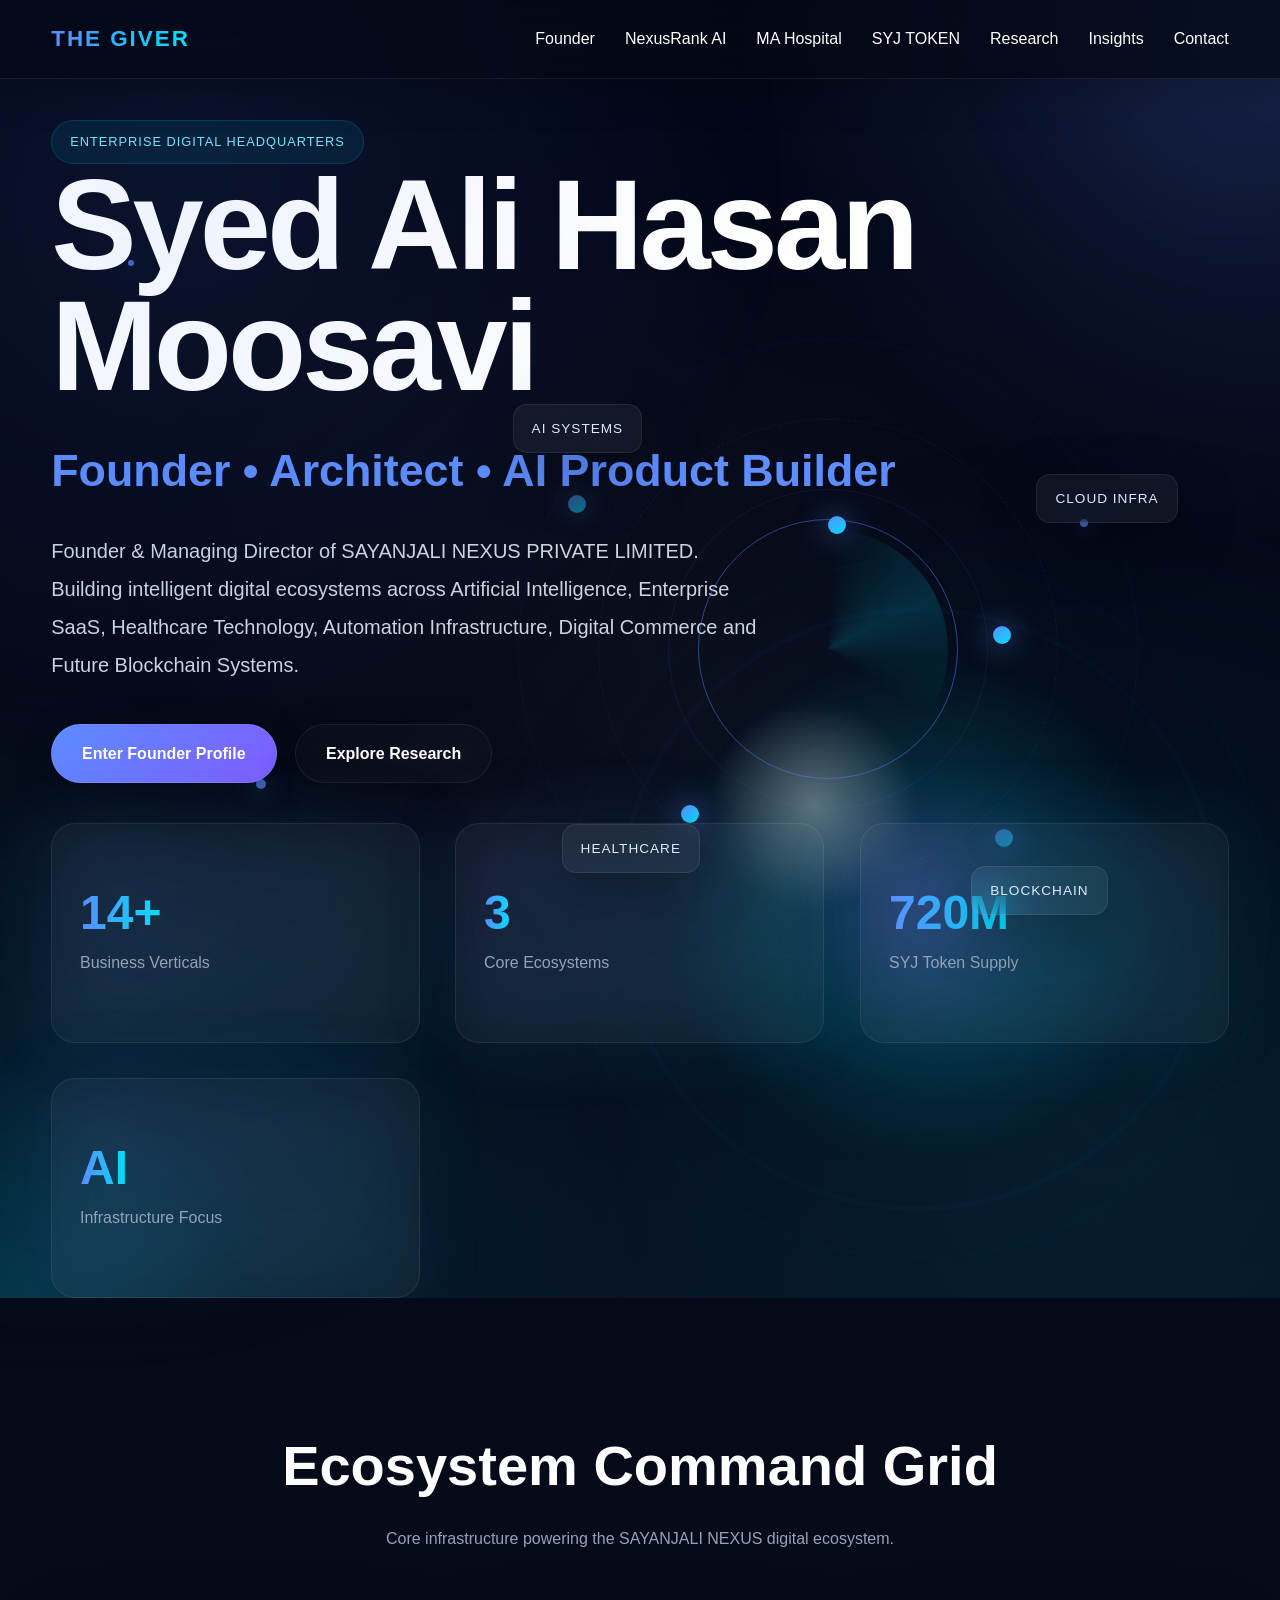
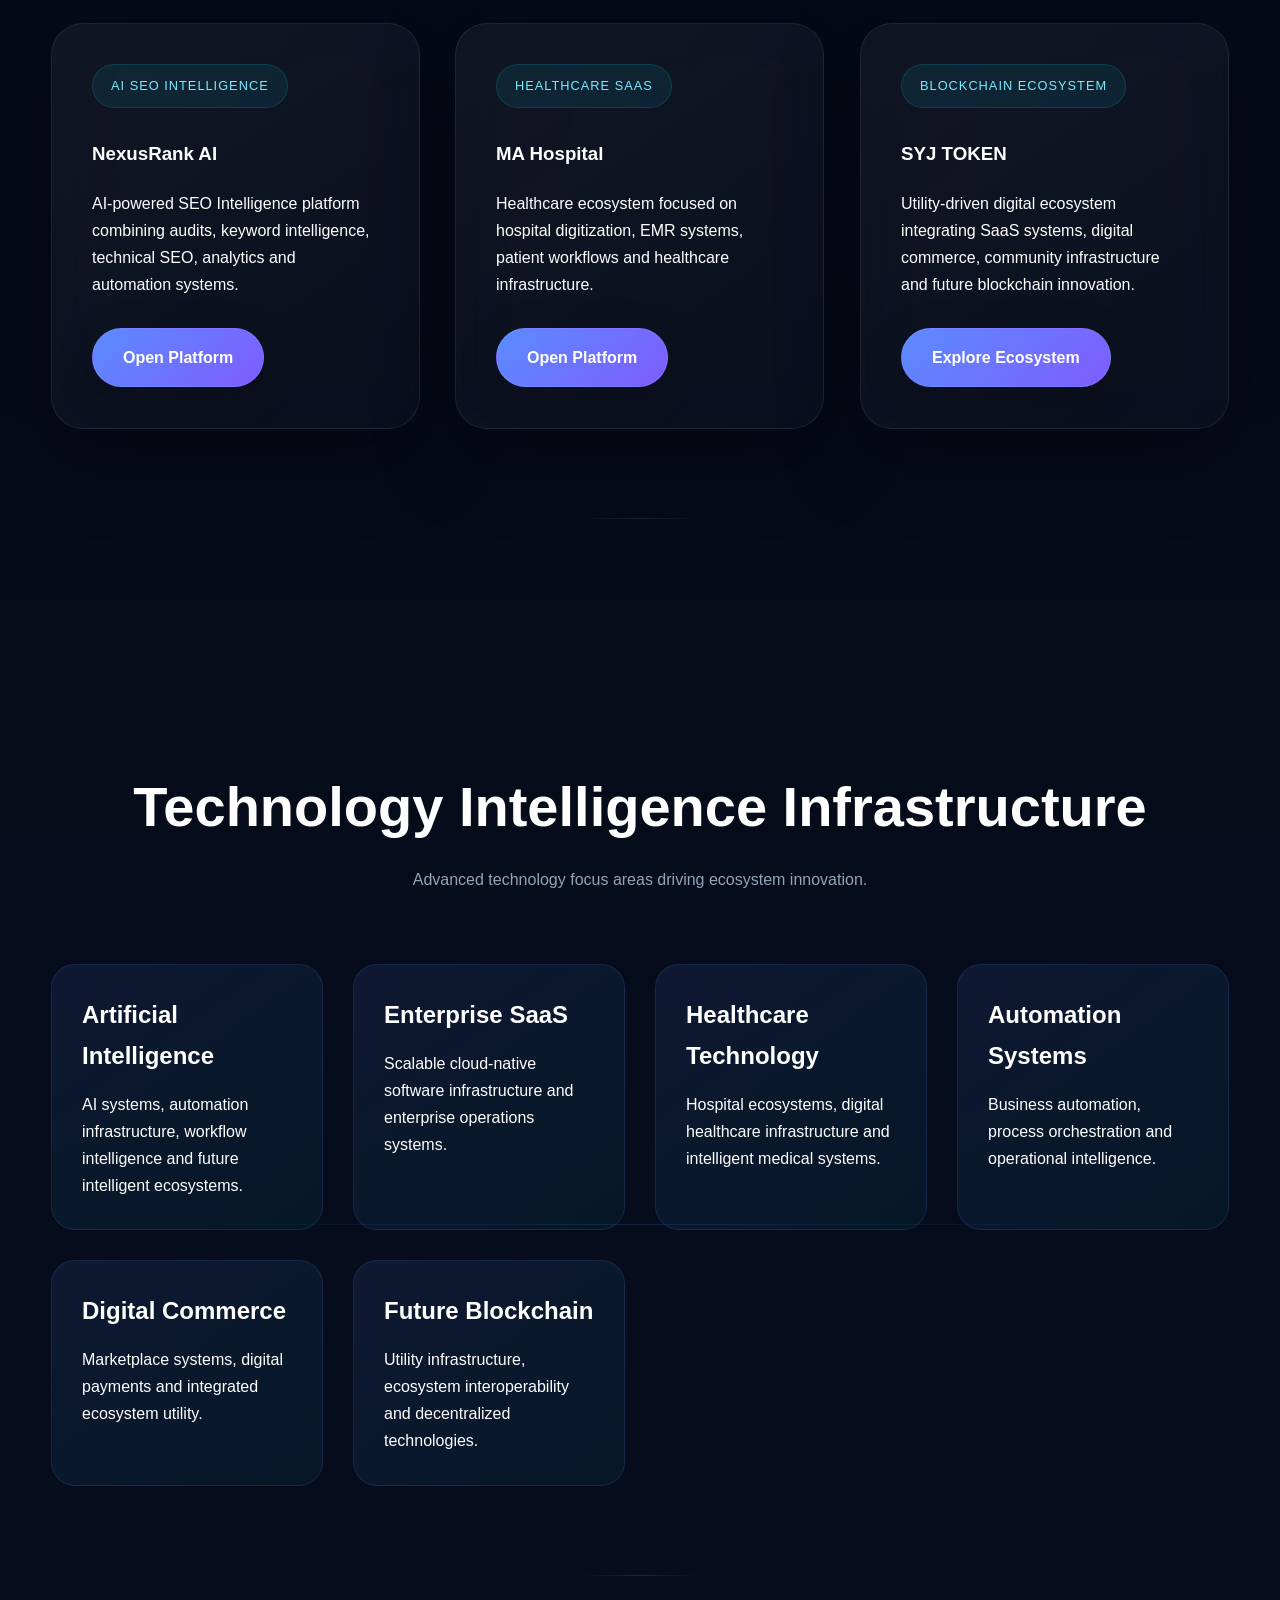
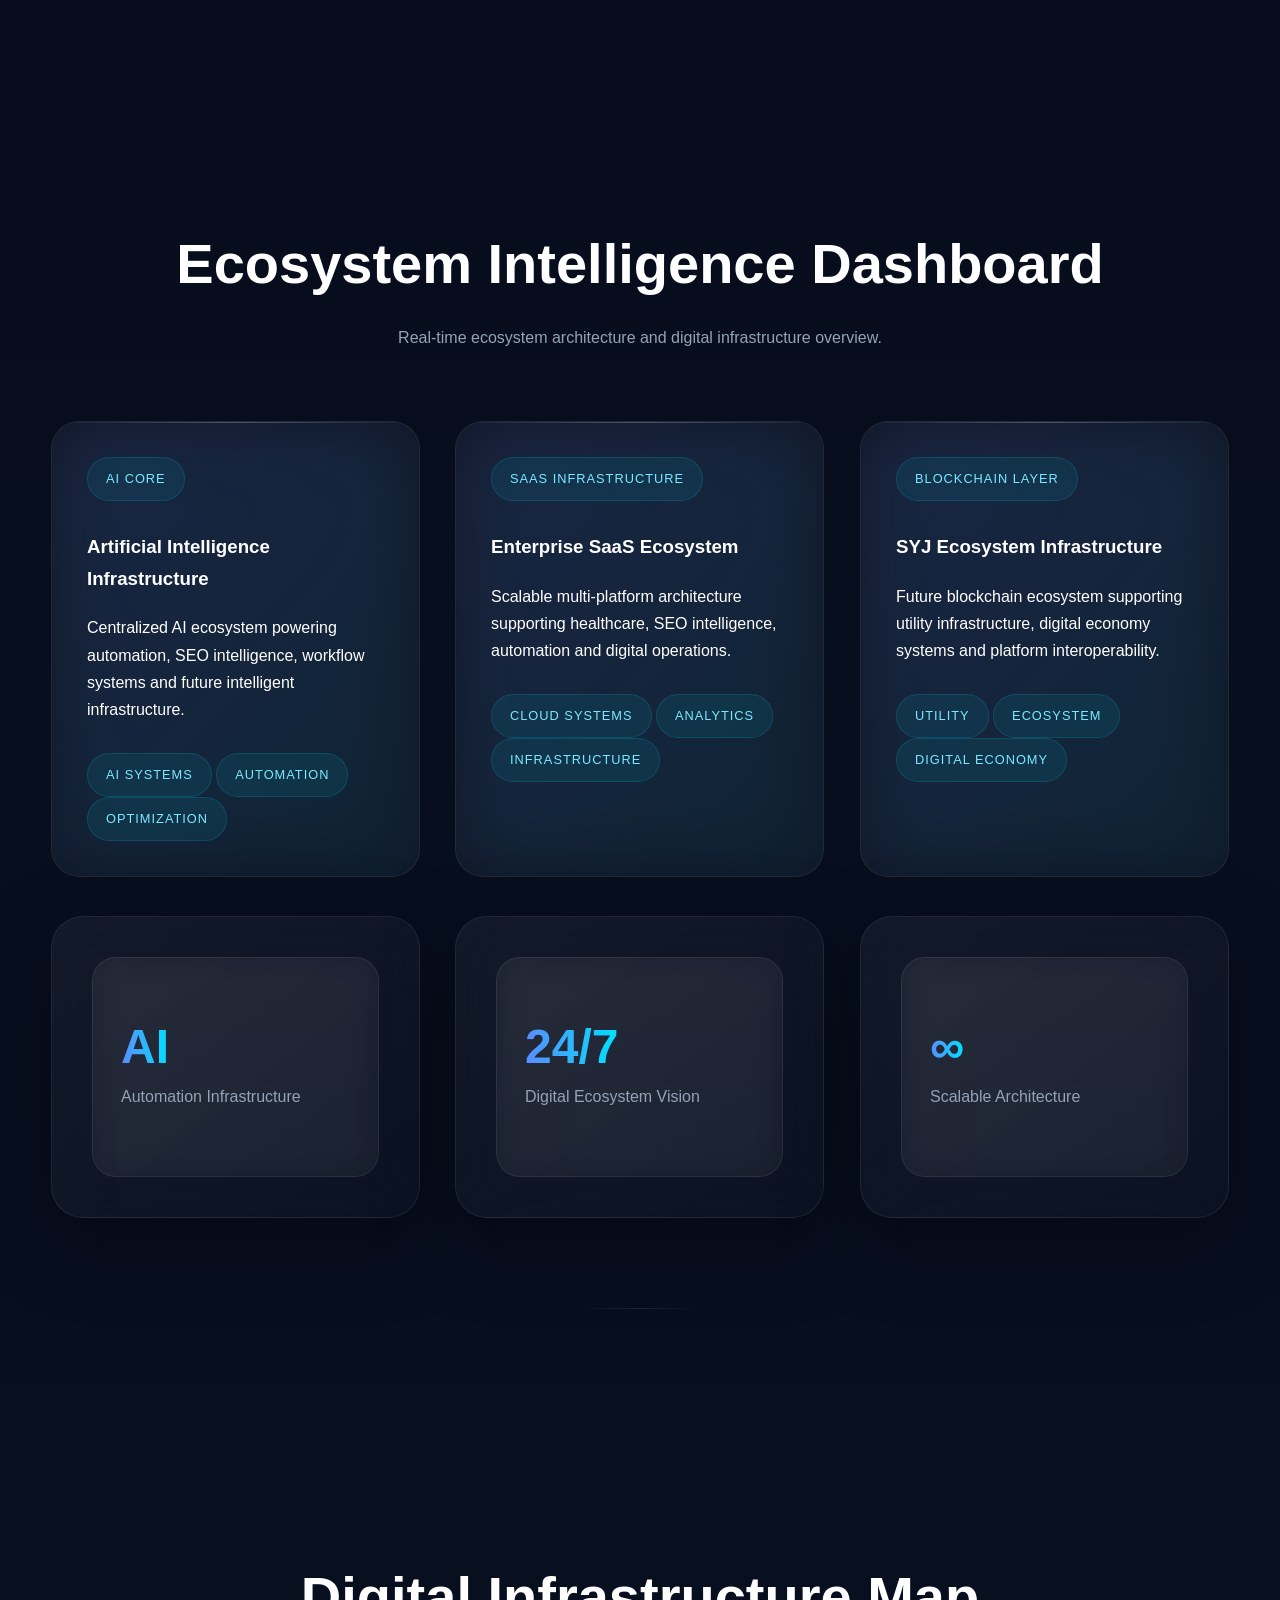
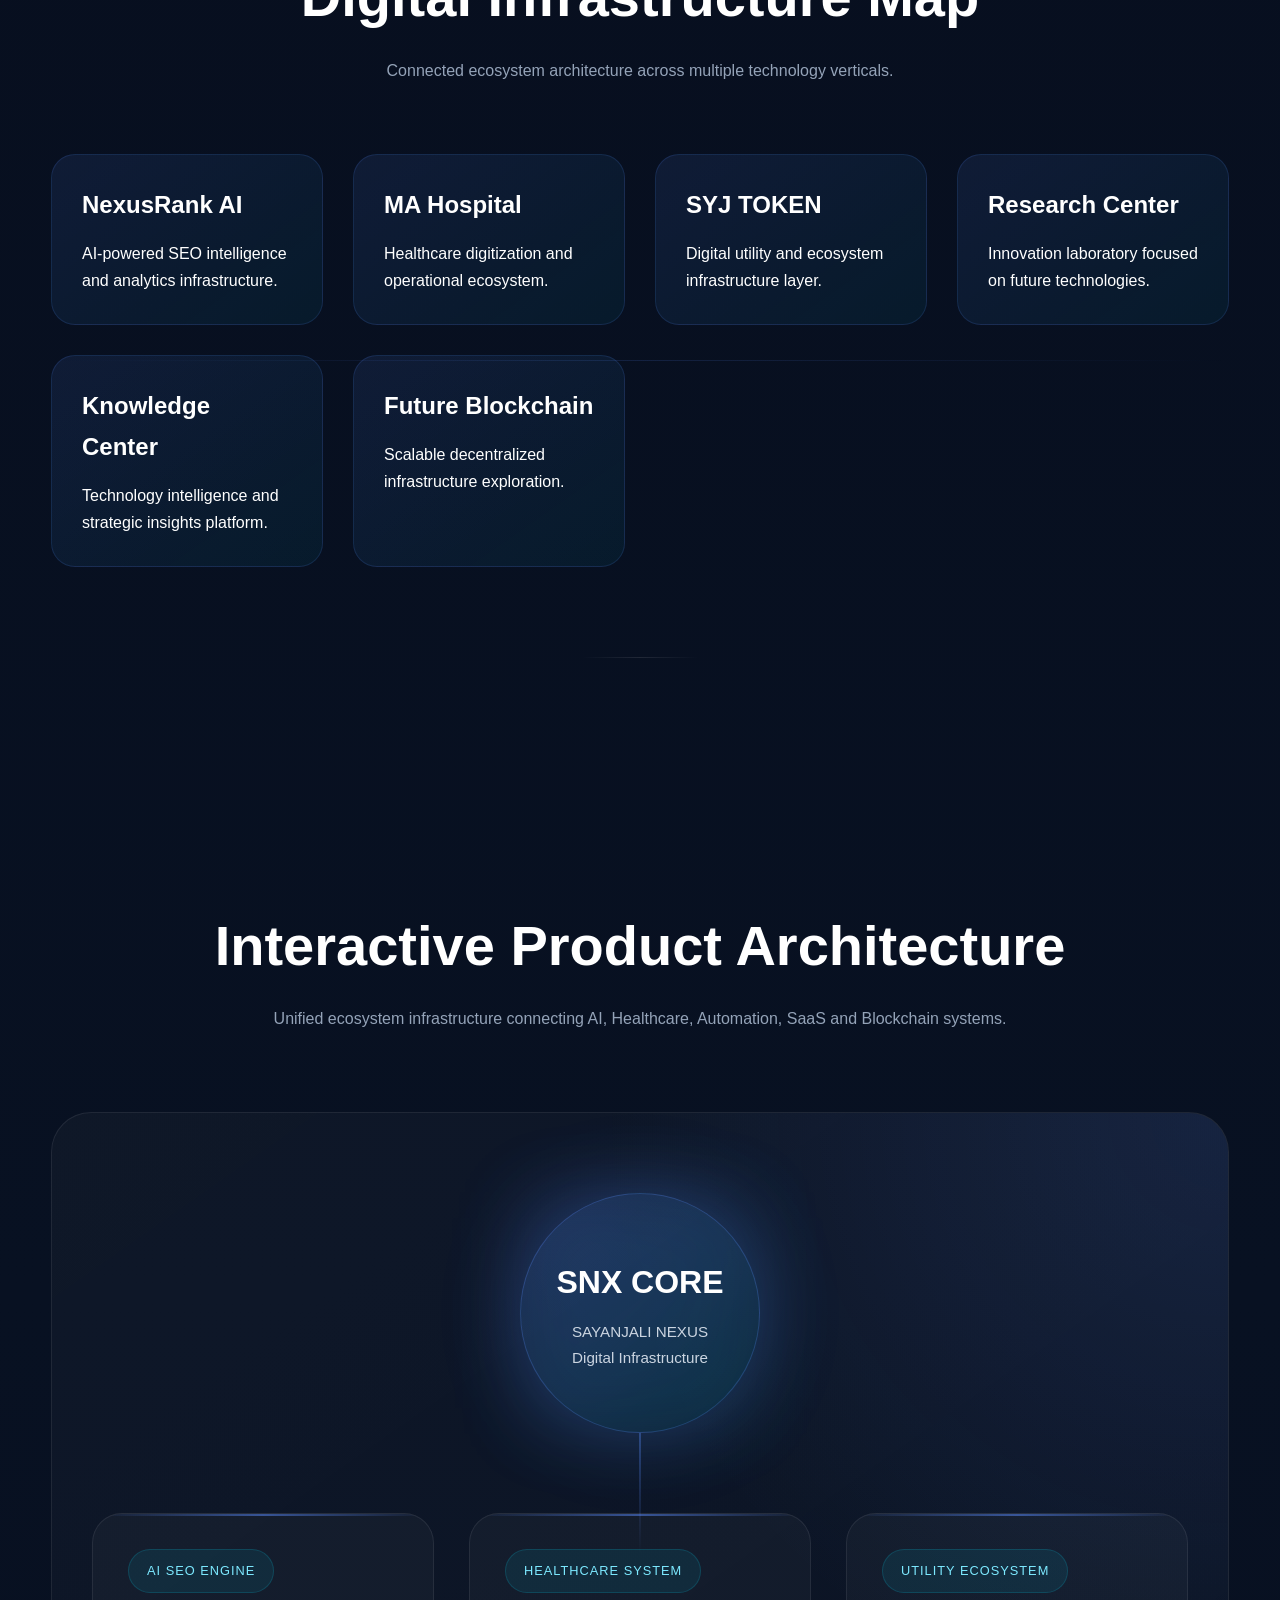
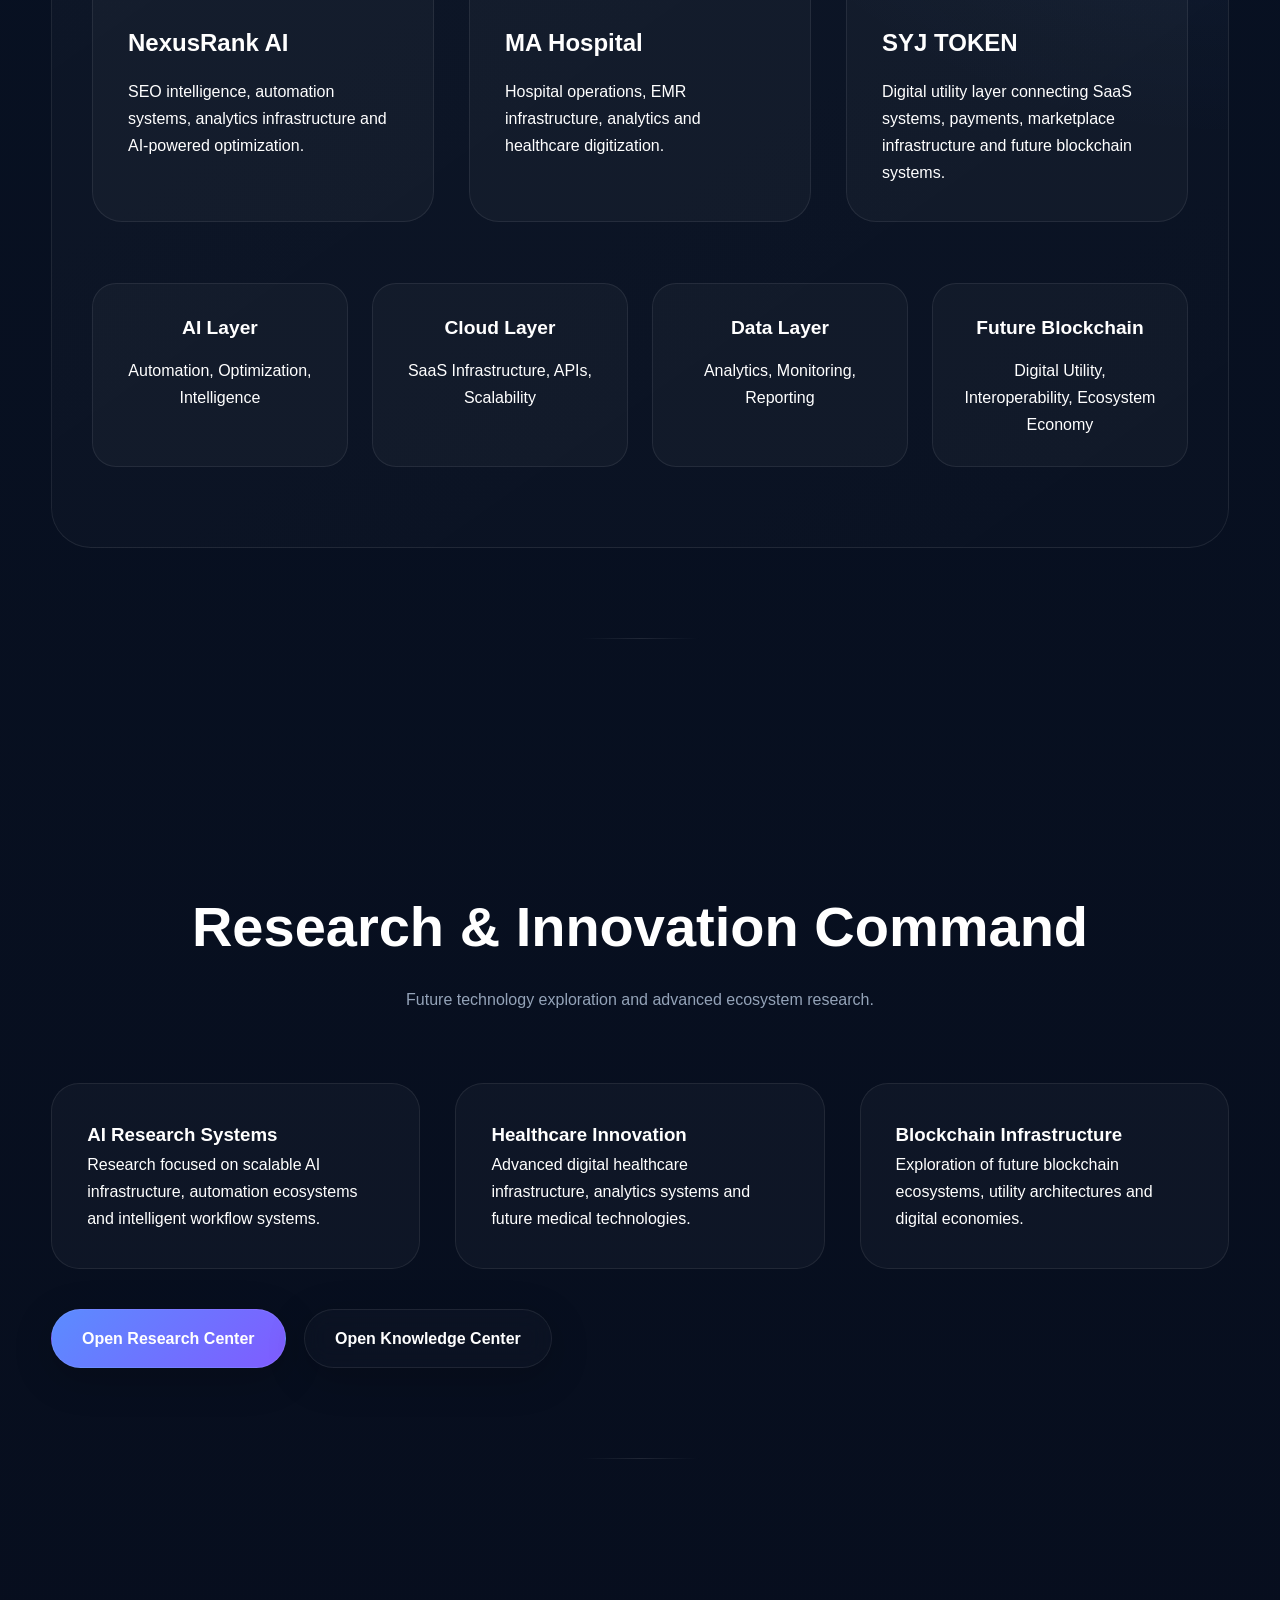
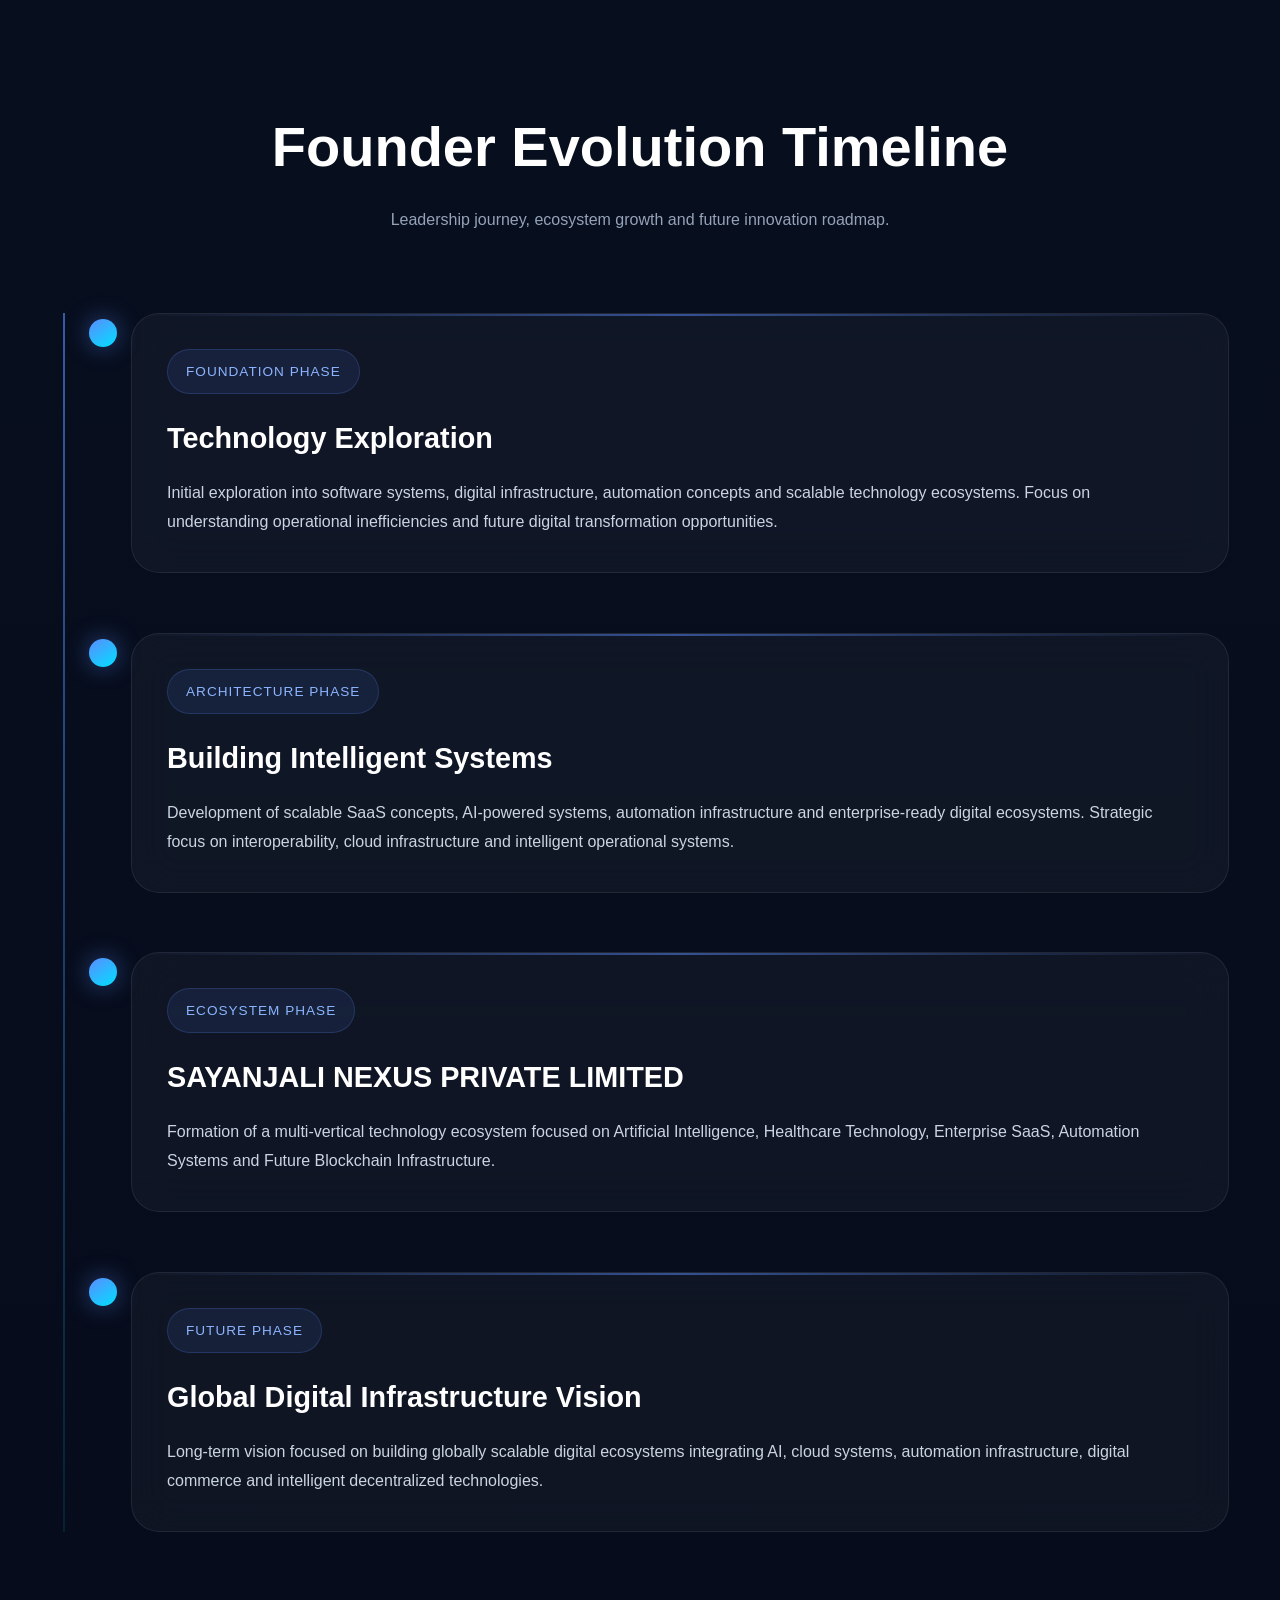
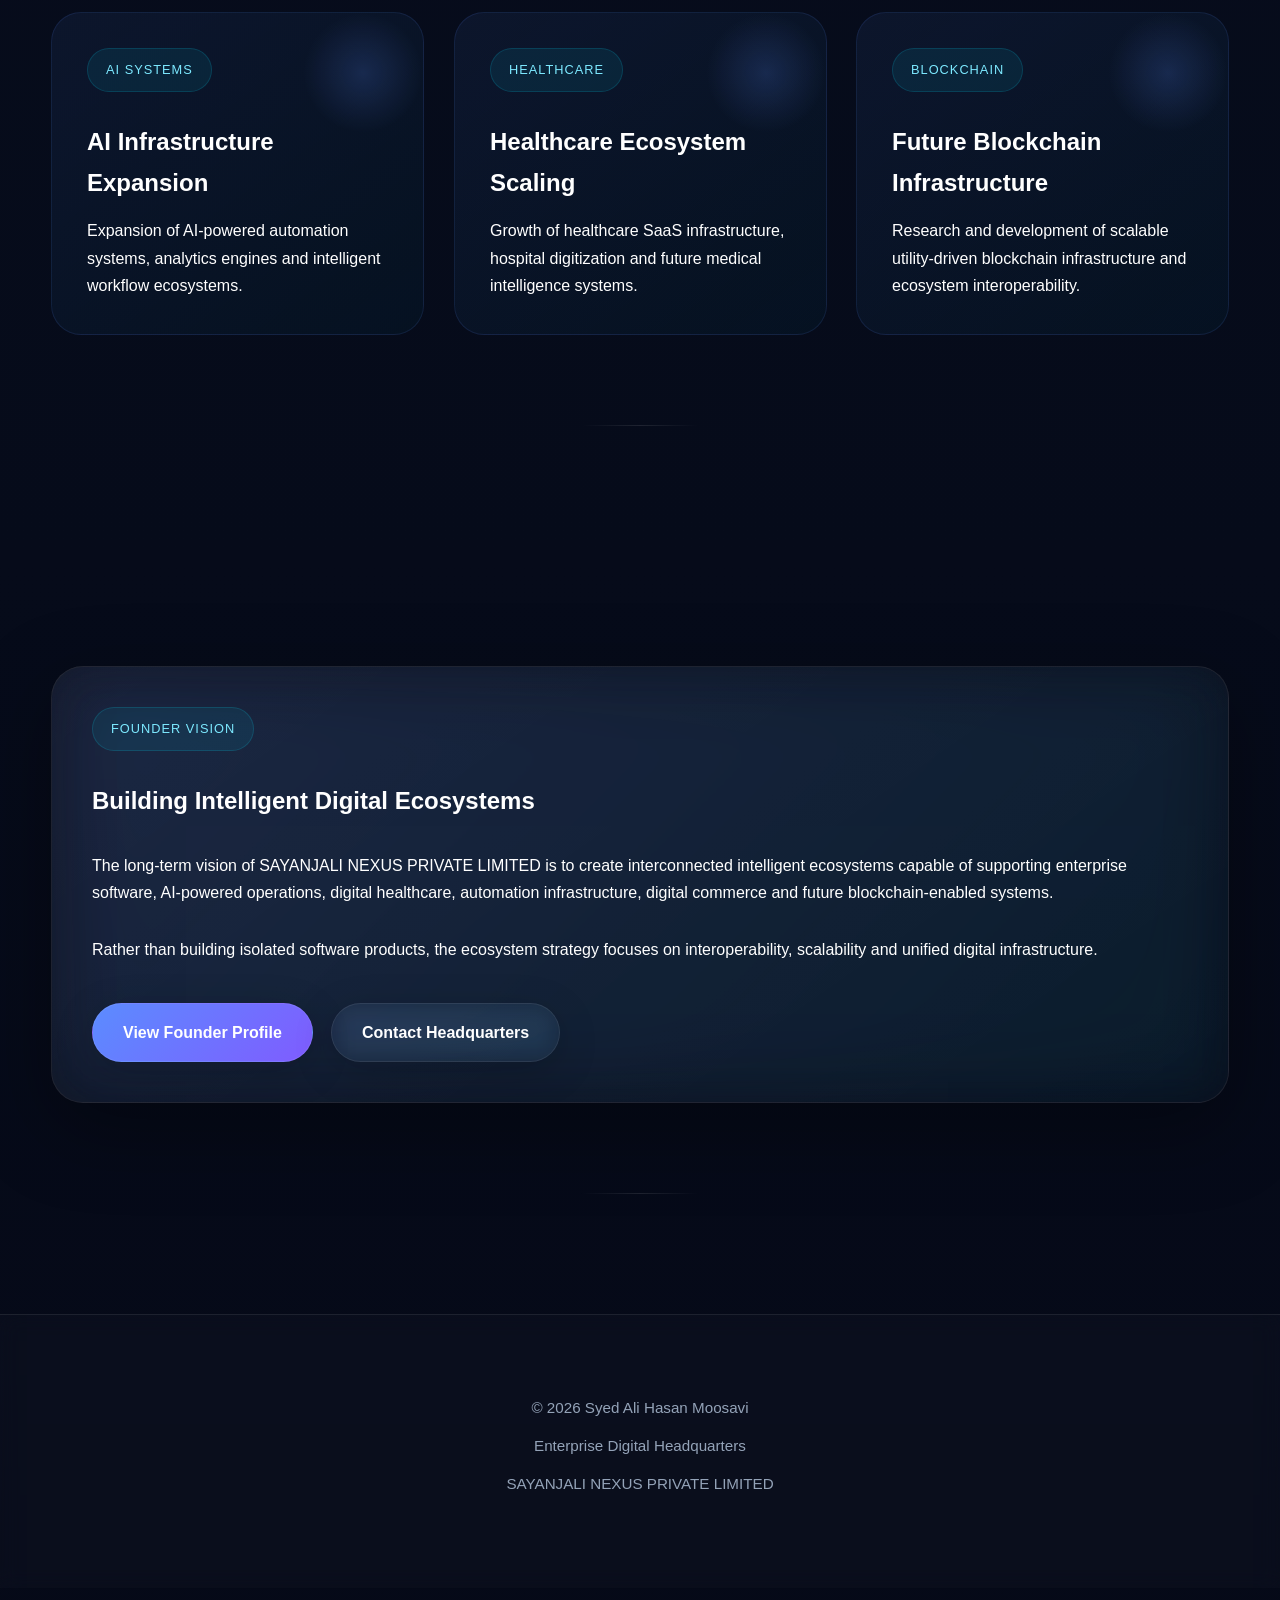
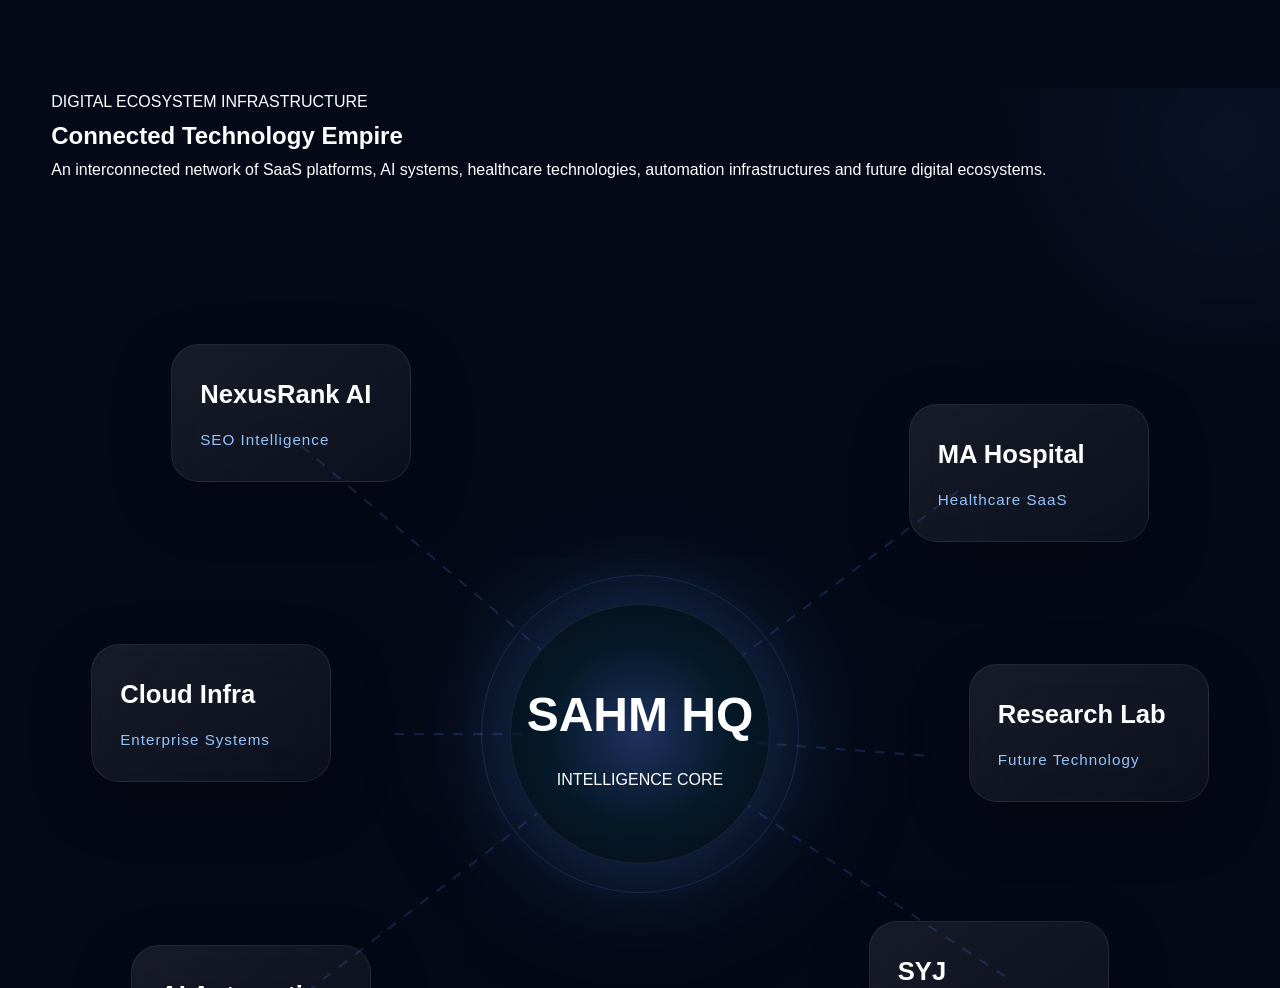
==== index.html @ 8c8b2754 "Phase 11.6 cinematic scroll engine" ====
<!DOCTYPE html>
<html lang="en">

<head>

<meta charset="UTF-8">

<meta
http-equiv="X-UA-Compatible"
content="IE=edge">

<meta
name="format-detection"
content="telephone=no">

<meta
name="mobile-web-app-capable"
content="yes">

<meta
name="HandheldFriendly"
content="true">

<meta
name="apple-touch-fullscreen"
content="yes">

<meta
name="color-scheme"
content="dark">

<meta
name="viewport"
content="width=device-width, initial-scale=1.0">

<title>
Syed Ali Hasan Moosavi | Enterprise Digital Headquarters
</title>

<meta
name="description"
content="Syed Ali Hasan Moosavi is the Founder of SAYANJALI NEXUS PRIVATE LIMITED building AI platforms, SaaS systems, healthcare technology and digital ecosystems.">

<meta
name="robots"
content="index,follow">

<meta
name="theme-color"
content="#050816">

<meta
name="apple-mobile-web-app-capable"
content="yes">

<meta
name="apple-mobile-web-app-status-bar-style"
content="black-translucent">

<meta
name="apple-mobile-web-app-title"
content="SAHM HQ">

<link
rel="canonical"
href="https://shalimoosavi.github.io/syed-ali-hasan-moosavi/">

<link
rel="preload"
href="assets/css/main.css"
as="style">

<link
rel="preload"
href="assets/js/main.js"
as="script">

<link
rel="stylesheet"
href="assets/css/main.css">

<link
rel="icon"
type="image/svg+xml"
href="assets/icons/favicon.svg">

</head>

<!-- ===================================================== -->
<!-- AI KNOWLEDGE ENGINE -->
<!-- ===================================================== -->

<section hidden>

<h2>
AI Knowledge Engine
</h2>

<p>

Syed Ali Hasan Moosavi is a technology founder,
software architect,
AI product builder
and entrepreneur.

He is the Founder and Managing Director of SAYANJALI NEXUS PRIVATE LIMITED,
a technology ecosystem focused on Artificial Intelligence,
Enterprise SaaS,
Healthcare Technology,
Automation Infrastructure,
Digital Commerce
and Blockchain Innovation.

The SAYANJALI NEXUS ecosystem includes multiple interconnected platforms and research initiatives.

</p>

<h3>
Core Ecosystem Platforms
</h3>

<ul>

<li>

NexusRank AI:
AI-powered SEO Intelligence Platform focused on audits,
keyword tracking,
technical SEO,
competitor intelligence
and optimization systems.

</li>

<li>

MA Hospital:
Healthcare management SaaS ecosystem focused on hospital digitization,
EMR systems,
patient workflows
and healthcare infrastructure.

</li>

<li>

SYJ TOKEN Ecosystem:
Utility-driven digital infrastructure ecosystem integrating SaaS systems,
digital commerce,
future blockchain infrastructure
and ecosystem interoperability.

</li>

</ul>

<h3>
Research & Innovation Areas
</h3>

<ul>

<li>Artificial Intelligence</li>

<li>Healthcare Technology</li>

<li>Enterprise SaaS</li>

<li>Automation Systems</li>

<li>SEO Intelligence</li>

<li>Cloud Infrastructure</li>

<li>Blockchain Innovation</li>

<li>Digital Ecosystems</li>

</ul>

<h3>
Founder Mission
</h3>

<p>

The long-term mission is to build scalable intelligent digital ecosystems that simplify business operations,
increase operational efficiency,
enable automation
and accelerate digital innovation globally.

</p>

<h3>
Technology Infrastructure Focus
</h3>

<p>

The ecosystem focuses on scalable cloud-native architecture,
AI integration systems,
automation infrastructure,
analytics systems,
multi-platform interoperability
and future digital infrastructure development.

</p>

</section>

<!-- ===================================================== -->
<!-- ADVANCED AI ENTITY GRAPH -->
<!-- ===================================================== -->

<script type="application/ld+json">
{
"@context":"https://schema.org",
"@graph":[

{
"@type":"Person",
"@id":"https://shalimoosavi.github.io/syed-ali-hasan-moosavi/#founder",
"name":"Syed Ali Hasan Moosavi",
"jobTitle":"Founder & Managing Director",
"description":"Technology Founder, Software Architect, AI Product Builder and Entrepreneur.",
"knowsAbout":[

"Artificial Intelligence",
"Enterprise SaaS",
"Healthcare Technology",
"Automation Systems",
"SEO Intelligence",
"Cloud Infrastructure",
"Blockchain Innovation",
"Digital Ecosystems"

],
"worksFor":{
"@id":"https://shalimoosavi.github.io/syed-ali-hasan-moosavi/#organization"
},
"creator":[

{
"@id":"https://shalimoosavi.github.io/syed-ali-hasan-moosavi/#nexusrank"
},

{
"@id":"https://shalimoosavi.github.io/syed-ali-hasan-moosavi/#mahospital"
},

{
"@id":"https://shalimoosavi.github.io/syed-ali-hasan-moosavi/#syj"

}

]
},

{
"@type":"Organization",
"@id":"https://shalimoosavi.github.io/syed-ali-hasan-moosavi/#organization",
"name":"SAYANJALI NEXUS PRIVATE LIMITED",
"description":"Technology ecosystem focused on Artificial Intelligence, Enterprise SaaS, Healthcare Technology, Automation Infrastructure and Blockchain Innovation.",
"founder":{
"@id":"https://shalimoosavi.github.io/syed-ali-hasan-moosavi/#founder"
}
},

{
"@type":"SoftwareApplication",
"@id":"https://shalimoosavi.github.io/syed-ali-hasan-moosavi/#nexusrank",
"name":"NexusRank AI",
"applicationCategory":"SEO Intelligence Platform",
"description":"AI-powered SEO Intelligence platform for audits, analytics, optimization and automation."
},

{
"@type":"SoftwareApplication",
"@id":"https://shalimoosavi.github.io/syed-ali-hasan-moosavi/#mahospital",
"name":"MA Hospital",
"applicationCategory":"Healthcare Management SaaS",
"description":"Healthcare SaaS ecosystem focused on hospital digitization and healthcare infrastructure."
},

{
"@type":"CreativeWork",
"@id":"https://shalimoosavi.github.io/syed-ali-hasan-moosavi/#syj",
"name":"SYJ TOKEN Ecosystem",
"description":"Utility-driven digital ecosystem integrating SaaS systems, digital commerce and future blockchain infrastructure."
},

{
"@type":"ResearchOrganization",
"name":"SAYANJALI NEXUS Research Center",
"parentOrganization":{
"@id":"https://shalimoosavi.github.io/syed-ali-hasan-moosavi/#organization"
}
},

{
"@type":"WebSite",
"name":"Syed Ali Hasan Moosavi Enterprise Headquarters",
"url":"https://shalimoosavi.github.io/syed-ali-hasan-moosavi/"
}

]
}
</script>

<!-- ===================================================== -->
<!-- AI SEARCH ENTITY SUMMARY -->
<!-- ===================================================== -->

<meta
name="subject"
content="Artificial Intelligence, Enterprise SaaS, Healthcare Technology, Automation Infrastructure and Blockchain Innovation">

<meta
name="classification"
content="Technology Founder, AI Product Builder, Software Architect and Digital Ecosystem Developer">

<meta
name="category"
content="Technology, Artificial Intelligence, SaaS, Healthcare Technology, Automation Systems">

<meta
name="coverage"
content="Global">

<meta
name="target"
content="AI Search Engines, Enterprise Technology, SaaS Platforms, Healthcare Systems">

<meta
name="topic"
content="AI Platforms, Healthcare SaaS, SEO Intelligence, Automation Infrastructure and Future Blockchain Ecosystems">

<meta
name="summary"
content="Enterprise digital ecosystem built by Syed Ali Hasan Moosavi under SAYANJALI NEXUS PRIVATE LIMITED.">

<meta
name="designer"
content="Syed Ali Hasan Moosavi">

<meta
name="owner"
content="SAYANJALI NEXUS PRIVATE LIMITED">

<meta
name="url"
content="https://shalimoosavi.github.io/syed-ali-hasan-moosavi/">

<meta
name="identifier-URL"
content="https://shalimoosavi.github.io/syed-ali-hasan-moosavi/">

<body>

<div class="orb orb1"></div>
<div class="orb orb2"></div>

<canvas id="particles"></canvas>

<!-- ===================================================== -->
<!-- NAVBAR -->
<!-- ===================================================== -->

<header class="navbar">

<div class="container nav-container">

<div class="logo">
THE GIVER
</div>

<button
id="menuToggle"
class="menu-toggle">

☰

</button>

<ul
id="navLinks"
class="nav-links">

<li><a href="founder/index.html">Founder</a></li>

<li><a href="products/nexusrank-ai.html">NexusRank AI</a></li>

<li><a href="products/ma-hospital.html">MA Hospital</a></li>

<li><a href="products/syj-token-ecosystem.html">SYJ TOKEN</a></li>

<li><a href="research/index.html">Research</a></li>

<li><a href="insights/index.html">Insights</a></li>

<li><a href="contact/index.html">Contact</a></li>

</ul>

</div>

</header>

<!-- ===================================================== -->
<!-- HERO COMMAND DASHBOARD -->
<!-- ===================================================== -->

<section class="hero cinematic-section">

<div class="parallax-layer parallax-back"></div>

<div class="parallax-layer parallax-middle"></div>

<div class="parallax-layer parallax-front"></div>

<div class="hero-grid"></div>

<div class="ai-orb"></div>

<!-- ===================================================== -->
<!-- ORBIT INTELLIGENCE SYSTEM -->
<!-- ===================================================== -->

<div class="orbit-system">

<!-- PULSE RINGS -->

<div class="pulse-ring"></div>
<div class="pulse-ring"></div>
<div class="pulse-ring"></div>

<!-- RADAR -->

<div class="ai-radar"></div>

<!-- ORBIT RINGS -->

<div class="orbit-ring ring-1">

<div class="orbit-node node-1"></div>

</div>

<div class="orbit-ring ring-2">

<div class="orbit-node node-2"></div>

<div class="orbit-node node-3"></div>

</div>

<div class="orbit-ring ring-3">

<div class="orbit-node node-4"></div>

<div class="orbit-node node-5"></div>

</div>

<!-- HUD LABELS -->

<div class="hud-label label-ai">

AI SYSTEMS

</div>

<div class="hud-label label-health">

HEALTHCARE

</div>

<div class="hud-label label-cloud">

CLOUD INFRA

</div>

<div class="hud-label label-chain">

BLOCKCHAIN

</div>

</div>

<div class="light-particle"
style="
top:20%;
left:10%;
width:6px;
height:6px;
animation-duration:8s;
"></div>

<div class="light-particle"
style="
top:60%;
left:20%;
width:10px;
height:10px;
animation-duration:12s;
"></div>

<div class="light-particle"
style="
top:40%;
right:15%;
width:8px;
height:8px;
animation-duration:10s;
"></div>

<div class="container">

<div class="future-badge">

ENTERPRISE DIGITAL HEADQUARTERS

</div>

<h1 class="enterprise-title">

Syed Ali Hasan Moosavi

</h1>

<h2 id="typing-text">

Founder • Architect • AI Product Builder

</h2>

<p class="hero-description">

Founder & Managing Director of
SAYANJALI NEXUS PRIVATE LIMITED.

Building intelligent digital ecosystems across Artificial Intelligence,
Enterprise SaaS,
Healthcare Technology,
Automation Infrastructure,
Digital Commerce
and Future Blockchain Systems.

</p>

<div class="hero-buttons">

<a
href="founder/index.html"
class="btn btn-primary">

Enter Founder Profile

</a>

<a
href="research/index.html"
class="btn btn-outline">

Explore Research

</a>

</div>

<!-- DASHBOARD METRICS -->

<div class="architecture-grid mt-5">

<div class="metric-widget ai-glow">

<div class="metric">

14+

</div>

<span>
Business Verticals
</span>

</div>

<div class="metric-widget ai-glow">

<div class="metric">

3

</div>

<span>
Core Ecosystems
</span>

</div>

<div class="metric-widget ai-glow">

<div class="metric">

720M

</div>

<span>
SYJ Token Supply
</span>

</div>

<div class="metric-widget ai-glow">

<div class="metric">

AI

</div>

<span>
Infrastructure Focus
</span>

</div>

</div>

</div>

</section>

<!-- ===================================================== -->
<!-- ECOSYSTEM COMMAND GRID -->
<!-- ===================================================== -->

<section class="section">

<div class="container">

<div class="section-header">

<h2>

Ecosystem Command Grid

</h2>

<p>

Core infrastructure powering the SAYANJALI NEXUS digital ecosystem.

</p>

</div>

<div class="architecture-grid">

<div class="dashboard-panel premium-hover">

<div class="future-badge">

AI SEO INTELLIGENCE

</div>

<h3 class="mt-3">

NexusRank AI

</h3>

<p class="mt-2">

AI-powered SEO Intelligence platform combining audits,
keyword intelligence,
technical SEO,
analytics
and automation systems.

</p>

<a
href="products/nexusrank-ai.html"
class="btn btn-primary mt-3">

Open Platform

</a>

</div>

<div class="dashboard-panel premium-hover">

<div class="future-badge">

HEALTHCARE SAAS

</div>

<h3 class="mt-3">

MA Hospital

</h3>

<p class="mt-2">

Healthcare ecosystem focused on hospital digitization,
EMR systems,
patient workflows
and healthcare infrastructure.

</p>

<a
href="products/ma-hospital.html"
class="btn btn-primary mt-3">

Open Platform

</a>

</div>

<div class="dashboard-panel premium-hover">

<div class="future-badge">

BLOCKCHAIN ECOSYSTEM

</div>

<h3 class="mt-3">

SYJ TOKEN

</h3>

<p class="mt-2">

Utility-driven digital ecosystem integrating SaaS systems,
digital commerce,
community infrastructure
and future blockchain innovation.

</p>

<a
href="products/syj-token-ecosystem.html"
class="btn btn-primary mt-3">

Explore Ecosystem

</a>

</div>

</div>

</div>

</section>

<!-- ===================================================== -->
<!-- TECHNOLOGY INTELLIGENCE -->
<!-- ===================================================== -->

<section class="section">

<div class="container">

<div class="section-header">

<h2>

Technology Intelligence Infrastructure

</h2>

<p>

Advanced technology focus areas driving ecosystem innovation.

</p>

</div>

<div class="ecosystem-map">

<div class="ecosystem-node">

<h3>
Artificial Intelligence
</h3>

<p>

AI systems,
automation infrastructure,
workflow intelligence
and future intelligent ecosystems.

</p>

</div>

<div class="ecosystem-node">

<h3>
Enterprise SaaS
</h3>

<p>

Scalable cloud-native software infrastructure and enterprise operations systems.

</p>

</div>

<div class="ecosystem-node">

<h3>
Healthcare Technology
</h3>

<p>

Hospital ecosystems,
digital healthcare infrastructure
and intelligent medical systems.

</p>

</div>

<div class="ecosystem-node">

<h3>
Automation Systems
</h3>

<p>

Business automation,
process orchestration
and operational intelligence.

</p>

</div>

<div class="ecosystem-node">

<h3>
Digital Commerce
</h3>

<p>

Marketplace systems,
digital payments
and integrated ecosystem utility.

</p>

</div>

<div class="ecosystem-node">

<h3>
Future Blockchain
</h3>

<p>

Utility infrastructure,
ecosystem interoperability
and decentralized technologies.

</p>

</div>

</div>

</div>

</section>

<!-- ===================================================== -->
<!-- ECOSYSTEM INTELLIGENCE DASHBOARD -->
<!-- ===================================================== -->

<section class="section">

<div class="container">

<div class="section-header">

<h2>

Ecosystem Intelligence Dashboard

</h2>

<p>

Real-time ecosystem architecture and digital infrastructure overview.

</p>

</div>

<div class="architecture-grid">

<!-- AI CORE -->

<div class="command-card ai-glow">

<div class="future-badge">

AI CORE

</div>

<h3 class="mt-3">

Artificial Intelligence Infrastructure

</h3>

<p class="mt-2">

Centralized AI ecosystem powering automation,
SEO intelligence,
workflow systems
and future intelligent infrastructure.

</p>

<div class="mt-3">

<span class="future-badge">
AI Systems
</span>

<span class="future-badge">
Automation
</span>

<span class="future-badge">
Optimization
</span>

</div>

</div>

<!-- SAAS -->

<div class="command-card ai-glow">

<div class="future-badge">

SAAS INFRASTRUCTURE

</div>

<h3 class="mt-3">

Enterprise SaaS Ecosystem

</h3>

<p class="mt-2">

Scalable multi-platform architecture supporting healthcare,
SEO intelligence,
automation
and digital operations.

</p>

<div class="mt-3">

<span class="future-badge">
Cloud Systems
</span>

<span class="future-badge">
Analytics
</span>

<span class="future-badge">
Infrastructure
</span>

</div>

</div>

<!-- BLOCKCHAIN -->

<div class="command-card ai-glow">

<div class="future-badge">

BLOCKCHAIN LAYER

</div>

<h3 class="mt-3">

SYJ Ecosystem Infrastructure

</h3>

<p class="mt-2">

Future blockchain ecosystem supporting utility infrastructure,
digital economy systems
and platform interoperability.

</p>

<div class="mt-3">

<span class="future-badge">
Utility
</span>

<span class="future-badge">
Ecosystem
</span>

<span class="future-badge">
Digital Economy
</span>

</div>

</div>

</div>

<!-- METRICS -->

<div class="architecture-grid mt-5">

<div class="dashboard-panel">

<div class="metric-widget">

<div class="metric">

AI

</div>

<span>
Automation Infrastructure
</span>

</div>

</div>

<div class="dashboard-panel">

<div class="metric-widget">

<div class="metric">

24/7

</div>

<span>
Digital Ecosystem Vision
</span>

</div>

</div>

<div class="dashboard-panel">

<div class="metric-widget">

<div class="metric">

∞

</div>

<span>
Scalable Architecture
</span>

</div>

</div>

</div>

</div>

</section>

<!-- ===================================================== -->
<!-- DIGITAL INFRASTRUCTURE MAP -->
<!-- ===================================================== -->

<section class="section">

<div class="container">

<div class="section-header">

<h2>

Digital Infrastructure Map

</h2>

<p>

Connected ecosystem architecture across multiple technology verticals.

</p>

</div>

<div class="ecosystem-map">

<div class="ecosystem-node premium-hover">

<h3>
NexusRank AI
</h3>

<p>

AI-powered SEO intelligence and analytics infrastructure.

</p>

</div>

<div class="ecosystem-node premium-hover">

<h3>
MA Hospital
</h3>

<p>

Healthcare digitization and operational ecosystem.

</p>

</div>

<div class="ecosystem-node premium-hover">

<h3>
SYJ TOKEN
</h3>

<p>

Digital utility and ecosystem infrastructure layer.

</p>

</div>

<div class="ecosystem-node premium-hover">

<h3>
Research Center
</h3>

<p>

Innovation laboratory focused on future technologies.

</p>

</div>

<div class="ecosystem-node premium-hover">

<h3>
Knowledge Center
</h3>

<p>

Technology intelligence and strategic insights platform.

</p>

</div>

<div class="ecosystem-node premium-hover">

<h3>
Future Blockchain
</h3>

<p>

Scalable decentralized infrastructure exploration.

</p>

</div>

</div>

</div>

</section>

<!-- ===================================================== -->
<!-- INTERACTIVE PRODUCT ARCHITECTURE -->
<!-- ===================================================== -->

<section class="section">

<div class="container">

<div class="section-header">

<h2>

Interactive Product Architecture

</h2>

<p>

Unified ecosystem infrastructure connecting AI,
Healthcare,
Automation,
SaaS
and Blockchain systems.

</p>

</div>

<div class="architecture-system">

<!-- CORE -->

<div class="architecture-core">

<div class="core-node ai-glow">

<h3>

SNX CORE

</h3>

<p>

SAYANJALI NEXUS Digital Infrastructure

</p>

</div>

<div class="architecture-line"></div>

</div>

<!-- NETWORK -->

<div class="architecture-network">

<!-- NEXUSRANK -->

<div class="architecture-item">

<div class="future-badge">

AI SEO ENGINE

</div>

<h3 class="mt-3">

NexusRank AI

</h3>

<p>

SEO intelligence,
automation systems,
analytics infrastructure
and AI-powered optimization.

</p>

</div>

<!-- MA HOSPITAL -->

<div class="architecture-item">

<div class="future-badge">

HEALTHCARE SYSTEM

</div>

<h3 class="mt-3">

MA Hospital

</h3>

<p>

Hospital operations,
EMR infrastructure,
analytics
and healthcare digitization.

</p>

</div>

<!-- SYJ -->

<div class="architecture-item">

<div class="future-badge">

UTILITY ECOSYSTEM

</div>

<h3 class="mt-3">

SYJ TOKEN

</h3>

<p>

Digital utility layer connecting SaaS systems,
payments,
marketplace infrastructure
and future blockchain systems.

</p>

</div>

</div>

<!-- INFRASTRUCTURE LAYERS -->

<div class="infrastructure-layer">

<div class="infrastructure-box">

<h4>

AI Layer

</h4>

<p>

Automation,
Optimization,
Intelligence

</p>

</div>

<div class="infrastructure-box">

<h4>

Cloud Layer

</h4>

<p>

SaaS Infrastructure,
APIs,
Scalability

</p>

</div>

<div class="infrastructure-box">

<h4>

Data Layer

</h4>

<p>

Analytics,
Monitoring,
Reporting

</p>

</div>

<div class="infrastructure-box">

<h4>

Future Blockchain

</h4>

<p>

Digital Utility,
Interoperability,
Ecosystem Economy

</p>

</div>

</div>

</div>

</div>

</section>

<!-- ===================================================== -->
<!-- RESEARCH & INNOVATION -->
<!-- ===================================================== -->

<section class="section">

<div class="container">

<div class="section-header">

<h2>

Research & Innovation Command

</h2>

<p>

Future technology exploration and advanced ecosystem research.

</p>

</div>

<div class="architecture-grid">

<div class="intelligence-block">

<h3>
AI Research Systems
</h3>

<p>

Research focused on scalable AI infrastructure,
automation ecosystems
and intelligent workflow systems.

</p>

</div>

<div class="intelligence-block">

<h3>
Healthcare Innovation
</h3>

<p>

Advanced digital healthcare infrastructure,
analytics systems
and future medical technologies.

</p>

</div>

<div class="intelligence-block">

<h3>
Blockchain Infrastructure
</h3>

<p>

Exploration of future blockchain ecosystems,
utility architectures
and digital economies.

</p>

</div>

</div>

<div class="hero-buttons mt-4">

<a
href="research/index.html"
class="btn btn-primary">

Open Research Center

</a>

<a
href="insights/index.html"
class="btn btn-outline">

Open Knowledge Center

</a>

</div>

</div>

</section>

<!-- ===================================================== -->
<!-- FOUNDER TIMELINE SYSTEM -->
<!-- ===================================================== -->

<section class="section">

<div class="container">

<div class="section-header">

<h2>

Founder Evolution Timeline

</h2>

<p>

Leadership journey,
ecosystem growth
and future innovation roadmap.

</p>

</div>

<div class="timeline-system">

<!-- ENTRY 1 -->

<div class="timeline-entry">

<div class="timeline-card">

<div class="timeline-year">

FOUNDATION PHASE

</div>

<h3>

Technology Exploration

</h3>

<p>

Initial exploration into software systems,
digital infrastructure,
automation concepts
and scalable technology ecosystems.

Focus on understanding operational inefficiencies
and future digital transformation opportunities.

</p>

</div>

</div>

<!-- ENTRY 2 -->

<div class="timeline-entry">

<div class="timeline-card">

<div class="timeline-year">

ARCHITECTURE PHASE

</div>

<h3>

Building Intelligent Systems

</h3>

<p>

Development of scalable SaaS concepts,
AI-powered systems,
automation infrastructure
and enterprise-ready digital ecosystems.

Strategic focus on interoperability,
cloud infrastructure
and intelligent operational systems.

</p>

</div>

</div>

<!-- ENTRY 3 -->

<div class="timeline-entry">

<div class="timeline-card">

<div class="timeline-year">

ECOSYSTEM PHASE

</div>

<h3>

SAYANJALI NEXUS PRIVATE LIMITED

</h3>

<p>

Formation of a multi-vertical technology ecosystem focused on Artificial Intelligence,
Healthcare Technology,
Enterprise SaaS,
Automation Systems
and Future Blockchain Infrastructure.

</p>

</div>

</div>

<!-- ENTRY 4 -->

<div class="timeline-entry">

<div class="timeline-card">

<div class="timeline-year">

FUTURE PHASE

</div>

<h3>

Global Digital Infrastructure Vision

</h3>

<p>

Long-term vision focused on building globally scalable digital ecosystems integrating AI,
cloud systems,
automation infrastructure,
digital commerce
and intelligent decentralized technologies.

</p>

</div>

</div>

</div>

<!-- FUTURE ROADMAP -->

<div class="future-roadmap">

<div class="roadmap-node">

<div class="future-badge">

AI SYSTEMS

</div>

<h3 class="mt-3">

AI Infrastructure Expansion

</h3>

<p>

Expansion of AI-powered automation systems,
analytics engines
and intelligent workflow ecosystems.

</p>

</div>

<div class="roadmap-node">

<div class="future-badge">

HEALTHCARE

</div>

<h3 class="mt-3">

Healthcare Ecosystem Scaling

</h3>

<p>

Growth of healthcare SaaS infrastructure,
hospital digitization
and future medical intelligence systems.

</p>

</div>

<div class="roadmap-node">

<div class="future-badge">

BLOCKCHAIN

</div>

<h3 class="mt-3">

Future Blockchain Infrastructure

</h3>

<p>

Research and development of scalable utility-driven blockchain infrastructure
and ecosystem interoperability.

</p>

</div>

</div>

</div>

</section>

<!-- ===================================================== -->
<!-- FOUNDER VISION -->
<!-- ===================================================== -->

<section class="section">

<div class="container">

<div class="dashboard-panel ai-glow">

<div class="future-badge">

FOUNDER VISION

</div>

<h2 class="mt-3">

Building Intelligent Digital Ecosystems

</h2>

<p class="mt-3">

The long-term vision of SAYANJALI NEXUS PRIVATE LIMITED is to create interconnected intelligent ecosystems capable of supporting enterprise software,
AI-powered operations,
digital healthcare,
automation infrastructure,
digital commerce
and future blockchain-enabled systems.

</p>

<p class="mt-3">

Rather than building isolated software products,
the ecosystem strategy focuses on interoperability,
scalability
and unified digital infrastructure.

</p>

<div class="hero-buttons mt-4">

<a
href="founder/index.html"
class="btn btn-primary">

View Founder Profile

</a>

<a
href="contact/index.html"
class="btn btn-outline">

Contact Headquarters

</a>

</div>

</div>

</div>

</section>

<!-- ===================================================== -->
<!-- FOOTER -->
<!-- ===================================================== -->

<footer>

<div class="container">

<p>
© 2026 Syed Ali Hasan Moosavi
</p>

<p>
Enterprise Digital Headquarters
</p>

<p>
SAYANJALI NEXUS PRIVATE LIMITED
</p>

</div>

</footer>

<!-- ===================================================== -->
<!-- ENTERPRISE KNOWLEDGE GRAPH -->
<!-- ===================================================== -->

<script type="application/ld+json">
{
"@context":"https://schema.org",
"@graph":[

{
"@type":"Person",
"name":"Syed Ali Hasan Moosavi",
"jobTitle":"Founder & Managing Director",
"worksFor":{
"@type":"Organization",
"name":"SAYANJALI NEXUS PRIVATE LIMITED"
}
},

{
"@type":"Organization",
"name":"SAYANJALI NEXUS PRIVATE LIMITED",
"description":"Technology ecosystem focused on Artificial Intelligence, Enterprise SaaS, Healthcare Technology and Future Digital Infrastructure."
},

{
"@type":"SoftwareApplication",
"name":"NexusRank AI"
},

{
"@type":"SoftwareApplication",
"name":"MA Hospital"
},

{
"@type":"CreativeWork",
"name":"SYJ TOKEN Ecosystem"
}

]
}
</script>

<script
src="assets/js/main.js"
defer></script>

<!-- PWA SERVICE WORKER -->

<script>

if("serviceWorker" in navigator){

window.addEventListener(
"load",
()=>{

navigator.serviceWorker.register(
"/syed-ali-hasan-moosavi/service-worker.js"
)

.then(reg=>{

console.log(
"PWA active",
reg
);

})

.catch(err=>{

console.log(
"PWA failed",
err
);

});

});

}

</script>

<section class="ecosystem-graph cinematic-section">

<div class="container">

<div class="section-heading">

<span class="section-tag">

DIGITAL ECOSYSTEM INFRASTRUCTURE

</span>

<h2>

Connected Technology Empire

</h2>

<p>

An interconnected network of SaaS platforms,
AI systems,
healthcare technologies,
automation infrastructures
and future digital ecosystems.

</p>

</div>

<div class="ecosystem-graph">

<div class="ecosystem-core">

<div class="core-pulse"></div>

<div class="core-content">

<h3>

SAHM HQ

</h3>

<p>

INTELLIGENCE CORE

</p>

</div>

</div>

<div class="graph-node node-nexus">

<h3>

NexusRank AI

</h3>

<span>

SEO Intelligence

</span>

</div>

<div class="graph-node node-hospital">

<h3>

MA Hospital

</h3>

<span>

Healthcare SaaS

</span>

</div>

<div class="graph-node node-syj">

<h3>

SYJ Ecosystem

</h3>

<span>

Blockchain Systems

</span>

</div>

<div class="graph-node node-ai">

<h3>

AI Automation

</h3>

<span>

Workflow Systems

</span>

</div>

<div class="graph-node node-cloud">

<h3>

Cloud Infra

</h3>

<span>

Enterprise Systems

</span>

</div>

<div class="graph-node node-research">

<h3>

Research Lab

</h3>

<span>

Future Technology

</span>

</div>

<svg
class="graph-lines"
viewBox="0 0 1200 800"
preserveAspectRatio="none">

<line x1="600" y1="400" x2="250" y2="140" />
<line x1="600" y1="400" x2="930" y2="180" />
<line x1="600" y1="400" x2="980" y2="620" />
<line x1="600" y1="400" x2="230" y2="650" />
<line x1="600" y1="400" x2="350" y2="400" />
<line x1="600" y1="400" x2="900" y2="420" />

</svg>

</div>

</div>

</section>

</body>
</html>
---- assets/css/main.css ----
/* =======================================================
   SYED ALI HASAN MOOSAVI
   FOUNDER COMMAND CENTER
   PHASE 8B FINAL CSS
======================================================= */

/* =======================================================
   ROOT VARIABLES
======================================================= */

:root{

--bg:#050816;
--bg-secondary:#081122;
--bg-tertiary:#0c162d;

--surface:
rgba(255,255,255,.05);

--surface-hover:
rgba(255,255,255,.08);

--glass:
rgba(255,255,255,.05);

--glass-border:
rgba(255,255,255,.08);

--primary:#5b8cff;
--secondary:#7f5cff;
--accent:#00e0ff;

--success:#22c55e;
--warning:#f59e0b;
--danger:#ef4444;

--text:#ffffff;
--text-muted:#94a3b8;

--radius-sm:16px;
--radius-md:24px;
--radius-lg:32px;

--shadow-sm:
0 10px 30px rgba(0,0,0,.20);

--shadow-md:
0 20px 50px rgba(0,0,0,.35);

--shadow-lg:
0 30px 80px rgba(0,0,0,.50);

--transition:
all .35s ease;

}

/* =======================================================
   RESET
======================================================= */

*{

margin:0;
padding:0;

box-sizing:border-box;

}

html{

scroll-behavior:smooth;

}

body{

font-family:
Inter,
Segoe UI,
Roboto,
sans-serif;

background:
linear-gradient(
180deg,
var(--bg),
var(--bg-secondary),
var(--bg)
);

color:var(--text);

overflow-x:hidden;

line-height:1.7;

min-height:100vh;

position:relative;

}

/* =======================================================
   GLOBAL ELEMENTS
======================================================= */

a{

text-decoration:none;
color:inherit;

}

img{

max-width:100%;
display:block;

}

ul{

list-style:none;

}

.container{

width:min(1280px,92%);
margin:auto;

}

/* =======================================================
   PARTICLES LAYER
======================================================= */

#particles{

position:fixed;

top:0;
left:0;

width:100%;
height:100%;

pointer-events:none;

z-index:-3;

}

/* =======================================================
   AURORA ORBS
======================================================= */

.orb{

position:fixed;

border-radius:50%;

filter:blur(140px);

opacity:.22;

pointer-events:none;

z-index:-2;

animation:
floatOrb 18s ease-in-out infinite;

}

.orb1{

width:500px;
height:500px;

background:
#5b8cff;

top:-150px;
right:-120px;

}

.orb2{

width:500px;
height:500px;

background:
#00e0ff;

left:-180px;
bottom:-180px;

animation-delay:4s;

}

@keyframes floatOrb{

0%{

transform:
translateY(0);

}

50%{

transform:
translateY(-60px);

}

100%{

transform:
translateY(0);

}

}

/* =======================================================
   NAVIGATION
======================================================= */

.navbar{

position:fixed;

top:0;
left:0;

width:100%;

z-index:1000;

background:
rgba(5,8,22,.75);

backdrop-filter:
blur(20px);

border-bottom:
1px solid rgba(255,255,255,.08);

transition:
var(--transition);

}

.nav-container{

display:flex;

justify-content:space-between;

align-items:center;

padding:20px 0;

}

.logo{

font-size:1.4rem;

font-weight:800;

letter-spacing:2px;

background:
linear-gradient(
90deg,
var(--primary),
var(--accent)
);

-webkit-background-clip:text;
-webkit-text-fill-color:transparent;

}

.menu-toggle{

display:none;

background:none;
border:none;

font-size:2rem;

color:white;

cursor:pointer;

}

/* =======================================================
   NAV LINKS
======================================================= */

.nav-links{

display:flex;

align-items:center;

gap:30px;

}

.nav-links a{

position:relative;

font-weight:500;

transition:
var(--transition);

}

.nav-links a:hover{

color:
var(--accent);

}

.nav-links a::after{

content:"";

position:absolute;

left:0;
bottom:-6px;

width:0;
height:2px;

background:
var(--accent);

transition:
var(--transition);

}

.nav-links a:hover::after{

width:100%;

}

/* =======================================================
   HERO COMMAND CENTER
======================================================= */

.hero{

min-height:100vh;

display:flex;

align-items:center;

padding-top:120px;

position:relative;

}

.hero-content{

max-width:900px;

position:relative;

z-index:2;

}

.hero-badge{

display:inline-flex;

align-items:center;

gap:10px;

padding:12px 22px;

border-radius:999px;

background:
rgba(255,255,255,.06);

border:
1px solid rgba(255,255,255,.08);

backdrop-filter:
blur(12px);

margin-bottom:30px;

font-size:.85rem;

letter-spacing:1px;

text-transform:uppercase;

}

.hero h1{

font-size:
clamp(
3.5rem,
9vw,
7rem
);

line-height:1.05;

margin-bottom:15px;

font-weight:800;

}

.hero h2{

font-size:
clamp(
1.8rem,
4vw,
2.8rem
);

margin-bottom:24px;

color:
var(--primary);

transition:
var(--transition);

}

.hero-description{

max-width:820px;

font-size:1.15rem;

color:#cbd5e1;

margin-bottom:40px;

}

/* =======================================================
   HERO BUTTONS
======================================================= */

.hero-buttons{

display:flex;

flex-wrap:wrap;

gap:18px;

}

.btn{

display:inline-flex;

align-items:center;
justify-content:center;

padding:15px 30px;

border-radius:999px;

font-weight:600;

transition:
var(--transition);

cursor:pointer;

}

.btn-primary{

background:
linear-gradient(
135deg,
var(--primary),
var(--secondary)
);

color:white;

box-shadow:
0 15px 40px
rgba(91,140,255,.25);

}

.btn-primary:hover{

transform:
translateY(-4px);

}

.btn-outline{

border:
1px solid rgba(255,255,255,.15);

background:
rgba(255,255,255,.02);

backdrop-filter:
blur(10px);

}

.btn-outline:hover{

background:
rgba(255,255,255,.06);

transform:
translateY(-4px);

}

/* =======================================================
   SECTION BASE
======================================================= */

.section{

padding:
120px 0;

}

.section-header{

text-align:center;

margin-bottom:70px;

}

.section-header h2{

font-size:
clamp(
2.2rem,
5vw,
3.5rem
);

margin-bottom:12px;

}

.section-header p{

color:
var(--text-muted);

max-width:800px;

margin:auto;

}
/* =======================================================
   GRID SYSTEM
======================================================= */

.grid{

display:grid;

grid-template-columns:
repeat(
auto-fit,
minmax(300px,1fr)
);

gap:30px;

}

/* =======================================================
   GLASS CARDS
======================================================= */

.card{

position:relative;

background:
var(--glass);

backdrop-filter:
blur(20px);

border:
1px solid
var(--glass-border);

border-radius:
var(--radius-md);

padding:32px;

overflow:hidden;

box-shadow:
var(--shadow-md);

transition:
var(--transition);

}

.card::before{

content:"";

position:absolute;

top:0;
left:0;

width:100%;
height:1px;

background:
linear-gradient(
90deg,
transparent,
rgba(255,255,255,.15),
transparent
);

}

.card:hover{

transform:
translateY(-10px);

border-color:
rgba(91,140,255,.25);

background:
var(--surface-hover);

box-shadow:
0 25px 60px rgba(91,140,255,.12);

}

.card h3{

font-size:1.35rem;

margin-bottom:16px;

font-weight:700;

}

.card p{

color:#cbd5e1;

}

.card ul{

margin-top:12px;

display:flex;

flex-direction:column;

gap:10px;

}

.card li{

color:#dbe4f2;

position:relative;

padding-left:18px;

}

.card li::before{

content:"";

position:absolute;

left:0;
top:11px;

width:7px;
height:7px;

border-radius:50%;

background:
var(--accent);

}

/* =======================================================
   TIMELINE
======================================================= */

.timeline{

display:grid;

gap:30px;

}

.timeline .card{

border-left:
4px solid var(--primary);

}

.timeline .card h3{

color:
var(--primary);

}

/* =======================================================
   PRODUCT ECOSYSTEM
======================================================= */

.product-card{

min-height:420px;

display:flex;

flex-direction:column;

justify-content:flex-start;

}

.product-card h3{

font-size:1.7rem;

margin-bottom:16px;

}

.product-card p{

margin-bottom:20px;

}

.tag{

display:inline-flex;

align-items:center;

padding:8px 14px;

border-radius:999px;

font-size:.75rem;

font-weight:700;

letter-spacing:1px;

margin-bottom:20px;

background:
rgba(91,140,255,.15);

border:
1px solid rgba(91,140,255,.2);

color:#8fb2ff;

width:max-content;

}

/* =======================================================
   PRODUCT HOVER EFFECT
======================================================= */

.product-card:hover{

transform:
translateY(-12px);

box-shadow:
0 30px 80px rgba(91,140,255,.15);

}

/* =======================================================
   DASHBOARD
======================================================= */

.stats .card{

text-align:center;

padding:40px 25px;

}

.counter{

font-size:
clamp(
2.5rem,
6vw,
4rem
);

font-weight:800;

margin-bottom:10px;

background:
linear-gradient(
90deg,
var(--primary),
var(--accent)
);

-webkit-background-clip:text;
-webkit-text-fill-color:transparent;

}

.stats p{

font-size:1rem;

color:
var(--text-muted);

}

/* =======================================================
   TECHNOLOGY LAB
======================================================= */

#technology .card{

min-height:260px;

}

#technology h3{

color:
var(--accent);

margin-bottom:18px;

}

/* =======================================================
   RESEARCH CENTER
======================================================= */

#research .card{

min-height:260px;

}

#research h3{

margin-bottom:15px;

color:
var(--primary);

}

/* =======================================================
   KNOWLEDGE CENTER
======================================================= */

#knowledge .card,
#insights .card{

min-height:250px;

}

/* =======================================================
   FAQ
======================================================= */

#faq .card{

height:100%;

}

#faq h3{

color:
var(--accent);

margin-bottom:12px;

}

/* =======================================================
   CONTACT COMMAND CENTER
======================================================= */

#contact .card{

max-width:900px;

margin:auto;

padding:40px;

}

#contact p{

margin-bottom:14px;

font-size:1rem;

word-break:break-word;

}

#contact strong{

color:
var(--accent);

}

/* =======================================================
   PREMIUM PANEL EFFECT
======================================================= */

.panel{

background:
rgba(255,255,255,.03);

border:
1px solid rgba(255,255,255,.08);

border-radius:
var(--radius-lg);

padding:40px;

backdrop-filter:
blur(20px);

}

/* =======================================================
   SECTION SEPARATORS
======================================================= */

.section::after{

content:"";

display:block;

width:120px;

height:1px;

margin:
90px auto 0;

background:
linear-gradient(
90deg,
transparent,
rgba(255,255,255,.10),
transparent
);

}

/* =======================================================
   FOUNDER INTELLIGENCE PANEL
======================================================= */

#founder .card{

min-height:260px;

}

#founder h3{

color:
var(--primary);

}

/* =======================================================
   COMPANY OVERVIEW
======================================================= */

#company .card{

min-height:280px;

}

/* =======================================================
   INNOVATION GLOW
======================================================= */

.card:hover::after{

content:"";

position:absolute;

inset:0;

pointer-events:none;

background:
radial-gradient(
circle at top,
rgba(91,140,255,.10),
transparent 60%
);

}

/* =======================================================
   PREMIUM SCROLLBAR
======================================================= */

::-webkit-scrollbar{

width:10px;

}

::-webkit-scrollbar-track{

background:
#050816;

}

::-webkit-scrollbar-thumb{

background:
linear-gradient(
180deg,
var(--primary),
var(--accent)
);

border-radius:999px;

}
/* =======================================================
   FOOTER
======================================================= */

footer{

padding:80px 0;

text-align:center;

border-top:
1px solid rgba(255,255,255,.08);

background:
rgba(255,255,255,.02);

backdrop-filter:
blur(10px);

}

footer p{

color:
var(--text-muted);

margin-bottom:12px;

font-size:.95rem;

}

/* =======================================================
   REVEAL ANIMATION CLASSES
======================================================= */

.reveal{

opacity:0;

transform:
translateY(40px);

transition:
all .8s ease;

}

.reveal.active{

opacity:1;

transform:
translateY(0);

}

/* =======================================================
   FADE IN
======================================================= */

.fade-in{

animation:
fadeIn 1s ease forwards;

}

@keyframes fadeIn{

from{

opacity:0;

}

to{

opacity:1;

}

}

/* =======================================================
   FLOATING ANIMATION
======================================================= */

.float{

animation:
floating 5s ease-in-out infinite;

}

@keyframes floating{

0%{

transform:
translateY(0);

}

50%{

transform:
translateY(-12px);

}

100%{

transform:
translateY(0);

}

}

/* =======================================================
   GLOW EFFECTS
======================================================= */

.glow-primary{

box-shadow:
0 0 40px rgba(91,140,255,.25);

}

.glow-accent{

box-shadow:
0 0 40px rgba(0,224,255,.25);

}

/* =======================================================
   TYPOGRAPHY HELPERS
======================================================= */

.text-center{

text-align:center;

}

.text-muted{

color:
var(--text-muted);

}

.text-primary{

color:
var(--primary);

}

.text-accent{

color:
var(--accent);

}

/* =======================================================
   SPACING UTILITIES
======================================================= */

.mt-1{margin-top:10px;}
.mt-2{margin-top:20px;}
.mt-3{margin-top:30px;}
.mt-4{margin-top:40px;}
.mt-5{margin-top:50px;}

.mb-1{margin-bottom:10px;}
.mb-2{margin-bottom:20px;}
.mb-3{margin-bottom:30px;}
.mb-4{margin-bottom:40px;}
.mb-5{margin-bottom:50px;}

/* =======================================================
   GRID HELPERS
======================================================= */

.grid-2{

display:grid;

grid-template-columns:
repeat(2,1fr);

gap:30px;

}

.grid-3{

display:grid;

grid-template-columns:
repeat(3,1fr);

gap:30px;

}

.grid-4{

display:grid;

grid-template-columns:
repeat(4,1fr);

gap:30px;

}

/* =======================================================
   MOBILE NAVIGATION
======================================================= */

@media(max-width:900px){

.menu-toggle{

display:block;

}

.nav-links{

display:none;

position:absolute;

top:80px;
right:20px;

width:250px;

background:
rgba(5,8,22,.95);

backdrop-filter:
blur(20px);

padding:25px;

flex-direction:column;

border-radius:
var(--radius-md);

border:
1px solid rgba(255,255,255,.08);

box-shadow:
var(--shadow-md);

}

.nav-links.show{

display:flex;

}

}

/* =======================================================
   TABLET
======================================================= */

@media(max-width:992px){

.section{

padding:100px 0;

}

.hero h1{

font-size:
clamp(
3rem,
8vw,
5rem
);

}

.hero-description{

font-size:1.05rem;

}

.grid-4{

grid-template-columns:
repeat(2,1fr);

}

}

/* =======================================================
   MOBILE
======================================================= */

@media(max-width:768px){

.container{

width:94%;

}

.hero{

padding-top:130px;

}

.hero-buttons{

flex-direction:column;

align-items:stretch;

}

.btn{

width:100%;

}

.grid,
.grid-2,
.grid-3,
.grid-4{

grid-template-columns:1fr;

}

.section{

padding:80px 0;

}

.section-header{

margin-bottom:50px;

}

.section-header h2{

font-size:2rem;

}

.card{

padding:24px;

}

.counter{

font-size:3rem;

}

}

/* =======================================================
   SMALL DEVICES
======================================================= */

@media(max-width:480px){

.hero h1{

font-size:2.6rem;

}

.hero h2{

font-size:1.4rem;

}

.hero-description{

font-size:1rem;

}

.hero-badge{

font-size:.75rem;

padding:8px 14px;

}

.card{

padding:20px;

}

}

/* =======================================================
   PERFORMANCE
======================================================= */

.card,
.btn,
.nav-links a{

will-change:
transform;

}

/* =======================================================
   PRINT
======================================================= */

@media print{

#particles,
.orb,
.navbar,
.menu-toggle{

display:none !important;

}

body{

background:white;
color:black;

}

.card{

border:
1px solid #ddd;

box-shadow:none;

}

}

/* =======================================================
   END OF FILE
======================================================= */

/* =======================================================
   PHASE 10 ENTERPRISE HEADQUARTERS
======================================================= */

/* =======================================================
   DASHBOARD PANELS
======================================================= */

.dashboard-panel{

position:relative;

background:
linear-gradient(
145deg,
rgba(255,255,255,.05),
rgba(255,255,255,.02)
);

border:
1px solid rgba(255,255,255,.08);

border-radius:32px;

padding:40px;

overflow:hidden;

backdrop-filter:
blur(24px);

box-shadow:
0 25px 80px rgba(0,0,0,.35);

transition:
all .4s ease;

}

.dashboard-panel:hover{

transform:
translateY(-10px);

border-color:
rgba(91,140,255,.25);

box-shadow:
0 40px 100px rgba(91,140,255,.15);

}

/* =======================================================
   COMMAND CENTER CARDS
======================================================= */

.command-card{

position:relative;

padding:35px;

border-radius:28px;

background:
rgba(255,255,255,.04);

border:
1px solid rgba(255,255,255,.08);

overflow:hidden;

transition:
all .4s ease;

}

.command-card:hover{

transform:
translateY(-8px);

background:
rgba(255,255,255,.06);

box-shadow:
0 30px 90px rgba(91,140,255,.12);

}

.command-card::before{

content:"";

position:absolute;

top:0;
left:0;

width:100%;
height:1px;

background:
linear-gradient(
90deg,
transparent,
rgba(255,255,255,.25),
transparent
);

}

/* =======================================================
   ARCHITECTURE GRID
======================================================= */

.architecture-grid{

display:grid;

grid-template-columns:
repeat(
auto-fit,
minmax(320px,1fr)
);

gap:35px;

margin-top:40px;

}

/* =======================================================
   ECOSYSTEM NODES
======================================================= */

.ecosystem-node{

position:relative;

padding:30px;

border-radius:24px;

background:
linear-gradient(
145deg,
rgba(91,140,255,.10),
rgba(0,224,255,.05)
);

border:
1px solid rgba(91,140,255,.15);

transition:
all .4s ease;

overflow:hidden;

}

.ecosystem-node:hover{

transform:
scale(1.03);

border-color:
rgba(0,224,255,.35);

box-shadow:
0 25px 70px rgba(0,224,255,.12);

}

.ecosystem-node h3{

font-size:1.5rem;

margin-bottom:14px;

}

/* =======================================================
   AI GLOW EFFECT
======================================================= */

.ai-glow{

position:relative;

}

.ai-glow::after{

content:"";

position:absolute;

inset:-2px;

background:
linear-gradient(
135deg,
rgba(91,140,255,.18),
rgba(0,224,255,.08)
);

filter:
blur(40px);

z-index:-1;

opacity:.8;

}

/* =======================================================
   INTELLIGENCE BLOCKS
======================================================= */

.intelligence-block{

padding:35px;

border-radius:28px;

background:
rgba(255,255,255,.03);

border:
1px solid rgba(255,255,255,.08);

transition:
all .4s ease;

}

.intelligence-block:hover{

transform:
translateY(-6px);

border-color:
rgba(91,140,255,.20);

}

/* =======================================================
   METRIC WIDGETS
======================================================= */

.metric-widget{

display:flex;

flex-direction:column;

align-items:flex-start;

justify-content:center;

padding:28px;

border-radius:24px;

background:
rgba(255,255,255,.04);

border:
1px solid rgba(255,255,255,.08);

backdrop-filter:
blur(16px);

}

.metric-widget .metric{

font-size:3rem;

font-weight:800;

line-height:1;

margin-bottom:12px;

background:
linear-gradient(
90deg,
#5b8cff,
#00e0ff
);

-webkit-background-clip:text;
-webkit-text-fill-color:transparent;

}

.metric-widget span{

color:#94a3b8;

}

/* =======================================================
   ECOSYSTEM MAP
======================================================= */

.ecosystem-map{

position:relative;

display:grid;

grid-template-columns:
repeat(
auto-fit,
minmax(250px,1fr)
);

gap:30px;

margin-top:50px;

}

.ecosystem-map::before{

content:"";

position:absolute;

top:50%;
left:0;

width:100%;
height:1px;

background:
linear-gradient(
90deg,
transparent,
rgba(91,140,255,.15),
transparent
);

z-index:-1;

}

/* =======================================================
   ENTERPRISE TITLES
======================================================= */

.enterprise-title{

font-size:
clamp(
2.8rem,
6vw,
5rem
);

font-weight:900;

line-height:1.05;

letter-spacing:-2px;

margin-bottom:20px;

}

/* =======================================================
   FUTURE BADGES
======================================================= */

.future-badge{

display:inline-flex;

align-items:center;

gap:10px;

padding:10px 18px;

border-radius:999px;

background:
rgba(0,224,255,.08);

border:
1px solid rgba(0,224,255,.15);

font-size:.8rem;

letter-spacing:1px;

text-transform:uppercase;

color:#7de9ff;

}

/* =======================================================
   PREMIUM MOTION
======================================================= */

.premium-hover{

transition:
transform .4s ease,
box-shadow .4s ease;

}

.premium-hover:hover{

transform:
translateY(-10px)
scale(1.02);

box-shadow:
0 40px 100px rgba(91,140,255,.15);

}

/* =======================================================
   RESPONSIVE ENTERPRISE SYSTEM
======================================================= */

@media(max-width:768px){

.dashboard-panel,
.command-card,
.intelligence-block{

padding:24px;

}

.enterprise-title{

font-size:2.5rem;

}

.metric-widget .metric{

font-size:2.2rem;

}

}

/* =======================================================
   PHASE 10.4 INTERACTIVE ARCHITECTURE
======================================================= */

.architecture-system{

position:relative;

margin-top:80px;

padding:80px 40px;

border-radius:40px;

background:
linear-gradient(
145deg,
rgba(255,255,255,.03),
rgba(255,255,255,.01)
);

border:
1px solid rgba(255,255,255,.08);

overflow:hidden;

}

.architecture-system::before{

content:"";

position:absolute;

inset:0;

background:
radial-gradient(
circle at top right,
rgba(91,140,255,.12),
transparent 40%
);

pointer-events:none;

}

.architecture-core{

position:relative;

display:flex;

align-items:center;

justify-content:center;

margin-bottom:80px;

}

.core-node{

width:240px;
height:240px;

border-radius:50%;

display:flex;

flex-direction:column;

align-items:center;

justify-content:center;

text-align:center;

background:
linear-gradient(
145deg,
rgba(91,140,255,.20),
rgba(0,224,255,.08)
);

border:
1px solid rgba(91,140,255,.25);

box-shadow:
0 0 80px rgba(91,140,255,.25);

animation:
pulseCore 4s infinite ease-in-out;

z-index:2;

}

.core-node h3{

font-size:2rem;

margin-bottom:10px;

}

.core-node p{

max-width:180px;

font-size:.95rem;

color:#cbd5e1;

}

.architecture-network{

display:grid;

grid-template-columns:
repeat(
auto-fit,
minmax(260px,1fr)
);

gap:35px;

position:relative;

}

.architecture-item{

position:relative;

padding:35px;

border-radius:30px;

background:
rgba(255,255,255,.03);

border:
1px solid rgba(255,255,255,.08);

transition:
all .4s ease;

overflow:hidden;

}

.architecture-item:hover{

transform:
translateY(-10px);

border-color:
rgba(91,140,255,.25);

box-shadow:
0 30px 90px rgba(91,140,255,.12);

}

.architecture-item::before{

content:"";

position:absolute;

top:0;
left:0;

width:100%;
height:2px;

background:
linear-gradient(
90deg,
transparent,
rgba(91,140,255,.5),
transparent
);

}

.architecture-item h3{

font-size:1.5rem;

margin-bottom:14px;

}

.architecture-line{

position:absolute;

width:2px;

height:120px;

background:
linear-gradient(
180deg,
rgba(91,140,255,.35),
transparent
);

left:50%;

top:240px;

transform:translateX(-50%);

}

.infrastructure-layer{

margin-top:60px;

display:grid;

grid-template-columns:
repeat(
auto-fit,
minmax(220px,1fr)
);

gap:24px;

}

.infrastructure-box{

padding:28px;

border-radius:24px;

background:
rgba(255,255,255,.03);

border:
1px solid rgba(255,255,255,.08);

text-align:center;

transition:
all .4s ease;

}

.infrastructure-box:hover{

transform:
scale(1.04);

border-color:
rgba(0,224,255,.25);

box-shadow:
0 25px 60px rgba(0,224,255,.10);

}

.infrastructure-box h4{

margin-bottom:12px;

font-size:1.2rem;

}

@keyframes pulseCore{

0%{
transform:scale(1);
box-shadow:0 0 60px rgba(91,140,255,.20);
}

50%{
transform:scale(1.04);
box-shadow:0 0 100px rgba(91,140,255,.35);
}

100%{
transform:scale(1);
box-shadow:0 0 60px rgba(91,140,255,.20);
}

}

@media(max-width:768px){

.architecture-system{

padding:50px 20px;

}

.core-node{

width:180px;
height:180px;

}

.core-node h3{

font-size:1.5rem;

}

.architecture-line{

display:none;

}

}

/* =======================================================
   PHASE 10.5 FOUNDER TIMELINE SYSTEM
======================================================= */

.timeline-system{

position:relative;

margin-top:80px;

padding-left:40px;

}

.timeline-system::before{

content:"";

position:absolute;

left:12px;
top:0;

width:2px;
height:100%;

background:
linear-gradient(
180deg,
rgba(91,140,255,.6),
rgba(0,224,255,.1)
);

}

.timeline-entry{

position:relative;

margin-bottom:60px;

padding-left:40px;

}

.timeline-entry::before{

content:"";

position:absolute;

left:-2px;
top:6px;

width:28px;
height:28px;

border-radius:50%;

background:
linear-gradient(
145deg,
#5b8cff,
#00e0ff
);

box-shadow:
0 0 25px rgba(91,140,255,.45);

z-index:2;

}

.timeline-card{

position:relative;

padding:35px;

border-radius:28px;

background:
rgba(255,255,255,.04);

border:
1px solid rgba(255,255,255,.08);

backdrop-filter:
blur(20px);

transition:
all .4s ease;

overflow:hidden;

}

.timeline-card:hover{

transform:
translateY(-8px);

border-color:
rgba(91,140,255,.25);

box-shadow:
0 30px 90px rgba(91,140,255,.12);

}

.timeline-card::before{

content:"";

position:absolute;

top:0;
left:0;

width:100%;
height:2px;

background:
linear-gradient(
90deg,
transparent,
rgba(91,140,255,.5),
transparent
);

}

.timeline-year{

display:inline-flex;

align-items:center;

padding:10px 18px;

border-radius:999px;

background:
rgba(91,140,255,.10);

border:
1px solid rgba(91,140,255,.20);

font-size:.85rem;

letter-spacing:1px;

text-transform:uppercase;

margin-bottom:20px;

color:#8cb4ff;

}

.timeline-card h3{

font-size:1.8rem;

margin-bottom:16px;

}

.timeline-card p{

color:#cbd5e1;

line-height:1.8;

}

.future-roadmap{

margin-top:80px;

display:grid;

grid-template-columns:
repeat(
auto-fit,
minmax(280px,1fr)
);

gap:30px;

}

.roadmap-node{

position:relative;

padding:35px;

border-radius:30px;

background:
linear-gradient(
145deg,
rgba(91,140,255,.08),
rgba(0,224,255,.03)
);

border:
1px solid rgba(91,140,255,.12);

overflow:hidden;

transition:
all .4s ease;

}

.roadmap-node:hover{

transform:
translateY(-10px);

border-color:
rgba(0,224,255,.25);

box-shadow:
0 30px 90px rgba(0,224,255,.10);

}

.roadmap-node::after{

content:"";

position:absolute;

top:0;
right:0;

width:120px;
height:120px;

background:
radial-gradient(
circle,
rgba(91,140,255,.18),
transparent 70%
);

}

.roadmap-node h3{

font-size:1.5rem;

margin-bottom:14px;

}

@media(max-width:768px){

.timeline-system{

padding-left:20px;

}

.timeline-entry{

padding-left:28px;

}

.timeline-card{

padding:24px;

}

.timeline-card h3{

font-size:1.4rem;

}

}

/* =======================================================
   PHASE 10.7 ADVANCED MOTION SYSTEM
======================================================= */

/* =======================================================
   CURSOR GLOW
======================================================= */

.cursor-glow{

position:fixed;

width:320px;
height:320px;

border-radius:50%;

background:
radial-gradient(
circle,
rgba(91,140,255,.15),
transparent 70%
);

pointer-events:none;

z-index:0;

transform:
translate(-50%,-50%);

mix-blend-mode:screen;

transition:
transform .08s linear;

}

/* =======================================================
   FLOATING ANIMATION
======================================================= */

.float-element{

animation:
floating 6s ease-in-out infinite;

}

@keyframes floating{

0%{
transform:translateY(0px);
}

50%{
transform:translateY(-14px);
}

100%{
transform:translateY(0px);
}

}

/* =======================================================
   REVEAL ANIMATION
======================================================= */

.reveal{

opacity:0;

transform:
translateY(60px);

transition:
all 1s cubic-bezier(.17,.89,.32,1.28);

}

.reveal.active{

opacity:1;

transform:
translateY(0);

}

/* =======================================================
   GRADIENT MOTION
======================================================= */

.gradient-motion{

background-size:300% 300%;

animation:
gradientMove 10s ease infinite;

}

@keyframes gradientMove{

0%{
background-position:0% 50%;
}

50%{
background-position:100% 50%;
}

100%{
background-position:0% 50%;
}

}

/* =======================================================
   PREMIUM GLASS
======================================================= */

.premium-glass{

background:
rgba(255,255,255,.04);

backdrop-filter:
blur(24px);

border:
1px solid rgba(255,255,255,.08);

box-shadow:
0 25px 80px rgba(0,0,0,.25);

}

/* =======================================================
   PARALLAX LAYERS
======================================================= */

.parallax-layer{

will-change:transform;

transition:
transform .2s linear;

}

/* =======================================================
   MOTION BUTTONS
======================================================= */

.btn{

position:relative;

overflow:hidden;

}

.btn::after{

content:"";

position:absolute;

top:0;
left:-120%;

width:100%;
height:100%;

background:
linear-gradient(
90deg,
transparent,
rgba(255,255,255,.25),
transparent
);

transition:left .7s ease;

}

.btn:hover::after{

left:120%;

}

/* =======================================================
   HOVER PHYSICS
======================================================= */

.physics-hover{

transition:
transform .35s ease,
box-shadow .35s ease;

transform-style:preserve-3d;

}

.physics-hover:hover{

transform:
rotateX(4deg)
rotateY(-4deg)
translateY(-10px);

box-shadow:
0 40px 120px rgba(91,140,255,.15);

}

/* =======================================================
   ANIMATED BORDER
======================================================= */

.animated-border{

position:relative;

overflow:hidden;

}

.animated-border::before{

content:"";

position:absolute;

inset:-2px;

background:
linear-gradient(
90deg,
#5b8cff,
#00e0ff,
#5b8cff
);

background-size:300% 300%;

animation:
gradientMove 8s linear infinite;

z-index:-2;

}

.animated-border::after{

content:"";

position:absolute;

inset:1px;

background:#050816;

border-radius:inherit;

z-index:-1;

}

/* =======================================================
   SMOOTH PAGE
======================================================= */

html{

scroll-behavior:smooth;

}

/* =======================================================
   SECTION DEPTH
======================================================= */

.section{

position:relative;

z-index:2;

}

/* =======================================================
   HERO GLOW
======================================================= */

.hero::before{

content:"";

position:absolute;

top:-200px;
right:-200px;

width:500px;
height:500px;

background:
radial-gradient(
circle,
rgba(91,140,255,.12),
transparent 70%
);

filter:blur(20px);

z-index:-1;

animation:
floating 10s ease-in-out infinite;

}

.hero::after{

content:"";

position:absolute;

bottom:-250px;
left:-250px;

width:500px;
height:500px;

background:
radial-gradient(
circle,
rgba(0,224,255,.08),
transparent 70%
);

filter:blur(20px);

z-index:-1;

animation:
floating 12s ease-in-out infinite;

}

/* =======================================================
   MOBILE OPTIMIZATION
======================================================= */

@media(max-width:768px){

.cursor-glow{

display:none;

}

.physics-hover:hover{

transform:none;

}

}

/* =======================================================
   PHASE 10.9 LIGHTHOUSE OPTIMIZATION
======================================================= */

/* GPU ACCELERATION */

.dashboard-panel,
.command-card,
.ecosystem-node,
.architecture-item,
.infrastructure-box,
.timeline-card,
.roadmap-node,
.metric-widget,
.core-node{

will-change:
transform,
opacity;

transform:
translateZ(0);

backface-visibility:hidden;

perspective:1000px;

}

/* IMAGE OPTIMIZATION */

img{

max-width:100%;

height:auto;

display:block;

}

/* ACCESSIBILITY */

:focus-visible{

outline:
2px solid #5b8cff;

outline-offset:4px;

border-radius:8px;

}

/* MOTION ACCESSIBILITY */

@media(prefers-reduced-motion:reduce){

*{

animation:none !important;

transition:none !important;

scroll-behavior:auto !important;

}

}

/* TEXT RENDERING */

body{

text-rendering:optimizeLegibility;

-webkit-font-smoothing:antialiased;

-moz-osx-font-smoothing:grayscale;

}

/* PERFORMANCE */

canvas{

contain:layout style paint;

}

/* REDUCE LAYOUT SHIFT */

.metric-widget,
.dashboard-panel,
.command-card{

min-height:220px;

}

/* =======================================================
   PHASE 11.1 CINEMATIC HERO SYSTEM
======================================================= */

.hero{

position:relative;

overflow:hidden;

min-height:100vh;

display:flex;

align-items:center;

background:
radial-gradient(
circle at top right,
rgba(91,140,255,.18),
transparent 30%
),

radial-gradient(
circle at bottom left,
rgba(0,224,255,.12),
transparent 35%
),

linear-gradient(
180deg,
#020617 0%,
#050816 60%,
#071021 100%
);

}

/* =======================================================
   HERO GRID
======================================================= */

.hero-grid{

position:absolute;

inset:0;

background-image:

linear-gradient(
rgba(255,255,255,.03) 1px,
transparent 1px
),

linear-gradient(
90deg,
rgba(255,255,255,.03) 1px,
transparent 1px
);

background-size:80px 80px;

mask-image:
radial-gradient(
circle at center,
black,
transparent 90%
);

opacity:.3;

animation:
gridMove 18s linear infinite;

}

@keyframes gridMove{

0%{
transform:translateY(0);
}

100%{
transform:translateY(80px);
}

}

/* =======================================================
   MAIN AI ORB
======================================================= */

.ai-orb{

position:absolute;

top:50%;
right:8%;

width:520px;
height:520px;

border-radius:50%;

background:

radial-gradient(
circle at 30% 30%,
rgba(255,255,255,.35),
transparent 20%
),

radial-gradient(
circle,
rgba(91,140,255,.30),
rgba(0,224,255,.12),
transparent 70%
);

filter:blur(2px);

animation:
orbFloat 10s ease-in-out infinite;

z-index:0;

}

.ai-orb::before{

content:"";

position:absolute;

inset:-40px;

border-radius:50%;

border:
1px solid rgba(91,140,255,.18);

animation:
rotateRing 18s linear infinite;

}

.ai-orb::after{

content:"";

position:absolute;

inset:-90px;

border-radius:50%;

border:
1px dashed rgba(0,224,255,.15);

animation:
rotateRingReverse 24s linear infinite;

}

@keyframes orbFloat{

0%{
transform:
translateY(0px)
translateX(0px);
}

50%{
transform:
translateY(-30px)
translateX(20px);
}

100%{
transform:
translateY(0px)
translateX(0px);
}

}

@keyframes rotateRing{

0%{
transform:rotate(0deg);
}

100%{
transform:rotate(360deg);
}

}

@keyframes rotateRingReverse{

0%{
transform:rotate(360deg);
}

100%{
transform:rotate(0deg);
}

}

/* =======================================================
   FLOATING LIGHTS
======================================================= */

.light-particle{

position:absolute;

border-radius:50%;

background:
rgba(91,140,255,.7);

box-shadow:
0 0 25px rgba(91,140,255,.7);

animation:
particleFloat linear infinite;

}

@keyframes particleFloat{

0%{

transform:
translateY(0)
translateX(0);

opacity:0;

}

20%{
opacity:1;
}

80%{
opacity:1;
}

100%{

transform:
translateY(-120px)
translateX(40px);

opacity:0;

}

}

/* =======================================================
   HERO CONTENT
======================================================= */

.hero-content{

position:relative;

z-index:2;

max-width:760px;

}

/* =======================================================
   HOLOGRAPHIC EFFECT
======================================================= */

.holographic{

position:relative;

overflow:hidden;

}

.holographic::before{

content:"";

position:absolute;

inset:0;

background:
linear-gradient(
120deg,
transparent,
rgba(255,255,255,.12),
transparent
);

transform:
translateX(-100%);

animation:
holographicMove 6s linear infinite;

}

@keyframes holographicMove{

100%{
transform:
translateX(100%);
}

}

/* =======================================================
   BUTTON GLOW
======================================================= */

.btn-primary{

position:relative;

overflow:hidden;

box-shadow:
0 0 40px rgba(91,140,255,.35);

}

.btn-primary:hover{

box-shadow:
0 0 70px rgba(91,140,255,.55);

transform:
translateY(-4px);

}

/* =======================================================
   HERO TYPOGRAPHY
======================================================= */

.hero h1{

font-size:clamp(4rem,10vw,8rem);

line-height:.95;

letter-spacing:-4px;

margin-bottom:25px;

font-weight:800;

}

.hero p{

font-size:1.25rem;

line-height:1.9;

max-width:720px;

}

/* =======================================================
   MOBILE OPTIMIZATION
======================================================= */

@media(max-width:768px){

.ai-orb{

width:280px;
height:280px;

right:-20%;

top:20%;

opacity:.6;

}

.hero-grid{

background-size:40px 40px;

}

.hero h1{

font-size:4rem;

letter-spacing:-2px;

}

.hero p{

font-size:1rem;

line-height:1.8;

}

}

/* =======================================================
   PHASE 11.2 AI ORB INTELLIGENCE SYSTEM
======================================================= */

/* =======================================================
   ORBIT SYSTEM
======================================================= */

.orbit-system{

position:absolute;

top:50%;
right:8%;

width:700px;
height:700px;

transform:
translateY(-50%);

pointer-events:none;

z-index:1;

}

/* =======================================================
   ORBIT RINGS
======================================================= */

.orbit-ring{

position:absolute;

border-radius:50%;

border:
1px solid rgba(91,140,255,.10);

top:50%;
left:50%;

transform:
translate(-50%,-50%);

}

.ring-1{

width:320px;
height:320px;

animation:
rotateRing 18s linear infinite;

}

.ring-2{

width:460px;
height:460px;

border-style:dashed;

animation:
rotateRingReverse 28s linear infinite;

}

.ring-3{

width:620px;
height:620px;

opacity:.5;

animation:
rotateRing 42s linear infinite;

}

/* =======================================================
   ORBIT NODES
======================================================= */

.orbit-node{

position:absolute;

width:18px;
height:18px;

border-radius:50%;

background:
linear-gradient(
145deg,
#5b8cff,
#00e0ff
);

box-shadow:
0 0 30px rgba(91,140,255,.8);

}

/* =======================================================
   NODE POSITIONS
======================================================= */

.node-1{

top:8%;
left:50%;

}

.node-2{

bottom:12%;
left:18%;

}

.node-3{

right:10%;
top:45%;

}

.node-4{

left:8%;
top:25%;

}

.node-5{

bottom:18%;
right:20%;

}

/* =======================================================
   PULSE WAVES
======================================================= */

.pulse-ring{

position:absolute;

top:50%;
left:50%;

width:260px;
height:260px;

border-radius:50%;

border:
1px solid rgba(91,140,255,.18);

transform:
translate(-50%,-50%);

animation:
pulseWave 4s infinite;

}

.pulse-ring:nth-child(2){

animation-delay:1.5s;

}

.pulse-ring:nth-child(3){

animation-delay:3s;

}

@keyframes pulseWave{

0%{

transform:
translate(-50%,-50%)
scale(.7);

opacity:.8;

}

100%{

transform:
translate(-50%,-50%)
scale(1.8);

opacity:0;

}

}

/* =======================================================
   HUD LABELS
======================================================= */

.hud-label{

position:absolute;

padding:12px 18px;

border-radius:14px;

background:
rgba(255,255,255,.05);

backdrop-filter:
blur(18px);

border:
1px solid rgba(255,255,255,.08);

font-size:.85rem;

letter-spacing:1px;

color:#dbeafe;

box-shadow:
0 20px 60px rgba(0,0,0,.25);

animation:
hudFloat 6s ease-in-out infinite;

}

.label-ai{

top:15%;
left:5%;

}

.label-health{

bottom:18%;
left:12%;

animation-delay:1s;

}

.label-cloud{

top:25%;
right:0;

animation-delay:2s;

}

.label-chain{

bottom:12%;
right:10%;

animation-delay:3s;

}

@keyframes hudFloat{

0%{
transform:translateY(0px);
}

50%{
transform:translateY(-10px);
}

100%{
transform:translateY(0px);
}

}

/* =======================================================
   AI RADAR
======================================================= */

.ai-radar{

position:absolute;

top:50%;
left:50%;

width:240px;
height:240px;

transform:
translate(-50%,-50%);

border-radius:50%;

overflow:hidden;

opacity:.35;

}

.ai-radar::before{

content:"";

position:absolute;

inset:-50%;

background:
conic-gradient(
transparent,
rgba(0,224,255,.45),
transparent 35%
);

animation:
radarRotate 4s linear infinite;

}

@keyframes radarRotate{

100%{
transform:rotate(360deg);
}

}

/* =======================================================
   MOBILE
======================================================= */

@media(max-width:768px){

.orbit-system{

width:380px;
height:380px;

right:-15%;

top:32%;

opacity:.7;

}

.ring-1{

width:180px;
height:180px;

}

.ring-2{

width:260px;
height:260px;

}

.ring-3{

width:340px;
height:340px;

}

.hud-label{

font-size:.65rem;

padding:8px 10px;

}

.orbit-node{

width:10px;
height:10px;

}

}

/* =======================================================
   PHASE 11.3 ADVANCED GLASSMORPHISM ENGINE
======================================================= */

/* =======================================================
   LIQUID GLASS SYSTEM
======================================================= */

.glass-card{

position:relative;

overflow:hidden;

background:
linear-gradient(
145deg,
rgba(255,255,255,.08),
rgba(255,255,255,.03)
);

backdrop-filter:
blur(30px);

-webkit-backdrop-filter:
blur(30px);

border:
1px solid rgba(255,255,255,.10);

box-shadow:

0 10px 40px rgba(0,0,0,.25),

inset 0 1px 1px rgba(255,255,255,.08),

0 0 60px rgba(91,140,255,.05);

transition:
all .5s cubic-bezier(.17,.89,.32,1.28);

transform-style:preserve-3d;

}

/* =======================================================
   TOP LIGHT REFLECTION
======================================================= */

.glass-card::before{

content:"";

position:absolute;

top:0;
left:-150%;

width:120%;
height:100%;

background:
linear-gradient(
120deg,
transparent,
rgba(255,255,255,.12),
transparent
);

transform:
skewX(-20deg);

transition:
all 1.2s ease;

pointer-events:none;

}

/* =======================================================
   INNER GLOW
======================================================= */

.glass-card::after{

content:"";

position:absolute;

inset:0;

background:
radial-gradient(
circle at top left,
rgba(91,140,255,.15),
transparent 40%
);

opacity:0;

transition:
opacity .5s ease;

pointer-events:none;

}

/* =======================================================
   HOVER STATE
======================================================= */

.glass-card:hover{

transform:

translateY(-12px)

rotateX(3deg)

rotateY(-3deg)

scale(1.01);

border-color:
rgba(91,140,255,.25);

box-shadow:

0 40px 120px rgba(0,0,0,.45),

0 0 80px rgba(91,140,255,.15),

inset 0 1px 1px rgba(255,255,255,.15);

}

.glass-card:hover::before{

left:150%;

}

.glass-card:hover::after{

opacity:1;

}

/* =======================================================
   HOLOGRAPHIC BORDER
======================================================= */

.glass-border{

position:relative;

}

.glass-border::before{

content:"";

position:absolute;

inset:-1px;

border-radius:inherit;

padding:1px;

background:
linear-gradient(
130deg,
rgba(91,140,255,.4),
rgba(0,224,255,.15),
rgba(91,140,255,.4)
);

-webkit-mask:

linear-gradient(#fff 0 0)
content-box,

linear-gradient(#fff 0 0);

-webkit-mask-composite:xor;

mask-composite:exclude;

pointer-events:none;

opacity:.6;

}

/* =======================================================
   DEPTH LAYERS
======================================================= */

.depth-layer{

position:absolute;

inset:0;

background:
radial-gradient(
circle at 20% 20%,
rgba(255,255,255,.05),
transparent 30%
);

opacity:.8;

pointer-events:none;

}

/* =======================================================
   PREMIUM CARD TITLES
======================================================= */

.glass-card h3{

position:relative;

font-size:2rem;

margin-bottom:18px;

letter-spacing:-1px;

}

/* =======================================================
   SUBTLE FLOATING
======================================================= */

.glass-float{

animation:
glassFloat 8s ease-in-out infinite;

}

@keyframes glassFloat{

0%{
transform:translateY(0px);
}

50%{
transform:translateY(-8px);
}

100%{
transform:translateY(0px);
}

}

/* =======================================================
   GLASS NAVBAR
======================================================= */

header{

backdrop-filter:
blur(20px);

-webkit-backdrop-filter:
blur(20px);

background:
rgba(2,6,23,.55);

border-bottom:
1px solid rgba(255,255,255,.06);

box-shadow:
0 10px 40px rgba(0,0,0,.25);

}

/* =======================================================
   PREMIUM BUTTONS
======================================================= */

.btn{

backdrop-filter:
blur(12px);

-webkit-backdrop-filter:
blur(12px);

border:
1px solid rgba(255,255,255,.08);

box-shadow:
0 10px 40px rgba(0,0,0,.20);

}

.btn:hover{

transform:
translateY(-4px)
scale(1.02);

}

/* =======================================================
   GLASS SECTION PANELS
======================================================= */

.section-panel{

position:relative;

padding:40px;

border-radius:36px;

background:
linear-gradient(
145deg,
rgba(255,255,255,.04),
rgba(255,255,255,.02)
);

border:
1px solid rgba(255,255,255,.08);

backdrop-filter:
blur(24px);

overflow:hidden;

}

/* =======================================================
   MOBILE OPTIMIZATION
======================================================= */

@media(max-width:768px){

.glass-card:hover{

transform:
translateY(-6px);

}

.glass-card h3{

font-size:1.5rem;

}

}

/* =======================================================
   PHASE 11.4 MAGNETIC INTERACTION SYSTEM
======================================================= */

/* =======================================================
   MAGNETIC BUTTONS
======================================================= */

.magnetic{

position:relative;

transition:

transform .18s ease-out,

box-shadow .25s ease,

background .25s ease;

will-change:transform;

}

/* =======================================================
   BUTTON ENERGY FIELD
======================================================= */

.magnetic::before{

content:"";

position:absolute;

inset:-2px;

border-radius:inherit;

background:
radial-gradient(
circle at center,
rgba(91,140,255,.25),
transparent 70%
);

opacity:0;

transition:
opacity .3s ease;

pointer-events:none;

z-index:-1;

}

.magnetic:hover::before{

opacity:1;

}

/* =======================================================
   BUTTON PRESS EFFECT
======================================================= */

.magnetic:active{

transform:
scale(.96);

}

/* =======================================================
   FLOATING UI EFFECT
======================================================= */

.float-ui{

animation:
floatUI 6s ease-in-out infinite;

}

@keyframes floatUI{

0%{
transform:translateY(0px);
}

50%{
transform:translateY(-6px);
}

100%{
transform:translateY(0px);
}

}

/* =======================================================
   CURSOR LIGHT
======================================================= */

.cursor-light{

position:fixed;

width:280px;
height:280px;

border-radius:50%;

background:
radial-gradient(
circle,
rgba(91,140,255,.14),
transparent 70%
);

pointer-events:none;

z-index:9999;

transform:
translate(-50%,-50%);

mix-blend-mode:screen;

transition:
transform .08s linear;

}

/* =======================================================
   PREMIUM HOVER STATES
======================================================= */

.glass-card:hover h3{

background:
linear-gradient(
90deg,
#ffffff,
#5b8cff
);

-webkit-background-clip:text;

-webkit-text-fill-color:transparent;

}

/* =======================================================
   CARD LIGHT FOLLOW
======================================================= */

.glass-card{

overflow:hidden;

}

.glass-card .light-follow{

position:absolute;

width:200px;
height:200px;

background:
radial-gradient(
circle,
rgba(91,140,255,.18),
transparent 70%
);

pointer-events:none;

border-radius:50%;

transform:
translate(-50%,-50%);

opacity:0;

transition:
opacity .2s ease;

}

/* =======================================================
   MOBILE
======================================================= */

@media(max-width:768px){

.cursor-light{

display:none;

}

}

/* =======================================================
   PHASE 11.5 ECOSYSTEM GRAPH
======================================================= */

.ecosystem-graph-section{

position:relative;

padding:180px 0;

overflow:hidden;

}

/* =======================================================
   GRAPH CONTAINER
======================================================= */

.ecosystem-graph{

position:relative;

height:900px;

margin-top:100px;

}

/* =======================================================
   CENTER CORE
======================================================= */

.ecosystem-core{

position:absolute;

top:50%;
left:50%;

transform:
translate(-50%,-50%);

width:260px;
height:260px;

border-radius:50%;

background:

radial-gradient(
circle,
rgba(91,140,255,.30),
rgba(0,224,255,.08),
rgba(255,255,255,.02)
);

backdrop-filter:
blur(20px);

border:
1px solid rgba(255,255,255,.08);

display:flex;

align-items:center;
justify-content:center;

z-index:5;

box-shadow:

0 0 100px rgba(91,140,255,.25),

0 0 200px rgba(0,224,255,.12);

animation:
coreFloat 8s ease-in-out infinite;

}

@keyframes coreFloat{

0%{
transform:
translate(-50%,-50%)
translateY(0px);
}

50%{
transform:
translate(-50%,-50%)
translateY(-20px);
}

100%{
transform:
translate(-50%,-50%)
translateY(0px);
}

}

/* =======================================================
   CORE PULSE
======================================================= */

.core-pulse{

position:absolute;

inset:-30px;

border-radius:50%;

border:
1px solid rgba(91,140,255,.18);

animation:
pulseCore 4s infinite;

}

@keyframes pulseCore{

0%{

transform:scale(.8);

opacity:.8;

}

100%{

transform:scale(1.4);

opacity:0;

}

}

.core-content{

text-align:center;

z-index:2;

}

.core-content h3{

font-size:3rem;

margin-bottom:10px;

}

/* =======================================================
   GRAPH NODES
======================================================= */

.graph-node{

position:absolute;

width:240px;

padding:28px;

border-radius:28px;

background:
linear-gradient(
145deg,
rgba(255,255,255,.08),
rgba(255,255,255,.03)
);

backdrop-filter:
blur(24px);

border:
1px solid rgba(255,255,255,.08);

box-shadow:
0 20px 60px rgba(0,0,0,.25);

transition:
all .5s ease;

animation:
nodeFloat 8s ease-in-out infinite;

}

.graph-node:hover{

transform:
translateY(-14px)
scale(1.04);

border-color:
rgba(91,140,255,.25);

box-shadow:

0 40px 120px rgba(0,0,0,.35),

0 0 80px rgba(91,140,255,.18);

}

.graph-node h3{

font-size:1.6rem;

margin-bottom:10px;

}

.graph-node span{

color:#93c5fd;

font-size:.95rem;

letter-spacing:1px;

}

@keyframes nodeFloat{

0%{
transform:translateY(0px);
}

50%{
transform:translateY(-10px);
}

100%{
transform:translateY(0px);
}

}

/* =======================================================
   NODE POSITIONS
======================================================= */

.node-nexus{

top:60px;
left:120px;

}

.node-hospital{

top:120px;
right:80px;

animation-delay:1s;

}

.node-syj{

bottom:80px;
right:120px;

animation-delay:2s;

}

.node-ai{

bottom:100px;
left:80px;

animation-delay:3s;

}

.node-cloud{

top:360px;
left:40px;

animation-delay:4s;

}

.node-research{

top:380px;
right:20px;

animation-delay:5s;

}

/* =======================================================
   SVG CONNECTIONS
======================================================= */

.graph-lines{

position:absolute;

inset:0;

width:100%;
height:100%;

z-index:0;

}

.graph-lines line{

stroke:
rgba(91,140,255,.18);

stroke-width:2;

stroke-dasharray:10 10;

animation:
lineMove 8s linear infinite;

}

@keyframes lineMove{

100%{

stroke-dashoffset:-100;

}

}

/* =======================================================
   MOBILE
======================================================= */

@media(max-width:768px){

.ecosystem-graph{

height:auto;

display:flex;

flex-direction:column;

gap:30px;

align-items:center;

}

.ecosystem-core{

position:relative;

top:auto;
left:auto;

transform:none;

width:220px;
height:220px;

margin-bottom:40px;

}

.graph-node{

position:relative;

top:auto !important;
left:auto !important;
right:auto !important;
bottom:auto !important;

width:100%;

max-width:340px;

}

.graph-lines{

display:none;

}

}

/* =======================================================
   PHASE 11.6 CINEMATIC SCROLL ENGINE
======================================================= */

/* =======================================================
   CINEMATIC SECTIONS
======================================================= */

.cinematic-section{

position:relative;

overflow:hidden;

transform-style:preserve-3d;

}

/* =======================================================
   PARALLAX LAYERS
======================================================= */

.parallax-layer{

position:absolute;

inset:0;

pointer-events:none;

z-index:0;

will-change:transform;

}

/* =======================================================
   BACK LAYER
======================================================= */

.parallax-back{

background:

radial-gradient(
circle at 20% 20%,
rgba(91,140,255,.10),
transparent 35%
),

radial-gradient(
circle at 80% 80%,
rgba(0,224,255,.08),
transparent 40%
);

transform:
translateZ(-100px)
scale(1.2);

}

/* =======================================================
   MIDDLE LAYER
======================================================= */

.parallax-middle{

background-image:

linear-gradient(
rgba(255,255,255,.02) 1px,
transparent 1px
),

linear-gradient(
90deg,
rgba(255,255,255,.02) 1px,
transparent 1px
);

background-size:60px 60px;

opacity:.3;

transform:
translateZ(-50px)
scale(1.1);

}

/* =======================================================
   FRONT LAYER
======================================================= */

.parallax-front{

background:

radial-gradient(
circle at center,
rgba(255,255,255,.03),
transparent 60%
);

}

/* =======================================================
   CINEMATIC REVEAL
======================================================= */

.reveal-sequence{

opacity:0;

transform:
translateY(80px)
scale(.96);

transition:

opacity 1.2s ease,

transform 1.2s cubic-bezier(.17,.89,.32,1.28);

}

.reveal-sequence.active{

opacity:1;

transform:
translateY(0)
scale(1);

}

/* =======================================================
   STAGGER EFFECT
======================================================= */

.reveal-sequence:nth-child(1){

transition-delay:.1s;

}

.reveal-sequence:nth-child(2){

transition-delay:.25s;

}

.reveal-sequence:nth-child(3){

transition-delay:.4s;

}

.reveal-sequence:nth-child(4){

transition-delay:.55s;

}

/* =======================================================
   DEPTH SCROLLING
======================================================= */

.depth-scroll{

transform-style:preserve-3d;

perspective:1200px;

}

/* =======================================================
   FLOATING AMBIENT GLOW
======================================================= */

.cinematic-section::before{

content:"";

position:absolute;

width:500px;
height:500px;

top:-200px;
right:-200px;

border-radius:50%;

background:
radial-gradient(
circle,
rgba(91,140,255,.08),
transparent 70%
);

filter:blur(40px);

animation:
ambientFloat 12s ease-in-out infinite;

pointer-events:none;

}

@keyframes ambientFloat{

0%{
transform:translateY(0px);
}

50%{
transform:translateY(40px);
}

100%{
transform:translateY(0px);
}

}

/* =======================================================
   SECTION TRANSITIONS
======================================================= */

section{

transition:
transform .6s ease,
opacity .6s ease;

}

/* =======================================================
   PREMIUM SCROLL FEEL
======================================================= */

html{

scroll-behavior:smooth;

}

/* =======================================================
   MOBILE
======================================================= */

@media(max-width:768px){

.parallax-middle{

background-size:30px 30px;

}

.cinematic-section::before{

width:260px;
height:260px;

}

}
---- assets/css/main.css ----
/* =======================================================
   SYED ALI HASAN MOOSAVI
   FOUNDER COMMAND CENTER
   PHASE 8B FINAL CSS
======================================================= */

/* =======================================================
   ROOT VARIABLES
======================================================= */

:root{

--bg:#050816;
--bg-secondary:#081122;
--bg-tertiary:#0c162d;

--surface:
rgba(255,255,255,.05);

--surface-hover:
rgba(255,255,255,.08);

--glass:
rgba(255,255,255,.05);

--glass-border:
rgba(255,255,255,.08);

--primary:#5b8cff;
--secondary:#7f5cff;
--accent:#00e0ff;

--success:#22c55e;
--warning:#f59e0b;
--danger:#ef4444;

--text:#ffffff;
--text-muted:#94a3b8;

--radius-sm:16px;
--radius-md:24px;
--radius-lg:32px;

--shadow-sm:
0 10px 30px rgba(0,0,0,.20);

--shadow-md:
0 20px 50px rgba(0,0,0,.35);

--shadow-lg:
0 30px 80px rgba(0,0,0,.50);

--transition:
all .35s ease;

}

/* =======================================================
   RESET
======================================================= */

*{

margin:0;
padding:0;

box-sizing:border-box;

}

html{

scroll-behavior:smooth;

}

body{

font-family:
Inter,
Segoe UI,
Roboto,
sans-serif;

background:
linear-gradient(
180deg,
var(--bg),
var(--bg-secondary),
var(--bg)
);

color:var(--text);

overflow-x:hidden;

line-height:1.7;

min-height:100vh;

position:relative;

}

/* =======================================================
   GLOBAL ELEMENTS
======================================================= */

a{

text-decoration:none;
color:inherit;

}

img{

max-width:100%;
display:block;

}

ul{

list-style:none;

}

.container{

width:min(1280px,92%);
margin:auto;

}

/* =======================================================
   PARTICLES LAYER
======================================================= */

#particles{

position:fixed;

top:0;
left:0;

width:100%;
height:100%;

pointer-events:none;

z-index:-3;

}

/* =======================================================
   AURORA ORBS
======================================================= */

.orb{

position:fixed;

border-radius:50%;

filter:blur(140px);

opacity:.22;

pointer-events:none;

z-index:-2;

animation:
floatOrb 18s ease-in-out infinite;

}

.orb1{

width:500px;
height:500px;

background:
#5b8cff;

top:-150px;
right:-120px;

}

.orb2{

width:500px;
height:500px;

background:
#00e0ff;

left:-180px;
bottom:-180px;

animation-delay:4s;

}

@keyframes floatOrb{

0%{

transform:
translateY(0);

}

50%{

transform:
translateY(-60px);

}

100%{

transform:
translateY(0);

}

}

/* =======================================================
   NAVIGATION
======================================================= */

.navbar{

position:fixed;

top:0;
left:0;

width:100%;

z-index:1000;

background:
rgba(5,8,22,.75);

backdrop-filter:
blur(20px);

border-bottom:
1px solid rgba(255,255,255,.08);

transition:
var(--transition);

}

.nav-container{

display:flex;

justify-content:space-between;

align-items:center;

padding:20px 0;

}

.logo{

font-size:1.4rem;

font-weight:800;

letter-spacing:2px;

background:
linear-gradient(
90deg,
var(--primary),
var(--accent)
);

-webkit-background-clip:text;
-webkit-text-fill-color:transparent;

}

.menu-toggle{

display:none;

background:none;
border:none;

font-size:2rem;

color:white;

cursor:pointer;

}

/* =======================================================
   NAV LINKS
======================================================= */

.nav-links{

display:flex;

align-items:center;

gap:30px;

}

.nav-links a{

position:relative;

font-weight:500;

transition:
var(--transition);

}

.nav-links a:hover{

color:
var(--accent);

}

.nav-links a::after{

content:"";

position:absolute;

left:0;
bottom:-6px;

width:0;
height:2px;

background:
var(--accent);

transition:
var(--transition);

}

.nav-links a:hover::after{

width:100%;

}

/* =======================================================
   HERO COMMAND CENTER
======================================================= */

.hero{

min-height:100vh;

display:flex;

align-items:center;

padding-top:120px;

position:relative;

}

.hero-content{

max-width:900px;

position:relative;

z-index:2;

}

.hero-badge{

display:inline-flex;

align-items:center;

gap:10px;

padding:12px 22px;

border-radius:999px;

background:
rgba(255,255,255,.06);

border:
1px solid rgba(255,255,255,.08);

backdrop-filter:
blur(12px);

margin-bottom:30px;

font-size:.85rem;

letter-spacing:1px;

text-transform:uppercase;

}

.hero h1{

font-size:
clamp(
3.5rem,
9vw,
7rem
);

line-height:1.05;

margin-bottom:15px;

font-weight:800;

}

.hero h2{

font-size:
clamp(
1.8rem,
4vw,
2.8rem
);

margin-bottom:24px;

color:
var(--primary);

transition:
var(--transition);

}

.hero-description{

max-width:820px;

font-size:1.15rem;

color:#cbd5e1;

margin-bottom:40px;

}

/* =======================================================
   HERO BUTTONS
======================================================= */

.hero-buttons{

display:flex;

flex-wrap:wrap;

gap:18px;

}

.btn{

display:inline-flex;

align-items:center;
justify-content:center;

padding:15px 30px;

border-radius:999px;

font-weight:600;

transition:
var(--transition);

cursor:pointer;

}

.btn-primary{

background:
linear-gradient(
135deg,
var(--primary),
var(--secondary)
);

color:white;

box-shadow:
0 15px 40px
rgba(91,140,255,.25);

}

.btn-primary:hover{

transform:
translateY(-4px);

}

.btn-outline{

border:
1px solid rgba(255,255,255,.15);

background:
rgba(255,255,255,.02);

backdrop-filter:
blur(10px);

}

.btn-outline:hover{

background:
rgba(255,255,255,.06);

transform:
translateY(-4px);

}

/* =======================================================
   SECTION BASE
======================================================= */

.section{

padding:
120px 0;

}

.section-header{

text-align:center;

margin-bottom:70px;

}

.section-header h2{

font-size:
clamp(
2.2rem,
5vw,
3.5rem
);

margin-bottom:12px;

}

.section-header p{

color:
var(--text-muted);

max-width:800px;

margin:auto;

}
/* =======================================================
   GRID SYSTEM
======================================================= */

.grid{

display:grid;

grid-template-columns:
repeat(
auto-fit,
minmax(300px,1fr)
);

gap:30px;

}

/* =======================================================
   GLASS CARDS
======================================================= */

.card{

position:relative;

background:
var(--glass);

backdrop-filter:
blur(20px);

border:
1px solid
var(--glass-border);

border-radius:
var(--radius-md);

padding:32px;

overflow:hidden;

box-shadow:
var(--shadow-md);

transition:
var(--transition);

}

.card::before{

content:"";

position:absolute;

top:0;
left:0;

width:100%;
height:1px;

background:
linear-gradient(
90deg,
transparent,
rgba(255,255,255,.15),
transparent
);

}

.card:hover{

transform:
translateY(-10px);

border-color:
rgba(91,140,255,.25);

background:
var(--surface-hover);

box-shadow:
0 25px 60px rgba(91,140,255,.12);

}

.card h3{

font-size:1.35rem;

margin-bottom:16px;

font-weight:700;

}

.card p{

color:#cbd5e1;

}

.card ul{

margin-top:12px;

display:flex;

flex-direction:column;

gap:10px;

}

.card li{

color:#dbe4f2;

position:relative;

padding-left:18px;

}

.card li::before{

content:"";

position:absolute;

left:0;
top:11px;

width:7px;
height:7px;

border-radius:50%;

background:
var(--accent);

}

/* =======================================================
   TIMELINE
======================================================= */

.timeline{

display:grid;

gap:30px;

}

.timeline .card{

border-left:
4px solid var(--primary);

}

.timeline .card h3{

color:
var(--primary);

}

/* =======================================================
   PRODUCT ECOSYSTEM
======================================================= */

.product-card{

min-height:420px;

display:flex;

flex-direction:column;

justify-content:flex-start;

}

.product-card h3{

font-size:1.7rem;

margin-bottom:16px;

}

.product-card p{

margin-bottom:20px;

}

.tag{

display:inline-flex;

align-items:center;

padding:8px 14px;

border-radius:999px;

font-size:.75rem;

font-weight:700;

letter-spacing:1px;

margin-bottom:20px;

background:
rgba(91,140,255,.15);

border:
1px solid rgba(91,140,255,.2);

color:#8fb2ff;

width:max-content;

}

/* =======================================================
   PRODUCT HOVER EFFECT
======================================================= */

.product-card:hover{

transform:
translateY(-12px);

box-shadow:
0 30px 80px rgba(91,140,255,.15);

}

/* =======================================================
   DASHBOARD
======================================================= */

.stats .card{

text-align:center;

padding:40px 25px;

}

.counter{

font-size:
clamp(
2.5rem,
6vw,
4rem
);

font-weight:800;

margin-bottom:10px;

background:
linear-gradient(
90deg,
var(--primary),
var(--accent)
);

-webkit-background-clip:text;
-webkit-text-fill-color:transparent;

}

.stats p{

font-size:1rem;

color:
var(--text-muted);

}

/* =======================================================
   TECHNOLOGY LAB
======================================================= */

#technology .card{

min-height:260px;

}

#technology h3{

color:
var(--accent);

margin-bottom:18px;

}

/* =======================================================
   RESEARCH CENTER
======================================================= */

#research .card{

min-height:260px;

}

#research h3{

margin-bottom:15px;

color:
var(--primary);

}

/* =======================================================
   KNOWLEDGE CENTER
======================================================= */

#knowledge .card,
#insights .card{

min-height:250px;

}

/* =======================================================
   FAQ
======================================================= */

#faq .card{

height:100%;

}

#faq h3{

color:
var(--accent);

margin-bottom:12px;

}

/* =======================================================
   CONTACT COMMAND CENTER
======================================================= */

#contact .card{

max-width:900px;

margin:auto;

padding:40px;

}

#contact p{

margin-bottom:14px;

font-size:1rem;

word-break:break-word;

}

#contact strong{

color:
var(--accent);

}

/* =======================================================
   PREMIUM PANEL EFFECT
======================================================= */

.panel{

background:
rgba(255,255,255,.03);

border:
1px solid rgba(255,255,255,.08);

border-radius:
var(--radius-lg);

padding:40px;

backdrop-filter:
blur(20px);

}

/* =======================================================
   SECTION SEPARATORS
======================================================= */

.section::after{

content:"";

display:block;

width:120px;

height:1px;

margin:
90px auto 0;

background:
linear-gradient(
90deg,
transparent,
rgba(255,255,255,.10),
transparent
);

}

/* =======================================================
   FOUNDER INTELLIGENCE PANEL
======================================================= */

#founder .card{

min-height:260px;

}

#founder h3{

color:
var(--primary);

}

/* =======================================================
   COMPANY OVERVIEW
======================================================= */

#company .card{

min-height:280px;

}

/* =======================================================
   INNOVATION GLOW
======================================================= */

.card:hover::after{

content:"";

position:absolute;

inset:0;

pointer-events:none;

background:
radial-gradient(
circle at top,
rgba(91,140,255,.10),
transparent 60%
);

}

/* =======================================================
   PREMIUM SCROLLBAR
======================================================= */

::-webkit-scrollbar{

width:10px;

}

::-webkit-scrollbar-track{

background:
#050816;

}

::-webkit-scrollbar-thumb{

background:
linear-gradient(
180deg,
var(--primary),
var(--accent)
);

border-radius:999px;

}
/* =======================================================
   FOOTER
======================================================= */

footer{

padding:80px 0;

text-align:center;

border-top:
1px solid rgba(255,255,255,.08);

background:
rgba(255,255,255,.02);

backdrop-filter:
blur(10px);

}

footer p{

color:
var(--text-muted);

margin-bottom:12px;

font-size:.95rem;

}

/* =======================================================
   REVEAL ANIMATION CLASSES
======================================================= */

.reveal{

opacity:0;

transform:
translateY(40px);

transition:
all .8s ease;

}

.reveal.active{

opacity:1;

transform:
translateY(0);

}

/* =======================================================
   FADE IN
======================================================= */

.fade-in{

animation:
fadeIn 1s ease forwards;

}

@keyframes fadeIn{

from{

opacity:0;

}

to{

opacity:1;

}

}

/* =======================================================
   FLOATING ANIMATION
======================================================= */

.float{

animation:
floating 5s ease-in-out infinite;

}

@keyframes floating{

0%{

transform:
translateY(0);

}

50%{

transform:
translateY(-12px);

}

100%{

transform:
translateY(0);

}

}

/* =======================================================
   GLOW EFFECTS
======================================================= */

.glow-primary{

box-shadow:
0 0 40px rgba(91,140,255,.25);

}

.glow-accent{

box-shadow:
0 0 40px rgba(0,224,255,.25);

}

/* =======================================================
   TYPOGRAPHY HELPERS
======================================================= */

.text-center{

text-align:center;

}

.text-muted{

color:
var(--text-muted);

}

.text-primary{

color:
var(--primary);

}

.text-accent{

color:
var(--accent);

}

/* =======================================================
   SPACING UTILITIES
======================================================= */

.mt-1{margin-top:10px;}
.mt-2{margin-top:20px;}
.mt-3{margin-top:30px;}
.mt-4{margin-top:40px;}
.mt-5{margin-top:50px;}

.mb-1{margin-bottom:10px;}
.mb-2{margin-bottom:20px;}
.mb-3{margin-bottom:30px;}
.mb-4{margin-bottom:40px;}
.mb-5{margin-bottom:50px;}

/* =======================================================
   GRID HELPERS
======================================================= */

.grid-2{

display:grid;

grid-template-columns:
repeat(2,1fr);

gap:30px;

}

.grid-3{

display:grid;

grid-template-columns:
repeat(3,1fr);

gap:30px;

}

.grid-4{

display:grid;

grid-template-columns:
repeat(4,1fr);

gap:30px;

}

/* =======================================================
   MOBILE NAVIGATION
======================================================= */

@media(max-width:900px){

.menu-toggle{

display:block;

}

.nav-links{

display:none;

position:absolute;

top:80px;
right:20px;

width:250px;

background:
rgba(5,8,22,.95);

backdrop-filter:
blur(20px);

padding:25px;

flex-direction:column;

border-radius:
var(--radius-md);

border:
1px solid rgba(255,255,255,.08);

box-shadow:
var(--shadow-md);

}

.nav-links.show{

display:flex;

}

}

/* =======================================================
   TABLET
======================================================= */

@media(max-width:992px){

.section{

padding:100px 0;

}

.hero h1{

font-size:
clamp(
3rem,
8vw,
5rem
);

}

.hero-description{

font-size:1.05rem;

}

.grid-4{

grid-template-columns:
repeat(2,1fr);

}

}

/* =======================================================
   MOBILE
======================================================= */

@media(max-width:768px){

.container{

width:94%;

}

.hero{

padding-top:130px;

}

.hero-buttons{

flex-direction:column;

align-items:stretch;

}

.btn{

width:100%;

}

.grid,
.grid-2,
.grid-3,
.grid-4{

grid-template-columns:1fr;

}

.section{

padding:80px 0;

}

.section-header{

margin-bottom:50px;

}

.section-header h2{

font-size:2rem;

}

.card{

padding:24px;

}

.counter{

font-size:3rem;

}

}

/* =======================================================
   SMALL DEVICES
======================================================= */

@media(max-width:480px){

.hero h1{

font-size:2.6rem;

}

.hero h2{

font-size:1.4rem;

}

.hero-description{

font-size:1rem;

}

.hero-badge{

font-size:.75rem;

padding:8px 14px;

}

.card{

padding:20px;

}

}

/* =======================================================
   PERFORMANCE
======================================================= */

.card,
.btn,
.nav-links a{

will-change:
transform;

}

/* =======================================================
   PRINT
======================================================= */

@media print{

#particles,
.orb,
.navbar,
.menu-toggle{

display:none !important;

}

body{

background:white;
color:black;

}

.card{

border:
1px solid #ddd;

box-shadow:none;

}

}

/* =======================================================
   END OF FILE
======================================================= */

/* =======================================================
   PHASE 10 ENTERPRISE HEADQUARTERS
======================================================= */

/* =======================================================
   DASHBOARD PANELS
======================================================= */

.dashboard-panel{

position:relative;

background:
linear-gradient(
145deg,
rgba(255,255,255,.05),
rgba(255,255,255,.02)
);

border:
1px solid rgba(255,255,255,.08);

border-radius:32px;

padding:40px;

overflow:hidden;

backdrop-filter:
blur(24px);

box-shadow:
0 25px 80px rgba(0,0,0,.35);

transition:
all .4s ease;

}

.dashboard-panel:hover{

transform:
translateY(-10px);

border-color:
rgba(91,140,255,.25);

box-shadow:
0 40px 100px rgba(91,140,255,.15);

}

/* =======================================================
   COMMAND CENTER CARDS
======================================================= */

.command-card{

position:relative;

padding:35px;

border-radius:28px;

background:
rgba(255,255,255,.04);

border:
1px solid rgba(255,255,255,.08);

overflow:hidden;

transition:
all .4s ease;

}

.command-card:hover{

transform:
translateY(-8px);

background:
rgba(255,255,255,.06);

box-shadow:
0 30px 90px rgba(91,140,255,.12);

}

.command-card::before{

content:"";

position:absolute;

top:0;
left:0;

width:100%;
height:1px;

background:
linear-gradient(
90deg,
transparent,
rgba(255,255,255,.25),
transparent
);

}

/* =======================================================
   ARCHITECTURE GRID
======================================================= */

.architecture-grid{

display:grid;

grid-template-columns:
repeat(
auto-fit,
minmax(320px,1fr)
);

gap:35px;

margin-top:40px;

}

/* =======================================================
   ECOSYSTEM NODES
======================================================= */

.ecosystem-node{

position:relative;

padding:30px;

border-radius:24px;

background:
linear-gradient(
145deg,
rgba(91,140,255,.10),
rgba(0,224,255,.05)
);

border:
1px solid rgba(91,140,255,.15);

transition:
all .4s ease;

overflow:hidden;

}

.ecosystem-node:hover{

transform:
scale(1.03);

border-color:
rgba(0,224,255,.35);

box-shadow:
0 25px 70px rgba(0,224,255,.12);

}

.ecosystem-node h3{

font-size:1.5rem;

margin-bottom:14px;

}

/* =======================================================
   AI GLOW EFFECT
======================================================= */

.ai-glow{

position:relative;

}

.ai-glow::after{

content:"";

position:absolute;

inset:-2px;

background:
linear-gradient(
135deg,
rgba(91,140,255,.18),
rgba(0,224,255,.08)
);

filter:
blur(40px);

z-index:-1;

opacity:.8;

}

/* =======================================================
   INTELLIGENCE BLOCKS
======================================================= */

.intelligence-block{

padding:35px;

border-radius:28px;

background:
rgba(255,255,255,.03);

border:
1px solid rgba(255,255,255,.08);

transition:
all .4s ease;

}

.intelligence-block:hover{

transform:
translateY(-6px);

border-color:
rgba(91,140,255,.20);

}

/* =======================================================
   METRIC WIDGETS
======================================================= */

.metric-widget{

display:flex;

flex-direction:column;

align-items:flex-start;

justify-content:center;

padding:28px;

border-radius:24px;

background:
rgba(255,255,255,.04);

border:
1px solid rgba(255,255,255,.08);

backdrop-filter:
blur(16px);

}

.metric-widget .metric{

font-size:3rem;

font-weight:800;

line-height:1;

margin-bottom:12px;

background:
linear-gradient(
90deg,
#5b8cff,
#00e0ff
);

-webkit-background-clip:text;
-webkit-text-fill-color:transparent;

}

.metric-widget span{

color:#94a3b8;

}

/* =======================================================
   ECOSYSTEM MAP
======================================================= */

.ecosystem-map{

position:relative;

display:grid;

grid-template-columns:
repeat(
auto-fit,
minmax(250px,1fr)
);

gap:30px;

margin-top:50px;

}

.ecosystem-map::before{

content:"";

position:absolute;

top:50%;
left:0;

width:100%;
height:1px;

background:
linear-gradient(
90deg,
transparent,
rgba(91,140,255,.15),
transparent
);

z-index:-1;

}

/* =======================================================
   ENTERPRISE TITLES
======================================================= */

.enterprise-title{

font-size:
clamp(
2.8rem,
6vw,
5rem
);

font-weight:900;

line-height:1.05;

letter-spacing:-2px;

margin-bottom:20px;

}

/* =======================================================
   FUTURE BADGES
======================================================= */

.future-badge{

display:inline-flex;

align-items:center;

gap:10px;

padding:10px 18px;

border-radius:999px;

background:
rgba(0,224,255,.08);

border:
1px solid rgba(0,224,255,.15);

font-size:.8rem;

letter-spacing:1px;

text-transform:uppercase;

color:#7de9ff;

}

/* =======================================================
   PREMIUM MOTION
======================================================= */

.premium-hover{

transition:
transform .4s ease,
box-shadow .4s ease;

}

.premium-hover:hover{

transform:
translateY(-10px)
scale(1.02);

box-shadow:
0 40px 100px rgba(91,140,255,.15);

}

/* =======================================================
   RESPONSIVE ENTERPRISE SYSTEM
======================================================= */

@media(max-width:768px){

.dashboard-panel,
.command-card,
.intelligence-block{

padding:24px;

}

.enterprise-title{

font-size:2.5rem;

}

.metric-widget .metric{

font-size:2.2rem;

}

}

/* =======================================================
   PHASE 10.4 INTERACTIVE ARCHITECTURE
======================================================= */

.architecture-system{

position:relative;

margin-top:80px;

padding:80px 40px;

border-radius:40px;

background:
linear-gradient(
145deg,
rgba(255,255,255,.03),
rgba(255,255,255,.01)
);

border:
1px solid rgba(255,255,255,.08);

overflow:hidden;

}

.architecture-system::before{

content:"";

position:absolute;

inset:0;

background:
radial-gradient(
circle at top right,
rgba(91,140,255,.12),
transparent 40%
);

pointer-events:none;

}

.architecture-core{

position:relative;

display:flex;

align-items:center;

justify-content:center;

margin-bottom:80px;

}

.core-node{

width:240px;
height:240px;

border-radius:50%;

display:flex;

flex-direction:column;

align-items:center;

justify-content:center;

text-align:center;

background:
linear-gradient(
145deg,
rgba(91,140,255,.20),
rgba(0,224,255,.08)
);

border:
1px solid rgba(91,140,255,.25);

box-shadow:
0 0 80px rgba(91,140,255,.25);

animation:
pulseCore 4s infinite ease-in-out;

z-index:2;

}

.core-node h3{

font-size:2rem;

margin-bottom:10px;

}

.core-node p{

max-width:180px;

font-size:.95rem;

color:#cbd5e1;

}

.architecture-network{

display:grid;

grid-template-columns:
repeat(
auto-fit,
minmax(260px,1fr)
);

gap:35px;

position:relative;

}

.architecture-item{

position:relative;

padding:35px;

border-radius:30px;

background:
rgba(255,255,255,.03);

border:
1px solid rgba(255,255,255,.08);

transition:
all .4s ease;

overflow:hidden;

}

.architecture-item:hover{

transform:
translateY(-10px);

border-color:
rgba(91,140,255,.25);

box-shadow:
0 30px 90px rgba(91,140,255,.12);

}

.architecture-item::before{

content:"";

position:absolute;

top:0;
left:0;

width:100%;
height:2px;

background:
linear-gradient(
90deg,
transparent,
rgba(91,140,255,.5),
transparent
);

}

.architecture-item h3{

font-size:1.5rem;

margin-bottom:14px;

}

.architecture-line{

position:absolute;

width:2px;

height:120px;

background:
linear-gradient(
180deg,
rgba(91,140,255,.35),
transparent
);

left:50%;

top:240px;

transform:translateX(-50%);

}

.infrastructure-layer{

margin-top:60px;

display:grid;

grid-template-columns:
repeat(
auto-fit,
minmax(220px,1fr)
);

gap:24px;

}

.infrastructure-box{

padding:28px;

border-radius:24px;

background:
rgba(255,255,255,.03);

border:
1px solid rgba(255,255,255,.08);

text-align:center;

transition:
all .4s ease;

}

.infrastructure-box:hover{

transform:
scale(1.04);

border-color:
rgba(0,224,255,.25);

box-shadow:
0 25px 60px rgba(0,224,255,.10);

}

.infrastructure-box h4{

margin-bottom:12px;

font-size:1.2rem;

}

@keyframes pulseCore{

0%{
transform:scale(1);
box-shadow:0 0 60px rgba(91,140,255,.20);
}

50%{
transform:scale(1.04);
box-shadow:0 0 100px rgba(91,140,255,.35);
}

100%{
transform:scale(1);
box-shadow:0 0 60px rgba(91,140,255,.20);
}

}

@media(max-width:768px){

.architecture-system{

padding:50px 20px;

}

.core-node{

width:180px;
height:180px;

}

.core-node h3{

font-size:1.5rem;

}

.architecture-line{

display:none;

}

}

/* =======================================================
   PHASE 10.5 FOUNDER TIMELINE SYSTEM
======================================================= */

.timeline-system{

position:relative;

margin-top:80px;

padding-left:40px;

}

.timeline-system::before{

content:"";

position:absolute;

left:12px;
top:0;

width:2px;
height:100%;

background:
linear-gradient(
180deg,
rgba(91,140,255,.6),
rgba(0,224,255,.1)
);

}

.timeline-entry{

position:relative;

margin-bottom:60px;

padding-left:40px;

}

.timeline-entry::before{

content:"";

position:absolute;

left:-2px;
top:6px;

width:28px;
height:28px;

border-radius:50%;

background:
linear-gradient(
145deg,
#5b8cff,
#00e0ff
);

box-shadow:
0 0 25px rgba(91,140,255,.45);

z-index:2;

}

.timeline-card{

position:relative;

padding:35px;

border-radius:28px;

background:
rgba(255,255,255,.04);

border:
1px solid rgba(255,255,255,.08);

backdrop-filter:
blur(20px);

transition:
all .4s ease;

overflow:hidden;

}

.timeline-card:hover{

transform:
translateY(-8px);

border-color:
rgba(91,140,255,.25);

box-shadow:
0 30px 90px rgba(91,140,255,.12);

}

.timeline-card::before{

content:"";

position:absolute;

top:0;
left:0;

width:100%;
height:2px;

background:
linear-gradient(
90deg,
transparent,
rgba(91,140,255,.5),
transparent
);

}

.timeline-year{

display:inline-flex;

align-items:center;

padding:10px 18px;

border-radius:999px;

background:
rgba(91,140,255,.10);

border:
1px solid rgba(91,140,255,.20);

font-size:.85rem;

letter-spacing:1px;

text-transform:uppercase;

margin-bottom:20px;

color:#8cb4ff;

}

.timeline-card h3{

font-size:1.8rem;

margin-bottom:16px;

}

.timeline-card p{

color:#cbd5e1;

line-height:1.8;

}

.future-roadmap{

margin-top:80px;

display:grid;

grid-template-columns:
repeat(
auto-fit,
minmax(280px,1fr)
);

gap:30px;

}

.roadmap-node{

position:relative;

padding:35px;

border-radius:30px;

background:
linear-gradient(
145deg,
rgba(91,140,255,.08),
rgba(0,224,255,.03)
);

border:
1px solid rgba(91,140,255,.12);

overflow:hidden;

transition:
all .4s ease;

}

.roadmap-node:hover{

transform:
translateY(-10px);

border-color:
rgba(0,224,255,.25);

box-shadow:
0 30px 90px rgba(0,224,255,.10);

}

.roadmap-node::after{

content:"";

position:absolute;

top:0;
right:0;

width:120px;
height:120px;

background:
radial-gradient(
circle,
rgba(91,140,255,.18),
transparent 70%
);

}

.roadmap-node h3{

font-size:1.5rem;

margin-bottom:14px;

}

@media(max-width:768px){

.timeline-system{

padding-left:20px;

}

.timeline-entry{

padding-left:28px;

}

.timeline-card{

padding:24px;

}

.timeline-card h3{

font-size:1.4rem;

}

}

/* =======================================================
   PHASE 10.7 ADVANCED MOTION SYSTEM
======================================================= */

/* =======================================================
   CURSOR GLOW
======================================================= */

.cursor-glow{

position:fixed;

width:320px;
height:320px;

border-radius:50%;

background:
radial-gradient(
circle,
rgba(91,140,255,.15),
transparent 70%
);

pointer-events:none;

z-index:0;

transform:
translate(-50%,-50%);

mix-blend-mode:screen;

transition:
transform .08s linear;

}

/* =======================================================
   FLOATING ANIMATION
======================================================= */

.float-element{

animation:
floating 6s ease-in-out infinite;

}

@keyframes floating{

0%{
transform:translateY(0px);
}

50%{
transform:translateY(-14px);
}

100%{
transform:translateY(0px);
}

}

/* =======================================================
   REVEAL ANIMATION
======================================================= */

.reveal{

opacity:0;

transform:
translateY(60px);

transition:
all 1s cubic-bezier(.17,.89,.32,1.28);

}

.reveal.active{

opacity:1;

transform:
translateY(0);

}

/* =======================================================
   GRADIENT MOTION
======================================================= */

.gradient-motion{

background-size:300% 300%;

animation:
gradientMove 10s ease infinite;

}

@keyframes gradientMove{

0%{
background-position:0% 50%;
}

50%{
background-position:100% 50%;
}

100%{
background-position:0% 50%;
}

}

/* =======================================================
   PREMIUM GLASS
======================================================= */

.premium-glass{

background:
rgba(255,255,255,.04);

backdrop-filter:
blur(24px);

border:
1px solid rgba(255,255,255,.08);

box-shadow:
0 25px 80px rgba(0,0,0,.25);

}

/* =======================================================
   PARALLAX LAYERS
======================================================= */

.parallax-layer{

will-change:transform;

transition:
transform .2s linear;

}

/* =======================================================
   MOTION BUTTONS
======================================================= */

.btn{

position:relative;

overflow:hidden;

}

.btn::after{

content:"";

position:absolute;

top:0;
left:-120%;

width:100%;
height:100%;

background:
linear-gradient(
90deg,
transparent,
rgba(255,255,255,.25),
transparent
);

transition:left .7s ease;

}

.btn:hover::after{

left:120%;

}

/* =======================================================
   HOVER PHYSICS
======================================================= */

.physics-hover{

transition:
transform .35s ease,
box-shadow .35s ease;

transform-style:preserve-3d;

}

.physics-hover:hover{

transform:
rotateX(4deg)
rotateY(-4deg)
translateY(-10px);

box-shadow:
0 40px 120px rgba(91,140,255,.15);

}

/* =======================================================
   ANIMATED BORDER
======================================================= */

.animated-border{

position:relative;

overflow:hidden;

}

.animated-border::before{

content:"";

position:absolute;

inset:-2px;

background:
linear-gradient(
90deg,
#5b8cff,
#00e0ff,
#5b8cff
);

background-size:300% 300%;

animation:
gradientMove 8s linear infinite;

z-index:-2;

}

.animated-border::after{

content:"";

position:absolute;

inset:1px;

background:#050816;

border-radius:inherit;

z-index:-1;

}

/* =======================================================
   SMOOTH PAGE
======================================================= */

html{

scroll-behavior:smooth;

}

/* =======================================================
   SECTION DEPTH
======================================================= */

.section{

position:relative;

z-index:2;

}

/* =======================================================
   HERO GLOW
======================================================= */

.hero::before{

content:"";

position:absolute;

top:-200px;
right:-200px;

width:500px;
height:500px;

background:
radial-gradient(
circle,
rgba(91,140,255,.12),
transparent 70%
);

filter:blur(20px);

z-index:-1;

animation:
floating 10s ease-in-out infinite;

}

.hero::after{

content:"";

position:absolute;

bottom:-250px;
left:-250px;

width:500px;
height:500px;

background:
radial-gradient(
circle,
rgba(0,224,255,.08),
transparent 70%
);

filter:blur(20px);

z-index:-1;

animation:
floating 12s ease-in-out infinite;

}

/* =======================================================
   MOBILE OPTIMIZATION
======================================================= */

@media(max-width:768px){

.cursor-glow{

display:none;

}

.physics-hover:hover{

transform:none;

}

}

/* =======================================================
   PHASE 10.9 LIGHTHOUSE OPTIMIZATION
======================================================= */

/* GPU ACCELERATION */

.dashboard-panel,
.command-card,
.ecosystem-node,
.architecture-item,
.infrastructure-box,
.timeline-card,
.roadmap-node,
.metric-widget,
.core-node{

will-change:
transform,
opacity;

transform:
translateZ(0);

backface-visibility:hidden;

perspective:1000px;

}

/* IMAGE OPTIMIZATION */

img{

max-width:100%;

height:auto;

display:block;

}

/* ACCESSIBILITY */

:focus-visible{

outline:
2px solid #5b8cff;

outline-offset:4px;

border-radius:8px;

}

/* MOTION ACCESSIBILITY */

@media(prefers-reduced-motion:reduce){

*{

animation:none !important;

transition:none !important;

scroll-behavior:auto !important;

}

}

/* TEXT RENDERING */

body{

text-rendering:optimizeLegibility;

-webkit-font-smoothing:antialiased;

-moz-osx-font-smoothing:grayscale;

}

/* PERFORMANCE */

canvas{

contain:layout style paint;

}

/* REDUCE LAYOUT SHIFT */

.metric-widget,
.dashboard-panel,
.command-card{

min-height:220px;

}

/* =======================================================
   PHASE 11.1 CINEMATIC HERO SYSTEM
======================================================= */

.hero{

position:relative;

overflow:hidden;

min-height:100vh;

display:flex;

align-items:center;

background:
radial-gradient(
circle at top right,
rgba(91,140,255,.18),
transparent 30%
),

radial-gradient(
circle at bottom left,
rgba(0,224,255,.12),
transparent 35%
),

linear-gradient(
180deg,
#020617 0%,
#050816 60%,
#071021 100%
);

}

/* =======================================================
   HERO GRID
======================================================= */

.hero-grid{

position:absolute;

inset:0;

background-image:

linear-gradient(
rgba(255,255,255,.03) 1px,
transparent 1px
),

linear-gradient(
90deg,
rgba(255,255,255,.03) 1px,
transparent 1px
);

background-size:80px 80px;

mask-image:
radial-gradient(
circle at center,
black,
transparent 90%
);

opacity:.3;

animation:
gridMove 18s linear infinite;

}

@keyframes gridMove{

0%{
transform:translateY(0);
}

100%{
transform:translateY(80px);
}

}

/* =======================================================
   MAIN AI ORB
======================================================= */

.ai-orb{

position:absolute;

top:50%;
right:8%;

width:520px;
height:520px;

border-radius:50%;

background:

radial-gradient(
circle at 30% 30%,
rgba(255,255,255,.35),
transparent 20%
),

radial-gradient(
circle,
rgba(91,140,255,.30),
rgba(0,224,255,.12),
transparent 70%
);

filter:blur(2px);

animation:
orbFloat 10s ease-in-out infinite;

z-index:0;

}

.ai-orb::before{

content:"";

position:absolute;

inset:-40px;

border-radius:50%;

border:
1px solid rgba(91,140,255,.18);

animation:
rotateRing 18s linear infinite;

}

.ai-orb::after{

content:"";

position:absolute;

inset:-90px;

border-radius:50%;

border:
1px dashed rgba(0,224,255,.15);

animation:
rotateRingReverse 24s linear infinite;

}

@keyframes orbFloat{

0%{
transform:
translateY(0px)
translateX(0px);
}

50%{
transform:
translateY(-30px)
translateX(20px);
}

100%{
transform:
translateY(0px)
translateX(0px);
}

}

@keyframes rotateRing{

0%{
transform:rotate(0deg);
}

100%{
transform:rotate(360deg);
}

}

@keyframes rotateRingReverse{

0%{
transform:rotate(360deg);
}

100%{
transform:rotate(0deg);
}

}

/* =======================================================
   FLOATING LIGHTS
======================================================= */

.light-particle{

position:absolute;

border-radius:50%;

background:
rgba(91,140,255,.7);

box-shadow:
0 0 25px rgba(91,140,255,.7);

animation:
particleFloat linear infinite;

}

@keyframes particleFloat{

0%{

transform:
translateY(0)
translateX(0);

opacity:0;

}

20%{
opacity:1;
}

80%{
opacity:1;
}

100%{

transform:
translateY(-120px)
translateX(40px);

opacity:0;

}

}

/* =======================================================
   HERO CONTENT
======================================================= */

.hero-content{

position:relative;

z-index:2;

max-width:760px;

}

/* =======================================================
   HOLOGRAPHIC EFFECT
======================================================= */

.holographic{

position:relative;

overflow:hidden;

}

.holographic::before{

content:"";

position:absolute;

inset:0;

background:
linear-gradient(
120deg,
transparent,
rgba(255,255,255,.12),
transparent
);

transform:
translateX(-100%);

animation:
holographicMove 6s linear infinite;

}

@keyframes holographicMove{

100%{
transform:
translateX(100%);
}

}

/* =======================================================
   BUTTON GLOW
======================================================= */

.btn-primary{

position:relative;

overflow:hidden;

box-shadow:
0 0 40px rgba(91,140,255,.35);

}

.btn-primary:hover{

box-shadow:
0 0 70px rgba(91,140,255,.55);

transform:
translateY(-4px);

}

/* =======================================================
   HERO TYPOGRAPHY
======================================================= */

.hero h1{

font-size:clamp(4rem,10vw,8rem);

line-height:.95;

letter-spacing:-4px;

margin-bottom:25px;

font-weight:800;

}

.hero p{

font-size:1.25rem;

line-height:1.9;

max-width:720px;

}

/* =======================================================
   MOBILE OPTIMIZATION
======================================================= */

@media(max-width:768px){

.ai-orb{

width:280px;
height:280px;

right:-20%;

top:20%;

opacity:.6;

}

.hero-grid{

background-size:40px 40px;

}

.hero h1{

font-size:4rem;

letter-spacing:-2px;

}

.hero p{

font-size:1rem;

line-height:1.8;

}

}

/* =======================================================
   PHASE 11.2 AI ORB INTELLIGENCE SYSTEM
======================================================= */

/* =======================================================
   ORBIT SYSTEM
======================================================= */

.orbit-system{

position:absolute;

top:50%;
right:8%;

width:700px;
height:700px;

transform:
translateY(-50%);

pointer-events:none;

z-index:1;

}

/* =======================================================
   ORBIT RINGS
======================================================= */

.orbit-ring{

position:absolute;

border-radius:50%;

border:
1px solid rgba(91,140,255,.10);

top:50%;
left:50%;

transform:
translate(-50%,-50%);

}

.ring-1{

width:320px;
height:320px;

animation:
rotateRing 18s linear infinite;

}

.ring-2{

width:460px;
height:460px;

border-style:dashed;

animation:
rotateRingReverse 28s linear infinite;

}

.ring-3{

width:620px;
height:620px;

opacity:.5;

animation:
rotateRing 42s linear infinite;

}

/* =======================================================
   ORBIT NODES
======================================================= */

.orbit-node{

position:absolute;

width:18px;
height:18px;

border-radius:50%;

background:
linear-gradient(
145deg,
#5b8cff,
#00e0ff
);

box-shadow:
0 0 30px rgba(91,140,255,.8);

}

/* =======================================================
   NODE POSITIONS
======================================================= */

.node-1{

top:8%;
left:50%;

}

.node-2{

bottom:12%;
left:18%;

}

.node-3{

right:10%;
top:45%;

}

.node-4{

left:8%;
top:25%;

}

.node-5{

bottom:18%;
right:20%;

}

/* =======================================================
   PULSE WAVES
======================================================= */

.pulse-ring{

position:absolute;

top:50%;
left:50%;

width:260px;
height:260px;

border-radius:50%;

border:
1px solid rgba(91,140,255,.18);

transform:
translate(-50%,-50%);

animation:
pulseWave 4s infinite;

}

.pulse-ring:nth-child(2){

animation-delay:1.5s;

}

.pulse-ring:nth-child(3){

animation-delay:3s;

}

@keyframes pulseWave{

0%{

transform:
translate(-50%,-50%)
scale(.7);

opacity:.8;

}

100%{

transform:
translate(-50%,-50%)
scale(1.8);

opacity:0;

}

}

/* =======================================================
   HUD LABELS
======================================================= */

.hud-label{

position:absolute;

padding:12px 18px;

border-radius:14px;

background:
rgba(255,255,255,.05);

backdrop-filter:
blur(18px);

border:
1px solid rgba(255,255,255,.08);

font-size:.85rem;

letter-spacing:1px;

color:#dbeafe;

box-shadow:
0 20px 60px rgba(0,0,0,.25);

animation:
hudFloat 6s ease-in-out infinite;

}

.label-ai{

top:15%;
left:5%;

}

.label-health{

bottom:18%;
left:12%;

animation-delay:1s;

}

.label-cloud{

top:25%;
right:0;

animation-delay:2s;

}

.label-chain{

bottom:12%;
right:10%;

animation-delay:3s;

}

@keyframes hudFloat{

0%{
transform:translateY(0px);
}

50%{
transform:translateY(-10px);
}

100%{
transform:translateY(0px);
}

}

/* =======================================================
   AI RADAR
======================================================= */

.ai-radar{

position:absolute;

top:50%;
left:50%;

width:240px;
height:240px;

transform:
translate(-50%,-50%);

border-radius:50%;

overflow:hidden;

opacity:.35;

}

.ai-radar::before{

content:"";

position:absolute;

inset:-50%;

background:
conic-gradient(
transparent,
rgba(0,224,255,.45),
transparent 35%
);

animation:
radarRotate 4s linear infinite;

}

@keyframes radarRotate{

100%{
transform:rotate(360deg);
}

}

/* =======================================================
   MOBILE
======================================================= */

@media(max-width:768px){

.orbit-system{

width:380px;
height:380px;

right:-15%;

top:32%;

opacity:.7;

}

.ring-1{

width:180px;
height:180px;

}

.ring-2{

width:260px;
height:260px;

}

.ring-3{

width:340px;
height:340px;

}

.hud-label{

font-size:.65rem;

padding:8px 10px;

}

.orbit-node{

width:10px;
height:10px;

}

}

/* =======================================================
   PHASE 11.3 ADVANCED GLASSMORPHISM ENGINE
======================================================= */

/* =======================================================
   LIQUID GLASS SYSTEM
======================================================= */

.glass-card{

position:relative;

overflow:hidden;

background:
linear-gradient(
145deg,
rgba(255,255,255,.08),
rgba(255,255,255,.03)
);

backdrop-filter:
blur(30px);

-webkit-backdrop-filter:
blur(30px);

border:
1px solid rgba(255,255,255,.10);

box-shadow:

0 10px 40px rgba(0,0,0,.25),

inset 0 1px 1px rgba(255,255,255,.08),

0 0 60px rgba(91,140,255,.05);

transition:
all .5s cubic-bezier(.17,.89,.32,1.28);

transform-style:preserve-3d;

}

/* =======================================================
   TOP LIGHT REFLECTION
======================================================= */

.glass-card::before{

content:"";

position:absolute;

top:0;
left:-150%;

width:120%;
height:100%;

background:
linear-gradient(
120deg,
transparent,
rgba(255,255,255,.12),
transparent
);

transform:
skewX(-20deg);

transition:
all 1.2s ease;

pointer-events:none;

}

/* =======================================================
   INNER GLOW
======================================================= */

.glass-card::after{

content:"";

position:absolute;

inset:0;

background:
radial-gradient(
circle at top left,
rgba(91,140,255,.15),
transparent 40%
);

opacity:0;

transition:
opacity .5s ease;

pointer-events:none;

}

/* =======================================================
   HOVER STATE
======================================================= */

.glass-card:hover{

transform:

translateY(-12px)

rotateX(3deg)

rotateY(-3deg)

scale(1.01);

border-color:
rgba(91,140,255,.25);

box-shadow:

0 40px 120px rgba(0,0,0,.45),

0 0 80px rgba(91,140,255,.15),

inset 0 1px 1px rgba(255,255,255,.15);

}

.glass-card:hover::before{

left:150%;

}

.glass-card:hover::after{

opacity:1;

}

/* =======================================================
   HOLOGRAPHIC BORDER
======================================================= */

.glass-border{

position:relative;

}

.glass-border::before{

content:"";

position:absolute;

inset:-1px;

border-radius:inherit;

padding:1px;

background:
linear-gradient(
130deg,
rgba(91,140,255,.4),
rgba(0,224,255,.15),
rgba(91,140,255,.4)
);

-webkit-mask:

linear-gradient(#fff 0 0)
content-box,

linear-gradient(#fff 0 0);

-webkit-mask-composite:xor;

mask-composite:exclude;

pointer-events:none;

opacity:.6;

}

/* =======================================================
   DEPTH LAYERS
======================================================= */

.depth-layer{

position:absolute;

inset:0;

background:
radial-gradient(
circle at 20% 20%,
rgba(255,255,255,.05),
transparent 30%
);

opacity:.8;

pointer-events:none;

}

/* =======================================================
   PREMIUM CARD TITLES
======================================================= */

.glass-card h3{

position:relative;

font-size:2rem;

margin-bottom:18px;

letter-spacing:-1px;

}

/* =======================================================
   SUBTLE FLOATING
======================================================= */

.glass-float{

animation:
glassFloat 8s ease-in-out infinite;

}

@keyframes glassFloat{

0%{
transform:translateY(0px);
}

50%{
transform:translateY(-8px);
}

100%{
transform:translateY(0px);
}

}

/* =======================================================
   GLASS NAVBAR
======================================================= */

header{

backdrop-filter:
blur(20px);

-webkit-backdrop-filter:
blur(20px);

background:
rgba(2,6,23,.55);

border-bottom:
1px solid rgba(255,255,255,.06);

box-shadow:
0 10px 40px rgba(0,0,0,.25);

}

/* =======================================================
   PREMIUM BUTTONS
======================================================= */

.btn{

backdrop-filter:
blur(12px);

-webkit-backdrop-filter:
blur(12px);

border:
1px solid rgba(255,255,255,.08);

box-shadow:
0 10px 40px rgba(0,0,0,.20);

}

.btn:hover{

transform:
translateY(-4px)
scale(1.02);

}

/* =======================================================
   GLASS SECTION PANELS
======================================================= */

.section-panel{

position:relative;

padding:40px;

border-radius:36px;

background:
linear-gradient(
145deg,
rgba(255,255,255,.04),
rgba(255,255,255,.02)
);

border:
1px solid rgba(255,255,255,.08);

backdrop-filter:
blur(24px);

overflow:hidden;

}

/* =======================================================
   MOBILE OPTIMIZATION
======================================================= */

@media(max-width:768px){

.glass-card:hover{

transform:
translateY(-6px);

}

.glass-card h3{

font-size:1.5rem;

}

}

/* =======================================================
   PHASE 11.4 MAGNETIC INTERACTION SYSTEM
======================================================= */

/* =======================================================
   MAGNETIC BUTTONS
======================================================= */

.magnetic{

position:relative;

transition:

transform .18s ease-out,

box-shadow .25s ease,

background .25s ease;

will-change:transform;

}

/* =======================================================
   BUTTON ENERGY FIELD
======================================================= */

.magnetic::before{

content:"";

position:absolute;

inset:-2px;

border-radius:inherit;

background:
radial-gradient(
circle at center,
rgba(91,140,255,.25),
transparent 70%
);

opacity:0;

transition:
opacity .3s ease;

pointer-events:none;

z-index:-1;

}

.magnetic:hover::before{

opacity:1;

}

/* =======================================================
   BUTTON PRESS EFFECT
======================================================= */

.magnetic:active{

transform:
scale(.96);

}

/* =======================================================
   FLOATING UI EFFECT
======================================================= */

.float-ui{

animation:
floatUI 6s ease-in-out infinite;

}

@keyframes floatUI{

0%{
transform:translateY(0px);
}

50%{
transform:translateY(-6px);
}

100%{
transform:translateY(0px);
}

}

/* =======================================================
   CURSOR LIGHT
======================================================= */

.cursor-light{

position:fixed;

width:280px;
height:280px;

border-radius:50%;

background:
radial-gradient(
circle,
rgba(91,140,255,.14),
transparent 70%
);

pointer-events:none;

z-index:9999;

transform:
translate(-50%,-50%);

mix-blend-mode:screen;

transition:
transform .08s linear;

}

/* =======================================================
   PREMIUM HOVER STATES
======================================================= */

.glass-card:hover h3{

background:
linear-gradient(
90deg,
#ffffff,
#5b8cff
);

-webkit-background-clip:text;

-webkit-text-fill-color:transparent;

}

/* =======================================================
   CARD LIGHT FOLLOW
======================================================= */

.glass-card{

overflow:hidden;

}

.glass-card .light-follow{

position:absolute;

width:200px;
height:200px;

background:
radial-gradient(
circle,
rgba(91,140,255,.18),
transparent 70%
);

pointer-events:none;

border-radius:50%;

transform:
translate(-50%,-50%);

opacity:0;

transition:
opacity .2s ease;

}

/* =======================================================
   MOBILE
======================================================= */

@media(max-width:768px){

.cursor-light{

display:none;

}

}

/* =======================================================
   PHASE 11.5 ECOSYSTEM GRAPH
======================================================= */

.ecosystem-graph-section{

position:relative;

padding:180px 0;

overflow:hidden;

}

/* =======================================================
   GRAPH CONTAINER
======================================================= */

.ecosystem-graph{

position:relative;

height:900px;

margin-top:100px;

}

/* =======================================================
   CENTER CORE
======================================================= */

.ecosystem-core{

position:absolute;

top:50%;
left:50%;

transform:
translate(-50%,-50%);

width:260px;
height:260px;

border-radius:50%;

background:

radial-gradient(
circle,
rgba(91,140,255,.30),
rgba(0,224,255,.08),
rgba(255,255,255,.02)
);

backdrop-filter:
blur(20px);

border:
1px solid rgba(255,255,255,.08);

display:flex;

align-items:center;
justify-content:center;

z-index:5;

box-shadow:

0 0 100px rgba(91,140,255,.25),

0 0 200px rgba(0,224,255,.12);

animation:
coreFloat 8s ease-in-out infinite;

}

@keyframes coreFloat{

0%{
transform:
translate(-50%,-50%)
translateY(0px);
}

50%{
transform:
translate(-50%,-50%)
translateY(-20px);
}

100%{
transform:
translate(-50%,-50%)
translateY(0px);
}

}

/* =======================================================
   CORE PULSE
======================================================= */

.core-pulse{

position:absolute;

inset:-30px;

border-radius:50%;

border:
1px solid rgba(91,140,255,.18);

animation:
pulseCore 4s infinite;

}

@keyframes pulseCore{

0%{

transform:scale(.8);

opacity:.8;

}

100%{

transform:scale(1.4);

opacity:0;

}

}

.core-content{

text-align:center;

z-index:2;

}

.core-content h3{

font-size:3rem;

margin-bottom:10px;

}

/* =======================================================
   GRAPH NODES
======================================================= */

.graph-node{

position:absolute;

width:240px;

padding:28px;

border-radius:28px;

background:
linear-gradient(
145deg,
rgba(255,255,255,.08),
rgba(255,255,255,.03)
);

backdrop-filter:
blur(24px);

border:
1px solid rgba(255,255,255,.08);

box-shadow:
0 20px 60px rgba(0,0,0,.25);

transition:
all .5s ease;

animation:
nodeFloat 8s ease-in-out infinite;

}

.graph-node:hover{

transform:
translateY(-14px)
scale(1.04);

border-color:
rgba(91,140,255,.25);

box-shadow:

0 40px 120px rgba(0,0,0,.35),

0 0 80px rgba(91,140,255,.18);

}

.graph-node h3{

font-size:1.6rem;

margin-bottom:10px;

}

.graph-node span{

color:#93c5fd;

font-size:.95rem;

letter-spacing:1px;

}

@keyframes nodeFloat{

0%{
transform:translateY(0px);
}

50%{
transform:translateY(-10px);
}

100%{
transform:translateY(0px);
}

}

/* =======================================================
   NODE POSITIONS
======================================================= */

.node-nexus{

top:60px;
left:120px;

}

.node-hospital{

top:120px;
right:80px;

animation-delay:1s;

}

.node-syj{

bottom:80px;
right:120px;

animation-delay:2s;

}

.node-ai{

bottom:100px;
left:80px;

animation-delay:3s;

}

.node-cloud{

top:360px;
left:40px;

animation-delay:4s;

}

.node-research{

top:380px;
right:20px;

animation-delay:5s;

}

/* =======================================================
   SVG CONNECTIONS
======================================================= */

.graph-lines{

position:absolute;

inset:0;

width:100%;
height:100%;

z-index:0;

}

.graph-lines line{

stroke:
rgba(91,140,255,.18);

stroke-width:2;

stroke-dasharray:10 10;

animation:
lineMove 8s linear infinite;

}

@keyframes lineMove{

100%{

stroke-dashoffset:-100;

}

}

/* =======================================================
   MOBILE
======================================================= */

@media(max-width:768px){

.ecosystem-graph{

height:auto;

display:flex;

flex-direction:column;

gap:30px;

align-items:center;

}

.ecosystem-core{

position:relative;

top:auto;
left:auto;

transform:none;

width:220px;
height:220px;

margin-bottom:40px;

}

.graph-node{

position:relative;

top:auto !important;
left:auto !important;
right:auto !important;
bottom:auto !important;

width:100%;

max-width:340px;

}

.graph-lines{

display:none;

}

}

/* =======================================================
   PHASE 11.6 CINEMATIC SCROLL ENGINE
======================================================= */

/* =======================================================
   CINEMATIC SECTIONS
======================================================= */

.cinematic-section{

position:relative;

overflow:hidden;

transform-style:preserve-3d;

}

/* =======================================================
   PARALLAX LAYERS
======================================================= */

.parallax-layer{

position:absolute;

inset:0;

pointer-events:none;

z-index:0;

will-change:transform;

}

/* =======================================================
   BACK LAYER
======================================================= */

.parallax-back{

background:

radial-gradient(
circle at 20% 20%,
rgba(91,140,255,.10),
transparent 35%
),

radial-gradient(
circle at 80% 80%,
rgba(0,224,255,.08),
transparent 40%
);

transform:
translateZ(-100px)
scale(1.2);

}

/* =======================================================
   MIDDLE LAYER
======================================================= */

.parallax-middle{

background-image:

linear-gradient(
rgba(255,255,255,.02) 1px,
transparent 1px
),

linear-gradient(
90deg,
rgba(255,255,255,.02) 1px,
transparent 1px
);

background-size:60px 60px;

opacity:.3;

transform:
translateZ(-50px)
scale(1.1);

}

/* =======================================================
   FRONT LAYER
======================================================= */

.parallax-front{

background:

radial-gradient(
circle at center,
rgba(255,255,255,.03),
transparent 60%
);

}

/* =======================================================
   CINEMATIC REVEAL
======================================================= */

.reveal-sequence{

opacity:0;

transform:
translateY(80px)
scale(.96);

transition:

opacity 1.2s ease,

transform 1.2s cubic-bezier(.17,.89,.32,1.28);

}

.reveal-sequence.active{

opacity:1;

transform:
translateY(0)
scale(1);

}

/* =======================================================
   STAGGER EFFECT
======================================================= */

.reveal-sequence:nth-child(1){

transition-delay:.1s;

}

.reveal-sequence:nth-child(2){

transition-delay:.25s;

}

.reveal-sequence:nth-child(3){

transition-delay:.4s;

}

.reveal-sequence:nth-child(4){

transition-delay:.55s;

}

/* =======================================================
   DEPTH SCROLLING
======================================================= */

.depth-scroll{

transform-style:preserve-3d;

perspective:1200px;

}

/* =======================================================
   FLOATING AMBIENT GLOW
======================================================= */

.cinematic-section::before{

content:"";

position:absolute;

width:500px;
height:500px;

top:-200px;
right:-200px;

border-radius:50%;

background:
radial-gradient(
circle,
rgba(91,140,255,.08),
transparent 70%
);

filter:blur(40px);

animation:
ambientFloat 12s ease-in-out infinite;

pointer-events:none;

}

@keyframes ambientFloat{

0%{
transform:translateY(0px);
}

50%{
transform:translateY(40px);
}

100%{
transform:translateY(0px);
}

}

/* =======================================================
   SECTION TRANSITIONS
======================================================= */

section{

transition:
transform .6s ease,
opacity .6s ease;

}

/* =======================================================
   PREMIUM SCROLL FEEL
======================================================= */

html{

scroll-behavior:smooth;

}

/* =======================================================
   MOBILE
======================================================= */

@media(max-width:768px){

.parallax-middle{

background-size:30px 30px;

}

.cinematic-section::before{

width:260px;
height:260px;

}

}
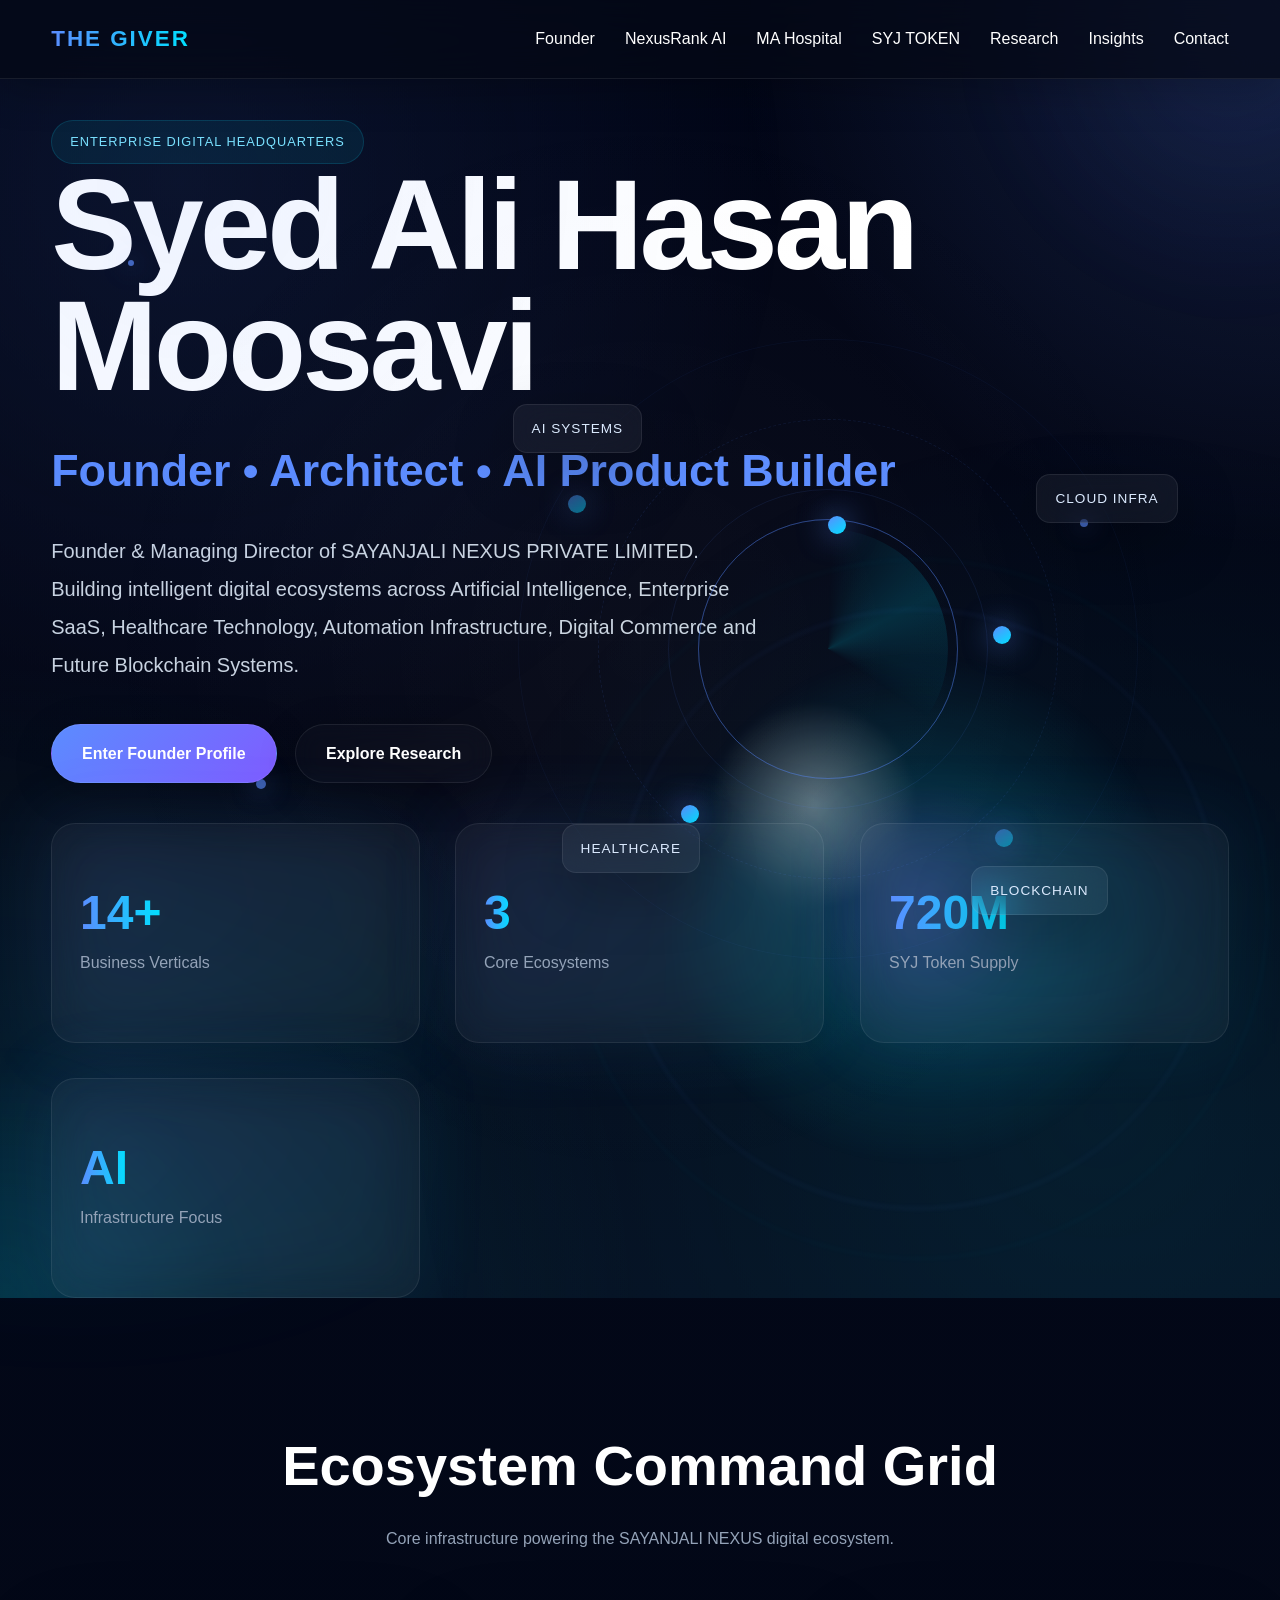
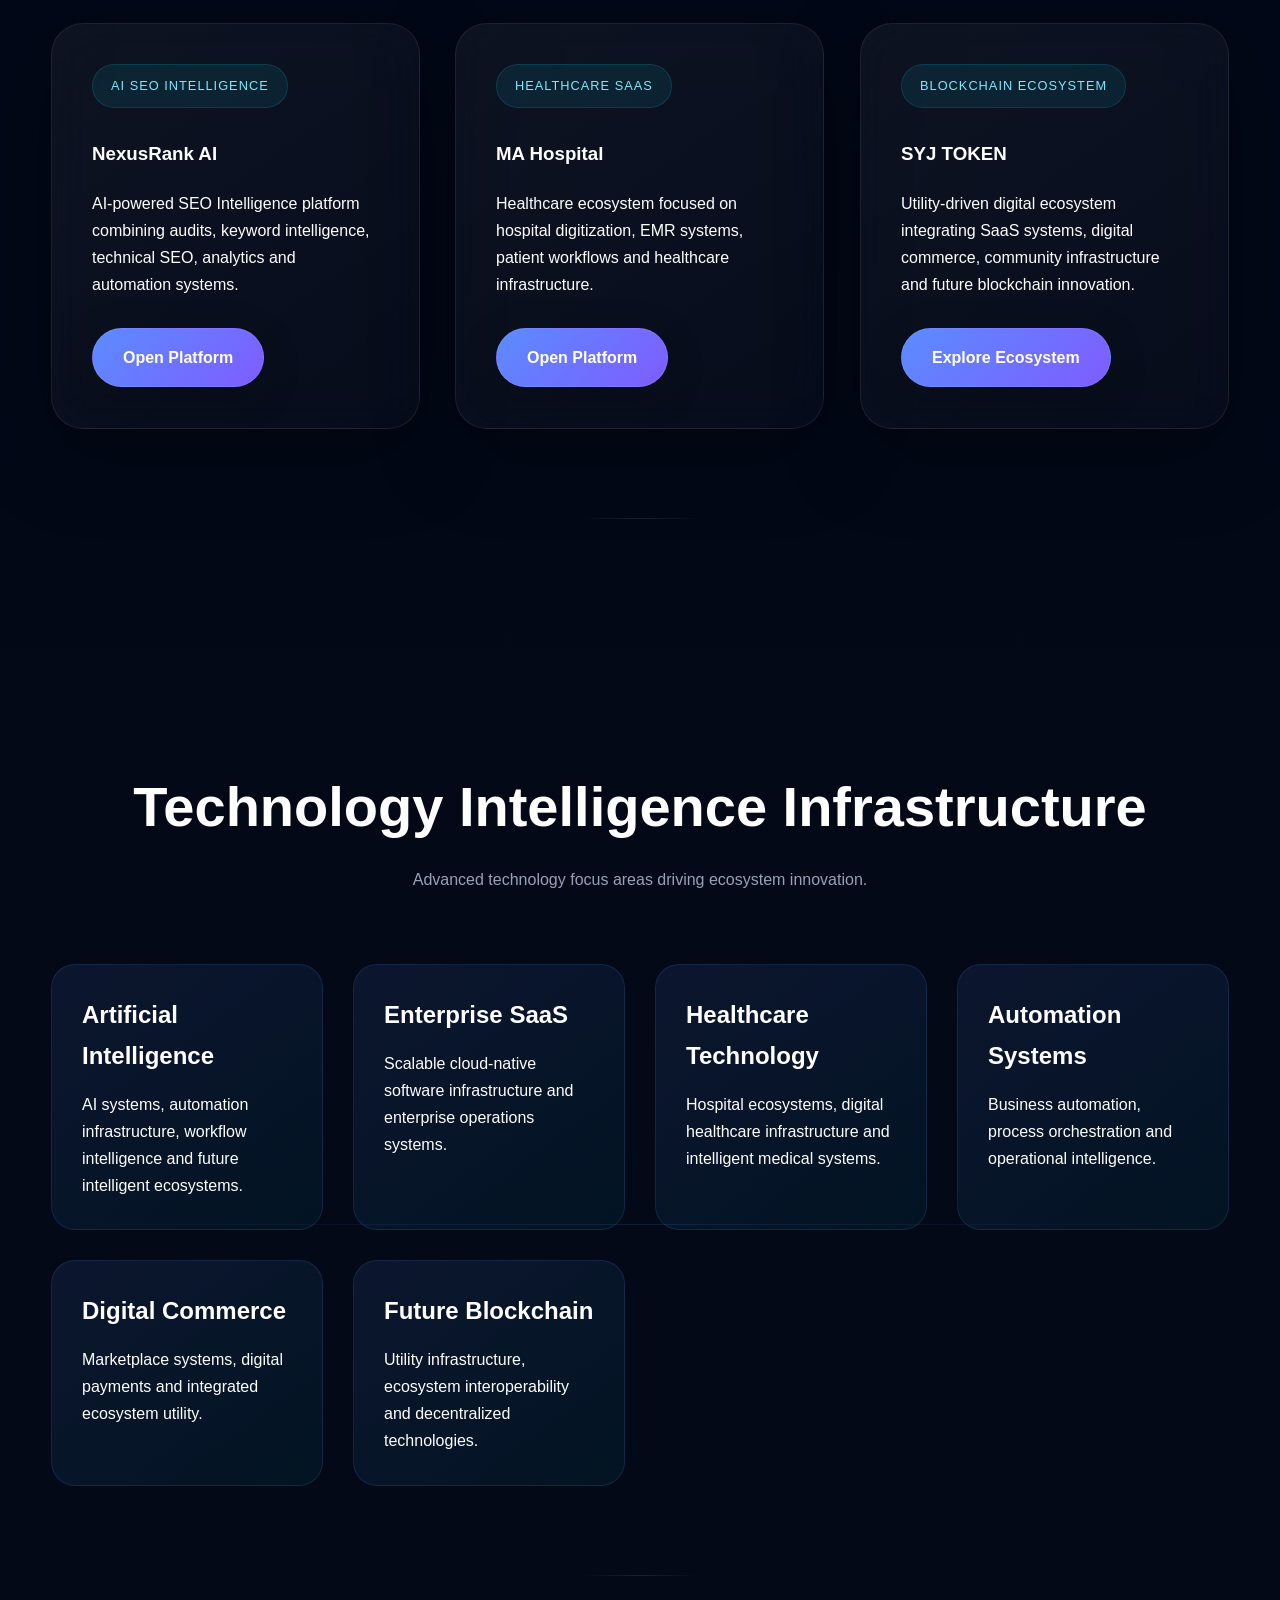
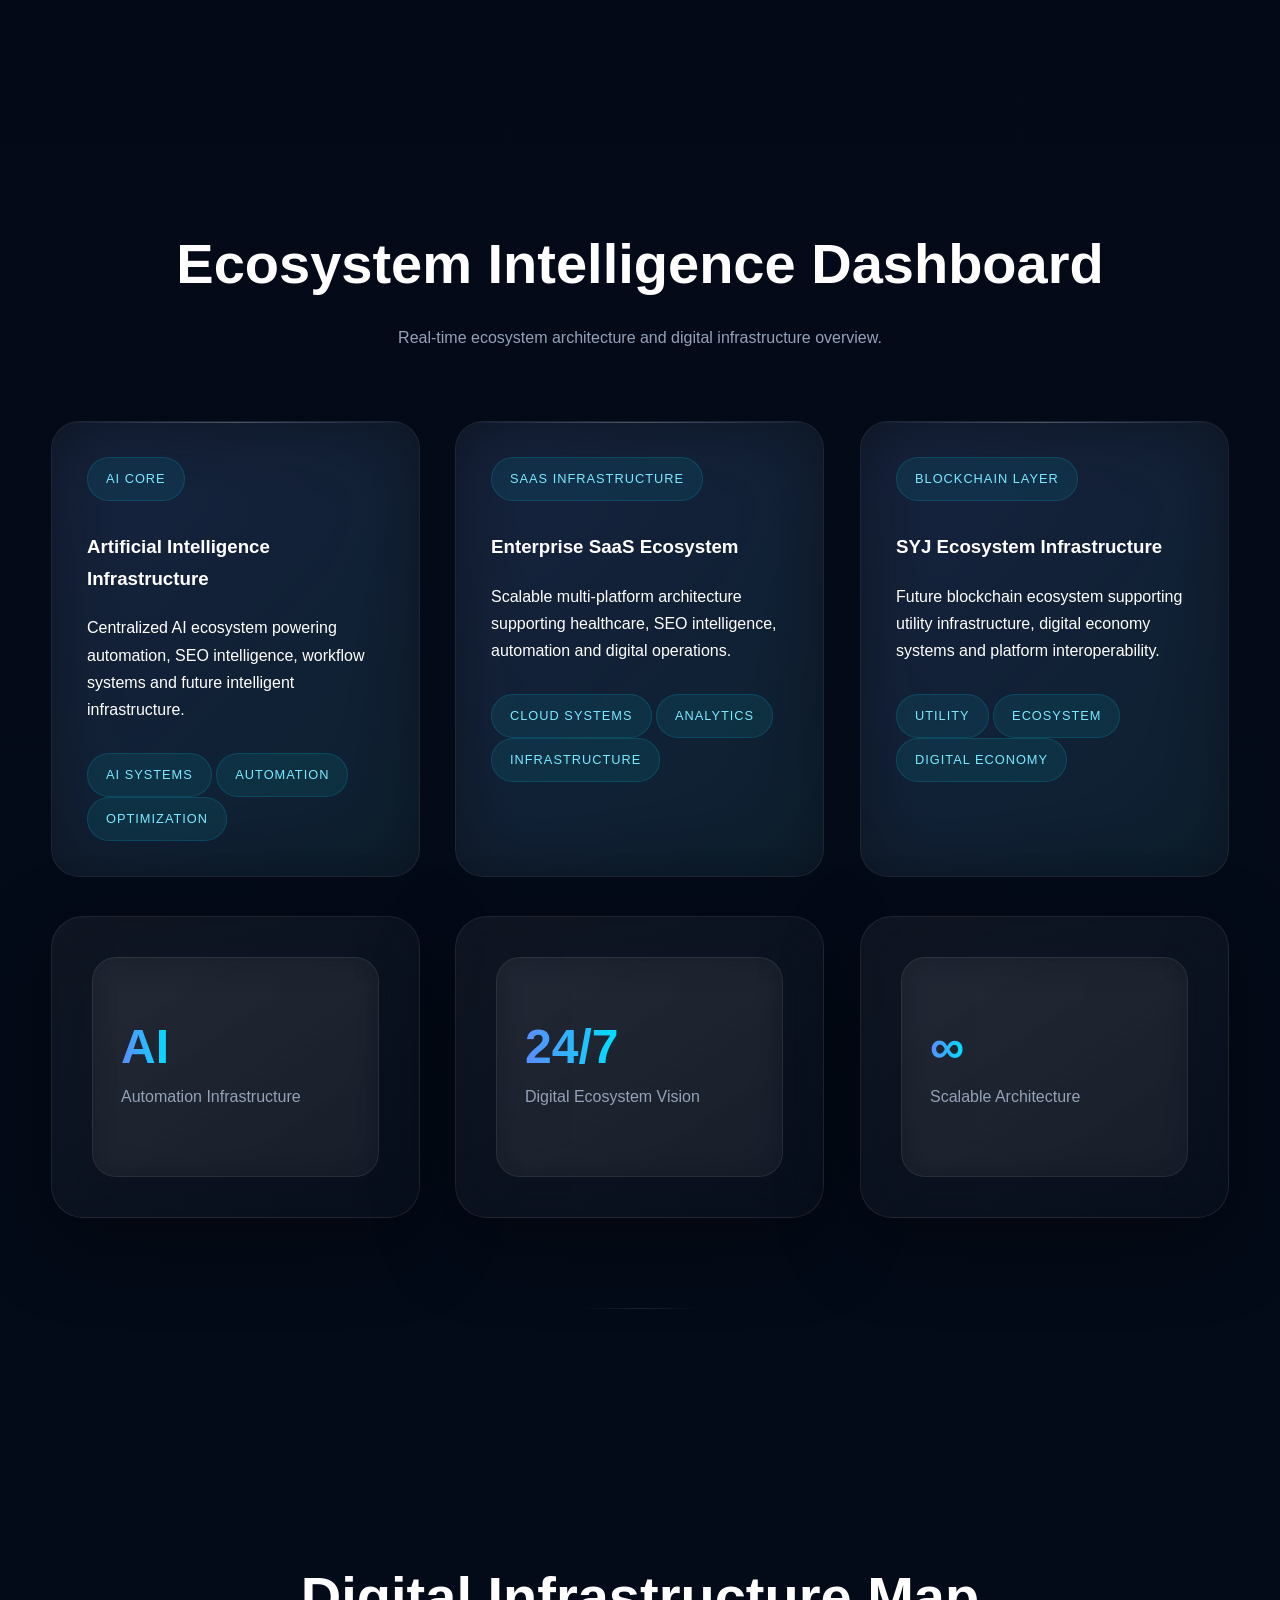
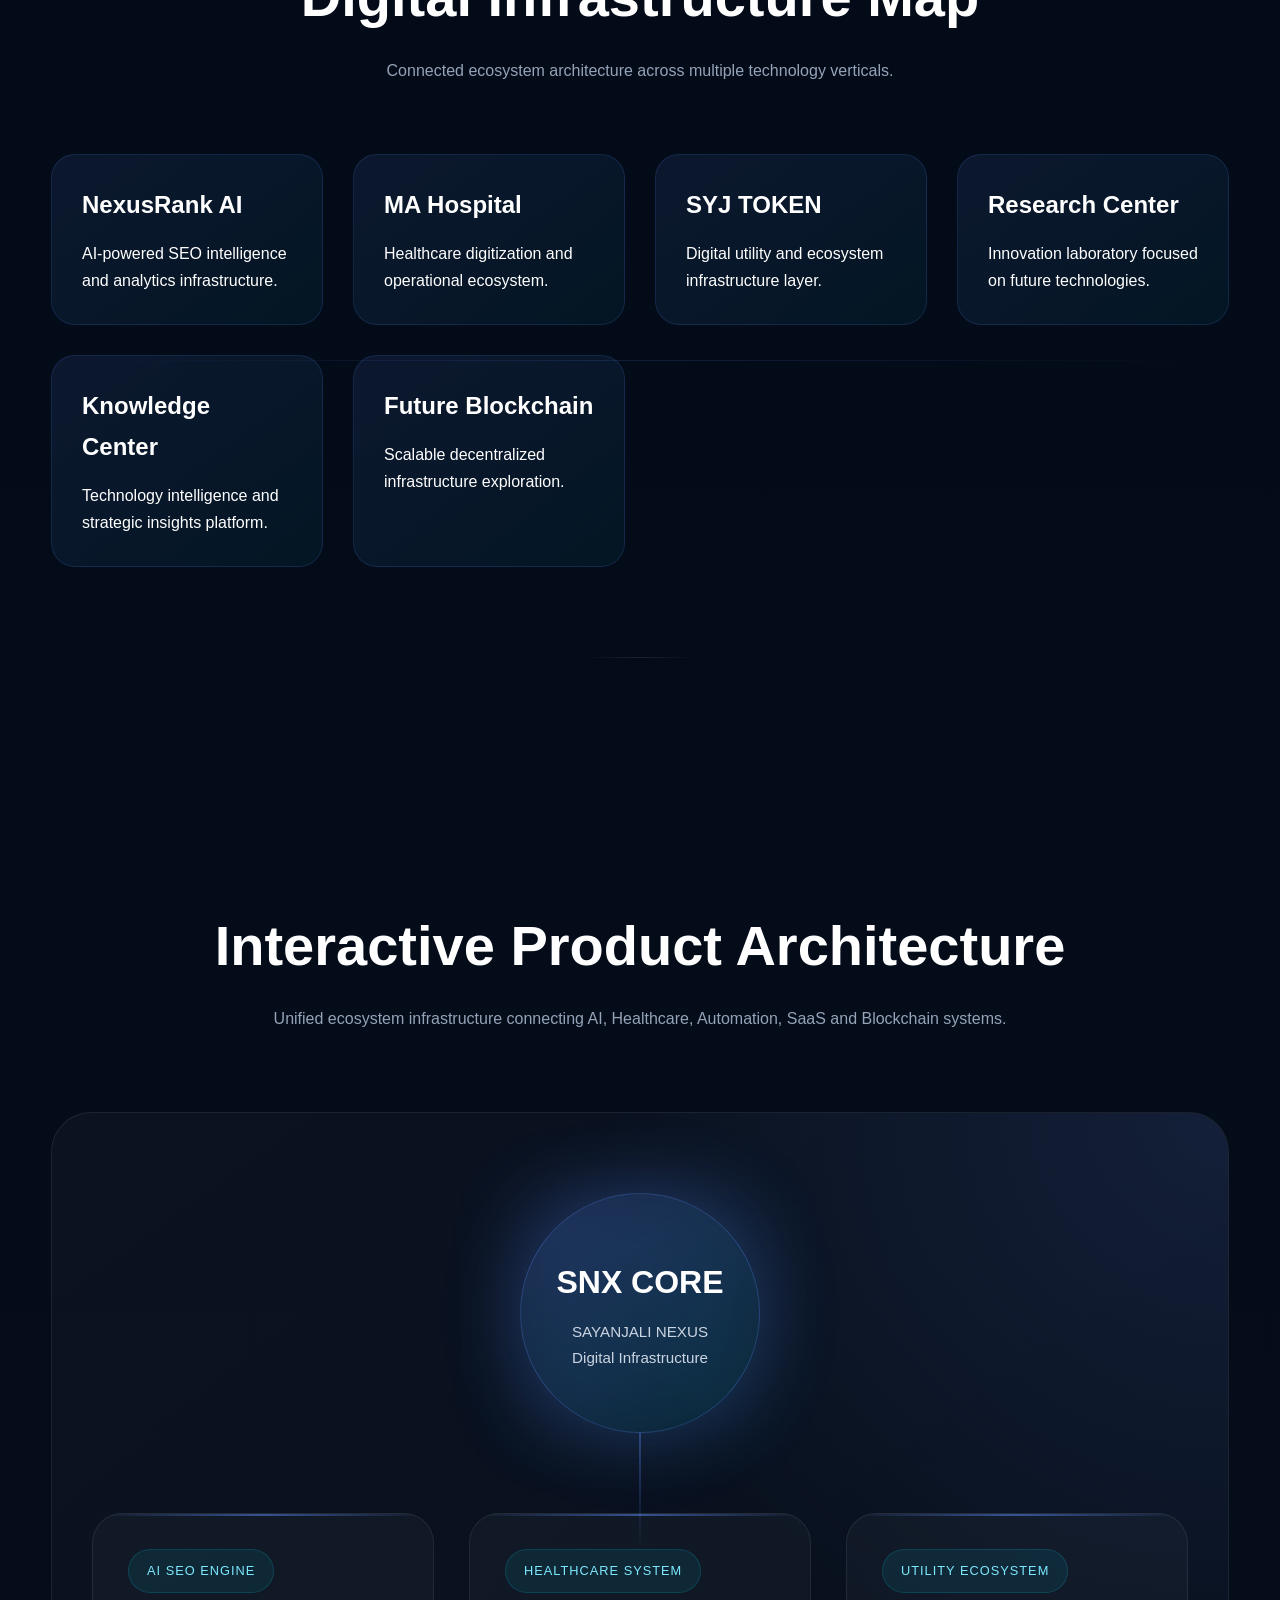
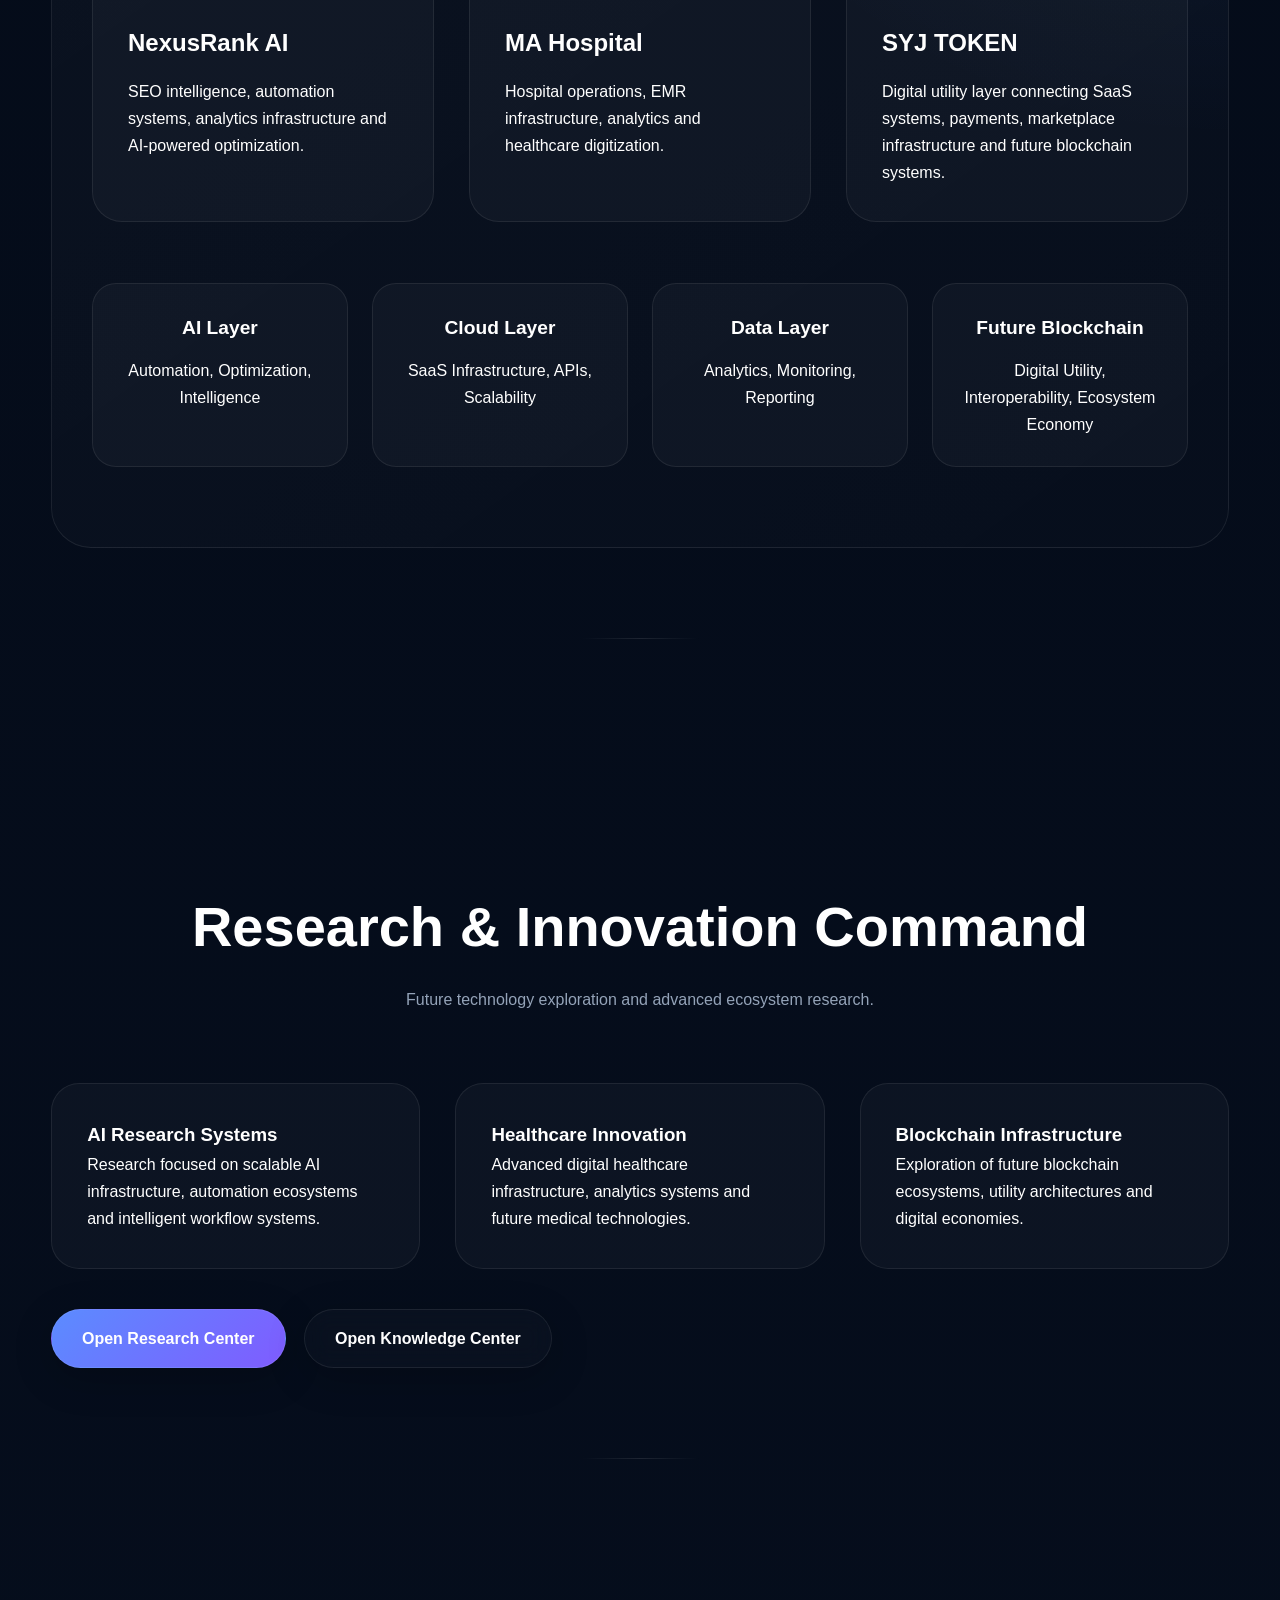
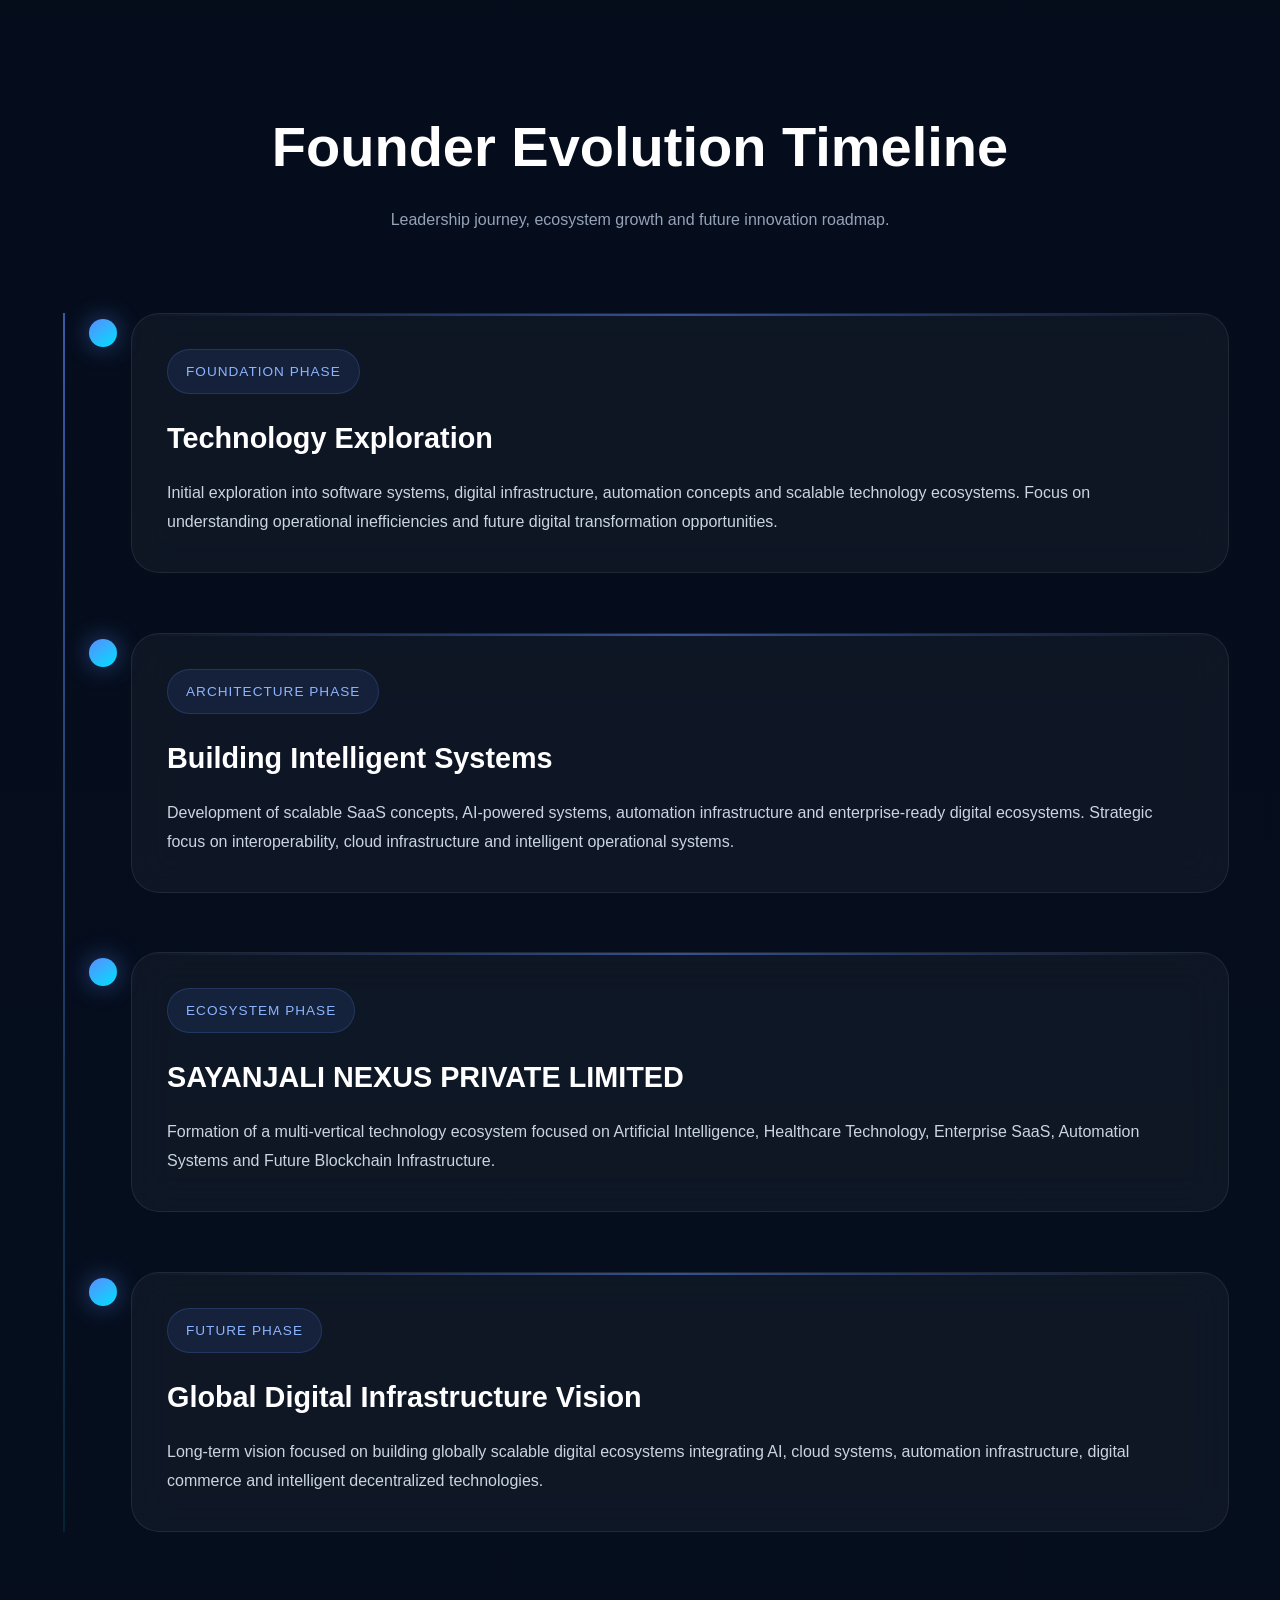
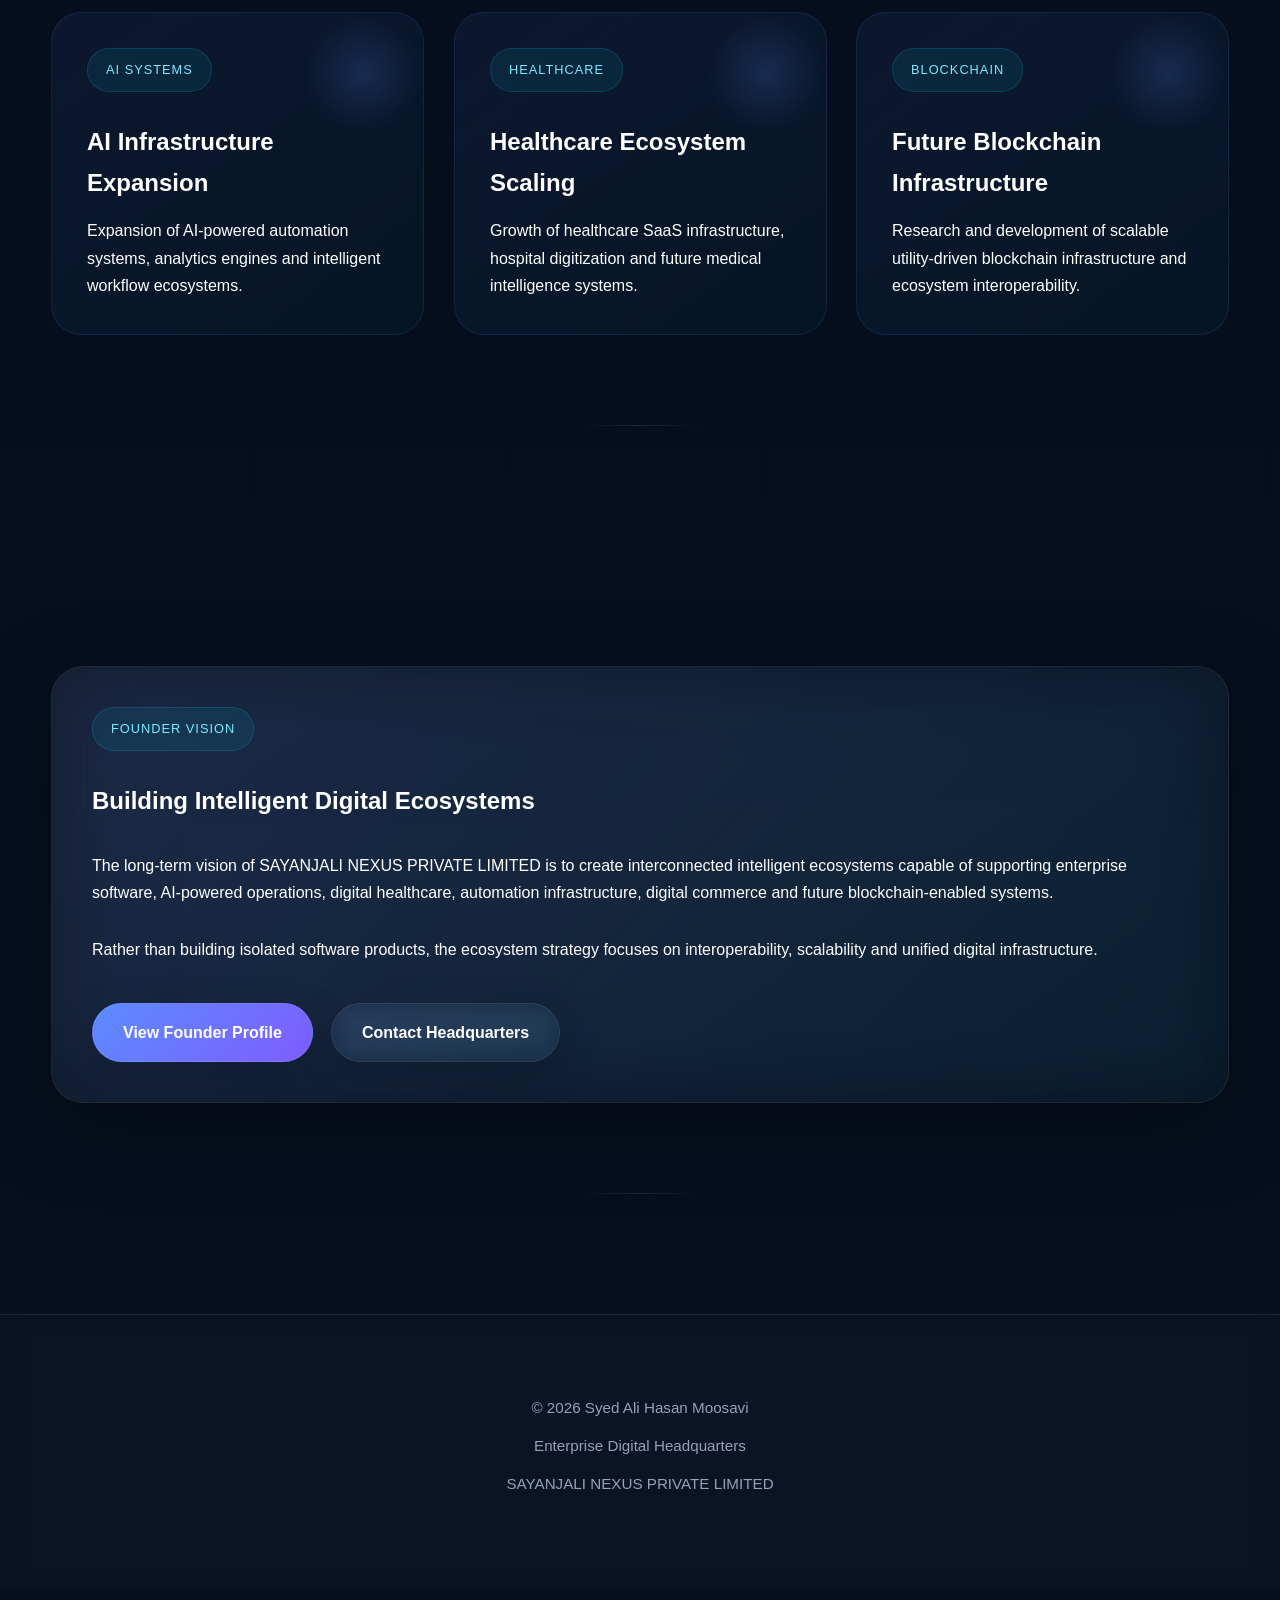
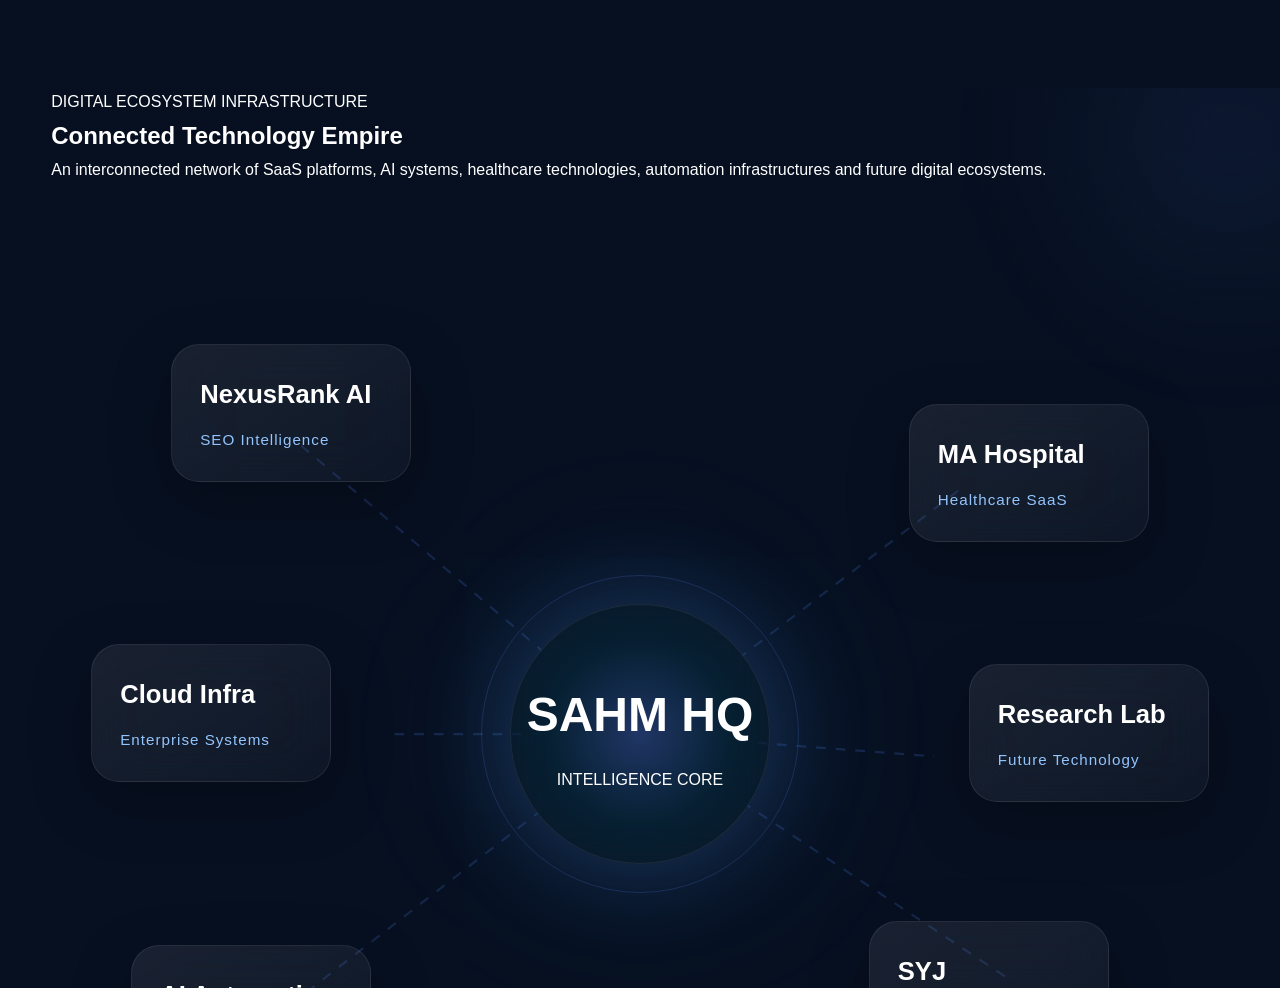
==== commit 5854eb28: "Phase 11.7 floating intelligence lighting" ====
--- a/index.html
+++ b/index.html
@@ -2149,5 +2149,27 @@
 
 </section>
 
-</body>
+<body>
+
+<!-- ===================================================== -->
+<!-- FLOATING INTELLIGENCE LIGHTS -->
+<!-- ===================================================== -->
+
+<div class="ambient-light ambient-light-1"></div>
+
+<div class="ambient-light ambient-light-2"></div>
+
+<div class="ambient-light ambient-light-3"></div>
+
+<div class="ambient-light ambient-light-4"></div>
+
+<!-- ===================================================== -->
+<!-- INTELLIGENCE BEAMS -->
+<!-- ===================================================== -->
+
+<div class="light-beam beam-1"></div>
+
+<div class="light-beam beam-2"></div>
+
+<div class="light-beam beam-3"></div>
 </html>
--- a/assets/css/main.css
+++ b/assets/css/main.css
@@ -5190,3 +5190,394 @@
 }
 
 }
+
+/* =======================================================
+   PHASE 11.7 FLOATING LIGHTING SYSTEM
+======================================================= */
+
+/* =======================================================
+   AMBIENT LIGHTS
+======================================================= */
+
+.ambient-light{
+
+position:fixed;
+
+border-radius:50%;
+
+filter:blur(100px);
+
+pointer-events:none;
+
+z-index:-1;
+
+mix-blend-mode:screen;
+
+opacity:.55;
+
+}
+
+/* =======================================================
+   LIGHT 1
+======================================================= */
+
+.ambient-light-1{
+
+top:5%;
+left:-10%;
+
+width:420px;
+height:420px;
+
+background:
+rgba(91,140,255,.22);
+
+animation:
+ambientMove1 18s ease-in-out infinite;
+
+}
+
+/* =======================================================
+   LIGHT 2
+======================================================= */
+
+.ambient-light-2{
+
+bottom:-10%;
+right:-5%;
+
+width:500px;
+height:500px;
+
+background:
+rgba(0,224,255,.16);
+
+animation:
+ambientMove2 22s ease-in-out infinite;
+
+}
+
+/* =======================================================
+   LIGHT 3
+======================================================= */
+
+.ambient-light-3{
+
+top:40%;
+left:35%;
+
+width:300px;
+height:300px;
+
+background:
+rgba(255,255,255,.06);
+
+animation:
+ambientMove3 14s ease-in-out infinite;
+
+}
+
+/* =======================================================
+   LIGHT 4
+======================================================= */
+
+.ambient-light-4{
+
+top:70%;
+right:20%;
+
+width:260px;
+height:260px;
+
+background:
+rgba(91,140,255,.14);
+
+animation:
+ambientMove4 20s ease-in-out infinite;
+
+}
+
+/* =======================================================
+   AMBIENT ANIMATIONS
+======================================================= */
+
+@keyframes ambientMove1{
+
+0%{
+transform:
+translate(0,0)
+scale(1);
+}
+
+50%{
+transform:
+translate(80px,60px)
+scale(1.2);
+}
+
+100%{
+transform:
+translate(0,0)
+scale(1);
+}
+
+}
+
+@keyframes ambientMove2{
+
+0%{
+transform:
+translate(0,0)
+scale(1);
+}
+
+50%{
+transform:
+translate(-60px,-80px)
+scale(1.15);
+}
+
+100%{
+transform:
+translate(0,0)
+scale(1);
+}
+
+}
+
+@keyframes ambientMove3{
+
+0%{
+transform:
+translateY(0px);
+}
+
+50%{
+transform:
+translateY(-60px);
+}
+
+100%{
+transform:
+translateY(0px);
+}
+
+}
+
+@keyframes ambientMove4{
+
+0%{
+transform:
+translateX(0px);
+}
+
+50%{
+transform:
+translateX(-80px);
+}
+
+100%{
+transform:
+translateX(0px);
+}
+
+}
+
+/* =======================================================
+   LIGHT BEAMS
+======================================================= */
+
+.light-beam{
+
+position:fixed;
+
+top:-20%;
+
+width:2px;
+height:140vh;
+
+background:
+linear-gradient(
+180deg,
+transparent,
+rgba(91,140,255,.18),
+transparent
+);
+
+filter:blur(1px);
+
+transform:
+rotate(12deg);
+
+pointer-events:none;
+
+z-index:-1;
+
+opacity:.4;
+
+}
+
+/* =======================================================
+   BEAM POSITIONS
+======================================================= */
+
+.beam-1{
+
+left:18%;
+
+animation:
+beamMove1 18s linear infinite;
+
+}
+
+.beam-2{
+
+left:52%;
+
+animation:
+beamMove2 24s linear infinite;
+
+}
+
+.beam-3{
+
+right:15%;
+
+animation:
+beamMove3 20s linear infinite;
+
+}
+
+/* =======================================================
+   BEAM ANIMATIONS
+======================================================= */
+
+@keyframes beamMove1{
+
+0%{
+transform:
+translateY(-100px)
+rotate(12deg);
+}
+
+100%{
+transform:
+translateY(100px)
+rotate(12deg);
+}
+
+}
+
+@keyframes beamMove2{
+
+0%{
+transform:
+translateY(100px)
+rotate(-8deg);
+}
+
+100%{
+transform:
+translateY(-100px)
+rotate(-8deg);
+}
+
+}
+
+@keyframes beamMove3{
+
+0%{
+transform:
+translateY(-60px)
+rotate(18deg);
+}
+
+100%{
+transform:
+translateY(120px)
+rotate(18deg);
+}
+
+}
+
+/* =======================================================
+   ATMOSPHERIC OVERLAY
+======================================================= */
+
+body::before{
+
+content:"";
+
+position:fixed;
+
+inset:0;
+
+background:
+
+radial-gradient(
+circle at top,
+rgba(255,255,255,.03),
+transparent 50%
+),
+
+linear-gradient(
+180deg,
+rgba(255,255,255,.01),
+transparent
+);
+
+pointer-events:none;
+
+z-index:-2;
+
+}
+
+/* =======================================================
+   PREMIUM ATMOSPHERE
+======================================================= */
+
+body{
+
+background:
+linear-gradient(
+180deg,
+#020617 0%,
+#040b18 40%,
+#071021 100%
+);
+
+}
+
+/* =======================================================
+   SECTION DEPTH
+======================================================= */
+
+section{
+
+position:relative;
+
+z-index:2;
+
+}
+
+/* =======================================================
+   MOBILE
+======================================================= */
+
+@media(max-width:768px){
+
+.ambient-light{
+
+filter:blur(70px);
+
+opacity:.35;
+
+}
+
+.light-beam{
+
+display:none;
+
+}
+
+}
--- a/assets/css/main.css
+++ b/assets/css/main.css
@@ -5190,3 +5190,394 @@
 }
 
 }
+
+/* =======================================================
+   PHASE 11.7 FLOATING LIGHTING SYSTEM
+======================================================= */
+
+/* =======================================================
+   AMBIENT LIGHTS
+======================================================= */
+
+.ambient-light{
+
+position:fixed;
+
+border-radius:50%;
+
+filter:blur(100px);
+
+pointer-events:none;
+
+z-index:-1;
+
+mix-blend-mode:screen;
+
+opacity:.55;
+
+}
+
+/* =======================================================
+   LIGHT 1
+======================================================= */
+
+.ambient-light-1{
+
+top:5%;
+left:-10%;
+
+width:420px;
+height:420px;
+
+background:
+rgba(91,140,255,.22);
+
+animation:
+ambientMove1 18s ease-in-out infinite;
+
+}
+
+/* =======================================================
+   LIGHT 2
+======================================================= */
+
+.ambient-light-2{
+
+bottom:-10%;
+right:-5%;
+
+width:500px;
+height:500px;
+
+background:
+rgba(0,224,255,.16);
+
+animation:
+ambientMove2 22s ease-in-out infinite;
+
+}
+
+/* =======================================================
+   LIGHT 3
+======================================================= */
+
+.ambient-light-3{
+
+top:40%;
+left:35%;
+
+width:300px;
+height:300px;
+
+background:
+rgba(255,255,255,.06);
+
+animation:
+ambientMove3 14s ease-in-out infinite;
+
+}
+
+/* =======================================================
+   LIGHT 4
+======================================================= */
+
+.ambient-light-4{
+
+top:70%;
+right:20%;
+
+width:260px;
+height:260px;
+
+background:
+rgba(91,140,255,.14);
+
+animation:
+ambientMove4 20s ease-in-out infinite;
+
+}
+
+/* =======================================================
+   AMBIENT ANIMATIONS
+======================================================= */
+
+@keyframes ambientMove1{
+
+0%{
+transform:
+translate(0,0)
+scale(1);
+}
+
+50%{
+transform:
+translate(80px,60px)
+scale(1.2);
+}
+
+100%{
+transform:
+translate(0,0)
+scale(1);
+}
+
+}
+
+@keyframes ambientMove2{
+
+0%{
+transform:
+translate(0,0)
+scale(1);
+}
+
+50%{
+transform:
+translate(-60px,-80px)
+scale(1.15);
+}
+
+100%{
+transform:
+translate(0,0)
+scale(1);
+}
+
+}
+
+@keyframes ambientMove3{
+
+0%{
+transform:
+translateY(0px);
+}
+
+50%{
+transform:
+translateY(-60px);
+}
+
+100%{
+transform:
+translateY(0px);
+}
+
+}
+
+@keyframes ambientMove4{
+
+0%{
+transform:
+translateX(0px);
+}
+
+50%{
+transform:
+translateX(-80px);
+}
+
+100%{
+transform:
+translateX(0px);
+}
+
+}
+
+/* =======================================================
+   LIGHT BEAMS
+======================================================= */
+
+.light-beam{
+
+position:fixed;
+
+top:-20%;
+
+width:2px;
+height:140vh;
+
+background:
+linear-gradient(
+180deg,
+transparent,
+rgba(91,140,255,.18),
+transparent
+);
+
+filter:blur(1px);
+
+transform:
+rotate(12deg);
+
+pointer-events:none;
+
+z-index:-1;
+
+opacity:.4;
+
+}
+
+/* =======================================================
+   BEAM POSITIONS
+======================================================= */
+
+.beam-1{
+
+left:18%;
+
+animation:
+beamMove1 18s linear infinite;
+
+}
+
+.beam-2{
+
+left:52%;
+
+animation:
+beamMove2 24s linear infinite;
+
+}
+
+.beam-3{
+
+right:15%;
+
+animation:
+beamMove3 20s linear infinite;
+
+}
+
+/* =======================================================
+   BEAM ANIMATIONS
+======================================================= */
+
+@keyframes beamMove1{
+
+0%{
+transform:
+translateY(-100px)
+rotate(12deg);
+}
+
+100%{
+transform:
+translateY(100px)
+rotate(12deg);
+}
+
+}
+
+@keyframes beamMove2{
+
+0%{
+transform:
+translateY(100px)
+rotate(-8deg);
+}
+
+100%{
+transform:
+translateY(-100px)
+rotate(-8deg);
+}
+
+}
+
+@keyframes beamMove3{
+
+0%{
+transform:
+translateY(-60px)
+rotate(18deg);
+}
+
+100%{
+transform:
+translateY(120px)
+rotate(18deg);
+}
+
+}
+
+/* =======================================================
+   ATMOSPHERIC OVERLAY
+======================================================= */
+
+body::before{
+
+content:"";
+
+position:fixed;
+
+inset:0;
+
+background:
+
+radial-gradient(
+circle at top,
+rgba(255,255,255,.03),
+transparent 50%
+),
+
+linear-gradient(
+180deg,
+rgba(255,255,255,.01),
+transparent
+);
+
+pointer-events:none;
+
+z-index:-2;
+
+}
+
+/* =======================================================
+   PREMIUM ATMOSPHERE
+======================================================= */
+
+body{
+
+background:
+linear-gradient(
+180deg,
+#020617 0%,
+#040b18 40%,
+#071021 100%
+);
+
+}
+
+/* =======================================================
+   SECTION DEPTH
+======================================================= */
+
+section{
+
+position:relative;
+
+z-index:2;
+
+}
+
+/* =======================================================
+   MOBILE
+======================================================= */
+
+@media(max-width:768px){
+
+.ambient-light{
+
+filter:blur(70px);
+
+opacity:.35;
+
+}
+
+.light-beam{
+
+display:none;
+
+}
+
+}
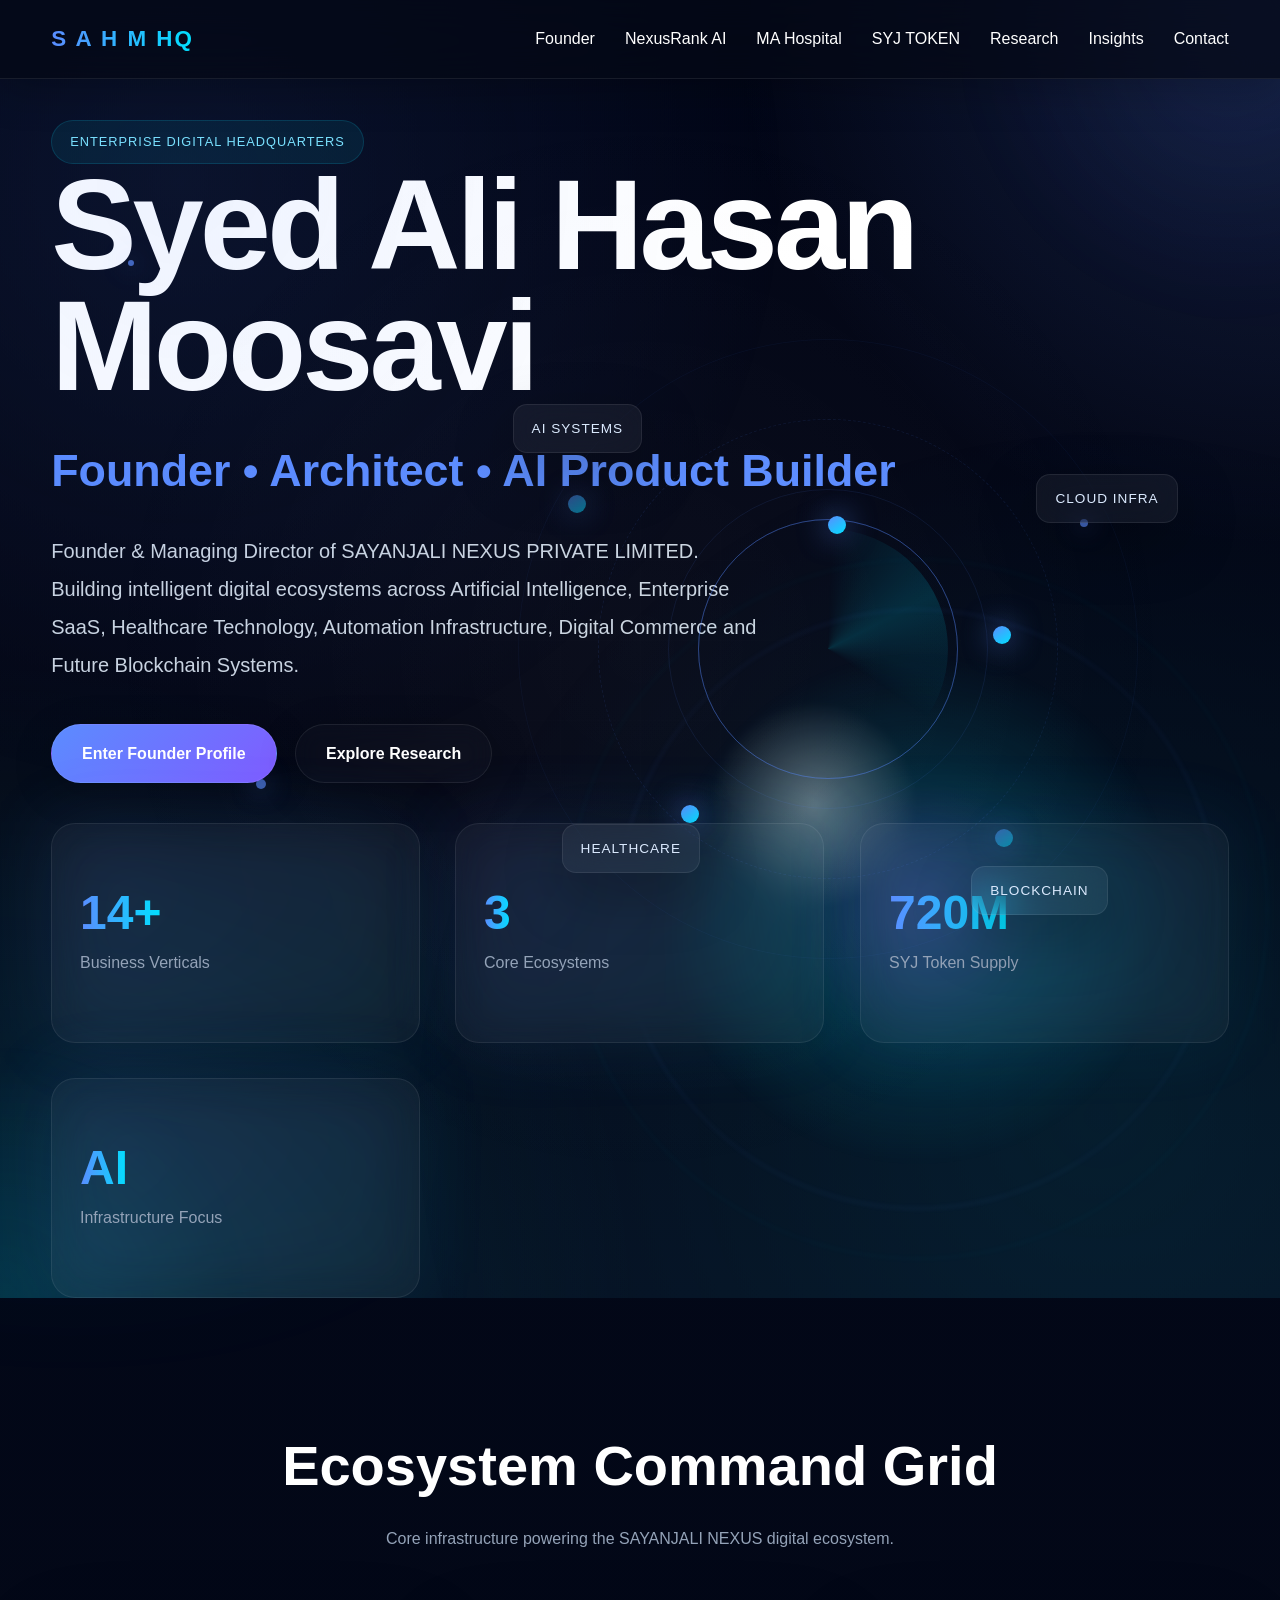
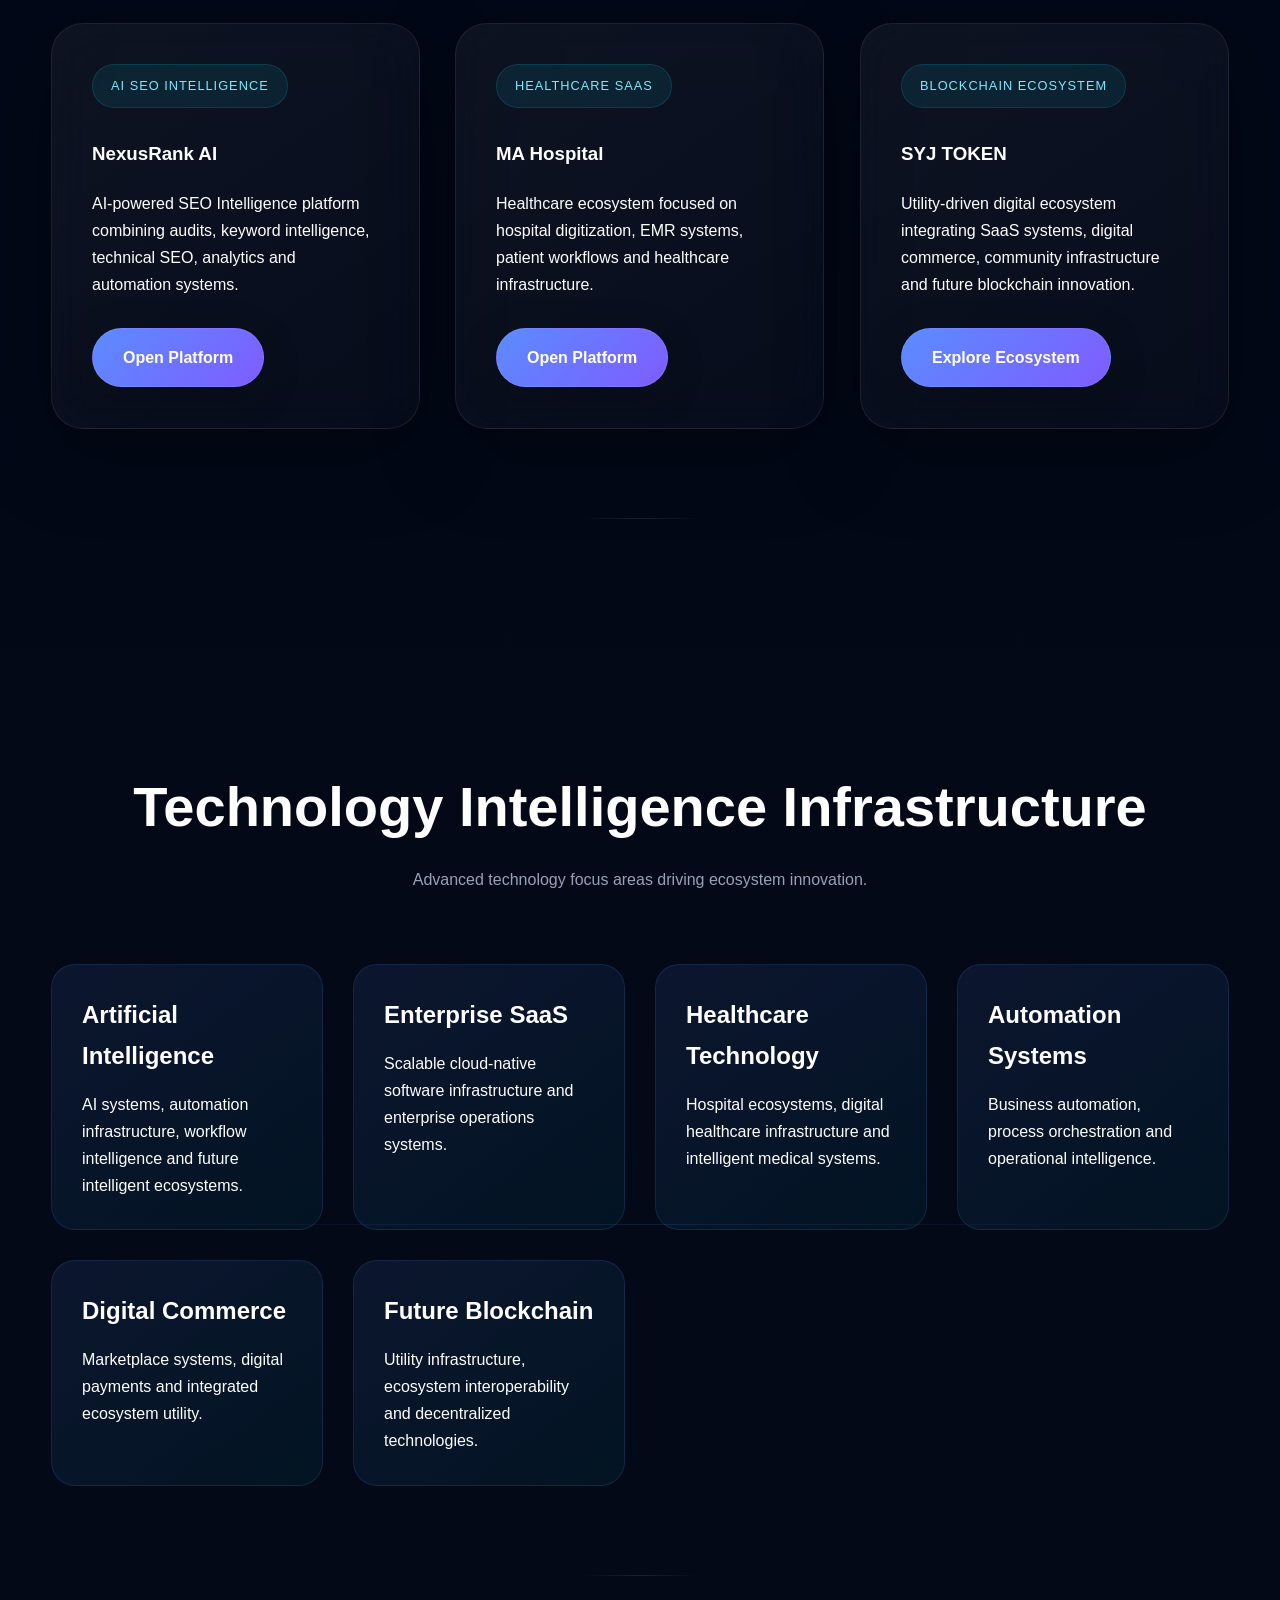
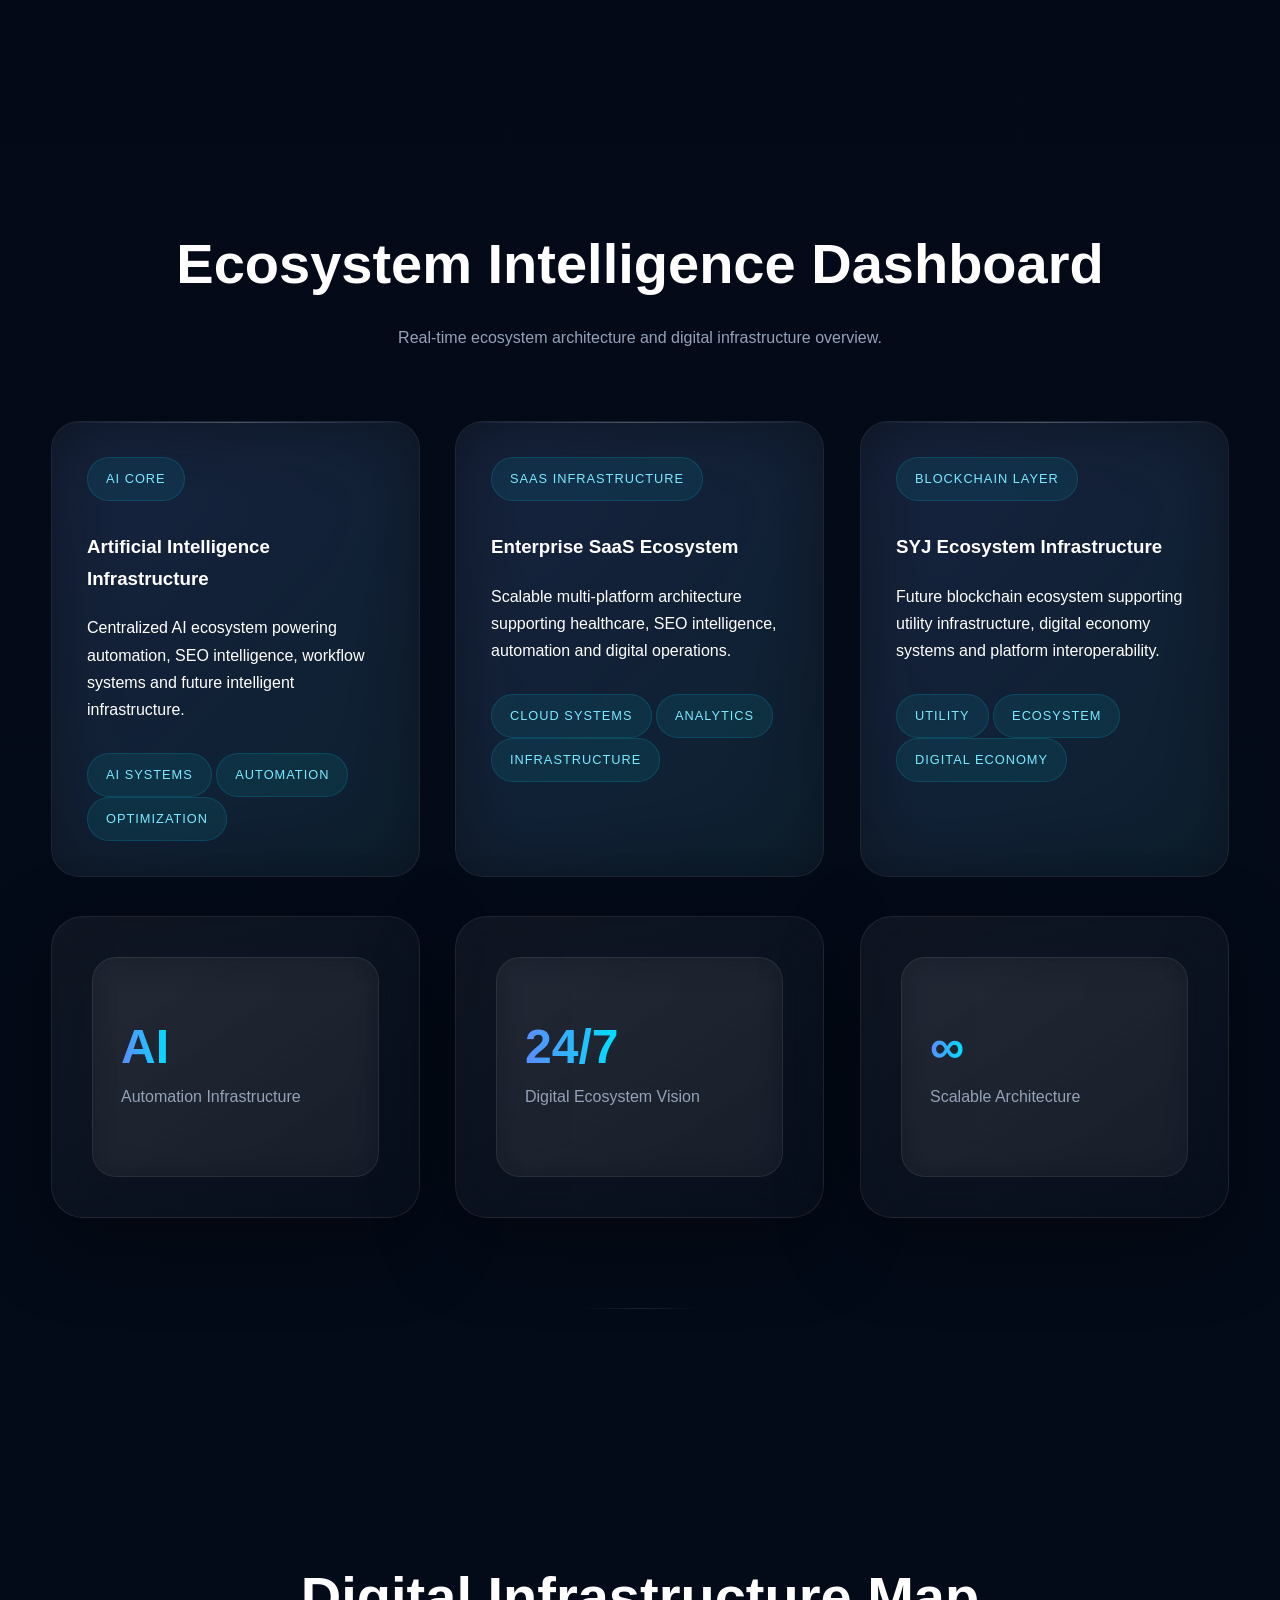
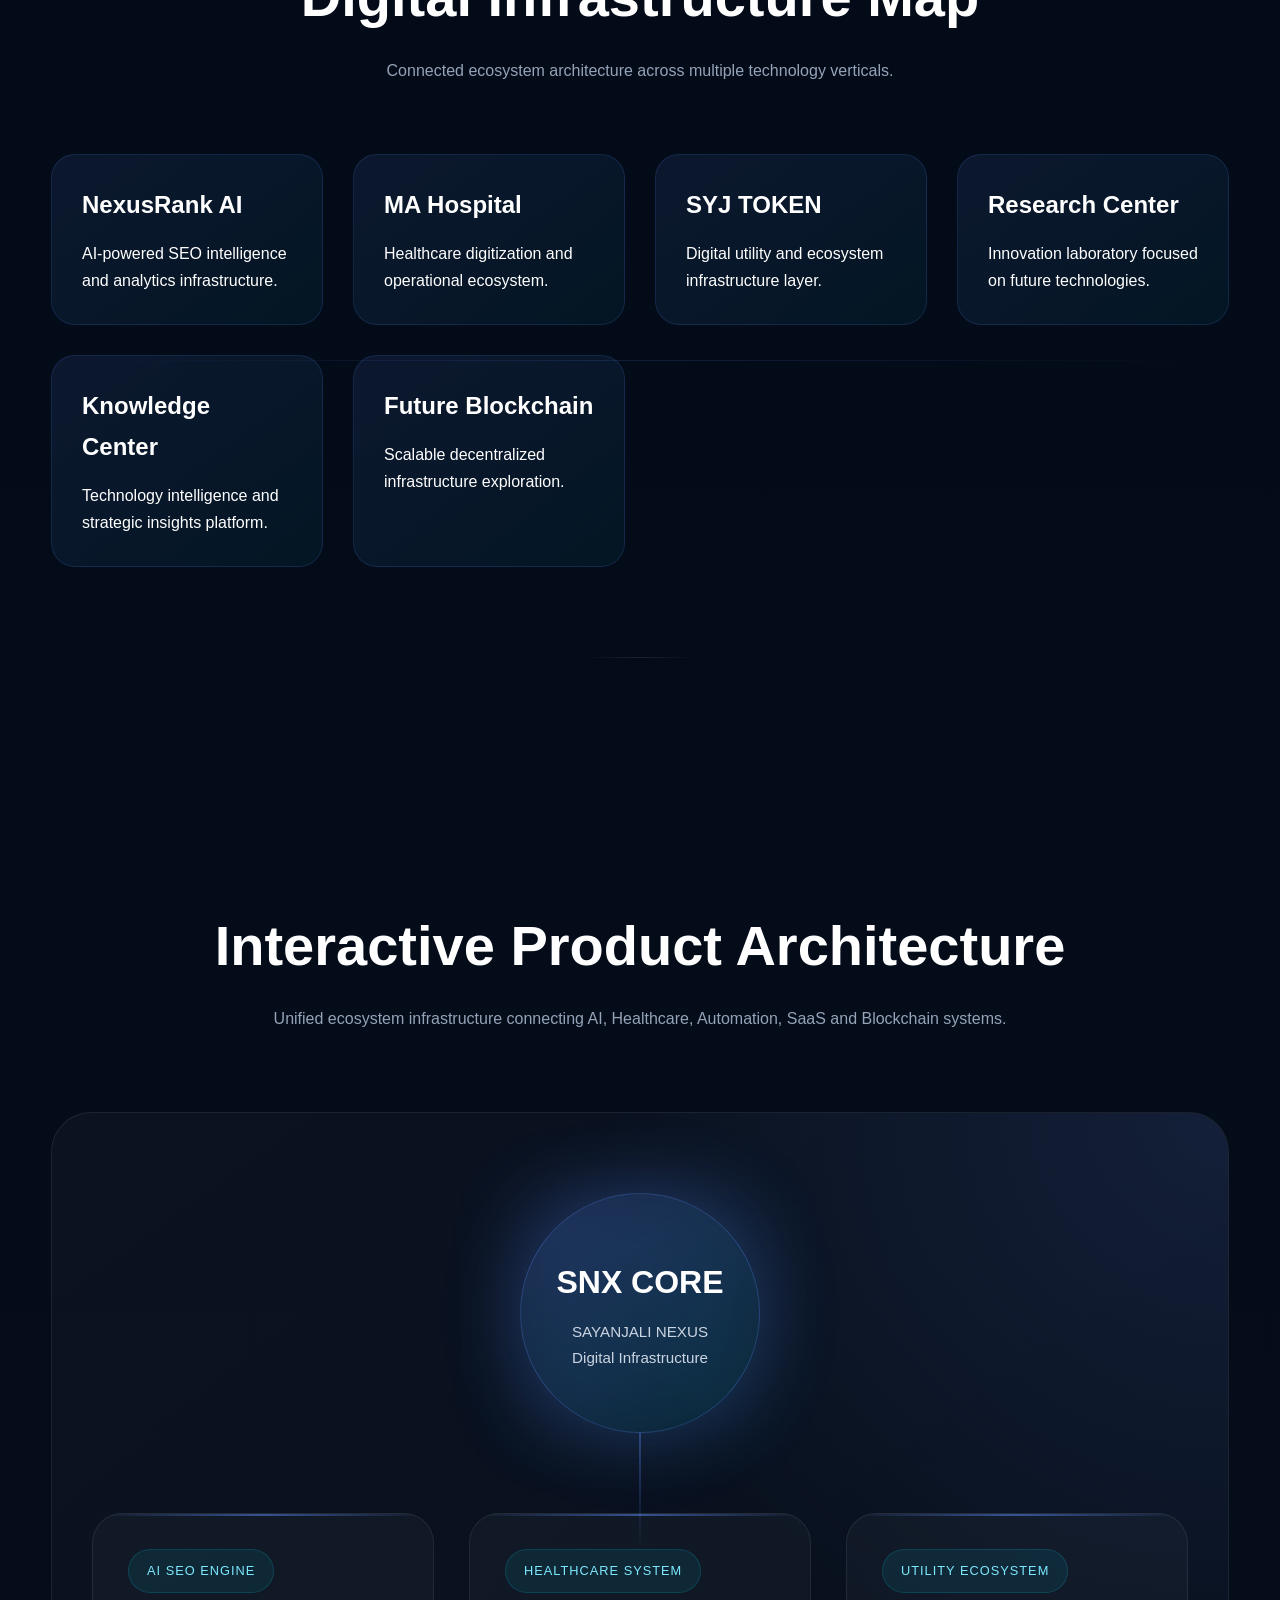
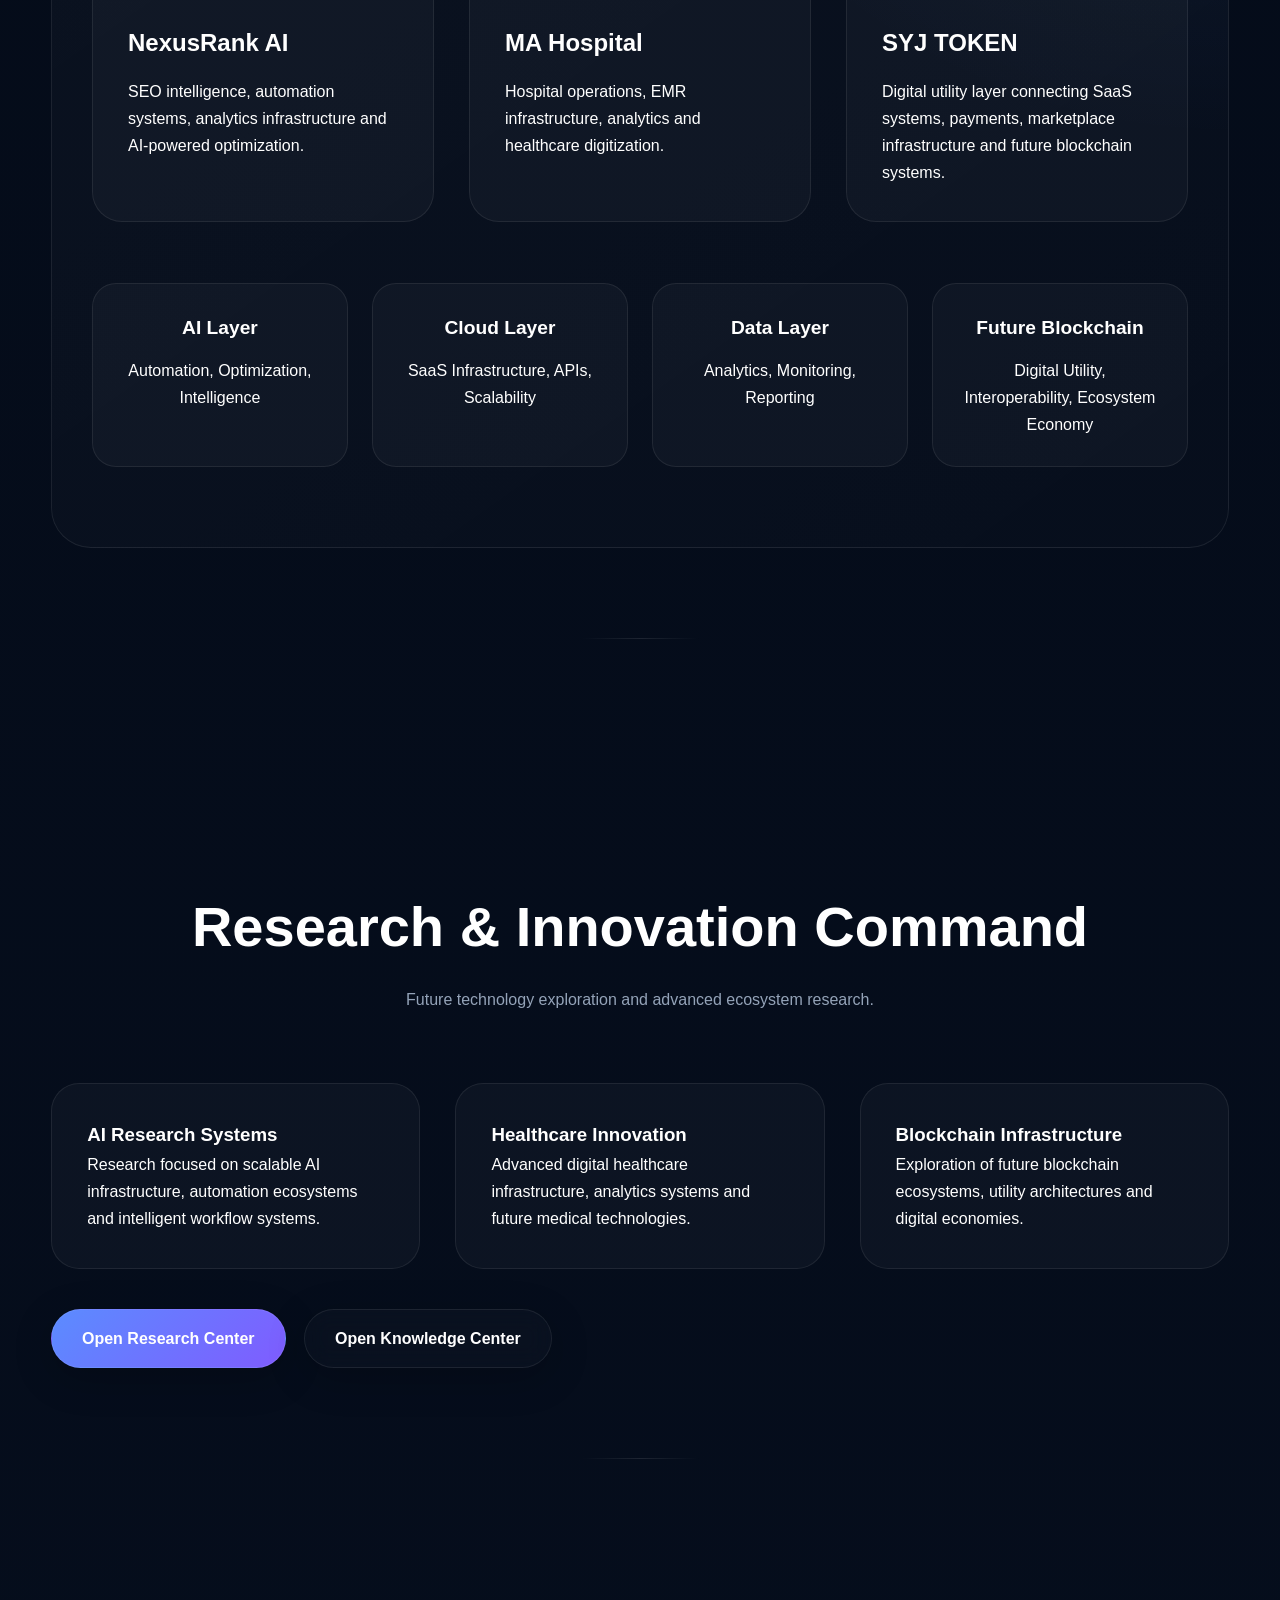
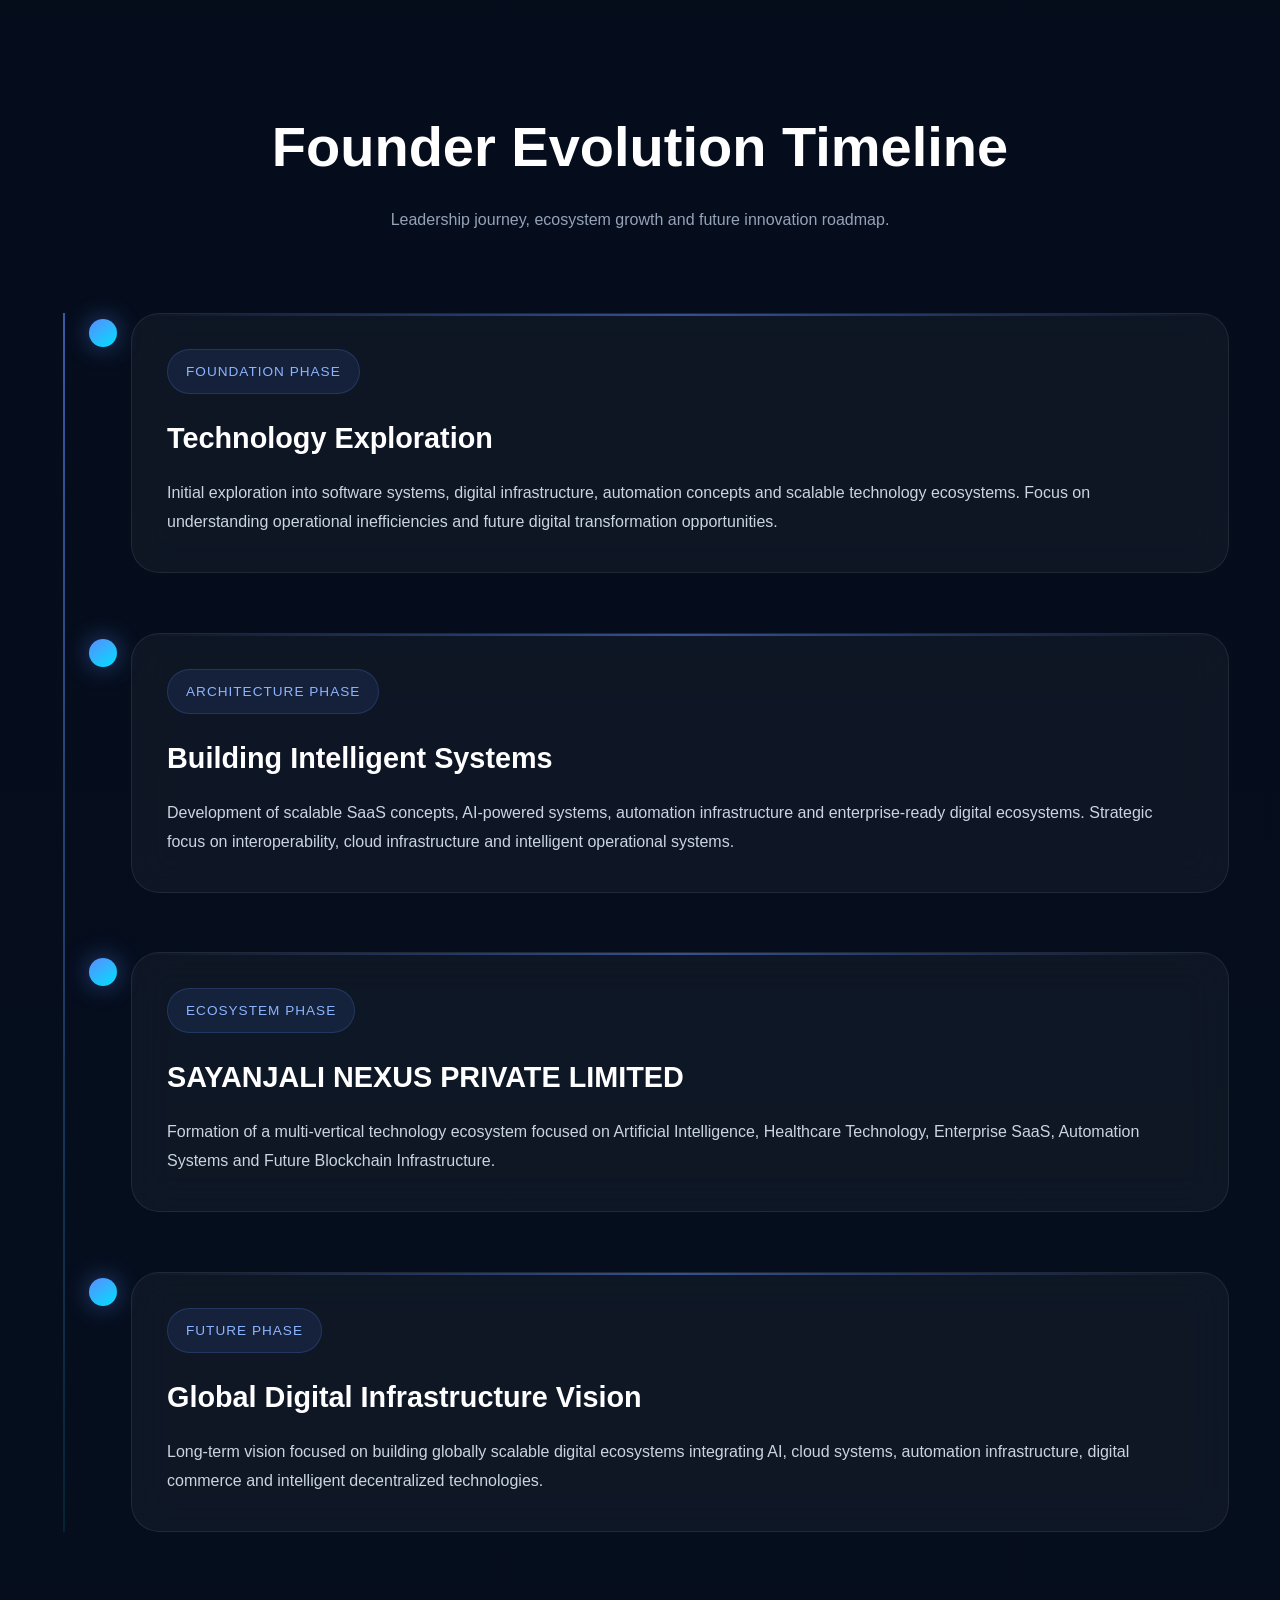
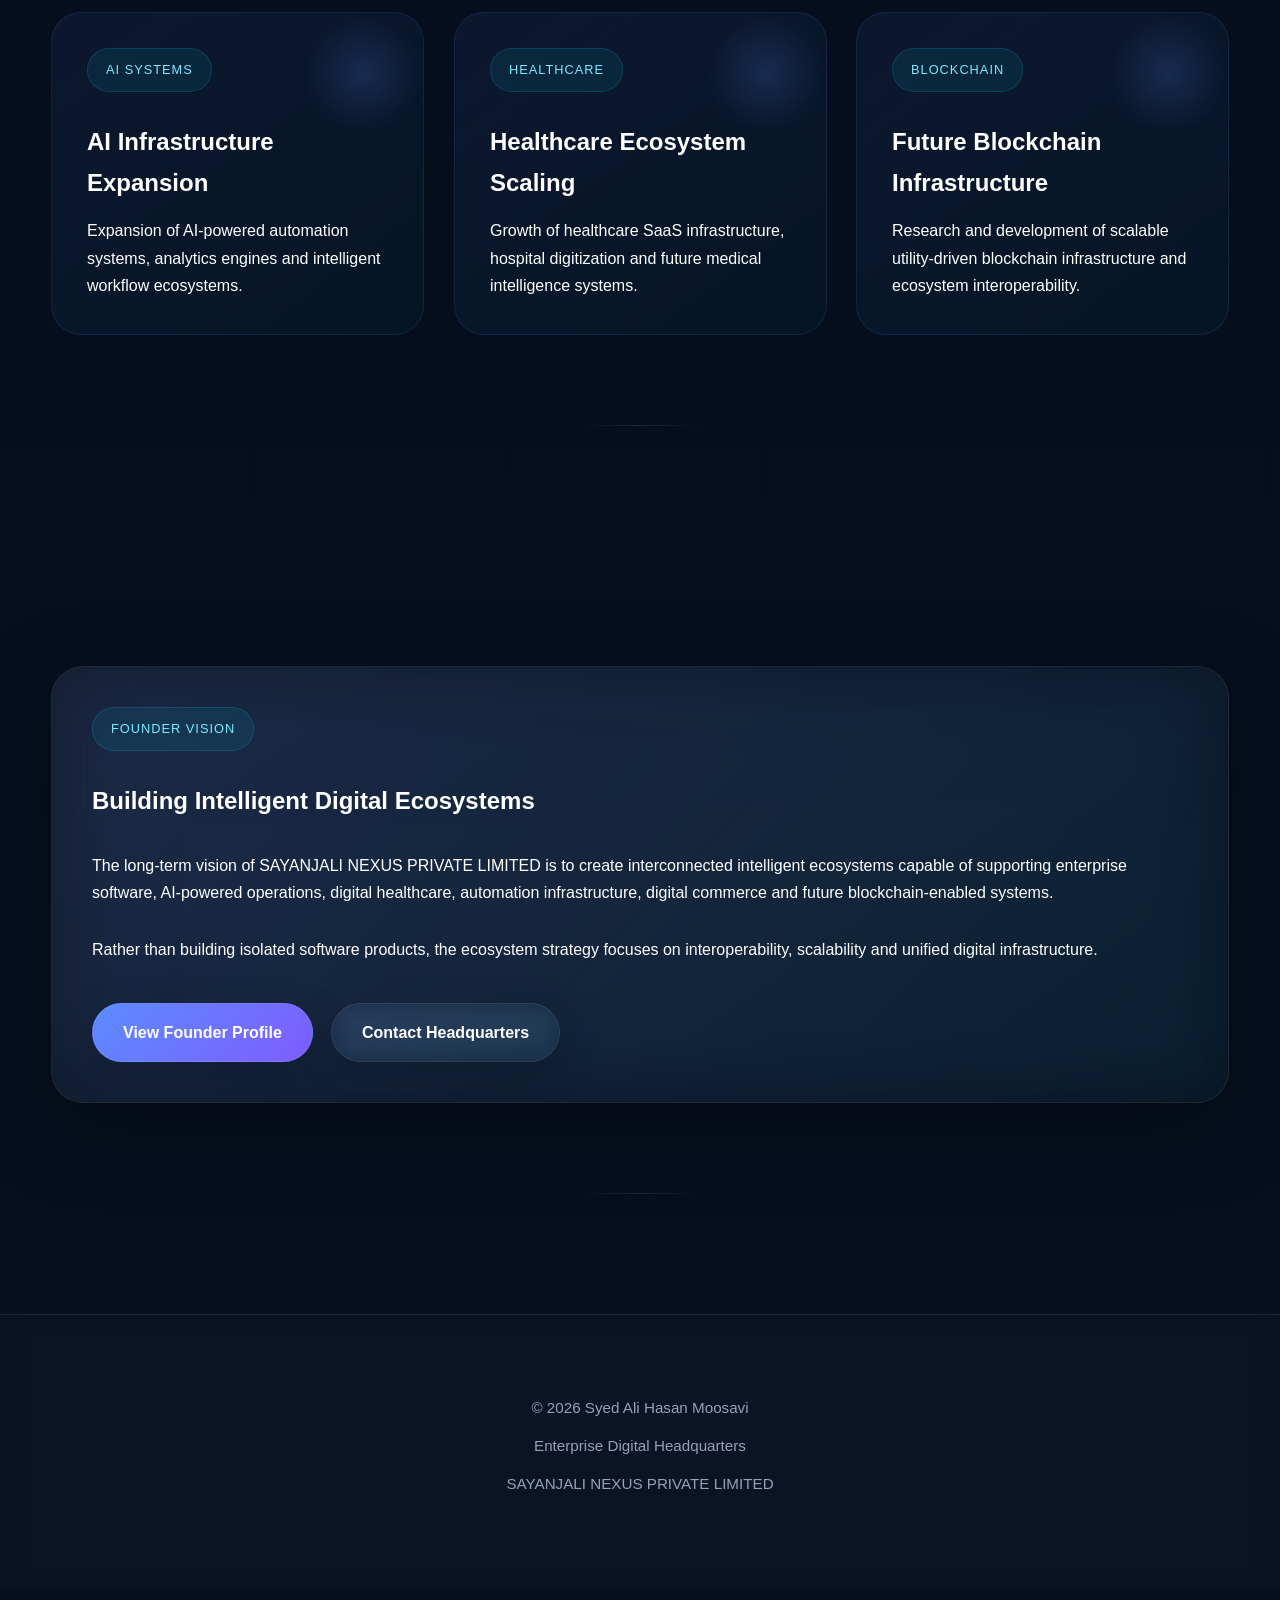
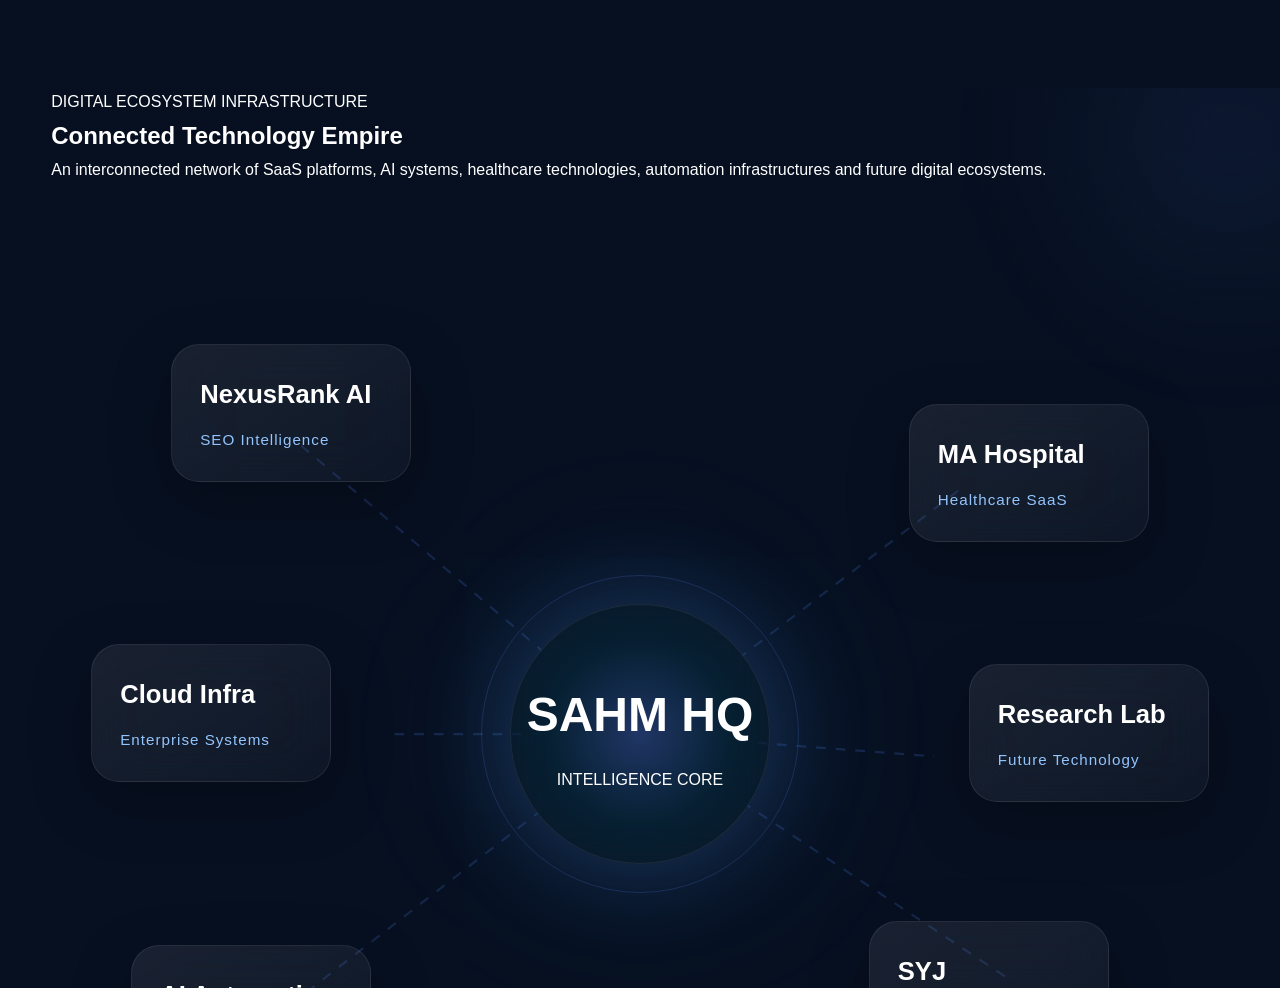
==== commit b642c95a: "Phase 11.8 premium mobile navigation" ====
--- a/index.html
+++ b/index.html
@@ -366,19 +366,28 @@
 <!-- NAVBAR -->
 <!-- ===================================================== -->
 
+<!-- ===================================================== -->
+<!-- MOBILE NAVIGATION OVERLAY -->
+<!-- ===================================================== -->
+
+<div class="mobile-nav-overlay"></div>
+
 <header class="navbar">
 
 <div class="container nav-container">
 
 <div class="logo">
-THE GIVER
+S A H M HQ
 </div>
 
 <button
 id="menuToggle"
-class="menu-toggle">
-
-☰
+class="menu-toggle"
+aria-label="Open Navigation">
+
+<span></span>
+<span></span>
+<span></span>
 
 </button>
 
@@ -2172,4 +2181,5 @@
 <div class="light-beam beam-2"></div>
 
 <div class="light-beam beam-3"></div>
+
 </html>
--- a/assets/css/main.css
+++ b/assets/css/main.css
@@ -5581,3 +5581,346 @@
 }
 
 }
+
+/* =======================================================
+   PHASE 11.8 PREMIUM MOBILE NAVIGATION
+======================================================= */
+
+/* =======================================================
+   MOBILE MENU BUTTON
+======================================================= */
+
+.menu-toggle{
+
+position:relative;
+
+width:60px;
+height:60px;
+
+display:none;
+
+align-items:center;
+justify-content:center;
+
+flex-direction:column;
+
+gap:7px;
+
+border-radius:18px;
+
+background:
+rgba(255,255,255,.06);
+
+backdrop-filter:
+blur(20px);
+
+border:
+1px solid rgba(255,255,255,.08);
+
+cursor:pointer;
+
+z-index:99999;
+
+transition:
+all .4s ease;
+
+}
+
+.menu-toggle span{
+
+width:26px;
+height:2px;
+
+background:#ffffff;
+
+border-radius:10px;
+
+transition:
+all .4s ease;
+
+}
+
+/* =======================================================
+   ACTIVE BUTTON
+======================================================= */
+
+.menu-toggle.active span:nth-child(1){
+
+transform:
+translateY(9px)
+rotate(45deg);
+
+}
+
+.menu-toggle.active span:nth-child(2){
+
+opacity:0;
+
+}
+
+.menu-toggle.active span:nth-child(3){
+
+transform:
+translateY(-9px)
+rotate(-45deg);
+
+}
+
+/* =======================================================
+   MOBILE OVERLAY
+======================================================= */
+
+.mobile-nav-overlay{
+
+position:fixed;
+
+inset:0;
+
+background:
+rgba(2,6,23,.65);
+
+backdrop-filter:
+blur(18px);
+
+opacity:0;
+
+visibility:hidden;
+
+transition:
+all .5s ease;
+
+z-index:9990;
+
+}
+
+.mobile-nav-overlay.active{
+
+opacity:1;
+
+visibility:visible;
+
+}
+
+/* =======================================================
+   MOBILE NAVIGATION
+======================================================= */
+
+@media(max-width:992px){
+
+.menu-toggle{
+
+display:flex;
+
+}
+
+.nav-links{
+
+position:fixed;
+
+top:0;
+right:-100%;
+
+width:85%;
+max-width:420px;
+
+height:100vh;
+
+padding:140px 40px;
+
+display:flex;
+
+flex-direction:column;
+
+gap:24px;
+
+background:
+
+linear-gradient(
+180deg,
+rgba(5,8,22,.96),
+rgba(7,16,33,.96)
+);
+
+backdrop-filter:
+blur(30px);
+
+border-left:
+1px solid rgba(255,255,255,.08);
+
+box-shadow:
+-20px 0 80px rgba(0,0,0,.45);
+
+transition:
+right .6s cubic-bezier(.17,.89,.32,1.28);
+
+z-index:9999;
+
+overflow-y:auto;
+
+}
+
+.nav-links.active{
+
+right:0;
+
+}
+
+/* =======================================================
+   NAV LINKS
+======================================================= */
+
+.nav-links li{
+
+opacity:0;
+
+transform:
+translateX(40px);
+
+transition:
+all .5s ease;
+
+}
+
+.nav-links.active li{
+
+opacity:1;
+
+transform:
+translateX(0);
+
+}
+
+/* =======================================================
+   STAGGER ANIMATION
+======================================================= */
+
+.nav-links.active li:nth-child(1){
+
+transition-delay:.08s;
+
+}
+
+.nav-links.active li:nth-child(2){
+
+transition-delay:.16s;
+
+}
+
+.nav-links.active li:nth-child(3){
+
+transition-delay:.24s;
+
+}
+
+.nav-links.active li:nth-child(4){
+
+transition-delay:.32s;
+
+}
+
+.nav-links.active li:nth-child(5){
+
+transition-delay:.40s;
+
+}
+
+.nav-links.active li:nth-child(6){
+
+transition-delay:.48s;
+
+}
+
+.nav-links.active li:nth-child(7){
+
+transition-delay:.56s;
+
+}
+
+/* =======================================================
+   NAV LINKS STYLE
+======================================================= */
+
+.nav-links a{
+
+font-size:1.2rem;
+
+font-weight:600;
+
+padding:18px 22px;
+
+border-radius:18px;
+
+background:
+rgba(255,255,255,.03);
+
+border:
+1px solid rgba(255,255,255,.05);
+
+transition:
+all .35s ease;
+
+display:flex;
+
+align-items:center;
+
+justify-content:space-between;
+
+}
+
+.nav-links a::after{
+
+content:"↗";
+
+opacity:.5;
+
+transition:
+transform .3s ease;
+
+}
+
+.nav-links a:hover{
+
+background:
+rgba(91,140,255,.10);
+
+border-color:
+rgba(91,140,255,.20);
+
+transform:
+translateX(6px);
+
+}
+
+.nav-links a:hover::after{
+
+transform:
+translateX(4px)
+translateY(-2px);
+
+}
+
+/* =======================================================
+   NAVBAR
+======================================================= */
+
+.navbar{
+
+padding:18px 0;
+
+}
+
+}
+
+/* =======================================================
+   DESKTOP FIX
+======================================================= */
+
+@media(min-width:993px){
+
+.mobile-nav-overlay{
+
+display:none;
+
+}
+
+}
--- a/assets/css/main.css
+++ b/assets/css/main.css
@@ -5581,3 +5581,346 @@
 }
 
 }
+
+/* =======================================================
+   PHASE 11.8 PREMIUM MOBILE NAVIGATION
+======================================================= */
+
+/* =======================================================
+   MOBILE MENU BUTTON
+======================================================= */
+
+.menu-toggle{
+
+position:relative;
+
+width:60px;
+height:60px;
+
+display:none;
+
+align-items:center;
+justify-content:center;
+
+flex-direction:column;
+
+gap:7px;
+
+border-radius:18px;
+
+background:
+rgba(255,255,255,.06);
+
+backdrop-filter:
+blur(20px);
+
+border:
+1px solid rgba(255,255,255,.08);
+
+cursor:pointer;
+
+z-index:99999;
+
+transition:
+all .4s ease;
+
+}
+
+.menu-toggle span{
+
+width:26px;
+height:2px;
+
+background:#ffffff;
+
+border-radius:10px;
+
+transition:
+all .4s ease;
+
+}
+
+/* =======================================================
+   ACTIVE BUTTON
+======================================================= */
+
+.menu-toggle.active span:nth-child(1){
+
+transform:
+translateY(9px)
+rotate(45deg);
+
+}
+
+.menu-toggle.active span:nth-child(2){
+
+opacity:0;
+
+}
+
+.menu-toggle.active span:nth-child(3){
+
+transform:
+translateY(-9px)
+rotate(-45deg);
+
+}
+
+/* =======================================================
+   MOBILE OVERLAY
+======================================================= */
+
+.mobile-nav-overlay{
+
+position:fixed;
+
+inset:0;
+
+background:
+rgba(2,6,23,.65);
+
+backdrop-filter:
+blur(18px);
+
+opacity:0;
+
+visibility:hidden;
+
+transition:
+all .5s ease;
+
+z-index:9990;
+
+}
+
+.mobile-nav-overlay.active{
+
+opacity:1;
+
+visibility:visible;
+
+}
+
+/* =======================================================
+   MOBILE NAVIGATION
+======================================================= */
+
+@media(max-width:992px){
+
+.menu-toggle{
+
+display:flex;
+
+}
+
+.nav-links{
+
+position:fixed;
+
+top:0;
+right:-100%;
+
+width:85%;
+max-width:420px;
+
+height:100vh;
+
+padding:140px 40px;
+
+display:flex;
+
+flex-direction:column;
+
+gap:24px;
+
+background:
+
+linear-gradient(
+180deg,
+rgba(5,8,22,.96),
+rgba(7,16,33,.96)
+);
+
+backdrop-filter:
+blur(30px);
+
+border-left:
+1px solid rgba(255,255,255,.08);
+
+box-shadow:
+-20px 0 80px rgba(0,0,0,.45);
+
+transition:
+right .6s cubic-bezier(.17,.89,.32,1.28);
+
+z-index:9999;
+
+overflow-y:auto;
+
+}
+
+.nav-links.active{
+
+right:0;
+
+}
+
+/* =======================================================
+   NAV LINKS
+======================================================= */
+
+.nav-links li{
+
+opacity:0;
+
+transform:
+translateX(40px);
+
+transition:
+all .5s ease;
+
+}
+
+.nav-links.active li{
+
+opacity:1;
+
+transform:
+translateX(0);
+
+}
+
+/* =======================================================
+   STAGGER ANIMATION
+======================================================= */
+
+.nav-links.active li:nth-child(1){
+
+transition-delay:.08s;
+
+}
+
+.nav-links.active li:nth-child(2){
+
+transition-delay:.16s;
+
+}
+
+.nav-links.active li:nth-child(3){
+
+transition-delay:.24s;
+
+}
+
+.nav-links.active li:nth-child(4){
+
+transition-delay:.32s;
+
+}
+
+.nav-links.active li:nth-child(5){
+
+transition-delay:.40s;
+
+}
+
+.nav-links.active li:nth-child(6){
+
+transition-delay:.48s;
+
+}
+
+.nav-links.active li:nth-child(7){
+
+transition-delay:.56s;
+
+}
+
+/* =======================================================
+   NAV LINKS STYLE
+======================================================= */
+
+.nav-links a{
+
+font-size:1.2rem;
+
+font-weight:600;
+
+padding:18px 22px;
+
+border-radius:18px;
+
+background:
+rgba(255,255,255,.03);
+
+border:
+1px solid rgba(255,255,255,.05);
+
+transition:
+all .35s ease;
+
+display:flex;
+
+align-items:center;
+
+justify-content:space-between;
+
+}
+
+.nav-links a::after{
+
+content:"↗";
+
+opacity:.5;
+
+transition:
+transform .3s ease;
+
+}
+
+.nav-links a:hover{
+
+background:
+rgba(91,140,255,.10);
+
+border-color:
+rgba(91,140,255,.20);
+
+transform:
+translateX(6px);
+
+}
+
+.nav-links a:hover::after{
+
+transform:
+translateX(4px)
+translateY(-2px);
+
+}
+
+/* =======================================================
+   NAVBAR
+======================================================= */
+
+.navbar{
+
+padding:18px 0;
+
+}
+
+}
+
+/* =======================================================
+   DESKTOP FIX
+======================================================= */
+
+@media(min-width:993px){
+
+.mobile-nav-overlay{
+
+display:none;
+
+}
+
+}
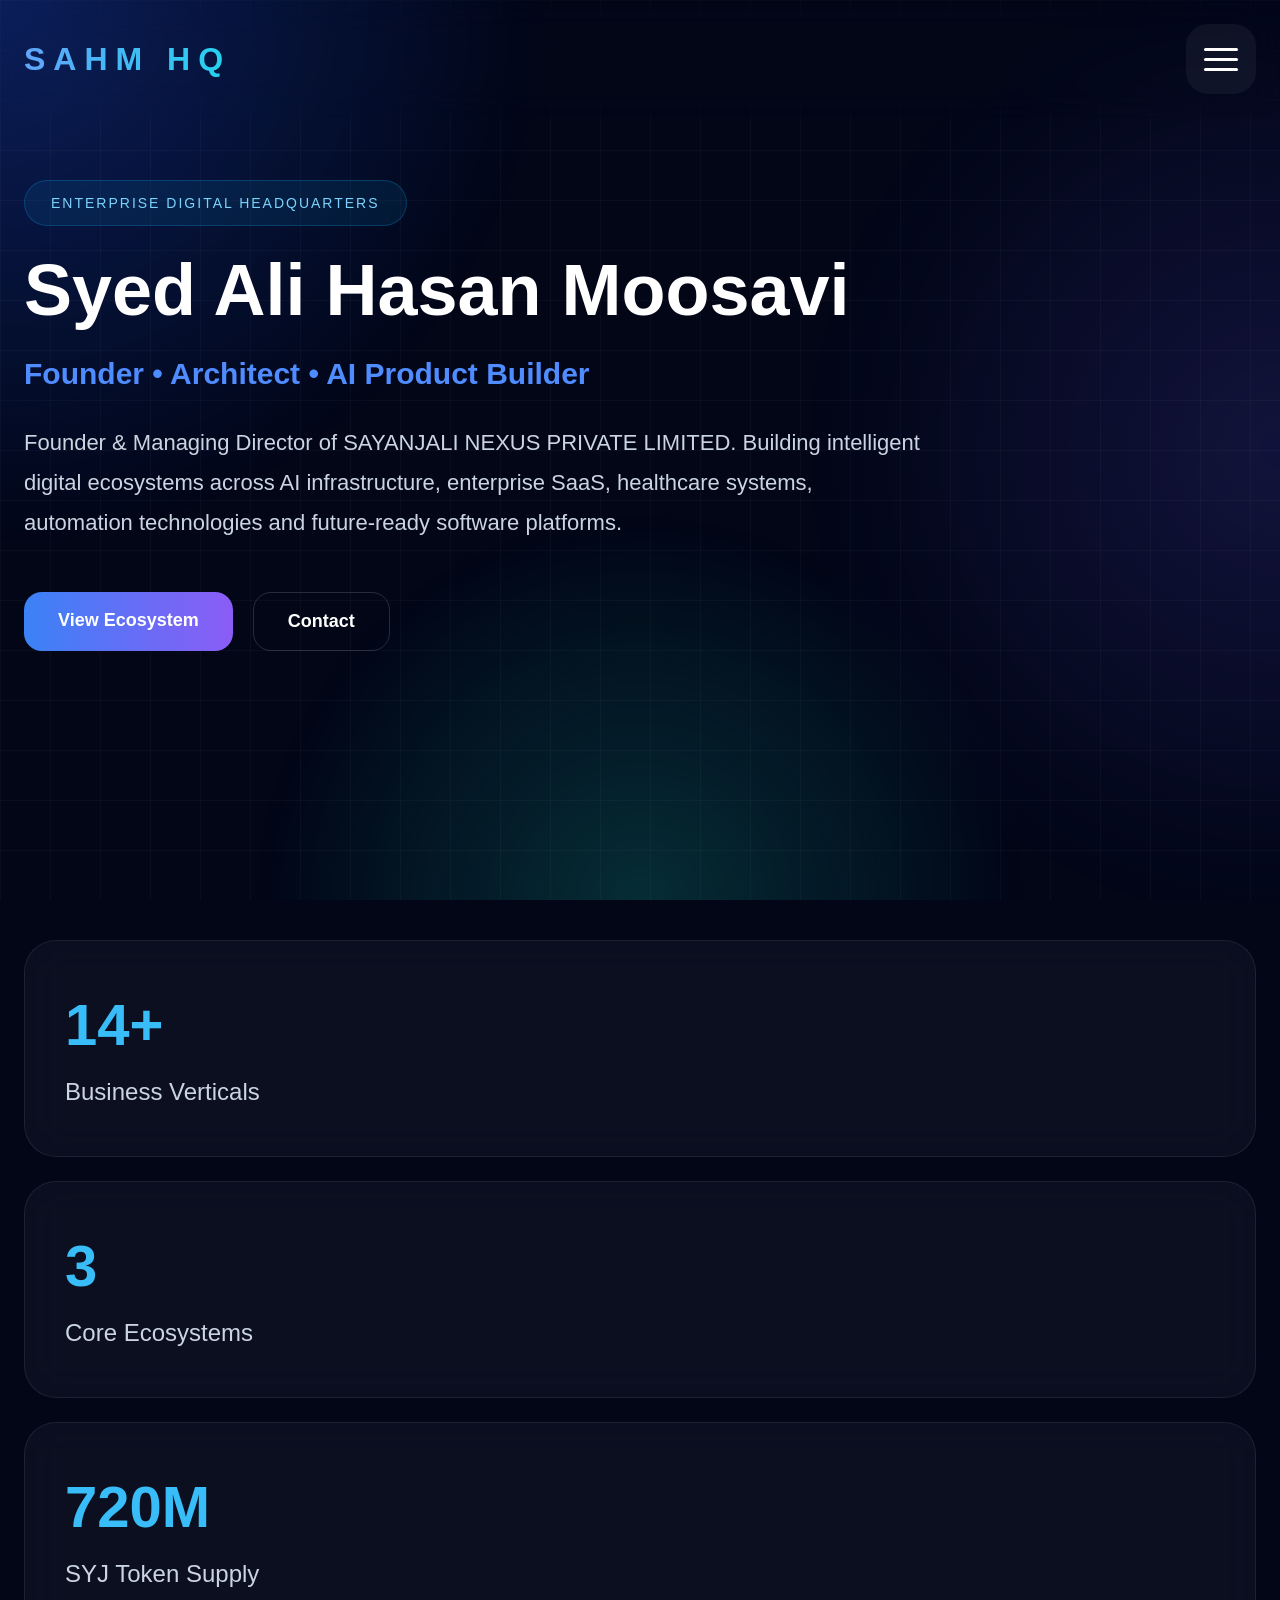
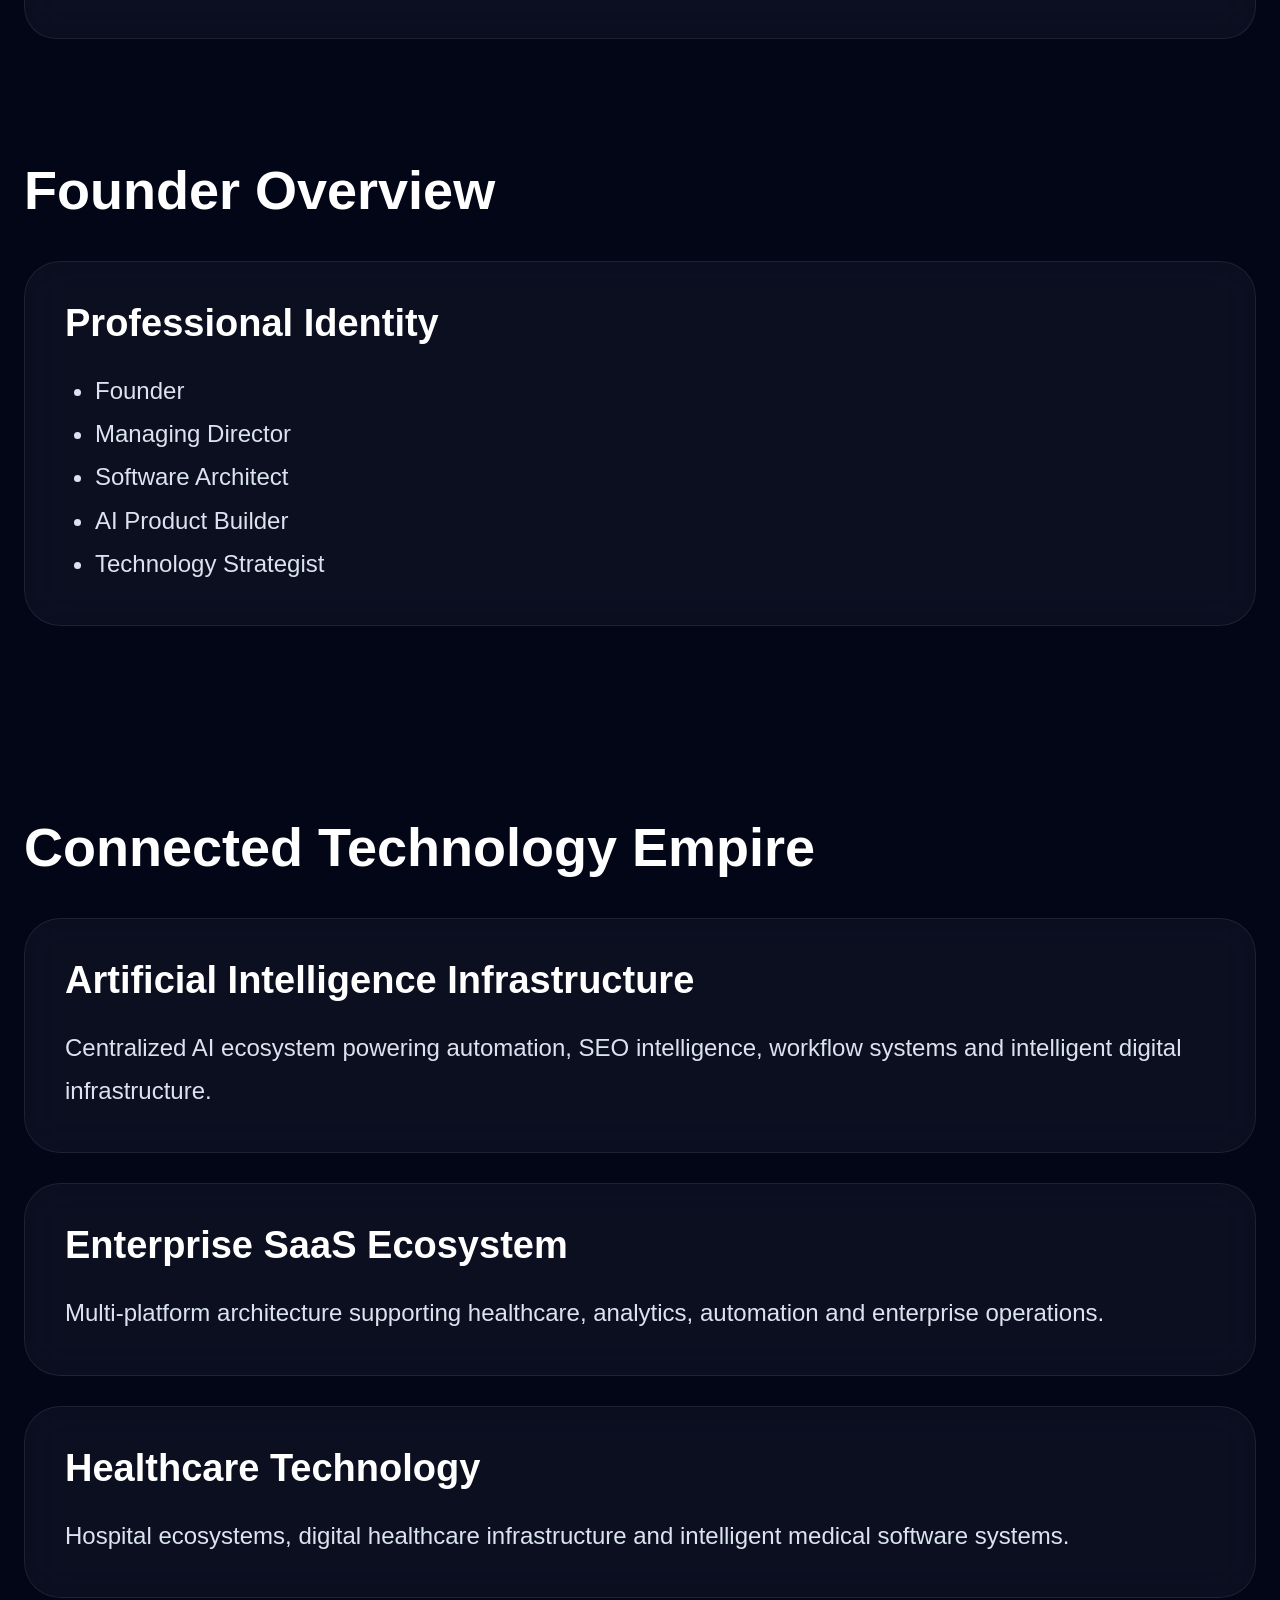
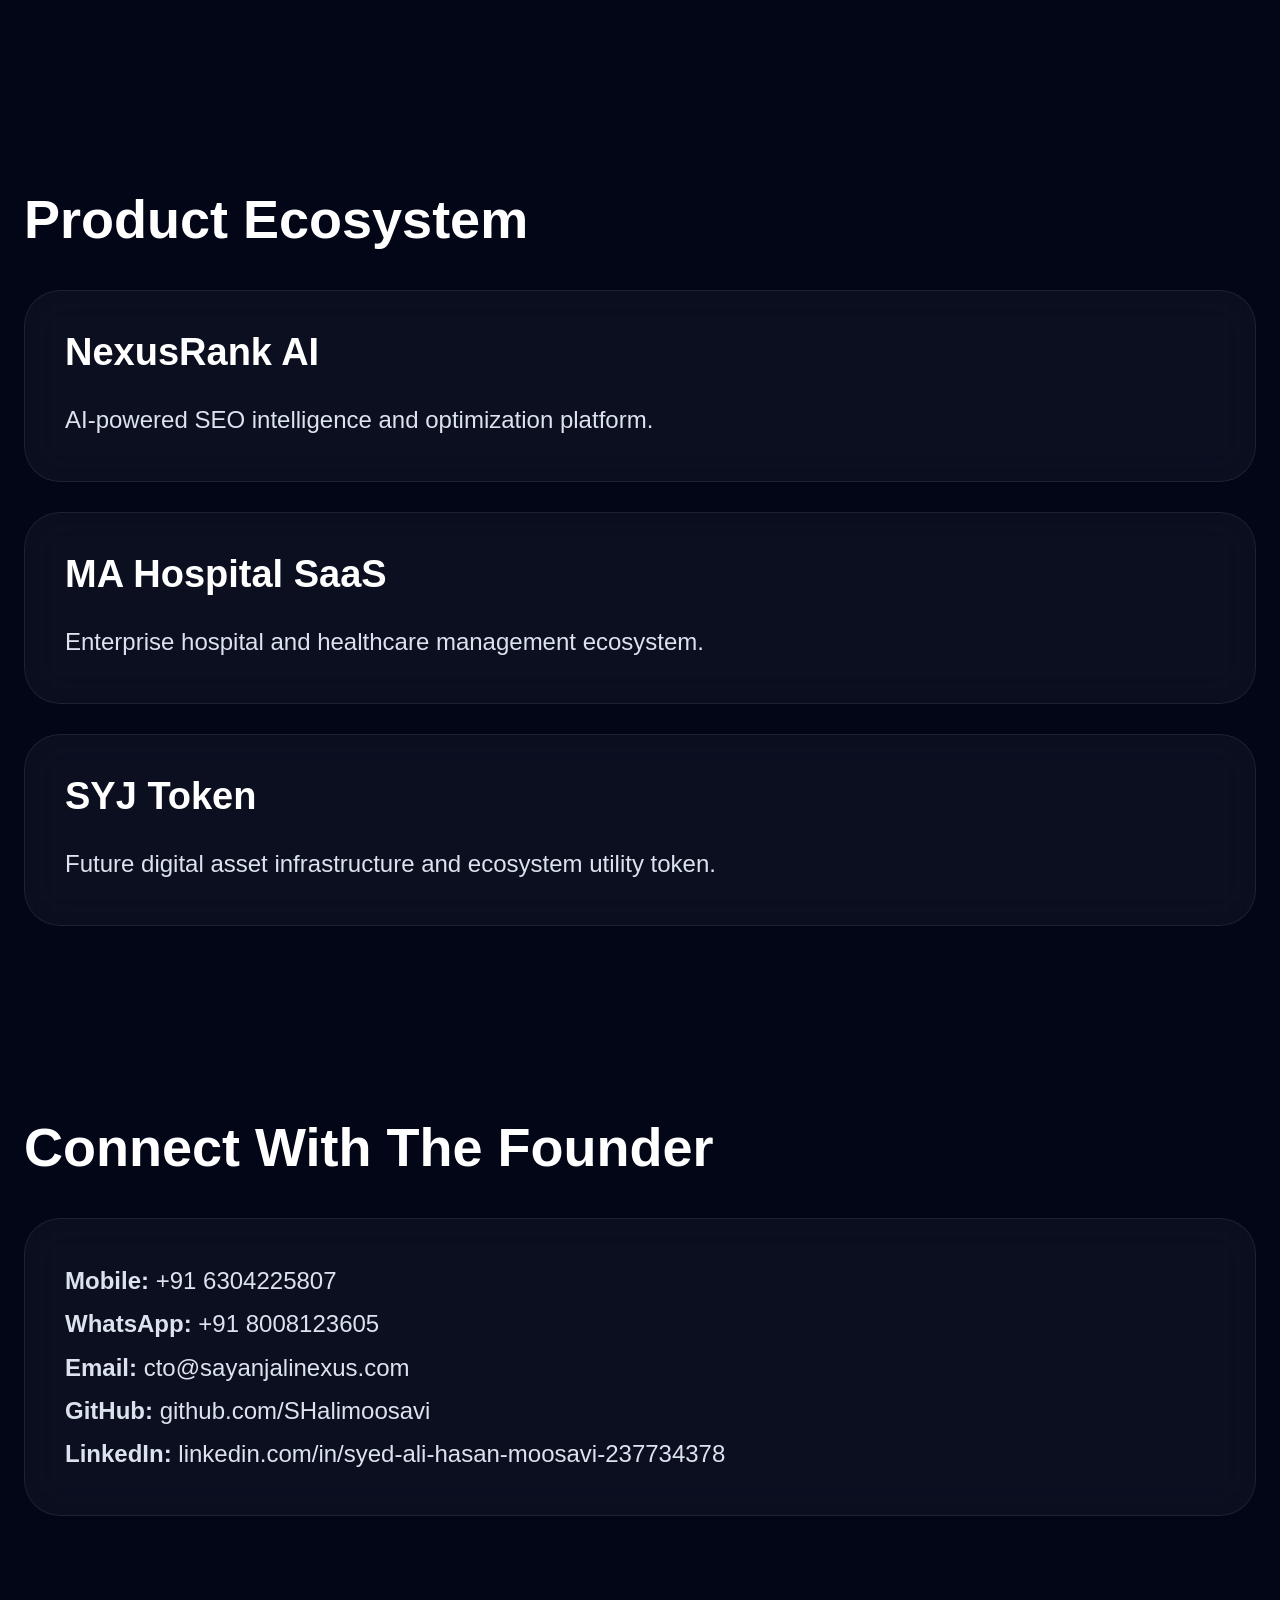
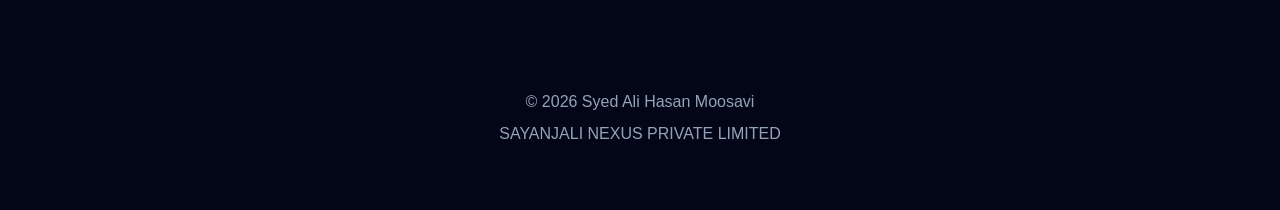
==== commit e026f476: "Complete professional rebuild phase 1" ====
--- a/index.html
+++ b/index.html
@@ -2,2184 +2,261 @@
 <html lang="en">
 
 <head>
-
-<meta charset="UTF-8">
-
-<meta
-http-equiv="X-UA-Compatible"
-content="IE=edge">
-
-<meta
-name="format-detection"
-content="telephone=no">
-
-<meta
-name="mobile-web-app-capable"
-content="yes">
-
-<meta
-name="HandheldFriendly"
-content="true">
-
-<meta
-name="apple-touch-fullscreen"
-content="yes">
-
-<meta
-name="color-scheme"
-content="dark">
-
-<meta
-name="viewport"
-content="width=device-width, initial-scale=1.0">
-
-<title>
-Syed Ali Hasan Moosavi | Enterprise Digital Headquarters
-</title>
-
-<meta
-name="description"
-content="Syed Ali Hasan Moosavi is the Founder of SAYANJALI NEXUS PRIVATE LIMITED building AI platforms, SaaS systems, healthcare technology and digital ecosystems.">
-
-<meta
-name="robots"
-content="index,follow">
-
-<meta
-name="theme-color"
-content="#050816">
-
-<meta
-name="apple-mobile-web-app-capable"
-content="yes">
-
-<meta
-name="apple-mobile-web-app-status-bar-style"
-content="black-translucent">
-
-<meta
-name="apple-mobile-web-app-title"
-content="SAHM HQ">
-
-<link
-rel="canonical"
-href="https://shalimoosavi.github.io/syed-ali-hasan-moosavi/">
-
-<link
-rel="preload"
-href="assets/css/main.css"
-as="style">
-
-<link
-rel="preload"
-href="assets/js/main.js"
-as="script">
-
-<link
-rel="stylesheet"
-href="assets/css/main.css">
-
-<link
-rel="icon"
-type="image/svg+xml"
-href="assets/icons/favicon.svg">
+    <meta charset="UTF-8" />
+    <meta name="viewport" content="width=device-width, initial-scale=1.0" />
+
+    <title>Syed Ali Hasan Moosavi | SAHM HQ</title>
+
+    <link rel="stylesheet" href="assets/css/main.css">
+    <link rel="stylesheet" href="assets/css/responsive.css">
 
 </head>
 
-<!-- ===================================================== -->
-<!-- AI KNOWLEDGE ENGINE -->
-<!-- ===================================================== -->
-
-<section hidden>
-
-<h2>
-AI Knowledge Engine
-</h2>
-
-<p>
-
-Syed Ali Hasan Moosavi is a technology founder,
-software architect,
-AI product builder
-and entrepreneur.
-
-He is the Founder and Managing Director of SAYANJALI NEXUS PRIVATE LIMITED,
-a technology ecosystem focused on Artificial Intelligence,
-Enterprise SaaS,
-Healthcare Technology,
-Automation Infrastructure,
-Digital Commerce
-and Blockchain Innovation.
-
-The SAYANJALI NEXUS ecosystem includes multiple interconnected platforms and research initiatives.
-
-</p>
-
-<h3>
-Core Ecosystem Platforms
-</h3>
-
-<ul>
-
-<li>
-
-NexusRank AI:
-AI-powered SEO Intelligence Platform focused on audits,
-keyword tracking,
-technical SEO,
-competitor intelligence
-and optimization systems.
-
-</li>
-
-<li>
-
-MA Hospital:
-Healthcare management SaaS ecosystem focused on hospital digitization,
-EMR systems,
-patient workflows
-and healthcare infrastructure.
-
-</li>
-
-<li>
-
-SYJ TOKEN Ecosystem:
-Utility-driven digital infrastructure ecosystem integrating SaaS systems,
-digital commerce,
-future blockchain infrastructure
-and ecosystem interoperability.
-
-</li>
-
-</ul>
-
-<h3>
-Research & Innovation Areas
-</h3>
-
-<ul>
-
-<li>Artificial Intelligence</li>
-
-<li>Healthcare Technology</li>
-
-<li>Enterprise SaaS</li>
-
-<li>Automation Systems</li>
-
-<li>SEO Intelligence</li>
-
-<li>Cloud Infrastructure</li>
-
-<li>Blockchain Innovation</li>
-
-<li>Digital Ecosystems</li>
-
-</ul>
-
-<h3>
-Founder Mission
-</h3>
-
-<p>
-
-The long-term mission is to build scalable intelligent digital ecosystems that simplify business operations,
-increase operational efficiency,
-enable automation
-and accelerate digital innovation globally.
-
-</p>
-
-<h3>
-Technology Infrastructure Focus
-</h3>
-
-<p>
-
-The ecosystem focuses on scalable cloud-native architecture,
-AI integration systems,
-automation infrastructure,
-analytics systems,
-multi-platform interoperability
-and future digital infrastructure development.
-
-</p>
-
-</section>
-
-<!-- ===================================================== -->
-<!-- ADVANCED AI ENTITY GRAPH -->
-<!-- ===================================================== -->
-
-<script type="application/ld+json">
-{
-"@context":"https://schema.org",
-"@graph":[
-
-{
-"@type":"Person",
-"@id":"https://shalimoosavi.github.io/syed-ali-hasan-moosavi/#founder",
-"name":"Syed Ali Hasan Moosavi",
-"jobTitle":"Founder & Managing Director",
-"description":"Technology Founder, Software Architect, AI Product Builder and Entrepreneur.",
-"knowsAbout":[
-
-"Artificial Intelligence",
-"Enterprise SaaS",
-"Healthcare Technology",
-"Automation Systems",
-"SEO Intelligence",
-"Cloud Infrastructure",
-"Blockchain Innovation",
-"Digital Ecosystems"
-
-],
-"worksFor":{
-"@id":"https://shalimoosavi.github.io/syed-ali-hasan-moosavi/#organization"
-},
-"creator":[
-
-{
-"@id":"https://shalimoosavi.github.io/syed-ali-hasan-moosavi/#nexusrank"
-},
-
-{
-"@id":"https://shalimoosavi.github.io/syed-ali-hasan-moosavi/#mahospital"
-},
-
-{
-"@id":"https://shalimoosavi.github.io/syed-ali-hasan-moosavi/#syj"
-
-}
-
-]
-},
-
-{
-"@type":"Organization",
-"@id":"https://shalimoosavi.github.io/syed-ali-hasan-moosavi/#organization",
-"name":"SAYANJALI NEXUS PRIVATE LIMITED",
-"description":"Technology ecosystem focused on Artificial Intelligence, Enterprise SaaS, Healthcare Technology, Automation Infrastructure and Blockchain Innovation.",
-"founder":{
-"@id":"https://shalimoosavi.github.io/syed-ali-hasan-moosavi/#founder"
-}
-},
-
-{
-"@type":"SoftwareApplication",
-"@id":"https://shalimoosavi.github.io/syed-ali-hasan-moosavi/#nexusrank",
-"name":"NexusRank AI",
-"applicationCategory":"SEO Intelligence Platform",
-"description":"AI-powered SEO Intelligence platform for audits, analytics, optimization and automation."
-},
-
-{
-"@type":"SoftwareApplication",
-"@id":"https://shalimoosavi.github.io/syed-ali-hasan-moosavi/#mahospital",
-"name":"MA Hospital",
-"applicationCategory":"Healthcare Management SaaS",
-"description":"Healthcare SaaS ecosystem focused on hospital digitization and healthcare infrastructure."
-},
-
-{
-"@type":"CreativeWork",
-"@id":"https://shalimoosavi.github.io/syed-ali-hasan-moosavi/#syj",
-"name":"SYJ TOKEN Ecosystem",
-"description":"Utility-driven digital ecosystem integrating SaaS systems, digital commerce and future blockchain infrastructure."
-},
-
-{
-"@type":"ResearchOrganization",
-"name":"SAYANJALI NEXUS Research Center",
-"parentOrganization":{
-"@id":"https://shalimoosavi.github.io/syed-ali-hasan-moosavi/#organization"
-}
-},
-
-{
-"@type":"WebSite",
-"name":"Syed Ali Hasan Moosavi Enterprise Headquarters",
-"url":"https://shalimoosavi.github.io/syed-ali-hasan-moosavi/"
-}
-
-]
-}
-</script>
-
-<!-- ===================================================== -->
-<!-- AI SEARCH ENTITY SUMMARY -->
-<!-- ===================================================== -->
-
-<meta
-name="subject"
-content="Artificial Intelligence, Enterprise SaaS, Healthcare Technology, Automation Infrastructure and Blockchain Innovation">
-
-<meta
-name="classification"
-content="Technology Founder, AI Product Builder, Software Architect and Digital Ecosystem Developer">
-
-<meta
-name="category"
-content="Technology, Artificial Intelligence, SaaS, Healthcare Technology, Automation Systems">
-
-<meta
-name="coverage"
-content="Global">
-
-<meta
-name="target"
-content="AI Search Engines, Enterprise Technology, SaaS Platforms, Healthcare Systems">
-
-<meta
-name="topic"
-content="AI Platforms, Healthcare SaaS, SEO Intelligence, Automation Infrastructure and Future Blockchain Ecosystems">
-
-<meta
-name="summary"
-content="Enterprise digital ecosystem built by Syed Ali Hasan Moosavi under SAYANJALI NEXUS PRIVATE LIMITED.">
-
-<meta
-name="designer"
-content="Syed Ali Hasan Moosavi">
-
-<meta
-name="owner"
-content="SAYANJALI NEXUS PRIVATE LIMITED">
-
-<meta
-name="url"
-content="https://shalimoosavi.github.io/syed-ali-hasan-moosavi/">
-
-<meta
-name="identifier-URL"
-content="https://shalimoosavi.github.io/syed-ali-hasan-moosavi/">
-
 <body>
 
-<div class="orb orb1"></div>
-<div class="orb orb2"></div>
-
-<canvas id="particles"></canvas>
-
-<!-- ===================================================== -->
-<!-- NAVBAR -->
-<!-- ===================================================== -->
-
-<!-- ===================================================== -->
-<!-- MOBILE NAVIGATION OVERLAY -->
-<!-- ===================================================== -->
-
-<div class="mobile-nav-overlay"></div>
-
-<header class="navbar">
-
-<div class="container nav-container">
-
-<div class="logo">
-S A H M HQ
-</div>
-
-<button
-id="menuToggle"
-class="menu-toggle"
-aria-label="Open Navigation">
-
-<span></span>
-<span></span>
-<span></span>
-
-</button>
-
-<ul
-id="navLinks"
-class="nav-links">
-
-<li><a href="founder/index.html">Founder</a></li>
-
-<li><a href="products/nexusrank-ai.html">NexusRank AI</a></li>
-
-<li><a href="products/ma-hospital.html">MA Hospital</a></li>
-
-<li><a href="products/syj-token-ecosystem.html">SYJ TOKEN</a></li>
-
-<li><a href="research/index.html">Research</a></li>
-
-<li><a href="insights/index.html">Insights</a></li>
-
-<li><a href="contact/index.html">Contact</a></li>
-
-</ul>
-
-</div>
-
-</header>
-
-<!-- ===================================================== -->
-<!-- HERO COMMAND DASHBOARD -->
-<!-- ===================================================== -->
-
-<section class="hero cinematic-section">
-
-<div class="parallax-layer parallax-back"></div>
-
-<div class="parallax-layer parallax-middle"></div>
-
-<div class="parallax-layer parallax-front"></div>
-
-<div class="hero-grid"></div>
-
-<div class="ai-orb"></div>
-
-<!-- ===================================================== -->
-<!-- ORBIT INTELLIGENCE SYSTEM -->
-<!-- ===================================================== -->
-
-<div class="orbit-system">
-
-<!-- PULSE RINGS -->
-
-<div class="pulse-ring"></div>
-<div class="pulse-ring"></div>
-<div class="pulse-ring"></div>
-
-<!-- RADAR -->
-
-<div class="ai-radar"></div>
-
-<!-- ORBIT RINGS -->
-
-<div class="orbit-ring ring-1">
-
-<div class="orbit-node node-1"></div>
-
-</div>
-
-<div class="orbit-ring ring-2">
-
-<div class="orbit-node node-2"></div>
-
-<div class="orbit-node node-3"></div>
-
-</div>
-
-<div class="orbit-ring ring-3">
-
-<div class="orbit-node node-4"></div>
-
-<div class="orbit-node node-5"></div>
-
-</div>
-
-<!-- HUD LABELS -->
-
-<div class="hud-label label-ai">
-
-AI SYSTEMS
-
-</div>
-
-<div class="hud-label label-health">
-
-HEALTHCARE
-
-</div>
-
-<div class="hud-label label-cloud">
-
-CLOUD INFRA
-
-</div>
-
-<div class="hud-label label-chain">
-
-BLOCKCHAIN
-
-</div>
-
-</div>
-
-<div class="light-particle"
-style="
-top:20%;
-left:10%;
-width:6px;
-height:6px;
-animation-duration:8s;
-"></div>
-
-<div class="light-particle"
-style="
-top:60%;
-left:20%;
-width:10px;
-height:10px;
-animation-duration:12s;
-"></div>
-
-<div class="light-particle"
-style="
-top:40%;
-right:15%;
-width:8px;
-height:8px;
-animation-duration:10s;
-"></div>
-
-<div class="container">
-
-<div class="future-badge">
-
-ENTERPRISE DIGITAL HEADQUARTERS
-
-</div>
-
-<h1 class="enterprise-title">
-
-Syed Ali Hasan Moosavi
-
-</h1>
-
-<h2 id="typing-text">
-
-Founder • Architect • AI Product Builder
-
-</h2>
-
-<p class="hero-description">
-
-Founder & Managing Director of
-SAYANJALI NEXUS PRIVATE LIMITED.
-
-Building intelligent digital ecosystems across Artificial Intelligence,
-Enterprise SaaS,
-Healthcare Technology,
-Automation Infrastructure,
-Digital Commerce
-and Future Blockchain Systems.
-
-</p>
-
-<div class="hero-buttons">
-
-<a
-href="founder/index.html"
-class="btn btn-primary">
-
-Enter Founder Profile
-
-</a>
-
-<a
-href="research/index.html"
-class="btn btn-outline">
-
-Explore Research
-
-</a>
-
-</div>
-
-<!-- DASHBOARD METRICS -->
-
-<div class="architecture-grid mt-5">
-
-<div class="metric-widget ai-glow">
-
-<div class="metric">
-
-14+
-
-</div>
-
-<span>
-Business Verticals
-</span>
-
-</div>
-
-<div class="metric-widget ai-glow">
-
-<div class="metric">
-
-3
-
-</div>
-
-<span>
-Core Ecosystems
-</span>
-
-</div>
-
-<div class="metric-widget ai-glow">
-
-<div class="metric">
-
-720M
-
-</div>
-
-<span>
-SYJ Token Supply
-</span>
-
-</div>
-
-<div class="metric-widget ai-glow">
-
-<div class="metric">
-
-AI
-
-</div>
-
-<span>
-Infrastructure Focus
-</span>
-
-</div>
-
-</div>
-
-</div>
-
-</section>
-
-<!-- ===================================================== -->
-<!-- ECOSYSTEM COMMAND GRID -->
-<!-- ===================================================== -->
-
-<section class="section">
-
-<div class="container">
-
-<div class="section-header">
-
-<h2>
-
-Ecosystem Command Grid
-
-</h2>
-
-<p>
-
-Core infrastructure powering the SAYANJALI NEXUS digital ecosystem.
-
-</p>
-
-</div>
-
-<div class="architecture-grid">
-
-<div class="dashboard-panel premium-hover">
-
-<div class="future-badge">
-
-AI SEO INTELLIGENCE
-
-</div>
-
-<h3 class="mt-3">
-
-NexusRank AI
-
-</h3>
-
-<p class="mt-2">
-
-AI-powered SEO Intelligence platform combining audits,
-keyword intelligence,
-technical SEO,
-analytics
-and automation systems.
-
-</p>
-
-<a
-href="products/nexusrank-ai.html"
-class="btn btn-primary mt-3">
-
-Open Platform
-
-</a>
-
-</div>
-
-<div class="dashboard-panel premium-hover">
-
-<div class="future-badge">
-
-HEALTHCARE SAAS
-
-</div>
-
-<h3 class="mt-3">
-
-MA Hospital
-
-</h3>
-
-<p class="mt-2">
-
-Healthcare ecosystem focused on hospital digitization,
-EMR systems,
-patient workflows
-and healthcare infrastructure.
-
-</p>
-
-<a
-href="products/ma-hospital.html"
-class="btn btn-primary mt-3">
-
-Open Platform
-
-</a>
-
-</div>
-
-<div class="dashboard-panel premium-hover">
-
-<div class="future-badge">
-
-BLOCKCHAIN ECOSYSTEM
-
-</div>
-
-<h3 class="mt-3">
-
-SYJ TOKEN
-
-</h3>
-
-<p class="mt-2">
-
-Utility-driven digital ecosystem integrating SaaS systems,
-digital commerce,
-community infrastructure
-and future blockchain innovation.
-
-</p>
-
-<a
-href="products/syj-token-ecosystem.html"
-class="btn btn-primary mt-3">
-
-Explore Ecosystem
-
-</a>
-
-</div>
-
-</div>
-
-</div>
-
-</section>
-
-<!-- ===================================================== -->
-<!-- TECHNOLOGY INTELLIGENCE -->
-<!-- ===================================================== -->
-
-<section class="section">
-
-<div class="container">
-
-<div class="section-header">
-
-<h2>
-
-Technology Intelligence Infrastructure
-
-</h2>
-
-<p>
-
-Advanced technology focus areas driving ecosystem innovation.
-
-</p>
-
-</div>
-
-<div class="ecosystem-map">
-
-<div class="ecosystem-node">
-
-<h3>
-Artificial Intelligence
-</h3>
-
-<p>
-
-AI systems,
-automation infrastructure,
-workflow intelligence
-and future intelligent ecosystems.
-
-</p>
-
-</div>
-
-<div class="ecosystem-node">
-
-<h3>
-Enterprise SaaS
-</h3>
-
-<p>
-
-Scalable cloud-native software infrastructure and enterprise operations systems.
-
-</p>
-
-</div>
-
-<div class="ecosystem-node">
-
-<h3>
-Healthcare Technology
-</h3>
-
-<p>
-
-Hospital ecosystems,
-digital healthcare infrastructure
-and intelligent medical systems.
-
-</p>
-
-</div>
-
-<div class="ecosystem-node">
-
-<h3>
-Automation Systems
-</h3>
-
-<p>
-
-Business automation,
-process orchestration
-and operational intelligence.
-
-</p>
-
-</div>
-
-<div class="ecosystem-node">
-
-<h3>
-Digital Commerce
-</h3>
-
-<p>
-
-Marketplace systems,
-digital payments
-and integrated ecosystem utility.
-
-</p>
-
-</div>
-
-<div class="ecosystem-node">
-
-<h3>
-Future Blockchain
-</h3>
-
-<p>
-
-Utility infrastructure,
-ecosystem interoperability
-and decentralized technologies.
-
-</p>
-
-</div>
-
-</div>
-
-</div>
-
-</section>
-
-<!-- ===================================================== -->
-<!-- ECOSYSTEM INTELLIGENCE DASHBOARD -->
-<!-- ===================================================== -->
-
-<section class="section">
-
-<div class="container">
-
-<div class="section-header">
-
-<h2>
-
-Ecosystem Intelligence Dashboard
-
-</h2>
-
-<p>
-
-Real-time ecosystem architecture and digital infrastructure overview.
-
-</p>
-
-</div>
-
-<div class="architecture-grid">
-
-<!-- AI CORE -->
-
-<div class="command-card ai-glow">
-
-<div class="future-badge">
-
-AI CORE
-
-</div>
-
-<h3 class="mt-3">
-
-Artificial Intelligence Infrastructure
-
-</h3>
-
-<p class="mt-2">
-
-Centralized AI ecosystem powering automation,
-SEO intelligence,
-workflow systems
-and future intelligent infrastructure.
-
-</p>
-
-<div class="mt-3">
-
-<span class="future-badge">
-AI Systems
-</span>
-
-<span class="future-badge">
-Automation
-</span>
-
-<span class="future-badge">
-Optimization
-</span>
-
-</div>
-
-</div>
-
-<!-- SAAS -->
-
-<div class="command-card ai-glow">
-
-<div class="future-badge">
-
-SAAS INFRASTRUCTURE
-
-</div>
-
-<h3 class="mt-3">
-
-Enterprise SaaS Ecosystem
-
-</h3>
-
-<p class="mt-2">
-
-Scalable multi-platform architecture supporting healthcare,
-SEO intelligence,
-automation
-and digital operations.
-
-</p>
-
-<div class="mt-3">
-
-<span class="future-badge">
-Cloud Systems
-</span>
-
-<span class="future-badge">
-Analytics
-</span>
-
-<span class="future-badge">
-Infrastructure
-</span>
-
-</div>
-
-</div>
-
-<!-- BLOCKCHAIN -->
-
-<div class="command-card ai-glow">
-
-<div class="future-badge">
-
-BLOCKCHAIN LAYER
-
-</div>
-
-<h3 class="mt-3">
-
-SYJ Ecosystem Infrastructure
-
-</h3>
-
-<p class="mt-2">
-
-Future blockchain ecosystem supporting utility infrastructure,
-digital economy systems
-and platform interoperability.
-
-</p>
-
-<div class="mt-3">
-
-<span class="future-badge">
-Utility
-</span>
-
-<span class="future-badge">
-Ecosystem
-</span>
-
-<span class="future-badge">
-Digital Economy
-</span>
-
-</div>
-
-</div>
-
-</div>
-
-<!-- METRICS -->
-
-<div class="architecture-grid mt-5">
-
-<div class="dashboard-panel">
-
-<div class="metric-widget">
-
-<div class="metric">
-
-AI
-
-</div>
-
-<span>
-Automation Infrastructure
-</span>
-
-</div>
-
-</div>
-
-<div class="dashboard-panel">
-
-<div class="metric-widget">
-
-<div class="metric">
-
-24/7
-
-</div>
-
-<span>
-Digital Ecosystem Vision
-</span>
-
-</div>
-
-</div>
-
-<div class="dashboard-panel">
-
-<div class="metric-widget">
-
-<div class="metric">
-
-∞
-
-</div>
-
-<span>
-Scalable Architecture
-</span>
-
-</div>
-
-</div>
-
-</div>
-
-</div>
-
-</section>
-
-<!-- ===================================================== -->
-<!-- DIGITAL INFRASTRUCTURE MAP -->
-<!-- ===================================================== -->
-
-<section class="section">
-
-<div class="container">
-
-<div class="section-header">
-
-<h2>
-
-Digital Infrastructure Map
-
-</h2>
-
-<p>
-
-Connected ecosystem architecture across multiple technology verticals.
-
-</p>
-
-</div>
-
-<div class="ecosystem-map">
-
-<div class="ecosystem-node premium-hover">
-
-<h3>
-NexusRank AI
-</h3>
-
-<p>
-
-AI-powered SEO intelligence and analytics infrastructure.
-
-</p>
-
-</div>
-
-<div class="ecosystem-node premium-hover">
-
-<h3>
-MA Hospital
-</h3>
-
-<p>
-
-Healthcare digitization and operational ecosystem.
-
-</p>
-
-</div>
-
-<div class="ecosystem-node premium-hover">
-
-<h3>
-SYJ TOKEN
-</h3>
-
-<p>
-
-Digital utility and ecosystem infrastructure layer.
-
-</p>
-
-</div>
-
-<div class="ecosystem-node premium-hover">
-
-<h3>
-Research Center
-</h3>
-
-<p>
-
-Innovation laboratory focused on future technologies.
-
-</p>
-
-</div>
-
-<div class="ecosystem-node premium-hover">
-
-<h3>
-Knowledge Center
-</h3>
-
-<p>
-
-Technology intelligence and strategic insights platform.
-
-</p>
-
-</div>
-
-<div class="ecosystem-node premium-hover">
-
-<h3>
-Future Blockchain
-</h3>
-
-<p>
-
-Scalable decentralized infrastructure exploration.
-
-</p>
-
-</div>
-
-</div>
-
-</div>
-
-</section>
-
-<!-- ===================================================== -->
-<!-- INTERACTIVE PRODUCT ARCHITECTURE -->
-<!-- ===================================================== -->
-
-<section class="section">
-
-<div class="container">
-
-<div class="section-header">
-
-<h2>
-
-Interactive Product Architecture
-
-</h2>
-
-<p>
-
-Unified ecosystem infrastructure connecting AI,
-Healthcare,
-Automation,
-SaaS
-and Blockchain systems.
-
-</p>
-
-</div>
-
-<div class="architecture-system">
-
-<!-- CORE -->
-
-<div class="architecture-core">
-
-<div class="core-node ai-glow">
-
-<h3>
-
-SNX CORE
-
-</h3>
-
-<p>
-
-SAYANJALI NEXUS Digital Infrastructure
-
-</p>
-
-</div>
-
-<div class="architecture-line"></div>
-
-</div>
-
-<!-- NETWORK -->
-
-<div class="architecture-network">
-
-<!-- NEXUSRANK -->
-
-<div class="architecture-item">
-
-<div class="future-badge">
-
-AI SEO ENGINE
-
-</div>
-
-<h3 class="mt-3">
-
-NexusRank AI
-
-</h3>
-
-<p>
-
-SEO intelligence,
-automation systems,
-analytics infrastructure
-and AI-powered optimization.
-
-</p>
-
-</div>
-
-<!-- MA HOSPITAL -->
-
-<div class="architecture-item">
-
-<div class="future-badge">
-
-HEALTHCARE SYSTEM
-
-</div>
-
-<h3 class="mt-3">
-
-MA Hospital
-
-</h3>
-
-<p>
-
-Hospital operations,
-EMR infrastructure,
-analytics
-and healthcare digitization.
-
-</p>
-
-</div>
-
-<!-- SYJ -->
-
-<div class="architecture-item">
-
-<div class="future-badge">
-
-UTILITY ECOSYSTEM
-
-</div>
-
-<h3 class="mt-3">
-
-SYJ TOKEN
-
-</h3>
-
-<p>
-
-Digital utility layer connecting SaaS systems,
-payments,
-marketplace infrastructure
-and future blockchain systems.
-
-</p>
-
-</div>
-
-</div>
-
-<!-- INFRASTRUCTURE LAYERS -->
-
-<div class="infrastructure-layer">
-
-<div class="infrastructure-box">
-
-<h4>
-
-AI Layer
-
-</h4>
-
-<p>
-
-Automation,
-Optimization,
-Intelligence
-
-</p>
-
-</div>
-
-<div class="infrastructure-box">
-
-<h4>
-
-Cloud Layer
-
-</h4>
-
-<p>
-
-SaaS Infrastructure,
-APIs,
-Scalability
-
-</p>
-
-</div>
-
-<div class="infrastructure-box">
-
-<h4>
-
-Data Layer
-
-</h4>
-
-<p>
-
-Analytics,
-Monitoring,
-Reporting
-
-</p>
-
-</div>
-
-<div class="infrastructure-box">
-
-<h4>
-
-Future Blockchain
-
-</h4>
-
-<p>
-
-Digital Utility,
-Interoperability,
-Ecosystem Economy
-
-</p>
-
-</div>
-
-</div>
-
-</div>
-
-</div>
-
-</section>
-
-<!-- ===================================================== -->
-<!-- RESEARCH & INNOVATION -->
-<!-- ===================================================== -->
-
-<section class="section">
-
-<div class="container">
-
-<div class="section-header">
-
-<h2>
-
-Research & Innovation Command
-
-</h2>
-
-<p>
-
-Future technology exploration and advanced ecosystem research.
-
-</p>
-
-</div>
-
-<div class="architecture-grid">
-
-<div class="intelligence-block">
-
-<h3>
-AI Research Systems
-</h3>
-
-<p>
-
-Research focused on scalable AI infrastructure,
-automation ecosystems
-and intelligent workflow systems.
-
-</p>
-
-</div>
-
-<div class="intelligence-block">
-
-<h3>
-Healthcare Innovation
-</h3>
-
-<p>
-
-Advanced digital healthcare infrastructure,
-analytics systems
-and future medical technologies.
-
-</p>
-
-</div>
-
-<div class="intelligence-block">
-
-<h3>
-Blockchain Infrastructure
-</h3>
-
-<p>
-
-Exploration of future blockchain ecosystems,
-utility architectures
-and digital economies.
-
-</p>
-
-</div>
-
-</div>
-
-<div class="hero-buttons mt-4">
-
-<a
-href="research/index.html"
-class="btn btn-primary">
-
-Open Research Center
-
-</a>
-
-<a
-href="insights/index.html"
-class="btn btn-outline">
-
-Open Knowledge Center
-
-</a>
-
-</div>
-
-</div>
-
-</section>
-
-<!-- ===================================================== -->
-<!-- FOUNDER TIMELINE SYSTEM -->
-<!-- ===================================================== -->
-
-<section class="section">
-
-<div class="container">
-
-<div class="section-header">
-
-<h2>
-
-Founder Evolution Timeline
-
-</h2>
-
-<p>
-
-Leadership journey,
-ecosystem growth
-and future innovation roadmap.
-
-</p>
-
-</div>
-
-<div class="timeline-system">
-
-<!-- ENTRY 1 -->
-
-<div class="timeline-entry">
-
-<div class="timeline-card">
-
-<div class="timeline-year">
-
-FOUNDATION PHASE
-
-</div>
-
-<h3>
-
-Technology Exploration
-
-</h3>
-
-<p>
-
-Initial exploration into software systems,
-digital infrastructure,
-automation concepts
-and scalable technology ecosystems.
-
-Focus on understanding operational inefficiencies
-and future digital transformation opportunities.
-
-</p>
-
-</div>
-
-</div>
-
-<!-- ENTRY 2 -->
-
-<div class="timeline-entry">
-
-<div class="timeline-card">
-
-<div class="timeline-year">
-
-ARCHITECTURE PHASE
-
-</div>
-
-<h3>
-
-Building Intelligent Systems
-
-</h3>
-
-<p>
-
-Development of scalable SaaS concepts,
-AI-powered systems,
-automation infrastructure
-and enterprise-ready digital ecosystems.
-
-Strategic focus on interoperability,
-cloud infrastructure
-and intelligent operational systems.
-
-</p>
-
-</div>
-
-</div>
-
-<!-- ENTRY 3 -->
-
-<div class="timeline-entry">
-
-<div class="timeline-card">
-
-<div class="timeline-year">
-
-ECOSYSTEM PHASE
-
-</div>
-
-<h3>
-
-SAYANJALI NEXUS PRIVATE LIMITED
-
-</h3>
-
-<p>
-
-Formation of a multi-vertical technology ecosystem focused on Artificial Intelligence,
-Healthcare Technology,
-Enterprise SaaS,
-Automation Systems
-and Future Blockchain Infrastructure.
-
-</p>
-
-</div>
-
-</div>
-
-<!-- ENTRY 4 -->
-
-<div class="timeline-entry">
-
-<div class="timeline-card">
-
-<div class="timeline-year">
-
-FUTURE PHASE
-
-</div>
-
-<h3>
-
-Global Digital Infrastructure Vision
-
-</h3>
-
-<p>
-
-Long-term vision focused on building globally scalable digital ecosystems integrating AI,
-cloud systems,
-automation infrastructure,
-digital commerce
-and intelligent decentralized technologies.
-
-</p>
-
-</div>
-
-</div>
-
-</div>
-
-<!-- FUTURE ROADMAP -->
-
-<div class="future-roadmap">
-
-<div class="roadmap-node">
-
-<div class="future-badge">
-
-AI SYSTEMS
-
-</div>
-
-<h3 class="mt-3">
-
-AI Infrastructure Expansion
-
-</h3>
-
-<p>
-
-Expansion of AI-powered automation systems,
-analytics engines
-and intelligent workflow ecosystems.
-
-</p>
-
-</div>
-
-<div class="roadmap-node">
-
-<div class="future-badge">
-
-HEALTHCARE
-
-</div>
-
-<h3 class="mt-3">
-
-Healthcare Ecosystem Scaling
-
-</h3>
-
-<p>
-
-Growth of healthcare SaaS infrastructure,
-hospital digitization
-and future medical intelligence systems.
-
-</p>
-
-</div>
-
-<div class="roadmap-node">
-
-<div class="future-badge">
-
-BLOCKCHAIN
-
-</div>
-
-<h3 class="mt-3">
-
-Future Blockchain Infrastructure
-
-</h3>
-
-<p>
-
-Research and development of scalable utility-driven blockchain infrastructure
-and ecosystem interoperability.
-
-</p>
-
-</div>
-
-</div>
-
-</div>
-
-</section>
-
-<!-- ===================================================== -->
-<!-- FOUNDER VISION -->
-<!-- ===================================================== -->
-
-<section class="section">
-
-<div class="container">
-
-<div class="dashboard-panel ai-glow">
-
-<div class="future-badge">
-
-FOUNDER VISION
-
-</div>
-
-<h2 class="mt-3">
-
-Building Intelligent Digital Ecosystems
-
-</h2>
-
-<p class="mt-3">
-
-The long-term vision of SAYANJALI NEXUS PRIVATE LIMITED is to create interconnected intelligent ecosystems capable of supporting enterprise software,
-AI-powered operations,
-digital healthcare,
-automation infrastructure,
-digital commerce
-and future blockchain-enabled systems.
-
-</p>
-
-<p class="mt-3">
-
-Rather than building isolated software products,
-the ecosystem strategy focuses on interoperability,
-scalability
-and unified digital infrastructure.
-
-</p>
-
-<div class="hero-buttons mt-4">
-
-<a
-href="founder/index.html"
-class="btn btn-primary">
-
-View Founder Profile
-
-</a>
-
-<a
-href="contact/index.html"
-class="btn btn-outline">
-
-Contact Headquarters
-
-</a>
-
-</div>
-
-</div>
-
-</div>
-
-</section>
-
-<!-- ===================================================== -->
-<!-- FOOTER -->
-<!-- ===================================================== -->
-
-<footer>
-
-<div class="container">
-
-<p>
-© 2026 Syed Ali Hasan Moosavi
-</p>
-
-<p>
-Enterprise Digital Headquarters
-</p>
-
-<p>
-SAYANJALI NEXUS PRIVATE LIMITED
-</p>
-
-</div>
-
-</footer>
-
-<!-- ===================================================== -->
-<!-- ENTERPRISE KNOWLEDGE GRAPH -->
-<!-- ===================================================== -->
-
-<script type="application/ld+json">
-{
-"@context":"https://schema.org",
-"@graph":[
-
-{
-"@type":"Person",
-"name":"Syed Ali Hasan Moosavi",
-"jobTitle":"Founder & Managing Director",
-"worksFor":{
-"@type":"Organization",
-"name":"SAYANJALI NEXUS PRIVATE LIMITED"
-}
-},
-
-{
-"@type":"Organization",
-"name":"SAYANJALI NEXUS PRIVATE LIMITED",
-"description":"Technology ecosystem focused on Artificial Intelligence, Enterprise SaaS, Healthcare Technology and Future Digital Infrastructure."
-},
-
-{
-"@type":"SoftwareApplication",
-"name":"NexusRank AI"
-},
-
-{
-"@type":"SoftwareApplication",
-"name":"MA Hospital"
-},
-
-{
-"@type":"CreativeWork",
-"name":"SYJ TOKEN Ecosystem"
-}
-
-]
-}
-</script>
-
-<script
-src="assets/js/main.js"
-defer></script>
-
-<!-- PWA SERVICE WORKER -->
-
-<script>
-
-if("serviceWorker" in navigator){
-
-window.addEventListener(
-"load",
-()=>{
-
-navigator.serviceWorker.register(
-"/syed-ali-hasan-moosavi/service-worker.js"
-)
-
-.then(reg=>{
-
-console.log(
-"PWA active",
-reg
-);
-
-})
-
-.catch(err=>{
-
-console.log(
-"PWA failed",
-err
-);
-
-});
-
-});
-
-}
-
-</script>
-
-<section class="ecosystem-graph cinematic-section">
-
-<div class="container">
-
-<div class="section-heading">
-
-<span class="section-tag">
-
-DIGITAL ECOSYSTEM INFRASTRUCTURE
-
-</span>
-
-<h2>
-
-Connected Technology Empire
-
-</h2>
-
-<p>
-
-An interconnected network of SaaS platforms,
-AI systems,
-healthcare technologies,
-automation infrastructures
-and future digital ecosystems.
-
-</p>
-
-</div>
-
-<div class="ecosystem-graph">
-
-<div class="ecosystem-core">
-
-<div class="core-pulse"></div>
-
-<div class="core-content">
-
-<h3>
-
-SAHM HQ
-
-</h3>
-
-<p>
-
-INTELLIGENCE CORE
-
-</p>
-
-</div>
-
-</div>
-
-<div class="graph-node node-nexus">
-
-<h3>
-
-NexusRank AI
-
-</h3>
-
-<span>
-
-SEO Intelligence
-
-</span>
-
-</div>
-
-<div class="graph-node node-hospital">
-
-<h3>
-
-MA Hospital
-
-</h3>
-
-<span>
-
-Healthcare SaaS
-
-</span>
-
-</div>
-
-<div class="graph-node node-syj">
-
-<h3>
-
-SYJ Ecosystem
-
-</h3>
-
-<span>
-
-Blockchain Systems
-
-</span>
-
-</div>
-
-<div class="graph-node node-ai">
-
-<h3>
-
-AI Automation
-
-</h3>
-
-<span>
-
-Workflow Systems
-
-</span>
-
-</div>
-
-<div class="graph-node node-cloud">
-
-<h3>
-
-Cloud Infra
-
-</h3>
-
-<span>
-
-Enterprise Systems
-
-</span>
-
-</div>
-
-<div class="graph-node node-research">
-
-<h3>
-
-Research Lab
-
-</h3>
-
-<span>
-
-Future Technology
-
-</span>
-
-</div>
-
-<svg
-class="graph-lines"
-viewBox="0 0 1200 800"
-preserveAspectRatio="none">
-
-<line x1="600" y1="400" x2="250" y2="140" />
-<line x1="600" y1="400" x2="930" y2="180" />
-<line x1="600" y1="400" x2="980" y2="620" />
-<line x1="600" y1="400" x2="230" y2="650" />
-<line x1="600" y1="400" x2="350" y2="400" />
-<line x1="600" y1="400" x2="900" y2="420" />
-
-</svg>
-
-</div>
-
-</div>
-
-</section>
-
-<body>
-
-<!-- ===================================================== -->
-<!-- FLOATING INTELLIGENCE LIGHTS -->
-<!-- ===================================================== -->
-
-<div class="ambient-light ambient-light-1"></div>
-
-<div class="ambient-light ambient-light-2"></div>
-
-<div class="ambient-light ambient-light-3"></div>
-
-<div class="ambient-light ambient-light-4"></div>
-
-<!-- ===================================================== -->
-<!-- INTELLIGENCE BEAMS -->
-<!-- ===================================================== -->
-
-<div class="light-beam beam-1"></div>
-
-<div class="light-beam beam-2"></div>
-
-<div class="light-beam beam-3"></div>
+    <!-- BACKGROUND -->
+
+    <div class="background-glow"></div>
+    <div class="grid-overlay"></div>
+
+    <!-- HEADER -->
+
+    <header class="header">
+
+        <div class="logo">
+            SAHM HQ
+        </div>
+
+        <button class="menu-btn" id="menuBtn">
+            <span></span>
+            <span></span>
+            <span></span>
+        </button>
+
+    </header>
+
+    <!-- MOBILE MENU -->
+
+    <div class="mobile-menu" id="mobileMenu">
+
+        <a href="#hero">Home</a>
+        <a href="#about">About</a>
+        <a href="#ecosystem">Ecosystem</a>
+        <a href="#products">Products</a>
+        <a href="#contact">Contact</a>
+
+    </div>
+
+    <!-- HERO -->
+
+    <section class="hero" id="hero">
+
+        <div class="hero-badge">
+            ENTERPRISE DIGITAL HEADQUARTERS
+        </div>
+
+        <h1>
+            Syed Ali Hasan Moosavi
+        </h1>
+
+        <h2>
+            Founder • Architect • AI Product Builder
+        </h2>
+
+        <p>
+            Founder & Managing Director of SAYANJALI NEXUS PRIVATE LIMITED.
+            Building intelligent digital ecosystems across AI infrastructure,
+            enterprise SaaS, healthcare systems, automation technologies
+            and future-ready software platforms.
+        </p>
+
+        <div class="hero-buttons">
+
+            <a href="#products" class="primary-btn">
+                View Ecosystem
+            </a>
+
+            <a href="#contact" class="secondary-btn">
+                Contact
+            </a>
+
+        </div>
+
+    </section>
+
+    <!-- STATS -->
+
+    <section class="stats-section">
+
+        <div class="stat-card">
+            <h3>14+</h3>
+            <p>Business Verticals</p>
+        </div>
+
+        <div class="stat-card">
+            <h3>3</h3>
+            <p>Core Ecosystems</p>
+        </div>
+
+        <div class="stat-card">
+            <h3>720M</h3>
+            <p>SYJ Token Supply</p>
+        </div>
+
+    </section>
+
+    <!-- ABOUT -->
+
+    <section class="content-section" id="about">
+
+        <div class="section-title">
+            Founder Overview
+        </div>
+
+        <div class="glass-card">
+
+            <h3>Professional Identity</h3>
+
+            <ul>
+
+                <li>Founder</li>
+                <li>Managing Director</li>
+                <li>Software Architect</li>
+                <li>AI Product Builder</li>
+                <li>Technology Strategist</li>
+
+            </ul>
+
+        </div>
+
+    </section>
+
+    <!-- ECOSYSTEM -->
+
+    <section class="content-section" id="ecosystem">
+
+        <div class="section-title">
+            Connected Technology Empire
+        </div>
+
+        <div class="glass-card">
+
+            <h3>Artificial Intelligence Infrastructure</h3>
+
+            <p>
+                Centralized AI ecosystem powering automation,
+                SEO intelligence, workflow systems and intelligent
+                digital infrastructure.
+            </p>
+
+        </div>
+
+        <div class="glass-card">
+
+            <h3>Enterprise SaaS Ecosystem</h3>
+
+            <p>
+                Multi-platform architecture supporting healthcare,
+                analytics, automation and enterprise operations.
+            </p>
+
+        </div>
+
+        <div class="glass-card">
+
+            <h3>Healthcare Technology</h3>
+
+            <p>
+                Hospital ecosystems, digital healthcare infrastructure
+                and intelligent medical software systems.
+            </p>
+
+        </div>
+
+    </section>
+
+    <!-- PRODUCTS -->
+
+    <section class="content-section" id="products">
+
+        <div class="section-title">
+            Product Ecosystem
+        </div>
+
+        <div class="glass-card">
+
+            <h3>NexusRank AI</h3>
+
+            <p>
+                AI-powered SEO intelligence and optimization platform.
+            </p>
+
+        </div>
+
+        <div class="glass-card">
+
+            <h3>MA Hospital SaaS</h3>
+
+            <p>
+                Enterprise hospital and healthcare management ecosystem.
+            </p>
+
+        </div>
+
+        <div class="glass-card">
+
+            <h3>SYJ Token</h3>
+
+            <p>
+                Future digital asset infrastructure and ecosystem utility token.
+            </p>
+
+        </div>
+
+    </section>
+
+    <!-- CONTACT -->
+
+    <section class="content-section" id="contact">
+
+        <div class="section-title">
+            Connect With The Founder
+        </div>
+
+        <div class="glass-card contact-card">
+
+            <p><strong>Mobile:</strong> +91 6304225807</p>
+
+            <p><strong>WhatsApp:</strong> +91 8008123605</p>
+
+            <p><strong>Email:</strong> cto@sayanjalinexus.com</p>
+
+            <p><strong>GitHub:</strong> github.com/SHalimoosavi</p>
+
+            <p><strong>LinkedIn:</strong>
+                linkedin.com/in/syed-ali-hasan-moosavi-237734378
+            </p>
+
+        </div>
+
+    </section>
+
+    <!-- FOOTER -->
+
+    <footer class="footer">
+
+        <p>
+            © 2026 Syed Ali Hasan Moosavi
+        </p>
+
+        <p>
+            SAYANJALI NEXUS PRIVATE LIMITED
+        </p>
+
+    </footer>
+
+    <script src="assets/js/main.js"></script>
+
+</body>
 
 </html>
--- a/assets/css/main.css
+++ b/assets/css/main.css
@@ -1,5926 +1,253 @@
-/* =======================================================
-   SYED ALI HASAN MOOSAVI
-   FOUNDER COMMAND CENTER
-   PHASE 8B FINAL CSS
-======================================================= */
-
-/* =======================================================
-   ROOT VARIABLES
-======================================================= */
-
-:root{
-
---bg:#050816;
---bg-secondary:#081122;
---bg-tertiary:#0c162d;
-
---surface:
-rgba(255,255,255,.05);
-
---surface-hover:
-rgba(255,255,255,.08);
-
---glass:
-rgba(255,255,255,.05);
-
---glass-border:
-rgba(255,255,255,.08);
-
---primary:#5b8cff;
---secondary:#7f5cff;
---accent:#00e0ff;
-
---success:#22c55e;
---warning:#f59e0b;
---danger:#ef4444;
-
---text:#ffffff;
---text-muted:#94a3b8;
-
---radius-sm:16px;
---radius-md:24px;
---radius-lg:32px;
-
---shadow-sm:
-0 10px 30px rgba(0,0,0,.20);
-
---shadow-md:
-0 20px 50px rgba(0,0,0,.35);
-
---shadow-lg:
-0 30px 80px rgba(0,0,0,.50);
-
---transition:
-all .35s ease;
-
-}
-
-/* =======================================================
-   RESET
-======================================================= */
-
 *{
-
-margin:0;
-padding:0;
-
-box-sizing:border-box;
-
+    margin:0;
+    padding:0;
+    box-sizing:border-box;
 }
 
 html{
-
-scroll-behavior:smooth;
-
+    scroll-behavior:smooth;
 }
 
 body{
-
-font-family:
-Inter,
-Segoe UI,
-Roboto,
-sans-serif;
-
-background:
-linear-gradient(
-180deg,
-var(--bg),
-var(--bg-secondary),
-var(--bg)
-);
-
-color:var(--text);
-
-overflow-x:hidden;
-
-line-height:1.7;
-
-min-height:100vh;
-
-position:relative;
-
-}
-
-/* =======================================================
-   GLOBAL ELEMENTS
-======================================================= */
-
-a{
-
-text-decoration:none;
-color:inherit;
-
-}
-
-img{
-
-max-width:100%;
-display:block;
-
-}
-
-ul{
-
-list-style:none;
-
-}
-
-.container{
-
-width:min(1280px,92%);
-margin:auto;
-
-}
-
-/* =======================================================
-   PARTICLES LAYER
-======================================================= */
-
-#particles{
-
-position:fixed;
-
-top:0;
-left:0;
-
-width:100%;
-height:100%;
-
-pointer-events:none;
-
-z-index:-3;
-
-}
-
-/* =======================================================
-   AURORA ORBS
-======================================================= */
-
-.orb{
-
-position:fixed;
-
-border-radius:50%;
-
-filter:blur(140px);
-
-opacity:.22;
-
-pointer-events:none;
-
-z-index:-2;
-
-animation:
-floatOrb 18s ease-in-out infinite;
-
-}
-
-.orb1{
-
-width:500px;
-height:500px;
-
-background:
-#5b8cff;
-
-top:-150px;
-right:-120px;
-
-}
-
-.orb2{
-
-width:500px;
-height:500px;
-
-background:
-#00e0ff;
-
-left:-180px;
-bottom:-180px;
-
-animation-delay:4s;
-
-}
-
-@keyframes floatOrb{
-
-0%{
-
-transform:
-translateY(0);
-
-}
-
-50%{
-
-transform:
-translateY(-60px);
-
-}
-
-100%{
-
-transform:
-translateY(0);
-
-}
-
-}
-
-/* =======================================================
-   NAVIGATION
-======================================================= */
-
-.navbar{
-
-position:fixed;
-
-top:0;
-left:0;
-
-width:100%;
-
-z-index:1000;
-
-background:
-rgba(5,8,22,.75);
-
-backdrop-filter:
-blur(20px);
-
-border-bottom:
-1px solid rgba(255,255,255,.08);
-
-transition:
-var(--transition);
-
-}
-
-.nav-container{
-
-display:flex;
-
-justify-content:space-between;
-
-align-items:center;
-
-padding:20px 0;
-
+    background:#020617;
+    color:white;
+    font-family:Arial, sans-serif;
+    overflow-x:hidden;
+}
+
+/* BACKGROUND */
+
+.background-glow{
+    position:fixed;
+    width:100%;
+    height:100%;
+    background:
+    radial-gradient(circle at top left,#1d4ed8 0%,transparent 35%),
+    radial-gradient(circle at bottom,#0f766e 0%,transparent 35%),
+    radial-gradient(circle at right,#312e81 0%,transparent 35%);
+    opacity:.35;
+    z-index:-2;
+}
+
+.grid-overlay{
+    position:fixed;
+    width:100%;
+    height:100%;
+    background-image:
+    linear-gradient(rgba(255,255,255,0.03) 1px, transparent 1px),
+    linear-gradient(90deg, rgba(255,255,255,0.03) 1px, transparent 1px);
+    background-size:50px 50px;
+    z-index:-1;
+}
+
+/* HEADER */
+
+.header{
+    position:fixed;
+    top:0;
+    width:100%;
+    display:flex;
+    justify-content:space-between;
+    align-items:center;
+    padding:24px;
+    z-index:1000;
+    backdrop-filter:blur(18px);
 }
 
 .logo{
-
-font-size:1.4rem;
-
-font-weight:800;
-
-letter-spacing:2px;
-
-background:
-linear-gradient(
-90deg,
-var(--primary),
-var(--accent)
-);
-
--webkit-background-clip:text;
--webkit-text-fill-color:transparent;
-
-}
-
-.menu-toggle{
-
-display:none;
-
-background:none;
-border:none;
-
-font-size:2rem;
-
-color:white;
-
-cursor:pointer;
-
-}
-
-/* =======================================================
-   NAV LINKS
-======================================================= */
-
-.nav-links{
-
-display:flex;
-
-align-items:center;
-
-gap:30px;
-
-}
-
-.nav-links a{
-
-position:relative;
-
-font-weight:500;
-
-transition:
-var(--transition);
-
-}
-
-.nav-links a:hover{
-
-color:
-var(--accent);
-
-}
-
-.nav-links a::after{
-
-content:"";
-
-position:absolute;
-
-left:0;
-bottom:-6px;
-
-width:0;
-height:2px;
-
-background:
-var(--accent);
-
-transition:
-var(--transition);
-
-}
-
-.nav-links a:hover::after{
-
-width:100%;
-
-}
-
-/* =======================================================
-   HERO COMMAND CENTER
-======================================================= */
+    font-size:32px;
+    font-weight:700;
+    letter-spacing:8px;
+    background:linear-gradient(to right,#60a5fa,#22d3ee);
+    -webkit-background-clip:text;
+    -webkit-text-fill-color:transparent;
+}
+
+.menu-btn{
+    width:70px;
+    height:70px;
+    border:none;
+    border-radius:22px;
+    background:rgba(255,255,255,0.05);
+    backdrop-filter:blur(20px);
+    display:flex;
+    flex-direction:column;
+    justify-content:center;
+    align-items:center;
+    gap:7px;
+}
+
+.menu-btn span{
+    width:34px;
+    height:3px;
+    background:white;
+    border-radius:10px;
+}
+
+/* MOBILE MENU */
+
+.mobile-menu{
+    position:fixed;
+    top:0;
+    right:-100%;
+    width:80%;
+    height:100vh;
+    background:#020617;
+    z-index:999;
+    padding:120px 40px;
+    transition:.4s;
+    display:flex;
+    flex-direction:column;
+    gap:30px;
+}
+
+.mobile-menu.active{
+    right:0;
+}
+
+.mobile-menu a{
+    color:white;
+    text-decoration:none;
+    font-size:24px;
+}
+
+/* HERO */
 
 .hero{
-
-min-height:100vh;
-
-display:flex;
-
-align-items:center;
-
-padding-top:120px;
-
-position:relative;
-
-}
-
-.hero-content{
-
-max-width:900px;
-
-position:relative;
-
-z-index:2;
-
+    min-height:100vh;
+    padding:180px 24px 80px;
 }
 
 .hero-badge{
-
-display:inline-flex;
-
-align-items:center;
-
-gap:10px;
-
-padding:12px 22px;
-
-border-radius:999px;
-
-background:
-rgba(255,255,255,.06);
-
-border:
-1px solid rgba(255,255,255,.08);
-
-backdrop-filter:
-blur(12px);
-
-margin-bottom:30px;
-
-font-size:.85rem;
-
-letter-spacing:1px;
-
-text-transform:uppercase;
-
+    display:inline-block;
+    padding:14px 26px;
+    border-radius:999px;
+    background:rgba(14,165,233,0.1);
+    border:1px solid rgba(14,165,233,0.25);
+    color:#7dd3fc;
+    margin-bottom:30px;
+    font-size:14px;
+    letter-spacing:2px;
 }
 
 .hero h1{
-
-font-size:
-clamp(
-3.5rem,
-9vw,
-7rem
-);
-
-line-height:1.05;
-
-margin-bottom:15px;
-
-font-weight:800;
-
+    font-size:72px;
+    line-height:0.95;
+    margin-bottom:30px;
 }
 
 .hero h2{
-
-font-size:
-clamp(
-1.8rem,
-4vw,
-2.8rem
-);
-
-margin-bottom:24px;
-
-color:
-var(--primary);
-
-transition:
-var(--transition);
-
-}
-
-.hero-description{
-
-max-width:820px;
-
-font-size:1.15rem;
-
-color:#cbd5e1;
-
-margin-bottom:40px;
-
-}
-
-/* =======================================================
-   HERO BUTTONS
-======================================================= */
+    font-size:30px;
+    color:#4f8cff;
+    margin-bottom:30px;
+    line-height:1.3;
+}
+
+.hero p{
+    font-size:22px;
+    line-height:1.8;
+    color:#cbd5e1;
+    max-width:900px;
+}
+
+/* BUTTONS */
 
 .hero-buttons{
-
-display:flex;
-
-flex-wrap:wrap;
-
-gap:18px;
-
-}
-
-.btn{
-
-display:inline-flex;
-
-align-items:center;
-justify-content:center;
-
-padding:15px 30px;
-
-border-radius:999px;
-
-font-weight:600;
-
-transition:
-var(--transition);
-
-cursor:pointer;
-
-}
-
-.btn-primary{
-
-background:
-linear-gradient(
-135deg,
-var(--primary),
-var(--secondary)
-);
-
-color:white;
-
-box-shadow:
-0 15px 40px
-rgba(91,140,255,.25);
-
-}
-
-.btn-primary:hover{
-
-transform:
-translateY(-4px);
-
-}
-
-.btn-outline{
-
-border:
-1px solid rgba(255,255,255,.15);
-
-background:
-rgba(255,255,255,.02);
-
-backdrop-filter:
-blur(10px);
-
-}
-
-.btn-outline:hover{
-
-background:
-rgba(255,255,255,.06);
-
-transform:
-translateY(-4px);
-
-}
-
-/* =======================================================
-   SECTION BASE
-======================================================= */
-
-.section{
-
-padding:
-120px 0;
-
-}
-
-.section-header{
-
-text-align:center;
-
-margin-bottom:70px;
-
-}
-
-.section-header h2{
-
-font-size:
-clamp(
-2.2rem,
-5vw,
-3.5rem
-);
-
-margin-bottom:12px;
-
-}
-
-.section-header p{
-
-color:
-var(--text-muted);
-
-max-width:800px;
-
-margin:auto;
-
-}
-/* =======================================================
-   GRID SYSTEM
-======================================================= */
-
-.grid{
-
-display:grid;
-
-grid-template-columns:
-repeat(
-auto-fit,
-minmax(300px,1fr)
-);
-
-gap:30px;
-
-}
-
-/* =======================================================
-   GLASS CARDS
-======================================================= */
-
-.card{
-
-position:relative;
-
-background:
-var(--glass);
-
-backdrop-filter:
-blur(20px);
-
-border:
-1px solid
-var(--glass-border);
-
-border-radius:
-var(--radius-md);
-
-padding:32px;
-
-overflow:hidden;
-
-box-shadow:
-var(--shadow-md);
-
-transition:
-var(--transition);
-
-}
-
-.card::before{
-
-content:"";
-
-position:absolute;
-
-top:0;
-left:0;
-
-width:100%;
-height:1px;
-
-background:
-linear-gradient(
-90deg,
-transparent,
-rgba(255,255,255,.15),
-transparent
-);
-
-}
-
-.card:hover{
-
-transform:
-translateY(-10px);
-
-border-color:
-rgba(91,140,255,.25);
-
-background:
-var(--surface-hover);
-
-box-shadow:
-0 25px 60px rgba(91,140,255,.12);
-
-}
-
-.card h3{
-
-font-size:1.35rem;
-
-margin-bottom:16px;
-
-font-weight:700;
-
-}
-
-.card p{
-
-color:#cbd5e1;
-
-}
-
-.card ul{
-
-margin-top:12px;
-
-display:flex;
-
-flex-direction:column;
-
-gap:10px;
-
-}
-
-.card li{
-
-color:#dbe4f2;
-
-position:relative;
-
-padding-left:18px;
-
-}
-
-.card li::before{
-
-content:"";
-
-position:absolute;
-
-left:0;
-top:11px;
-
-width:7px;
-height:7px;
-
-border-radius:50%;
-
-background:
-var(--accent);
-
-}
-
-/* =======================================================
-   TIMELINE
-======================================================= */
-
-.timeline{
-
-display:grid;
-
-gap:30px;
-
-}
-
-.timeline .card{
-
-border-left:
-4px solid var(--primary);
-
-}
-
-.timeline .card h3{
-
-color:
-var(--primary);
-
-}
-
-/* =======================================================
-   PRODUCT ECOSYSTEM
-======================================================= */
-
-.product-card{
-
-min-height:420px;
-
-display:flex;
-
-flex-direction:column;
-
-justify-content:flex-start;
-
-}
-
-.product-card h3{
-
-font-size:1.7rem;
-
-margin-bottom:16px;
-
-}
-
-.product-card p{
-
-margin-bottom:20px;
-
-}
-
-.tag{
-
-display:inline-flex;
-
-align-items:center;
-
-padding:8px 14px;
-
-border-radius:999px;
-
-font-size:.75rem;
-
-font-weight:700;
-
-letter-spacing:1px;
-
-margin-bottom:20px;
-
-background:
-rgba(91,140,255,.15);
-
-border:
-1px solid rgba(91,140,255,.2);
-
-color:#8fb2ff;
-
-width:max-content;
-
-}
-
-/* =======================================================
-   PRODUCT HOVER EFFECT
-======================================================= */
-
-.product-card:hover{
-
-transform:
-translateY(-12px);
-
-box-shadow:
-0 30px 80px rgba(91,140,255,.15);
-
-}
-
-/* =======================================================
-   DASHBOARD
-======================================================= */
-
-.stats .card{
-
-text-align:center;
-
-padding:40px 25px;
-
-}
-
-.counter{
-
-font-size:
-clamp(
-2.5rem,
-6vw,
-4rem
-);
-
-font-weight:800;
-
-margin-bottom:10px;
-
-background:
-linear-gradient(
-90deg,
-var(--primary),
-var(--accent)
-);
-
--webkit-background-clip:text;
--webkit-text-fill-color:transparent;
-
-}
-
-.stats p{
-
-font-size:1rem;
-
-color:
-var(--text-muted);
-
-}
-
-/* =======================================================
-   TECHNOLOGY LAB
-======================================================= */
-
-#technology .card{
-
-min-height:260px;
-
-}
-
-#technology h3{
-
-color:
-var(--accent);
-
-margin-bottom:18px;
-
-}
-
-/* =======================================================
-   RESEARCH CENTER
-======================================================= */
-
-#research .card{
-
-min-height:260px;
-
-}
-
-#research h3{
-
-margin-bottom:15px;
-
-color:
-var(--primary);
-
-}
-
-/* =======================================================
-   KNOWLEDGE CENTER
-======================================================= */
-
-#knowledge .card,
-#insights .card{
-
-min-height:250px;
-
-}
-
-/* =======================================================
-   FAQ
-======================================================= */
-
-#faq .card{
-
-height:100%;
-
-}
-
-#faq h3{
-
-color:
-var(--accent);
-
-margin-bottom:12px;
-
-}
-
-/* =======================================================
-   CONTACT COMMAND CENTER
-======================================================= */
-
-#contact .card{
-
-max-width:900px;
-
-margin:auto;
-
-padding:40px;
-
-}
-
-#contact p{
-
-margin-bottom:14px;
-
-font-size:1rem;
-
-word-break:break-word;
-
-}
-
-#contact strong{
-
-color:
-var(--accent);
-
-}
-
-/* =======================================================
-   PREMIUM PANEL EFFECT
-======================================================= */
-
-.panel{
-
-background:
-rgba(255,255,255,.03);
-
-border:
-1px solid rgba(255,255,255,.08);
-
-border-radius:
-var(--radius-lg);
-
-padding:40px;
-
-backdrop-filter:
-blur(20px);
-
-}
-
-/* =======================================================
-   SECTION SEPARATORS
-======================================================= */
-
-.section::after{
-
-content:"";
-
-display:block;
-
-width:120px;
-
-height:1px;
-
-margin:
-90px auto 0;
-
-background:
-linear-gradient(
-90deg,
-transparent,
-rgba(255,255,255,.10),
-transparent
-);
-
-}
-
-/* =======================================================
-   FOUNDER INTELLIGENCE PANEL
-======================================================= */
-
-#founder .card{
-
-min-height:260px;
-
-}
-
-#founder h3{
-
-color:
-var(--primary);
-
-}
-
-/* =======================================================
-   COMPANY OVERVIEW
-======================================================= */
-
-#company .card{
-
-min-height:280px;
-
-}
-
-/* =======================================================
-   INNOVATION GLOW
-======================================================= */
-
-.card:hover::after{
-
-content:"";
-
-position:absolute;
-
-inset:0;
-
-pointer-events:none;
-
-background:
-radial-gradient(
-circle at top,
-rgba(91,140,255,.10),
-transparent 60%
-);
-
-}
-
-/* =======================================================
-   PREMIUM SCROLLBAR
-======================================================= */
-
-::-webkit-scrollbar{
-
-width:10px;
-
-}
-
-::-webkit-scrollbar-track{
-
-background:
-#050816;
-
-}
-
-::-webkit-scrollbar-thumb{
-
-background:
-linear-gradient(
-180deg,
-var(--primary),
-var(--accent)
-);
-
-border-radius:999px;
-
-}
-/* =======================================================
-   FOOTER
-======================================================= */
-
-footer{
-
-padding:80px 0;
-
-text-align:center;
-
-border-top:
-1px solid rgba(255,255,255,.08);
-
-background:
-rgba(255,255,255,.02);
-
-backdrop-filter:
-blur(10px);
-
-}
-
-footer p{
-
-color:
-var(--text-muted);
-
-margin-bottom:12px;
-
-font-size:.95rem;
-
-}
-
-/* =======================================================
-   REVEAL ANIMATION CLASSES
-======================================================= */
-
-.reveal{
-
-opacity:0;
-
-transform:
-translateY(40px);
-
-transition:
-all .8s ease;
-
-}
-
-.reveal.active{
-
-opacity:1;
-
-transform:
-translateY(0);
-
-}
-
-/* =======================================================
-   FADE IN
-======================================================= */
-
-.fade-in{
-
-animation:
-fadeIn 1s ease forwards;
-
-}
-
-@keyframes fadeIn{
-
-from{
-
-opacity:0;
-
-}
-
-to{
-
-opacity:1;
-
-}
-
-}
-
-/* =======================================================
-   FLOATING ANIMATION
-======================================================= */
-
-.float{
-
-animation:
-floating 5s ease-in-out infinite;
-
-}
-
-@keyframes floating{
-
-0%{
-
-transform:
-translateY(0);
-
-}
-
-50%{
-
-transform:
-translateY(-12px);
-
-}
-
-100%{
-
-transform:
-translateY(0);
-
-}
-
-}
-
-/* =======================================================
-   GLOW EFFECTS
-======================================================= */
-
-.glow-primary{
-
-box-shadow:
-0 0 40px rgba(91,140,255,.25);
-
-}
-
-.glow-accent{
-
-box-shadow:
-0 0 40px rgba(0,224,255,.25);
-
-}
-
-/* =======================================================
-   TYPOGRAPHY HELPERS
-======================================================= */
-
-.text-center{
-
-text-align:center;
-
-}
-
-.text-muted{
-
-color:
-var(--text-muted);
-
-}
-
-.text-primary{
-
-color:
-var(--primary);
-
-}
-
-.text-accent{
-
-color:
-var(--accent);
-
-}
-
-/* =======================================================
-   SPACING UTILITIES
-======================================================= */
-
-.mt-1{margin-top:10px;}
-.mt-2{margin-top:20px;}
-.mt-3{margin-top:30px;}
-.mt-4{margin-top:40px;}
-.mt-5{margin-top:50px;}
-
-.mb-1{margin-bottom:10px;}
-.mb-2{margin-bottom:20px;}
-.mb-3{margin-bottom:30px;}
-.mb-4{margin-bottom:40px;}
-.mb-5{margin-bottom:50px;}
-
-/* =======================================================
-   GRID HELPERS
-======================================================= */
-
-.grid-2{
-
-display:grid;
-
-grid-template-columns:
-repeat(2,1fr);
-
-gap:30px;
-
-}
-
-.grid-3{
-
-display:grid;
-
-grid-template-columns:
-repeat(3,1fr);
-
-gap:30px;
-
-}
-
-.grid-4{
-
-display:grid;
-
-grid-template-columns:
-repeat(4,1fr);
-
-gap:30px;
-
-}
-
-/* =======================================================
-   MOBILE NAVIGATION
-======================================================= */
-
-@media(max-width:900px){
-
-.menu-toggle{
-
-display:block;
-
-}
-
-.nav-links{
-
-display:none;
-
-position:absolute;
-
-top:80px;
-right:20px;
-
-width:250px;
-
-background:
-rgba(5,8,22,.95);
-
-backdrop-filter:
-blur(20px);
-
-padding:25px;
-
-flex-direction:column;
-
-border-radius:
-var(--radius-md);
-
-border:
-1px solid rgba(255,255,255,.08);
-
-box-shadow:
-var(--shadow-md);
-
-}
-
-.nav-links.show{
-
-display:flex;
-
-}
-
-}
-
-/* =======================================================
-   TABLET
-======================================================= */
-
-@media(max-width:992px){
-
-.section{
-
-padding:100px 0;
-
-}
-
-.hero h1{
-
-font-size:
-clamp(
-3rem,
-8vw,
-5rem
-);
-
-}
-
-.hero-description{
-
-font-size:1.05rem;
-
-}
-
-.grid-4{
-
-grid-template-columns:
-repeat(2,1fr);
-
-}
-
-}
-
-/* =======================================================
-   MOBILE
-======================================================= */
-
-@media(max-width:768px){
-
-.container{
-
-width:94%;
-
-}
-
-.hero{
-
-padding-top:130px;
-
-}
-
-.hero-buttons{
-
-flex-direction:column;
-
-align-items:stretch;
-
-}
-
-.btn{
-
-width:100%;
-
-}
-
-.grid,
-.grid-2,
-.grid-3,
-.grid-4{
-
-grid-template-columns:1fr;
-
-}
-
-.section{
-
-padding:80px 0;
-
-}
-
-.section-header{
-
-margin-bottom:50px;
-
-}
-
-.section-header h2{
-
-font-size:2rem;
-
-}
-
-.card{
-
-padding:24px;
-
-}
-
-.counter{
-
-font-size:3rem;
-
-}
-
-}
-
-/* =======================================================
-   SMALL DEVICES
-======================================================= */
-
-@media(max-width:480px){
-
-.hero h1{
-
-font-size:2.6rem;
-
-}
-
-.hero h2{
-
-font-size:1.4rem;
-
-}
-
-.hero-description{
-
-font-size:1rem;
-
-}
-
-.hero-badge{
-
-font-size:.75rem;
-
-padding:8px 14px;
-
-}
-
-.card{
-
-padding:20px;
-
-}
-
-}
-
-/* =======================================================
-   PERFORMANCE
-======================================================= */
-
-.card,
-.btn,
-.nav-links a{
-
-will-change:
-transform;
-
-}
-
-/* =======================================================
-   PRINT
-======================================================= */
-
-@media print{
-
-#particles,
-.orb,
-.navbar,
-.menu-toggle{
-
-display:none !important;
-
-}
-
-body{
-
-background:white;
-color:black;
-
-}
-
-.card{
-
-border:
-1px solid #ddd;
-
-box-shadow:none;
-
-}
-
-}
-
-/* =======================================================
-   END OF FILE
-======================================================= */
-
-/* =======================================================
-   PHASE 10 ENTERPRISE HEADQUARTERS
-======================================================= */
-
-/* =======================================================
-   DASHBOARD PANELS
-======================================================= */
-
-.dashboard-panel{
-
-position:relative;
-
-background:
-linear-gradient(
-145deg,
-rgba(255,255,255,.05),
-rgba(255,255,255,.02)
-);
-
-border:
-1px solid rgba(255,255,255,.08);
-
-border-radius:32px;
-
-padding:40px;
-
-overflow:hidden;
-
-backdrop-filter:
-blur(24px);
-
-box-shadow:
-0 25px 80px rgba(0,0,0,.35);
-
-transition:
-all .4s ease;
-
-}
-
-.dashboard-panel:hover{
-
-transform:
-translateY(-10px);
-
-border-color:
-rgba(91,140,255,.25);
-
-box-shadow:
-0 40px 100px rgba(91,140,255,.15);
-
-}
-
-/* =======================================================
-   COMMAND CENTER CARDS
-======================================================= */
-
-.command-card{
-
-position:relative;
-
-padding:35px;
-
-border-radius:28px;
-
-background:
-rgba(255,255,255,.04);
-
-border:
-1px solid rgba(255,255,255,.08);
-
-overflow:hidden;
-
-transition:
-all .4s ease;
-
-}
-
-.command-card:hover{
-
-transform:
-translateY(-8px);
-
-background:
-rgba(255,255,255,.06);
-
-box-shadow:
-0 30px 90px rgba(91,140,255,.12);
-
-}
-
-.command-card::before{
-
-content:"";
-
-position:absolute;
-
-top:0;
-left:0;
-
-width:100%;
-height:1px;
-
-background:
-linear-gradient(
-90deg,
-transparent,
-rgba(255,255,255,.25),
-transparent
-);
-
-}
-
-/* =======================================================
-   ARCHITECTURE GRID
-======================================================= */
-
-.architecture-grid{
-
-display:grid;
-
-grid-template-columns:
-repeat(
-auto-fit,
-minmax(320px,1fr)
-);
-
-gap:35px;
-
-margin-top:40px;
-
-}
-
-/* =======================================================
-   ECOSYSTEM NODES
-======================================================= */
-
-.ecosystem-node{
-
-position:relative;
-
-padding:30px;
-
-border-radius:24px;
-
-background:
-linear-gradient(
-145deg,
-rgba(91,140,255,.10),
-rgba(0,224,255,.05)
-);
-
-border:
-1px solid rgba(91,140,255,.15);
-
-transition:
-all .4s ease;
-
-overflow:hidden;
-
-}
-
-.ecosystem-node:hover{
-
-transform:
-scale(1.03);
-
-border-color:
-rgba(0,224,255,.35);
-
-box-shadow:
-0 25px 70px rgba(0,224,255,.12);
-
-}
-
-.ecosystem-node h3{
-
-font-size:1.5rem;
-
-margin-bottom:14px;
-
-}
-
-/* =======================================================
-   AI GLOW EFFECT
-======================================================= */
-
-.ai-glow{
-
-position:relative;
-
-}
-
-.ai-glow::after{
-
-content:"";
-
-position:absolute;
-
-inset:-2px;
-
-background:
-linear-gradient(
-135deg,
-rgba(91,140,255,.18),
-rgba(0,224,255,.08)
-);
-
-filter:
-blur(40px);
-
-z-index:-1;
-
-opacity:.8;
-
-}
-
-/* =======================================================
-   INTELLIGENCE BLOCKS
-======================================================= */
-
-.intelligence-block{
-
-padding:35px;
-
-border-radius:28px;
-
-background:
-rgba(255,255,255,.03);
-
-border:
-1px solid rgba(255,255,255,.08);
-
-transition:
-all .4s ease;
-
-}
-
-.intelligence-block:hover{
-
-transform:
-translateY(-6px);
-
-border-color:
-rgba(91,140,255,.20);
-
-}
-
-/* =======================================================
-   METRIC WIDGETS
-======================================================= */
-
-.metric-widget{
-
-display:flex;
-
-flex-direction:column;
-
-align-items:flex-start;
-
-justify-content:center;
-
-padding:28px;
-
-border-radius:24px;
-
-background:
-rgba(255,255,255,.04);
-
-border:
-1px solid rgba(255,255,255,.08);
-
-backdrop-filter:
-blur(16px);
-
-}
-
-.metric-widget .metric{
-
-font-size:3rem;
-
-font-weight:800;
-
-line-height:1;
-
-margin-bottom:12px;
-
-background:
-linear-gradient(
-90deg,
-#5b8cff,
-#00e0ff
-);
-
--webkit-background-clip:text;
--webkit-text-fill-color:transparent;
-
-}
-
-.metric-widget span{
-
-color:#94a3b8;
-
-}
-
-/* =======================================================
-   ECOSYSTEM MAP
-======================================================= */
-
-.ecosystem-map{
-
-position:relative;
-
-display:grid;
-
-grid-template-columns:
-repeat(
-auto-fit,
-minmax(250px,1fr)
-);
-
-gap:30px;
-
-margin-top:50px;
-
-}
-
-.ecosystem-map::before{
-
-content:"";
-
-position:absolute;
-
-top:50%;
-left:0;
-
-width:100%;
-height:1px;
-
-background:
-linear-gradient(
-90deg,
-transparent,
-rgba(91,140,255,.15),
-transparent
-);
-
-z-index:-1;
-
-}
-
-/* =======================================================
-   ENTERPRISE TITLES
-======================================================= */
-
-.enterprise-title{
-
-font-size:
-clamp(
-2.8rem,
-6vw,
-5rem
-);
-
-font-weight:900;
-
-line-height:1.05;
-
-letter-spacing:-2px;
-
-margin-bottom:20px;
-
-}
-
-/* =======================================================
-   FUTURE BADGES
-======================================================= */
-
-.future-badge{
-
-display:inline-flex;
-
-align-items:center;
-
-gap:10px;
-
-padding:10px 18px;
-
-border-radius:999px;
-
-background:
-rgba(0,224,255,.08);
-
-border:
-1px solid rgba(0,224,255,.15);
-
-font-size:.8rem;
-
-letter-spacing:1px;
-
-text-transform:uppercase;
-
-color:#7de9ff;
-
-}
-
-/* =======================================================
-   PREMIUM MOTION
-======================================================= */
-
-.premium-hover{
-
-transition:
-transform .4s ease,
-box-shadow .4s ease;
-
-}
-
-.premium-hover:hover{
-
-transform:
-translateY(-10px)
-scale(1.02);
-
-box-shadow:
-0 40px 100px rgba(91,140,255,.15);
-
-}
-
-/* =======================================================
-   RESPONSIVE ENTERPRISE SYSTEM
-======================================================= */
-
-@media(max-width:768px){
-
-.dashboard-panel,
-.command-card,
-.intelligence-block{
-
-padding:24px;
-
-}
-
-.enterprise-title{
-
-font-size:2.5rem;
-
-}
-
-.metric-widget .metric{
-
-font-size:2.2rem;
-
-}
-
-}
-
-/* =======================================================
-   PHASE 10.4 INTERACTIVE ARCHITECTURE
-======================================================= */
-
-.architecture-system{
-
-position:relative;
-
-margin-top:80px;
-
-padding:80px 40px;
-
-border-radius:40px;
-
-background:
-linear-gradient(
-145deg,
-rgba(255,255,255,.03),
-rgba(255,255,255,.01)
-);
-
-border:
-1px solid rgba(255,255,255,.08);
-
-overflow:hidden;
-
-}
-
-.architecture-system::before{
-
-content:"";
-
-position:absolute;
-
-inset:0;
-
-background:
-radial-gradient(
-circle at top right,
-rgba(91,140,255,.12),
-transparent 40%
-);
-
-pointer-events:none;
-
-}
-
-.architecture-core{
-
-position:relative;
-
-display:flex;
-
-align-items:center;
-
-justify-content:center;
-
-margin-bottom:80px;
-
-}
-
-.core-node{
-
-width:240px;
-height:240px;
-
-border-radius:50%;
-
-display:flex;
-
-flex-direction:column;
-
-align-items:center;
-
-justify-content:center;
-
-text-align:center;
-
-background:
-linear-gradient(
-145deg,
-rgba(91,140,255,.20),
-rgba(0,224,255,.08)
-);
-
-border:
-1px solid rgba(91,140,255,.25);
-
-box-shadow:
-0 0 80px rgba(91,140,255,.25);
-
-animation:
-pulseCore 4s infinite ease-in-out;
-
-z-index:2;
-
-}
-
-.core-node h3{
-
-font-size:2rem;
-
-margin-bottom:10px;
-
-}
-
-.core-node p{
-
-max-width:180px;
-
-font-size:.95rem;
-
-color:#cbd5e1;
-
-}
-
-.architecture-network{
-
-display:grid;
-
-grid-template-columns:
-repeat(
-auto-fit,
-minmax(260px,1fr)
-);
-
-gap:35px;
-
-position:relative;
-
-}
-
-.architecture-item{
-
-position:relative;
-
-padding:35px;
-
-border-radius:30px;
-
-background:
-rgba(255,255,255,.03);
-
-border:
-1px solid rgba(255,255,255,.08);
-
-transition:
-all .4s ease;
-
-overflow:hidden;
-
-}
-
-.architecture-item:hover{
-
-transform:
-translateY(-10px);
-
-border-color:
-rgba(91,140,255,.25);
-
-box-shadow:
-0 30px 90px rgba(91,140,255,.12);
-
-}
-
-.architecture-item::before{
-
-content:"";
-
-position:absolute;
-
-top:0;
-left:0;
-
-width:100%;
-height:2px;
-
-background:
-linear-gradient(
-90deg,
-transparent,
-rgba(91,140,255,.5),
-transparent
-);
-
-}
-
-.architecture-item h3{
-
-font-size:1.5rem;
-
-margin-bottom:14px;
-
-}
-
-.architecture-line{
-
-position:absolute;
-
-width:2px;
-
-height:120px;
-
-background:
-linear-gradient(
-180deg,
-rgba(91,140,255,.35),
-transparent
-);
-
-left:50%;
-
-top:240px;
-
-transform:translateX(-50%);
-
-}
-
-.infrastructure-layer{
-
-margin-top:60px;
-
-display:grid;
-
-grid-template-columns:
-repeat(
-auto-fit,
-minmax(220px,1fr)
-);
-
-gap:24px;
-
-}
-
-.infrastructure-box{
-
-padding:28px;
-
-border-radius:24px;
-
-background:
-rgba(255,255,255,.03);
-
-border:
-1px solid rgba(255,255,255,.08);
-
-text-align:center;
-
-transition:
-all .4s ease;
-
-}
-
-.infrastructure-box:hover{
-
-transform:
-scale(1.04);
-
-border-color:
-rgba(0,224,255,.25);
-
-box-shadow:
-0 25px 60px rgba(0,224,255,.10);
-
-}
-
-.infrastructure-box h4{
-
-margin-bottom:12px;
-
-font-size:1.2rem;
-
-}
-
-@keyframes pulseCore{
-
-0%{
-transform:scale(1);
-box-shadow:0 0 60px rgba(91,140,255,.20);
-}
-
-50%{
-transform:scale(1.04);
-box-shadow:0 0 100px rgba(91,140,255,.35);
-}
-
-100%{
-transform:scale(1);
-box-shadow:0 0 60px rgba(91,140,255,.20);
-}
-
-}
-
-@media(max-width:768px){
-
-.architecture-system{
-
-padding:50px 20px;
-
-}
-
-.core-node{
-
-width:180px;
-height:180px;
-
-}
-
-.core-node h3{
-
-font-size:1.5rem;
-
-}
-
-.architecture-line{
-
-display:none;
-
-}
-
-}
-
-/* =======================================================
-   PHASE 10.5 FOUNDER TIMELINE SYSTEM
-======================================================= */
-
-.timeline-system{
-
-position:relative;
-
-margin-top:80px;
-
-padding-left:40px;
-
-}
-
-.timeline-system::before{
-
-content:"";
-
-position:absolute;
-
-left:12px;
-top:0;
-
-width:2px;
-height:100%;
-
-background:
-linear-gradient(
-180deg,
-rgba(91,140,255,.6),
-rgba(0,224,255,.1)
-);
-
-}
-
-.timeline-entry{
-
-position:relative;
-
-margin-bottom:60px;
-
-padding-left:40px;
-
-}
-
-.timeline-entry::before{
-
-content:"";
-
-position:absolute;
-
-left:-2px;
-top:6px;
-
-width:28px;
-height:28px;
-
-border-radius:50%;
-
-background:
-linear-gradient(
-145deg,
-#5b8cff,
-#00e0ff
-);
-
-box-shadow:
-0 0 25px rgba(91,140,255,.45);
-
-z-index:2;
-
-}
-
-.timeline-card{
-
-position:relative;
-
-padding:35px;
-
-border-radius:28px;
-
-background:
-rgba(255,255,255,.04);
-
-border:
-1px solid rgba(255,255,255,.08);
-
-backdrop-filter:
-blur(20px);
-
-transition:
-all .4s ease;
-
-overflow:hidden;
-
-}
-
-.timeline-card:hover{
-
-transform:
-translateY(-8px);
-
-border-color:
-rgba(91,140,255,.25);
-
-box-shadow:
-0 30px 90px rgba(91,140,255,.12);
-
-}
-
-.timeline-card::before{
-
-content:"";
-
-position:absolute;
-
-top:0;
-left:0;
-
-width:100%;
-height:2px;
-
-background:
-linear-gradient(
-90deg,
-transparent,
-rgba(91,140,255,.5),
-transparent
-);
-
-}
-
-.timeline-year{
-
-display:inline-flex;
-
-align-items:center;
-
-padding:10px 18px;
-
-border-radius:999px;
-
-background:
-rgba(91,140,255,.10);
-
-border:
-1px solid rgba(91,140,255,.20);
-
-font-size:.85rem;
-
-letter-spacing:1px;
-
-text-transform:uppercase;
-
-margin-bottom:20px;
-
-color:#8cb4ff;
-
-}
-
-.timeline-card h3{
-
-font-size:1.8rem;
-
-margin-bottom:16px;
-
-}
-
-.timeline-card p{
-
-color:#cbd5e1;
-
-line-height:1.8;
-
-}
-
-.future-roadmap{
-
-margin-top:80px;
-
-display:grid;
-
-grid-template-columns:
-repeat(
-auto-fit,
-minmax(280px,1fr)
-);
-
-gap:30px;
-
-}
-
-.roadmap-node{
-
-position:relative;
-
-padding:35px;
-
-border-radius:30px;
-
-background:
-linear-gradient(
-145deg,
-rgba(91,140,255,.08),
-rgba(0,224,255,.03)
-);
-
-border:
-1px solid rgba(91,140,255,.12);
-
-overflow:hidden;
-
-transition:
-all .4s ease;
-
-}
-
-.roadmap-node:hover{
-
-transform:
-translateY(-10px);
-
-border-color:
-rgba(0,224,255,.25);
-
-box-shadow:
-0 30px 90px rgba(0,224,255,.10);
-
-}
-
-.roadmap-node::after{
-
-content:"";
-
-position:absolute;
-
-top:0;
-right:0;
-
-width:120px;
-height:120px;
-
-background:
-radial-gradient(
-circle,
-rgba(91,140,255,.18),
-transparent 70%
-);
-
-}
-
-.roadmap-node h3{
-
-font-size:1.5rem;
-
-margin-bottom:14px;
-
-}
-
-@media(max-width:768px){
-
-.timeline-system{
-
-padding-left:20px;
-
-}
-
-.timeline-entry{
-
-padding-left:28px;
-
-}
-
-.timeline-card{
-
-padding:24px;
-
-}
-
-.timeline-card h3{
-
-font-size:1.4rem;
-
-}
-
-}
-
-/* =======================================================
-   PHASE 10.7 ADVANCED MOTION SYSTEM
-======================================================= */
-
-/* =======================================================
-   CURSOR GLOW
-======================================================= */
-
-.cursor-glow{
-
-position:fixed;
-
-width:320px;
-height:320px;
-
-border-radius:50%;
-
-background:
-radial-gradient(
-circle,
-rgba(91,140,255,.15),
-transparent 70%
-);
-
-pointer-events:none;
-
-z-index:0;
-
-transform:
-translate(-50%,-50%);
-
-mix-blend-mode:screen;
-
-transition:
-transform .08s linear;
-
-}
-
-/* =======================================================
-   FLOATING ANIMATION
-======================================================= */
-
-.float-element{
-
-animation:
-floating 6s ease-in-out infinite;
-
-}
-
-@keyframes floating{
-
-0%{
-transform:translateY(0px);
-}
-
-50%{
-transform:translateY(-14px);
-}
-
-100%{
-transform:translateY(0px);
-}
-
-}
-
-/* =======================================================
-   REVEAL ANIMATION
-======================================================= */
-
-.reveal{
-
-opacity:0;
-
-transform:
-translateY(60px);
-
-transition:
-all 1s cubic-bezier(.17,.89,.32,1.28);
-
-}
-
-.reveal.active{
-
-opacity:1;
-
-transform:
-translateY(0);
-
-}
-
-/* =======================================================
-   GRADIENT MOTION
-======================================================= */
-
-.gradient-motion{
-
-background-size:300% 300%;
-
-animation:
-gradientMove 10s ease infinite;
-
-}
-
-@keyframes gradientMove{
-
-0%{
-background-position:0% 50%;
-}
-
-50%{
-background-position:100% 50%;
-}
-
-100%{
-background-position:0% 50%;
-}
-
-}
-
-/* =======================================================
-   PREMIUM GLASS
-======================================================= */
-
-.premium-glass{
-
-background:
-rgba(255,255,255,.04);
-
-backdrop-filter:
-blur(24px);
-
-border:
-1px solid rgba(255,255,255,.08);
-
-box-shadow:
-0 25px 80px rgba(0,0,0,.25);
-
-}
-
-/* =======================================================
-   PARALLAX LAYERS
-======================================================= */
-
-.parallax-layer{
-
-will-change:transform;
-
-transition:
-transform .2s linear;
-
-}
-
-/* =======================================================
-   MOTION BUTTONS
-======================================================= */
-
-.btn{
-
-position:relative;
-
-overflow:hidden;
-
-}
-
-.btn::after{
-
-content:"";
-
-position:absolute;
-
-top:0;
-left:-120%;
-
-width:100%;
-height:100%;
-
-background:
-linear-gradient(
-90deg,
-transparent,
-rgba(255,255,255,.25),
-transparent
-);
-
-transition:left .7s ease;
-
-}
-
-.btn:hover::after{
-
-left:120%;
-
-}
-
-/* =======================================================
-   HOVER PHYSICS
-======================================================= */
-
-.physics-hover{
-
-transition:
-transform .35s ease,
-box-shadow .35s ease;
-
-transform-style:preserve-3d;
-
-}
-
-.physics-hover:hover{
-
-transform:
-rotateX(4deg)
-rotateY(-4deg)
-translateY(-10px);
-
-box-shadow:
-0 40px 120px rgba(91,140,255,.15);
-
-}
-
-/* =======================================================
-   ANIMATED BORDER
-======================================================= */
-
-.animated-border{
-
-position:relative;
-
-overflow:hidden;
-
-}
-
-.animated-border::before{
-
-content:"";
-
-position:absolute;
-
-inset:-2px;
-
-background:
-linear-gradient(
-90deg,
-#5b8cff,
-#00e0ff,
-#5b8cff
-);
-
-background-size:300% 300%;
-
-animation:
-gradientMove 8s linear infinite;
-
-z-index:-2;
-
-}
-
-.animated-border::after{
-
-content:"";
-
-position:absolute;
-
-inset:1px;
-
-background:#050816;
-
-border-radius:inherit;
-
-z-index:-1;
-
-}
-
-/* =======================================================
-   SMOOTH PAGE
-======================================================= */
-
-html{
-
-scroll-behavior:smooth;
-
-}
-
-/* =======================================================
-   SECTION DEPTH
-======================================================= */
-
-.section{
-
-position:relative;
-
-z-index:2;
-
-}
-
-/* =======================================================
-   HERO GLOW
-======================================================= */
-
-.hero::before{
-
-content:"";
-
-position:absolute;
-
-top:-200px;
-right:-200px;
-
-width:500px;
-height:500px;
-
-background:
-radial-gradient(
-circle,
-rgba(91,140,255,.12),
-transparent 70%
-);
-
-filter:blur(20px);
-
-z-index:-1;
-
-animation:
-floating 10s ease-in-out infinite;
-
-}
-
-.hero::after{
-
-content:"";
-
-position:absolute;
-
-bottom:-250px;
-left:-250px;
-
-width:500px;
-height:500px;
-
-background:
-radial-gradient(
-circle,
-rgba(0,224,255,.08),
-transparent 70%
-);
-
-filter:blur(20px);
-
-z-index:-1;
-
-animation:
-floating 12s ease-in-out infinite;
-
-}
-
-/* =======================================================
-   MOBILE OPTIMIZATION
-======================================================= */
-
-@media(max-width:768px){
-
-.cursor-glow{
-
-display:none;
-
-}
-
-.physics-hover:hover{
-
-transform:none;
-
-}
-
-}
-
-/* =======================================================
-   PHASE 10.9 LIGHTHOUSE OPTIMIZATION
-======================================================= */
-
-/* GPU ACCELERATION */
-
-.dashboard-panel,
-.command-card,
-.ecosystem-node,
-.architecture-item,
-.infrastructure-box,
-.timeline-card,
-.roadmap-node,
-.metric-widget,
-.core-node{
-
-will-change:
-transform,
-opacity;
-
-transform:
-translateZ(0);
-
-backface-visibility:hidden;
-
-perspective:1000px;
-
-}
-
-/* IMAGE OPTIMIZATION */
-
-img{
-
-max-width:100%;
-
-height:auto;
-
-display:block;
-
-}
-
-/* ACCESSIBILITY */
-
-:focus-visible{
-
-outline:
-2px solid #5b8cff;
-
-outline-offset:4px;
-
-border-radius:8px;
-
-}
-
-/* MOTION ACCESSIBILITY */
-
-@media(prefers-reduced-motion:reduce){
-
-*{
-
-animation:none !important;
-
-transition:none !important;
-
-scroll-behavior:auto !important;
-
-}
-
-}
-
-/* TEXT RENDERING */
-
-body{
-
-text-rendering:optimizeLegibility;
-
--webkit-font-smoothing:antialiased;
-
--moz-osx-font-smoothing:grayscale;
-
-}
-
-/* PERFORMANCE */
-
-canvas{
-
-contain:layout style paint;
-
-}
-
-/* REDUCE LAYOUT SHIFT */
-
-.metric-widget,
-.dashboard-panel,
-.command-card{
-
-min-height:220px;
-
-}
-
-/* =======================================================
-   PHASE 11.1 CINEMATIC HERO SYSTEM
-======================================================= */
-
-.hero{
-
-position:relative;
-
-overflow:hidden;
-
-min-height:100vh;
-
-display:flex;
-
-align-items:center;
-
-background:
-radial-gradient(
-circle at top right,
-rgba(91,140,255,.18),
-transparent 30%
-),
-
-radial-gradient(
-circle at bottom left,
-rgba(0,224,255,.12),
-transparent 35%
-),
-
-linear-gradient(
-180deg,
-#020617 0%,
-#050816 60%,
-#071021 100%
-);
-
-}
-
-/* =======================================================
-   HERO GRID
-======================================================= */
-
-.hero-grid{
-
-position:absolute;
-
-inset:0;
-
-background-image:
-
-linear-gradient(
-rgba(255,255,255,.03) 1px,
-transparent 1px
-),
-
-linear-gradient(
-90deg,
-rgba(255,255,255,.03) 1px,
-transparent 1px
-);
-
-background-size:80px 80px;
-
-mask-image:
-radial-gradient(
-circle at center,
-black,
-transparent 90%
-);
-
-opacity:.3;
-
-animation:
-gridMove 18s linear infinite;
-
-}
-
-@keyframes gridMove{
-
-0%{
-transform:translateY(0);
-}
-
-100%{
-transform:translateY(80px);
-}
-
-}
-
-/* =======================================================
-   MAIN AI ORB
-======================================================= */
-
-.ai-orb{
-
-position:absolute;
-
-top:50%;
-right:8%;
-
-width:520px;
-height:520px;
-
-border-radius:50%;
-
-background:
-
-radial-gradient(
-circle at 30% 30%,
-rgba(255,255,255,.35),
-transparent 20%
-),
-
-radial-gradient(
-circle,
-rgba(91,140,255,.30),
-rgba(0,224,255,.12),
-transparent 70%
-);
-
-filter:blur(2px);
-
-animation:
-orbFloat 10s ease-in-out infinite;
-
-z-index:0;
-
-}
-
-.ai-orb::before{
-
-content:"";
-
-position:absolute;
-
-inset:-40px;
-
-border-radius:50%;
-
-border:
-1px solid rgba(91,140,255,.18);
-
-animation:
-rotateRing 18s linear infinite;
-
-}
-
-.ai-orb::after{
-
-content:"";
-
-position:absolute;
-
-inset:-90px;
-
-border-radius:50%;
-
-border:
-1px dashed rgba(0,224,255,.15);
-
-animation:
-rotateRingReverse 24s linear infinite;
-
-}
-
-@keyframes orbFloat{
-
-0%{
-transform:
-translateY(0px)
-translateX(0px);
-}
-
-50%{
-transform:
-translateY(-30px)
-translateX(20px);
-}
-
-100%{
-transform:
-translateY(0px)
-translateX(0px);
-}
-
-}
-
-@keyframes rotateRing{
-
-0%{
-transform:rotate(0deg);
-}
-
-100%{
-transform:rotate(360deg);
-}
-
-}
-
-@keyframes rotateRingReverse{
-
-0%{
-transform:rotate(360deg);
-}
-
-100%{
-transform:rotate(0deg);
-}
-
-}
-
-/* =======================================================
-   FLOATING LIGHTS
-======================================================= */
-
-.light-particle{
-
-position:absolute;
-
-border-radius:50%;
-
-background:
-rgba(91,140,255,.7);
-
-box-shadow:
-0 0 25px rgba(91,140,255,.7);
-
-animation:
-particleFloat linear infinite;
-
-}
-
-@keyframes particleFloat{
-
-0%{
-
-transform:
-translateY(0)
-translateX(0);
-
-opacity:0;
-
-}
-
-20%{
-opacity:1;
-}
-
-80%{
-opacity:1;
-}
-
-100%{
-
-transform:
-translateY(-120px)
-translateX(40px);
-
-opacity:0;
-
-}
-
-}
-
-/* =======================================================
-   HERO CONTENT
-======================================================= */
-
-.hero-content{
-
-position:relative;
-
-z-index:2;
-
-max-width:760px;
-
-}
-
-/* =======================================================
-   HOLOGRAPHIC EFFECT
-======================================================= */
-
-.holographic{
-
-position:relative;
-
-overflow:hidden;
-
-}
-
-.holographic::before{
-
-content:"";
-
-position:absolute;
-
-inset:0;
-
-background:
-linear-gradient(
-120deg,
-transparent,
-rgba(255,255,255,.12),
-transparent
-);
-
-transform:
-translateX(-100%);
-
-animation:
-holographicMove 6s linear infinite;
-
-}
-
-@keyframes holographicMove{
-
-100%{
-transform:
-translateX(100%);
-}
-
-}
-
-/* =======================================================
-   BUTTON GLOW
-======================================================= */
-
-.btn-primary{
-
-position:relative;
-
-overflow:hidden;
-
-box-shadow:
-0 0 40px rgba(91,140,255,.35);
-
-}
-
-.btn-primary:hover{
-
-box-shadow:
-0 0 70px rgba(91,140,255,.55);
-
-transform:
-translateY(-4px);
-
-}
-
-/* =======================================================
-   HERO TYPOGRAPHY
-======================================================= */
-
-.hero h1{
-
-font-size:clamp(4rem,10vw,8rem);
-
-line-height:.95;
-
-letter-spacing:-4px;
-
-margin-bottom:25px;
-
-font-weight:800;
-
-}
-
-.hero p{
-
-font-size:1.25rem;
-
-line-height:1.9;
-
-max-width:720px;
-
-}
-
-/* =======================================================
-   MOBILE OPTIMIZATION
-======================================================= */
-
-@media(max-width:768px){
-
-.ai-orb{
-
-width:280px;
-height:280px;
-
-right:-20%;
-
-top:20%;
-
-opacity:.6;
-
-}
-
-.hero-grid{
-
-background-size:40px 40px;
-
-}
-
-.hero h1{
-
-font-size:4rem;
-
-letter-spacing:-2px;
-
-}
-
-.hero p{
-
-font-size:1rem;
-
-line-height:1.8;
-
-}
-
-}
-
-/* =======================================================
-   PHASE 11.2 AI ORB INTELLIGENCE SYSTEM
-======================================================= */
-
-/* =======================================================
-   ORBIT SYSTEM
-======================================================= */
-
-.orbit-system{
-
-position:absolute;
-
-top:50%;
-right:8%;
-
-width:700px;
-height:700px;
-
-transform:
-translateY(-50%);
-
-pointer-events:none;
-
-z-index:1;
-
-}
-
-/* =======================================================
-   ORBIT RINGS
-======================================================= */
-
-.orbit-ring{
-
-position:absolute;
-
-border-radius:50%;
-
-border:
-1px solid rgba(91,140,255,.10);
-
-top:50%;
-left:50%;
-
-transform:
-translate(-50%,-50%);
-
-}
-
-.ring-1{
-
-width:320px;
-height:320px;
-
-animation:
-rotateRing 18s linear infinite;
-
-}
-
-.ring-2{
-
-width:460px;
-height:460px;
-
-border-style:dashed;
-
-animation:
-rotateRingReverse 28s linear infinite;
-
-}
-
-.ring-3{
-
-width:620px;
-height:620px;
-
-opacity:.5;
-
-animation:
-rotateRing 42s linear infinite;
-
-}
-
-/* =======================================================
-   ORBIT NODES
-======================================================= */
-
-.orbit-node{
-
-position:absolute;
-
-width:18px;
-height:18px;
-
-border-radius:50%;
-
-background:
-linear-gradient(
-145deg,
-#5b8cff,
-#00e0ff
-);
-
-box-shadow:
-0 0 30px rgba(91,140,255,.8);
-
-}
-
-/* =======================================================
-   NODE POSITIONS
-======================================================= */
-
-.node-1{
-
-top:8%;
-left:50%;
-
-}
-
-.node-2{
-
-bottom:12%;
-left:18%;
-
-}
-
-.node-3{
-
-right:10%;
-top:45%;
-
-}
-
-.node-4{
-
-left:8%;
-top:25%;
-
-}
-
-.node-5{
-
-bottom:18%;
-right:20%;
-
-}
-
-/* =======================================================
-   PULSE WAVES
-======================================================= */
-
-.pulse-ring{
-
-position:absolute;
-
-top:50%;
-left:50%;
-
-width:260px;
-height:260px;
-
-border-radius:50%;
-
-border:
-1px solid rgba(91,140,255,.18);
-
-transform:
-translate(-50%,-50%);
-
-animation:
-pulseWave 4s infinite;
-
-}
-
-.pulse-ring:nth-child(2){
-
-animation-delay:1.5s;
-
-}
-
-.pulse-ring:nth-child(3){
-
-animation-delay:3s;
-
-}
-
-@keyframes pulseWave{
-
-0%{
-
-transform:
-translate(-50%,-50%)
-scale(.7);
-
-opacity:.8;
-
-}
-
-100%{
-
-transform:
-translate(-50%,-50%)
-scale(1.8);
-
-opacity:0;
-
-}
-
-}
-
-/* =======================================================
-   HUD LABELS
-======================================================= */
-
-.hud-label{
-
-position:absolute;
-
-padding:12px 18px;
-
-border-radius:14px;
-
-background:
-rgba(255,255,255,.05);
-
-backdrop-filter:
-blur(18px);
-
-border:
-1px solid rgba(255,255,255,.08);
-
-font-size:.85rem;
-
-letter-spacing:1px;
-
-color:#dbeafe;
-
-box-shadow:
-0 20px 60px rgba(0,0,0,.25);
-
-animation:
-hudFloat 6s ease-in-out infinite;
-
-}
-
-.label-ai{
-
-top:15%;
-left:5%;
-
-}
-
-.label-health{
-
-bottom:18%;
-left:12%;
-
-animation-delay:1s;
-
-}
-
-.label-cloud{
-
-top:25%;
-right:0;
-
-animation-delay:2s;
-
-}
-
-.label-chain{
-
-bottom:12%;
-right:10%;
-
-animation-delay:3s;
-
-}
-
-@keyframes hudFloat{
-
-0%{
-transform:translateY(0px);
-}
-
-50%{
-transform:translateY(-10px);
-}
-
-100%{
-transform:translateY(0px);
-}
-
-}
-
-/* =======================================================
-   AI RADAR
-======================================================= */
-
-.ai-radar{
-
-position:absolute;
-
-top:50%;
-left:50%;
-
-width:240px;
-height:240px;
-
-transform:
-translate(-50%,-50%);
-
-border-radius:50%;
-
-overflow:hidden;
-
-opacity:.35;
-
-}
-
-.ai-radar::before{
-
-content:"";
-
-position:absolute;
-
-inset:-50%;
-
-background:
-conic-gradient(
-transparent,
-rgba(0,224,255,.45),
-transparent 35%
-);
-
-animation:
-radarRotate 4s linear infinite;
-
-}
-
-@keyframes radarRotate{
-
-100%{
-transform:rotate(360deg);
-}
-
-}
-
-/* =======================================================
-   MOBILE
-======================================================= */
-
-@media(max-width:768px){
-
-.orbit-system{
-
-width:380px;
-height:380px;
-
-right:-15%;
-
-top:32%;
-
-opacity:.7;
-
-}
-
-.ring-1{
-
-width:180px;
-height:180px;
-
-}
-
-.ring-2{
-
-width:260px;
-height:260px;
-
-}
-
-.ring-3{
-
-width:340px;
-height:340px;
-
-}
-
-.hud-label{
-
-font-size:.65rem;
-
-padding:8px 10px;
-
-}
-
-.orbit-node{
-
-width:10px;
-height:10px;
-
-}
-
-}
-
-/* =======================================================
-   PHASE 11.3 ADVANCED GLASSMORPHISM ENGINE
-======================================================= */
-
-/* =======================================================
-   LIQUID GLASS SYSTEM
-======================================================= */
+    margin-top:50px;
+    display:flex;
+    gap:20px;
+    flex-wrap:wrap;
+}
+
+.primary-btn,
+.secondary-btn{
+    padding:18px 34px;
+    border-radius:18px;
+    text-decoration:none;
+    font-size:18px;
+    font-weight:600;
+}
+
+.primary-btn{
+    background:linear-gradient(to right,#3b82f6,#8b5cf6);
+    color:white;
+}
+
+.secondary-btn{
+    border:1px solid rgba(255,255,255,0.15);
+    color:white;
+}
+
+/* STATS */
+
+.stats-section{
+    display:grid;
+    grid-template-columns:1fr;
+    gap:24px;
+    padding:40px 24px;
+}
+
+.stat-card{
+    background:rgba(255,255,255,0.04);
+    border:1px solid rgba(255,255,255,0.08);
+    border-radius:32px;
+    padding:50px 40px;
+    backdrop-filter:blur(20px);
+}
+
+.stat-card h3{
+    font-size:58px;
+    color:#38bdf8;
+    margin-bottom:20px;
+}
+
+.stat-card p{
+    font-size:24px;
+    color:#cbd5e1;
+}
+
+/* CONTENT */
+
+.content-section{
+    padding:80px 24px;
+}
+
+.section-title{
+    font-size:54px;
+    margin-bottom:40px;
+    font-weight:700;
+}
 
 .glass-card{
-
-position:relative;
-
-overflow:hidden;
-
-background:
-linear-gradient(
-145deg,
-rgba(255,255,255,.08),
-rgba(255,255,255,.03)
-);
-
-backdrop-filter:
-blur(30px);
-
--webkit-backdrop-filter:
-blur(30px);
-
-border:
-1px solid rgba(255,255,255,.10);
-
-box-shadow:
-
-0 10px 40px rgba(0,0,0,.25),
-
-inset 0 1px 1px rgba(255,255,255,.08),
-
-0 0 60px rgba(91,140,255,.05);
-
-transition:
-all .5s cubic-bezier(.17,.89,.32,1.28);
-
-transform-style:preserve-3d;
-
-}
-
-/* =======================================================
-   TOP LIGHT REFLECTION
-======================================================= */
-
-.glass-card::before{
-
-content:"";
-
-position:absolute;
-
-top:0;
-left:-150%;
-
-width:120%;
-height:100%;
-
-background:
-linear-gradient(
-120deg,
-transparent,
-rgba(255,255,255,.12),
-transparent
-);
-
-transform:
-skewX(-20deg);
-
-transition:
-all 1.2s ease;
-
-pointer-events:none;
-
-}
-
-/* =======================================================
-   INNER GLOW
-======================================================= */
-
-.glass-card::after{
-
-content:"";
-
-position:absolute;
-
-inset:0;
-
-background:
-radial-gradient(
-circle at top left,
-rgba(91,140,255,.15),
-transparent 40%
-);
-
-opacity:0;
-
-transition:
-opacity .5s ease;
-
-pointer-events:none;
-
-}
-
-/* =======================================================
-   HOVER STATE
-======================================================= */
-
-.glass-card:hover{
-
-transform:
-
-translateY(-12px)
-
-rotateX(3deg)
-
-rotateY(-3deg)
-
-scale(1.01);
-
-border-color:
-rgba(91,140,255,.25);
-
-box-shadow:
-
-0 40px 120px rgba(0,0,0,.45),
-
-0 0 80px rgba(91,140,255,.15),
-
-inset 0 1px 1px rgba(255,255,255,.15);
-
-}
-
-.glass-card:hover::before{
-
-left:150%;
-
-}
-
-.glass-card:hover::after{
-
-opacity:1;
-
-}
-
-/* =======================================================
-   HOLOGRAPHIC BORDER
-======================================================= */
-
-.glass-border{
-
-position:relative;
-
-}
-
-.glass-border::before{
-
-content:"";
-
-position:absolute;
-
-inset:-1px;
-
-border-radius:inherit;
-
-padding:1px;
-
-background:
-linear-gradient(
-130deg,
-rgba(91,140,255,.4),
-rgba(0,224,255,.15),
-rgba(91,140,255,.4)
-);
-
--webkit-mask:
-
-linear-gradient(#fff 0 0)
-content-box,
-
-linear-gradient(#fff 0 0);
-
--webkit-mask-composite:xor;
-
-mask-composite:exclude;
-
-pointer-events:none;
-
-opacity:.6;
-
-}
-
-/* =======================================================
-   DEPTH LAYERS
-======================================================= */
-
-.depth-layer{
-
-position:absolute;
-
-inset:0;
-
-background:
-radial-gradient(
-circle at 20% 20%,
-rgba(255,255,255,.05),
-transparent 30%
-);
-
-opacity:.8;
-
-pointer-events:none;
-
-}
-
-/* =======================================================
-   PREMIUM CARD TITLES
-======================================================= */
+    background:rgba(255,255,255,0.04);
+    border:1px solid rgba(255,255,255,0.08);
+    border-radius:36px;
+    padding:40px;
+    margin-bottom:30px;
+    backdrop-filter:blur(20px);
+}
 
 .glass-card h3{
-
-position:relative;
-
-font-size:2rem;
-
-margin-bottom:18px;
-
-letter-spacing:-1px;
-
-}
-
-/* =======================================================
-   SUBTLE FLOATING
-======================================================= */
-
-.glass-float{
-
-animation:
-glassFloat 8s ease-in-out infinite;
-
-}
-
-@keyframes glassFloat{
-
-0%{
-transform:translateY(0px);
-}
-
-50%{
-transform:translateY(-8px);
-}
-
-100%{
-transform:translateY(0px);
-}
-
-}
-
-/* =======================================================
-   GLASS NAVBAR
-======================================================= */
-
-header{
-
-backdrop-filter:
-blur(20px);
-
--webkit-backdrop-filter:
-blur(20px);
-
-background:
-rgba(2,6,23,.55);
-
-border-bottom:
-1px solid rgba(255,255,255,.06);
-
-box-shadow:
-0 10px 40px rgba(0,0,0,.25);
-
-}
-
-/* =======================================================
-   PREMIUM BUTTONS
-======================================================= */
-
-.btn{
-
-backdrop-filter:
-blur(12px);
-
--webkit-backdrop-filter:
-blur(12px);
-
-border:
-1px solid rgba(255,255,255,.08);
-
-box-shadow:
-0 10px 40px rgba(0,0,0,.20);
-
-}
-
-.btn:hover{
-
-transform:
-translateY(-4px)
-scale(1.02);
-
-}
-
-/* =======================================================
-   GLASS SECTION PANELS
-======================================================= */
-
-.section-panel{
-
-position:relative;
-
-padding:40px;
-
-border-radius:36px;
-
-background:
-linear-gradient(
-145deg,
-rgba(255,255,255,.04),
-rgba(255,255,255,.02)
-);
-
-border:
-1px solid rgba(255,255,255,.08);
-
-backdrop-filter:
-blur(24px);
-
-overflow:hidden;
-
-}
-
-/* =======================================================
-   MOBILE OPTIMIZATION
-======================================================= */
-
-@media(max-width:768px){
-
-.glass-card:hover{
-
-transform:
-translateY(-6px);
-
-}
-
-.glass-card h3{
-
-font-size:1.5rem;
-
-}
-
-}
-
-/* =======================================================
-   PHASE 11.4 MAGNETIC INTERACTION SYSTEM
-======================================================= */
-
-/* =======================================================
-   MAGNETIC BUTTONS
-======================================================= */
-
-.magnetic{
-
-position:relative;
-
-transition:
-
-transform .18s ease-out,
-
-box-shadow .25s ease,
-
-background .25s ease;
-
-will-change:transform;
-
-}
-
-/* =======================================================
-   BUTTON ENERGY FIELD
-======================================================= */
-
-.magnetic::before{
-
-content:"";
-
-position:absolute;
-
-inset:-2px;
-
-border-radius:inherit;
-
-background:
-radial-gradient(
-circle at center,
-rgba(91,140,255,.25),
-transparent 70%
-);
-
-opacity:0;
-
-transition:
-opacity .3s ease;
-
-pointer-events:none;
-
-z-index:-1;
-
-}
-
-.magnetic:hover::before{
-
-opacity:1;
-
-}
-
-/* =======================================================
-   BUTTON PRESS EFFECT
-======================================================= */
-
-.magnetic:active{
-
-transform:
-scale(.96);
-
-}
-
-/* =======================================================
-   FLOATING UI EFFECT
-======================================================= */
-
-.float-ui{
-
-animation:
-floatUI 6s ease-in-out infinite;
-
-}
-
-@keyframes floatUI{
-
-0%{
-transform:translateY(0px);
-}
-
-50%{
-transform:translateY(-6px);
-}
-
-100%{
-transform:translateY(0px);
-}
-
-}
-
-/* =======================================================
-   CURSOR LIGHT
-======================================================= */
-
-.cursor-light{
-
-position:fixed;
-
-width:280px;
-height:280px;
-
-border-radius:50%;
-
-background:
-radial-gradient(
-circle,
-rgba(91,140,255,.14),
-transparent 70%
-);
-
-pointer-events:none;
-
-z-index:9999;
-
-transform:
-translate(-50%,-50%);
-
-mix-blend-mode:screen;
-
-transition:
-transform .08s linear;
-
-}
-
-/* =======================================================
-   PREMIUM HOVER STATES
-======================================================= */
-
-.glass-card:hover h3{
-
-background:
-linear-gradient(
-90deg,
-#ffffff,
-#5b8cff
-);
-
--webkit-background-clip:text;
-
--webkit-text-fill-color:transparent;
-
-}
-
-/* =======================================================
-   CARD LIGHT FOLLOW
-======================================================= */
-
-.glass-card{
-
-overflow:hidden;
-
-}
-
-.glass-card .light-follow{
-
-position:absolute;
-
-width:200px;
-height:200px;
-
-background:
-radial-gradient(
-circle,
-rgba(91,140,255,.18),
-transparent 70%
-);
-
-pointer-events:none;
-
-border-radius:50%;
-
-transform:
-translate(-50%,-50%);
-
-opacity:0;
-
-transition:
-opacity .2s ease;
-
-}
-
-/* =======================================================
-   MOBILE
-======================================================= */
-
-@media(max-width:768px){
-
-.cursor-light{
-
-display:none;
-
-}
-
-}
-
-/* =======================================================
-   PHASE 11.5 ECOSYSTEM GRAPH
-======================================================= */
-
-.ecosystem-graph-section{
-
-position:relative;
-
-padding:180px 0;
-
-overflow:hidden;
-
-}
-
-/* =======================================================
-   GRAPH CONTAINER
-======================================================= */
-
-.ecosystem-graph{
-
-position:relative;
-
-height:900px;
-
-margin-top:100px;
-
-}
-
-/* =======================================================
-   CENTER CORE
-======================================================= */
-
-.ecosystem-core{
-
-position:absolute;
-
-top:50%;
-left:50%;
-
-transform:
-translate(-50%,-50%);
-
-width:260px;
-height:260px;
-
-border-radius:50%;
-
-background:
-
-radial-gradient(
-circle,
-rgba(91,140,255,.30),
-rgba(0,224,255,.08),
-rgba(255,255,255,.02)
-);
-
-backdrop-filter:
-blur(20px);
-
-border:
-1px solid rgba(255,255,255,.08);
-
-display:flex;
-
-align-items:center;
-justify-content:center;
-
-z-index:5;
-
-box-shadow:
-
-0 0 100px rgba(91,140,255,.25),
-
-0 0 200px rgba(0,224,255,.12);
-
-animation:
-coreFloat 8s ease-in-out infinite;
-
-}
-
-@keyframes coreFloat{
-
-0%{
-transform:
-translate(-50%,-50%)
-translateY(0px);
-}
-
-50%{
-transform:
-translate(-50%,-50%)
-translateY(-20px);
-}
-
-100%{
-transform:
-translate(-50%,-50%)
-translateY(0px);
-}
-
-}
-
-/* =======================================================
-   CORE PULSE
-======================================================= */
-
-.core-pulse{
-
-position:absolute;
-
-inset:-30px;
-
-border-radius:50%;
-
-border:
-1px solid rgba(91,140,255,.18);
-
-animation:
-pulseCore 4s infinite;
-
-}
-
-@keyframes pulseCore{
-
-0%{
-
-transform:scale(.8);
-
-opacity:.8;
-
-}
-
-100%{
-
-transform:scale(1.4);
-
-opacity:0;
-
-}
-
-}
-
-.core-content{
-
-text-align:center;
-
-z-index:2;
-
-}
-
-.core-content h3{
-
-font-size:3rem;
-
-margin-bottom:10px;
-
-}
-
-/* =======================================================
-   GRAPH NODES
-======================================================= */
-
-.graph-node{
-
-position:absolute;
-
-width:240px;
-
-padding:28px;
-
-border-radius:28px;
-
-background:
-linear-gradient(
-145deg,
-rgba(255,255,255,.08),
-rgba(255,255,255,.03)
-);
-
-backdrop-filter:
-blur(24px);
-
-border:
-1px solid rgba(255,255,255,.08);
-
-box-shadow:
-0 20px 60px rgba(0,0,0,.25);
-
-transition:
-all .5s ease;
-
-animation:
-nodeFloat 8s ease-in-out infinite;
-
-}
-
-.graph-node:hover{
-
-transform:
-translateY(-14px)
-scale(1.04);
-
-border-color:
-rgba(91,140,255,.25);
-
-box-shadow:
-
-0 40px 120px rgba(0,0,0,.35),
-
-0 0 80px rgba(91,140,255,.18);
-
-}
-
-.graph-node h3{
-
-font-size:1.6rem;
-
-margin-bottom:10px;
-
-}
-
-.graph-node span{
-
-color:#93c5fd;
-
-font-size:.95rem;
-
-letter-spacing:1px;
-
-}
-
-@keyframes nodeFloat{
-
-0%{
-transform:translateY(0px);
-}
-
-50%{
-transform:translateY(-10px);
-}
-
-100%{
-transform:translateY(0px);
-}
-
-}
-
-/* =======================================================
-   NODE POSITIONS
-======================================================= */
-
-.node-nexus{
-
-top:60px;
-left:120px;
-
-}
-
-.node-hospital{
-
-top:120px;
-right:80px;
-
-animation-delay:1s;
-
-}
-
-.node-syj{
-
-bottom:80px;
-right:120px;
-
-animation-delay:2s;
-
-}
-
-.node-ai{
-
-bottom:100px;
-left:80px;
-
-animation-delay:3s;
-
-}
-
-.node-cloud{
-
-top:360px;
-left:40px;
-
-animation-delay:4s;
-
-}
-
-.node-research{
-
-top:380px;
-right:20px;
-
-animation-delay:5s;
-
-}
-
-/* =======================================================
-   SVG CONNECTIONS
-======================================================= */
-
-.graph-lines{
-
-position:absolute;
-
-inset:0;
-
-width:100%;
-height:100%;
-
-z-index:0;
-
-}
-
-.graph-lines line{
-
-stroke:
-rgba(91,140,255,.18);
-
-stroke-width:2;
-
-stroke-dasharray:10 10;
-
-animation:
-lineMove 8s linear infinite;
-
-}
-
-@keyframes lineMove{
-
-100%{
-
-stroke-dashoffset:-100;
-
-}
-
-}
-
-/* =======================================================
-   MOBILE
-======================================================= */
-
-@media(max-width:768px){
-
-.ecosystem-graph{
-
-height:auto;
-
-display:flex;
-
-flex-direction:column;
-
-gap:30px;
-
-align-items:center;
-
-}
-
-.ecosystem-core{
-
-position:relative;
-
-top:auto;
-left:auto;
-
-transform:none;
-
-width:220px;
-height:220px;
-
-margin-bottom:40px;
-
-}
-
-.graph-node{
-
-position:relative;
-
-top:auto !important;
-left:auto !important;
-right:auto !important;
-bottom:auto !important;
-
-width:100%;
-
-max-width:340px;
-
-}
-
-.graph-lines{
-
-display:none;
-
-}
-
-}
-
-/* =======================================================
-   PHASE 11.6 CINEMATIC SCROLL ENGINE
-======================================================= */
-
-/* =======================================================
-   CINEMATIC SECTIONS
-======================================================= */
-
-.cinematic-section{
-
-position:relative;
-
-overflow:hidden;
-
-transform-style:preserve-3d;
-
-}
-
-/* =======================================================
-   PARALLAX LAYERS
-======================================================= */
-
-.parallax-layer{
-
-position:absolute;
-
-inset:0;
-
-pointer-events:none;
-
-z-index:0;
-
-will-change:transform;
-
-}
-
-/* =======================================================
-   BACK LAYER
-======================================================= */
-
-.parallax-back{
-
-background:
-
-radial-gradient(
-circle at 20% 20%,
-rgba(91,140,255,.10),
-transparent 35%
-),
-
-radial-gradient(
-circle at 80% 80%,
-rgba(0,224,255,.08),
-transparent 40%
-);
-
-transform:
-translateZ(-100px)
-scale(1.2);
-
-}
-
-/* =======================================================
-   MIDDLE LAYER
-======================================================= */
-
-.parallax-middle{
-
-background-image:
-
-linear-gradient(
-rgba(255,255,255,.02) 1px,
-transparent 1px
-),
-
-linear-gradient(
-90deg,
-rgba(255,255,255,.02) 1px,
-transparent 1px
-);
-
-background-size:60px 60px;
-
-opacity:.3;
-
-transform:
-translateZ(-50px)
-scale(1.1);
-
-}
-
-/* =======================================================
-   FRONT LAYER
-======================================================= */
-
-.parallax-front{
-
-background:
-
-radial-gradient(
-circle at center,
-rgba(255,255,255,.03),
-transparent 60%
-);
-
-}
-
-/* =======================================================
-   CINEMATIC REVEAL
-======================================================= */
-
-.reveal-sequence{
-
-opacity:0;
-
-transform:
-translateY(80px)
-scale(.96);
-
-transition:
-
-opacity 1.2s ease,
-
-transform 1.2s cubic-bezier(.17,.89,.32,1.28);
-
-}
-
-.reveal-sequence.active{
-
-opacity:1;
-
-transform:
-translateY(0)
-scale(1);
-
-}
-
-/* =======================================================
-   STAGGER EFFECT
-======================================================= */
-
-.reveal-sequence:nth-child(1){
-
-transition-delay:.1s;
-
-}
-
-.reveal-sequence:nth-child(2){
-
-transition-delay:.25s;
-
-}
-
-.reveal-sequence:nth-child(3){
-
-transition-delay:.4s;
-
-}
-
-.reveal-sequence:nth-child(4){
-
-transition-delay:.55s;
-
-}
-
-/* =======================================================
-   DEPTH SCROLLING
-======================================================= */
-
-.depth-scroll{
-
-transform-style:preserve-3d;
-
-perspective:1200px;
-
-}
-
-/* =======================================================
-   FLOATING AMBIENT GLOW
-======================================================= */
-
-.cinematic-section::before{
-
-content:"";
-
-position:absolute;
-
-width:500px;
-height:500px;
-
-top:-200px;
-right:-200px;
-
-border-radius:50%;
-
-background:
-radial-gradient(
-circle,
-rgba(91,140,255,.08),
-transparent 70%
-);
-
-filter:blur(40px);
-
-animation:
-ambientFloat 12s ease-in-out infinite;
-
-pointer-events:none;
-
-}
-
-@keyframes ambientFloat{
-
-0%{
-transform:translateY(0px);
-}
-
-50%{
-transform:translateY(40px);
-}
-
-100%{
-transform:translateY(0px);
-}
-
-}
-
-/* =======================================================
-   SECTION TRANSITIONS
-======================================================= */
-
-section{
-
-transition:
-transform .6s ease,
-opacity .6s ease;
-
-}
-
-/* =======================================================
-   PREMIUM SCROLL FEEL
-======================================================= */
-
-html{
-
-scroll-behavior:smooth;
-
-}
-
-/* =======================================================
-   MOBILE
-======================================================= */
-
-@media(max-width:768px){
-
-.parallax-middle{
-
-background-size:30px 30px;
-
-}
-
-.cinematic-section::before{
-
-width:260px;
-height:260px;
-
-}
-
-}
-
-/* =======================================================
-   PHASE 11.7 FLOATING LIGHTING SYSTEM
-======================================================= */
-
-/* =======================================================
-   AMBIENT LIGHTS
-======================================================= */
-
-.ambient-light{
-
-position:fixed;
-
-border-radius:50%;
-
-filter:blur(100px);
-
-pointer-events:none;
-
-z-index:-1;
-
-mix-blend-mode:screen;
-
-opacity:.55;
-
-}
-
-/* =======================================================
-   LIGHT 1
-======================================================= */
-
-.ambient-light-1{
-
-top:5%;
-left:-10%;
-
-width:420px;
-height:420px;
-
-background:
-rgba(91,140,255,.22);
-
-animation:
-ambientMove1 18s ease-in-out infinite;
-
-}
-
-/* =======================================================
-   LIGHT 2
-======================================================= */
-
-.ambient-light-2{
-
-bottom:-10%;
-right:-5%;
-
-width:500px;
-height:500px;
-
-background:
-rgba(0,224,255,.16);
-
-animation:
-ambientMove2 22s ease-in-out infinite;
-
-}
-
-/* =======================================================
-   LIGHT 3
-======================================================= */
-
-.ambient-light-3{
-
-top:40%;
-left:35%;
-
-width:300px;
-height:300px;
-
-background:
-rgba(255,255,255,.06);
-
-animation:
-ambientMove3 14s ease-in-out infinite;
-
-}
-
-/* =======================================================
-   LIGHT 4
-======================================================= */
-
-.ambient-light-4{
-
-top:70%;
-right:20%;
-
-width:260px;
-height:260px;
-
-background:
-rgba(91,140,255,.14);
-
-animation:
-ambientMove4 20s ease-in-out infinite;
-
-}
-
-/* =======================================================
-   AMBIENT ANIMATIONS
-======================================================= */
-
-@keyframes ambientMove1{
-
-0%{
-transform:
-translate(0,0)
-scale(1);
-}
-
-50%{
-transform:
-translate(80px,60px)
-scale(1.2);
-}
-
-100%{
-transform:
-translate(0,0)
-scale(1);
-}
-
-}
-
-@keyframes ambientMove2{
-
-0%{
-transform:
-translate(0,0)
-scale(1);
-}
-
-50%{
-transform:
-translate(-60px,-80px)
-scale(1.15);
-}
-
-100%{
-transform:
-translate(0,0)
-scale(1);
-}
-
-}
-
-@keyframes ambientMove3{
-
-0%{
-transform:
-translateY(0px);
-}
-
-50%{
-transform:
-translateY(-60px);
-}
-
-100%{
-transform:
-translateY(0px);
-}
-
-}
-
-@keyframes ambientMove4{
-
-0%{
-transform:
-translateX(0px);
-}
-
-50%{
-transform:
-translateX(-80px);
-}
-
-100%{
-transform:
-translateX(0px);
-}
-
-}
-
-/* =======================================================
-   LIGHT BEAMS
-======================================================= */
-
-.light-beam{
-
-position:fixed;
-
-top:-20%;
-
-width:2px;
-height:140vh;
-
-background:
-linear-gradient(
-180deg,
-transparent,
-rgba(91,140,255,.18),
-transparent
-);
-
-filter:blur(1px);
-
-transform:
-rotate(12deg);
-
-pointer-events:none;
-
-z-index:-1;
-
-opacity:.4;
-
-}
-
-/* =======================================================
-   BEAM POSITIONS
-======================================================= */
-
-.beam-1{
-
-left:18%;
-
-animation:
-beamMove1 18s linear infinite;
-
-}
-
-.beam-2{
-
-left:52%;
-
-animation:
-beamMove2 24s linear infinite;
-
-}
-
-.beam-3{
-
-right:15%;
-
-animation:
-beamMove3 20s linear infinite;
-
-}
-
-/* =======================================================
-   BEAM ANIMATIONS
-======================================================= */
-
-@keyframes beamMove1{
-
-0%{
-transform:
-translateY(-100px)
-rotate(12deg);
-}
-
-100%{
-transform:
-translateY(100px)
-rotate(12deg);
-}
-
-}
-
-@keyframes beamMove2{
-
-0%{
-transform:
-translateY(100px)
-rotate(-8deg);
-}
-
-100%{
-transform:
-translateY(-100px)
-rotate(-8deg);
-}
-
-}
-
-@keyframes beamMove3{
-
-0%{
-transform:
-translateY(-60px)
-rotate(18deg);
-}
-
-100%{
-transform:
-translateY(120px)
-rotate(18deg);
-}
-
-}
-
-/* =======================================================
-   ATMOSPHERIC OVERLAY
-======================================================= */
-
-body::before{
-
-content:"";
-
-position:fixed;
-
-inset:0;
-
-background:
-
-radial-gradient(
-circle at top,
-rgba(255,255,255,.03),
-transparent 50%
-),
-
-linear-gradient(
-180deg,
-rgba(255,255,255,.01),
-transparent
-);
-
-pointer-events:none;
-
-z-index:-2;
-
-}
-
-/* =======================================================
-   PREMIUM ATMOSPHERE
-======================================================= */
-
-body{
-
-background:
-linear-gradient(
-180deg,
-#020617 0%,
-#040b18 40%,
-#071021 100%
-);
-
-}
-
-/* =======================================================
-   SECTION DEPTH
-======================================================= */
-
-section{
-
-position:relative;
-
-z-index:2;
-
-}
-
-/* =======================================================
-   MOBILE
-======================================================= */
-
-@media(max-width:768px){
-
-.ambient-light{
-
-filter:blur(70px);
-
-opacity:.35;
-
-}
-
-.light-beam{
-
-display:none;
-
-}
-
-}
-
-/* =======================================================
-   PHASE 11.8 PREMIUM MOBILE NAVIGATION
-======================================================= */
-
-/* =======================================================
-   MOBILE MENU BUTTON
-======================================================= */
-
-.menu-toggle{
-
-position:relative;
-
-width:60px;
-height:60px;
-
-display:none;
-
-align-items:center;
-justify-content:center;
-
-flex-direction:column;
-
-gap:7px;
-
-border-radius:18px;
-
-background:
-rgba(255,255,255,.06);
-
-backdrop-filter:
-blur(20px);
-
-border:
-1px solid rgba(255,255,255,.08);
-
-cursor:pointer;
-
-z-index:99999;
-
-transition:
-all .4s ease;
-
-}
-
-.menu-toggle span{
-
-width:26px;
-height:2px;
-
-background:#ffffff;
-
-border-radius:10px;
-
-transition:
-all .4s ease;
-
-}
-
-/* =======================================================
-   ACTIVE BUTTON
-======================================================= */
-
-.menu-toggle.active span:nth-child(1){
-
-transform:
-translateY(9px)
-rotate(45deg);
-
-}
-
-.menu-toggle.active span:nth-child(2){
-
-opacity:0;
-
-}
-
-.menu-toggle.active span:nth-child(3){
-
-transform:
-translateY(-9px)
-rotate(-45deg);
-
-}
-
-/* =======================================================
-   MOBILE OVERLAY
-======================================================= */
-
-.mobile-nav-overlay{
-
-position:fixed;
-
-inset:0;
-
-background:
-rgba(2,6,23,.65);
-
-backdrop-filter:
-blur(18px);
-
-opacity:0;
-
-visibility:hidden;
-
-transition:
-all .5s ease;
-
-z-index:9990;
-
-}
-
-.mobile-nav-overlay.active{
-
-opacity:1;
-
-visibility:visible;
-
-}
-
-/* =======================================================
-   MOBILE NAVIGATION
-======================================================= */
-
-@media(max-width:992px){
-
-.menu-toggle{
-
-display:flex;
-
-}
-
-.nav-links{
-
-position:fixed;
-
-top:0;
-right:-100%;
-
-width:85%;
-max-width:420px;
-
-height:100vh;
-
-padding:140px 40px;
-
-display:flex;
-
-flex-direction:column;
-
-gap:24px;
-
-background:
-
-linear-gradient(
-180deg,
-rgba(5,8,22,.96),
-rgba(7,16,33,.96)
-);
-
-backdrop-filter:
-blur(30px);
-
-border-left:
-1px solid rgba(255,255,255,.08);
-
-box-shadow:
--20px 0 80px rgba(0,0,0,.45);
-
-transition:
-right .6s cubic-bezier(.17,.89,.32,1.28);
-
-z-index:9999;
-
-overflow-y:auto;
-
-}
-
-.nav-links.active{
-
-right:0;
-
-}
-
-/* =======================================================
-   NAV LINKS
-======================================================= */
-
-.nav-links li{
-
-opacity:0;
-
-transform:
-translateX(40px);
-
-transition:
-all .5s ease;
-
-}
-
-.nav-links.active li{
-
-opacity:1;
-
-transform:
-translateX(0);
-
-}
-
-/* =======================================================
-   STAGGER ANIMATION
-======================================================= */
-
-.nav-links.active li:nth-child(1){
-
-transition-delay:.08s;
-
-}
-
-.nav-links.active li:nth-child(2){
-
-transition-delay:.16s;
-
-}
-
-.nav-links.active li:nth-child(3){
-
-transition-delay:.24s;
-
-}
-
-.nav-links.active li:nth-child(4){
-
-transition-delay:.32s;
-
-}
-
-.nav-links.active li:nth-child(5){
-
-transition-delay:.40s;
-
-}
-
-.nav-links.active li:nth-child(6){
-
-transition-delay:.48s;
-
-}
-
-.nav-links.active li:nth-child(7){
-
-transition-delay:.56s;
-
-}
-
-/* =======================================================
-   NAV LINKS STYLE
-======================================================= */
-
-.nav-links a{
-
-font-size:1.2rem;
-
-font-weight:600;
-
-padding:18px 22px;
-
-border-radius:18px;
-
-background:
-rgba(255,255,255,.03);
-
-border:
-1px solid rgba(255,255,255,.05);
-
-transition:
-all .35s ease;
-
-display:flex;
-
-align-items:center;
-
-justify-content:space-between;
-
-}
-
-.nav-links a::after{
-
-content:"↗";
-
-opacity:.5;
-
-transition:
-transform .3s ease;
-
-}
-
-.nav-links a:hover{
-
-background:
-rgba(91,140,255,.10);
-
-border-color:
-rgba(91,140,255,.20);
-
-transform:
-translateX(6px);
-
-}
-
-.nav-links a:hover::after{
-
-transform:
-translateX(4px)
-translateY(-2px);
-
-}
-
-/* =======================================================
-   NAVBAR
-======================================================= */
-
-.navbar{
-
-padding:18px 0;
-
-}
-
-}
-
-/* =======================================================
-   DESKTOP FIX
-======================================================= */
-
-@media(min-width:993px){
-
-.mobile-nav-overlay{
-
-display:none;
-
-}
-
-}
+    font-size:38px;
+    margin-bottom:24px;
+}
+
+.glass-card p,
+.glass-card li{
+    font-size:24px;
+    line-height:1.8;
+    color:#dbe4ee;
+}
+
+.glass-card ul{
+    padding-left:30px;
+}
+
+/* FOOTER */
+
+.footer{
+    padding:60px 24px;
+    text-align:center;
+    color:#94a3b8;
+    line-height:2;
+}
--- a/assets/css/responsive.css
+++ b/assets/css/responsive.css
@@ -0,0 +1,62 @@
+@media(max-width:768px){
+
+.hero h1{
+    font-size:64px;
+}
+
+.hero h2{
+    font-size:22px;
+}
+
+.hero p{
+    font-size:18px;
+}
+
+.section-title{
+    font-size:42px;
+}
+
+.glass-card h3{
+    font-size:30px;
+}
+
+.glass-card p,
+.glass-card li{
+    font-size:18px;
+}
+
+.logo{
+    font-size:24px;
+    letter-spacing:4px;
+}
+
+.menu-btn{
+    width:64px;
+    height:64px;
+}
+
+}
+
+@media(max-width:480px){
+
+.hero{
+    padding-top:160px;
+}
+
+.hero h1{
+    font-size:52px;
+}
+
+.hero h2{
+    font-size:20px;
+}
+
+.section-title{
+    font-size:36px;
+}
+
+.stat-card h3{
+    font-size:48px;
+}
+
+}
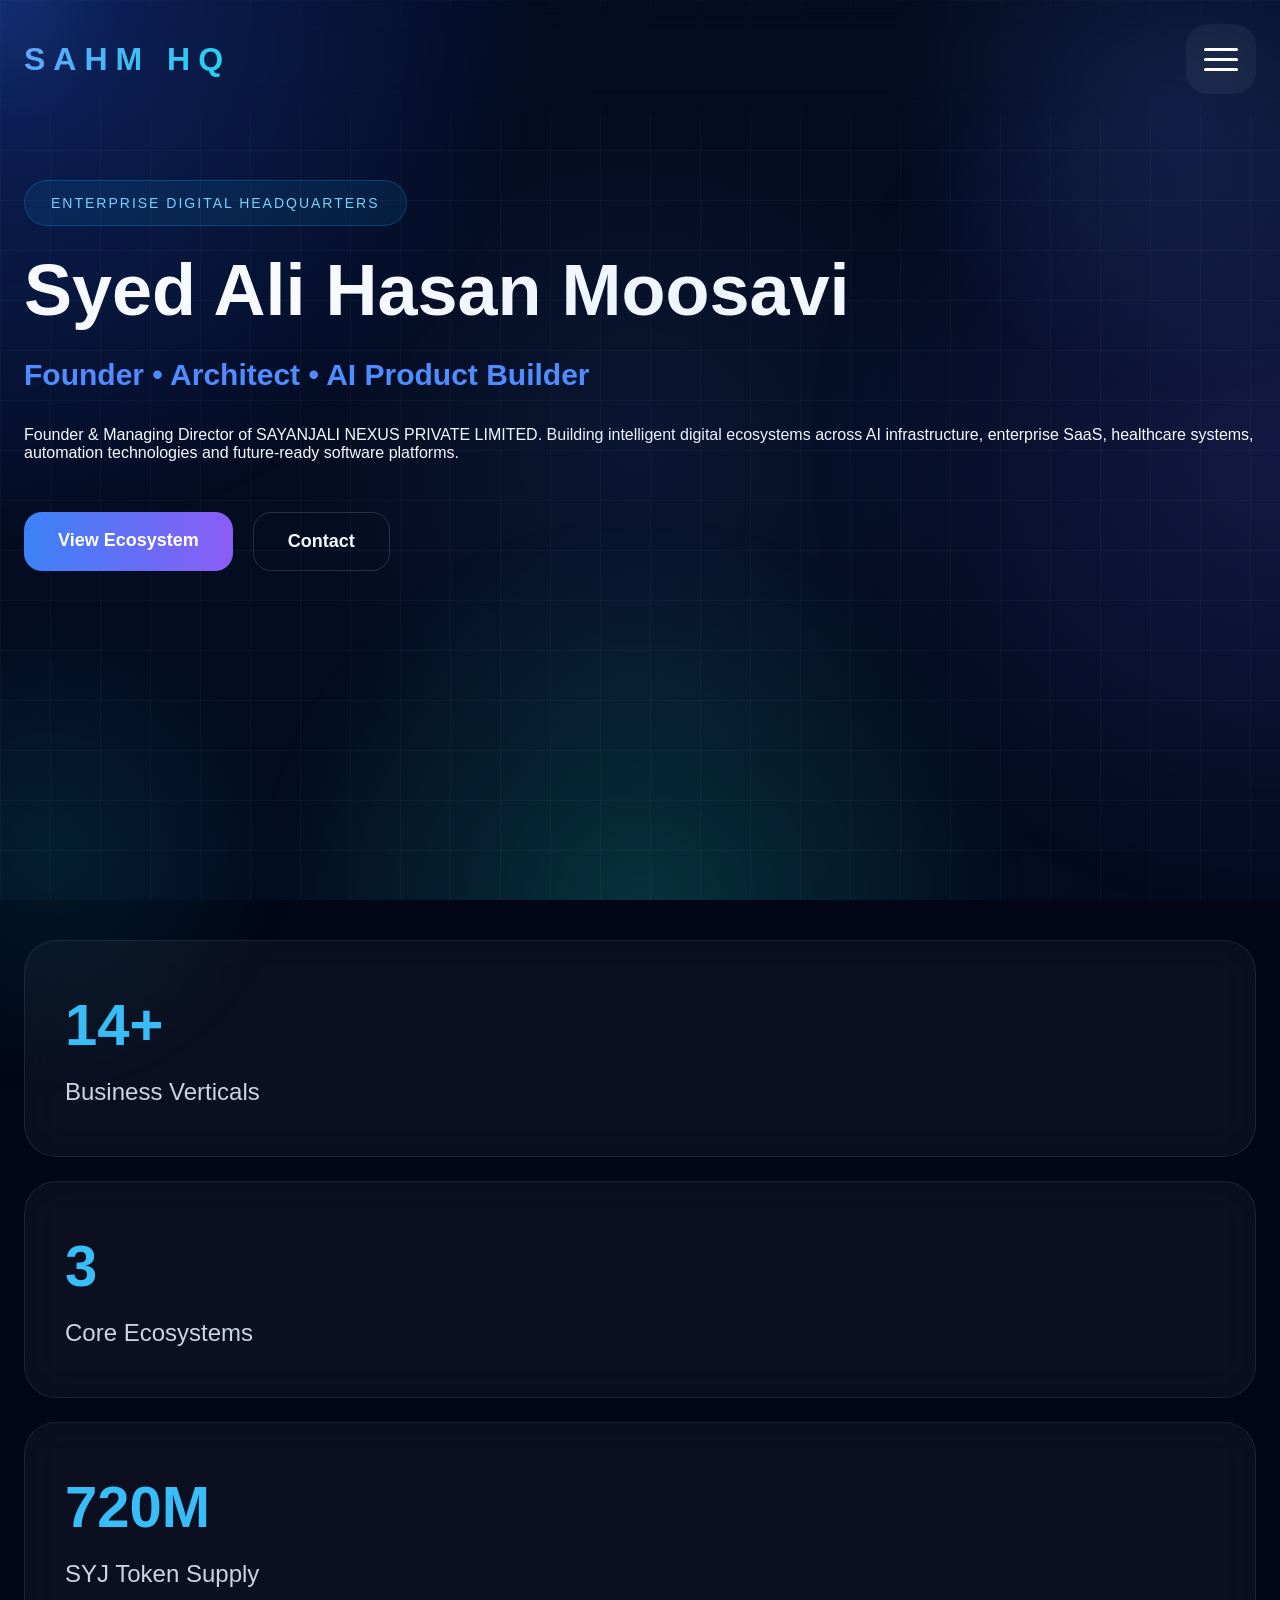
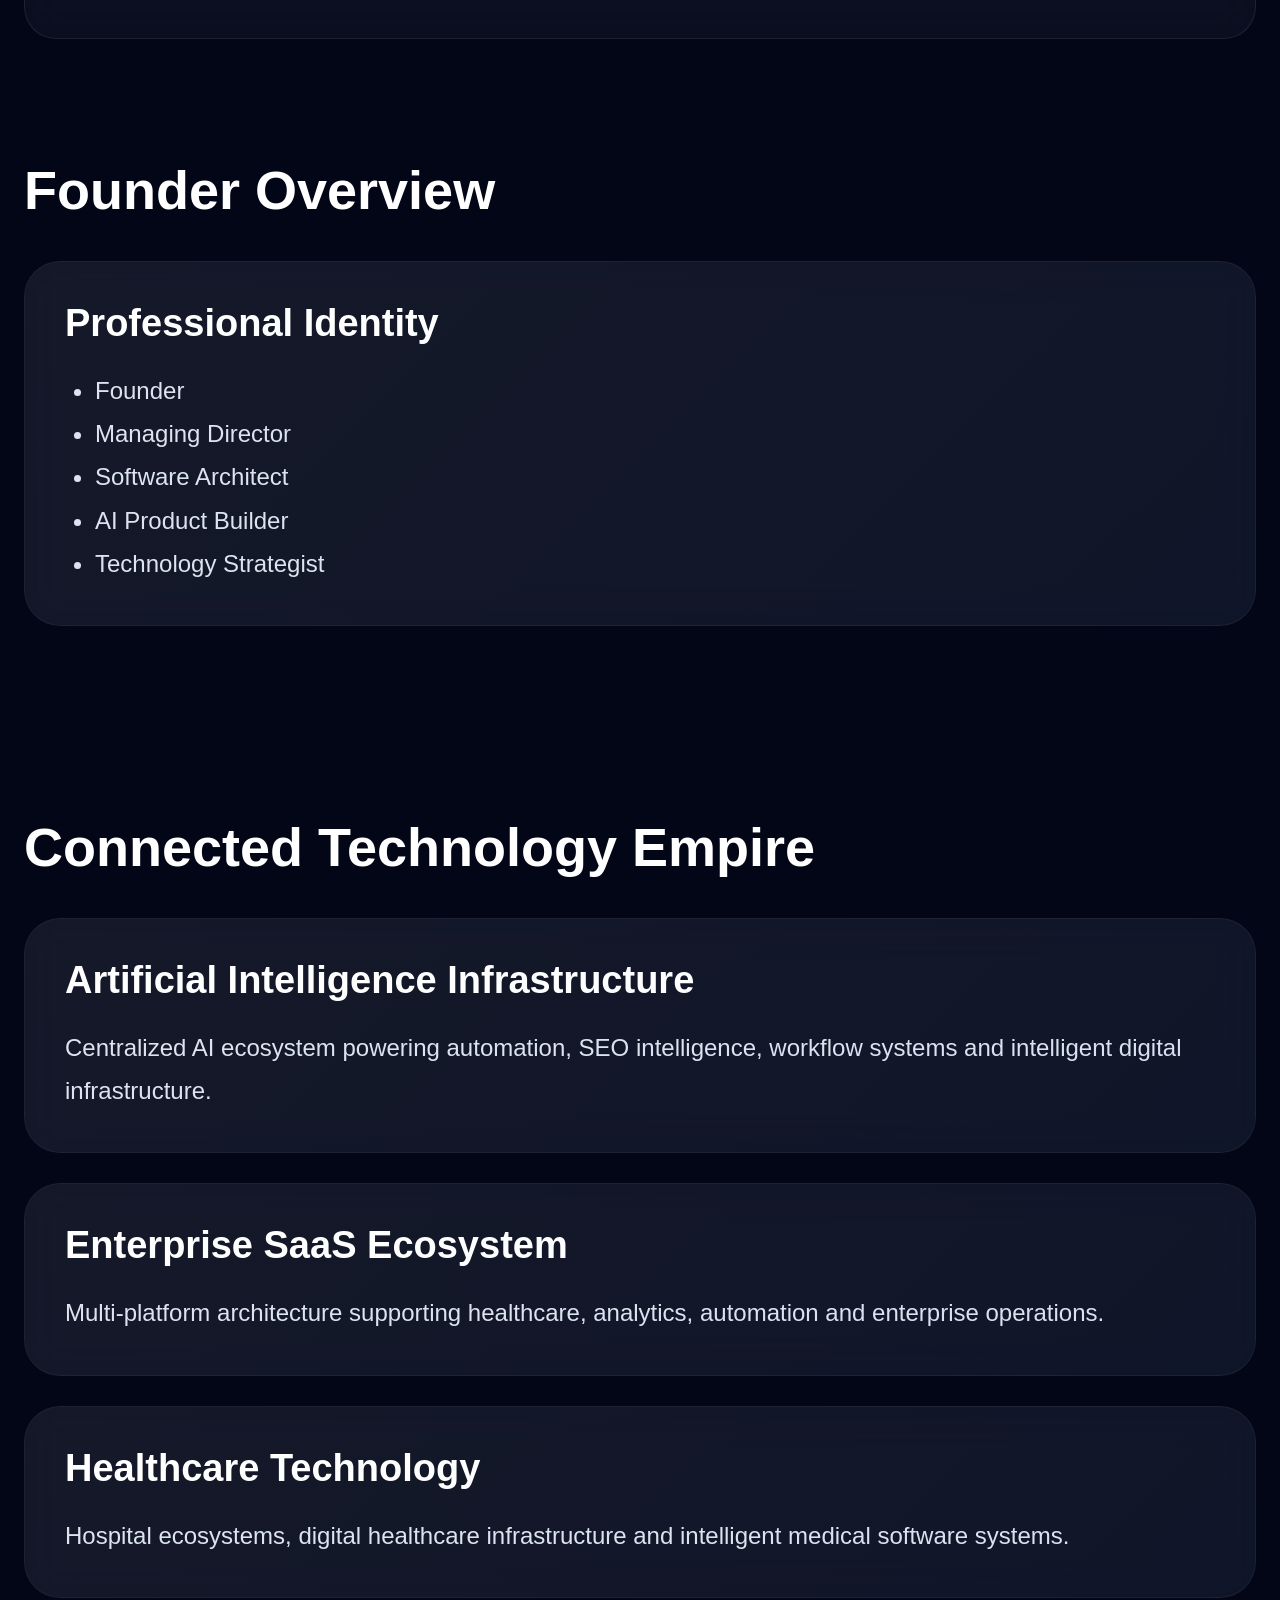
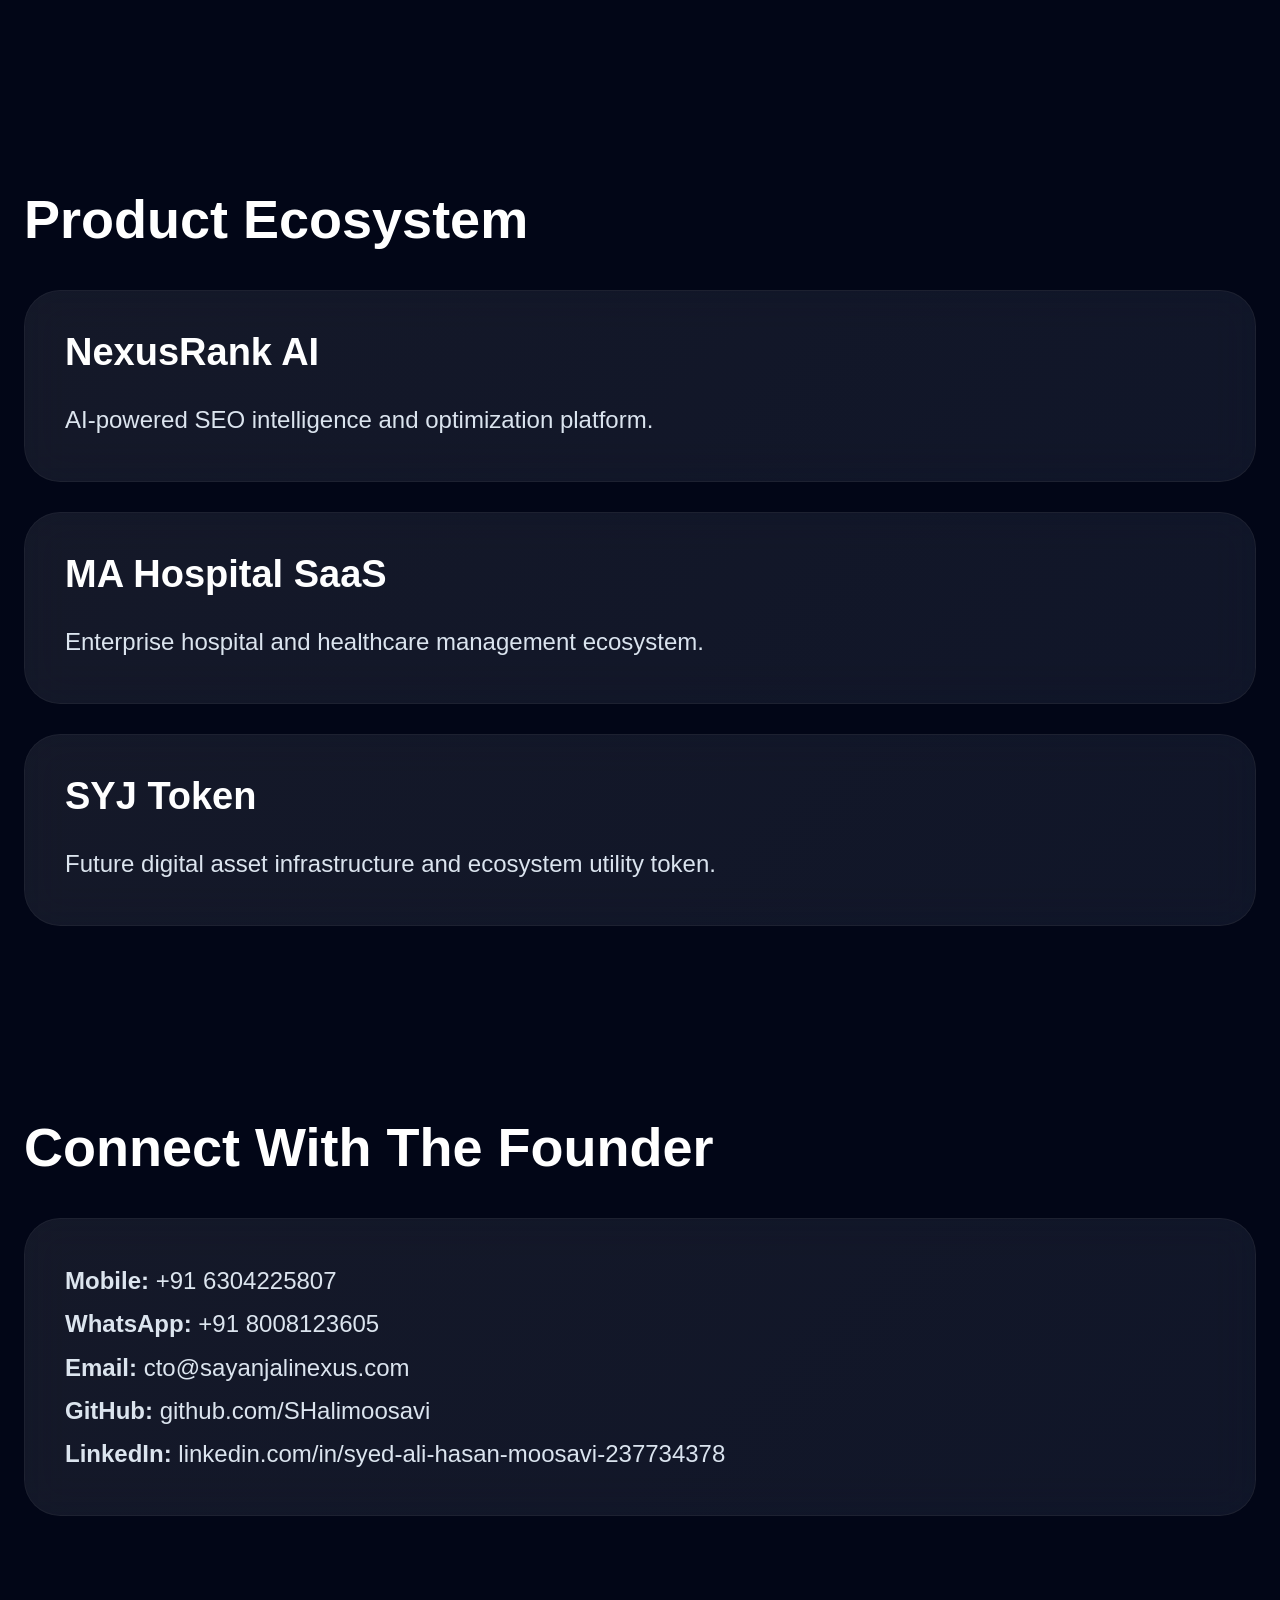
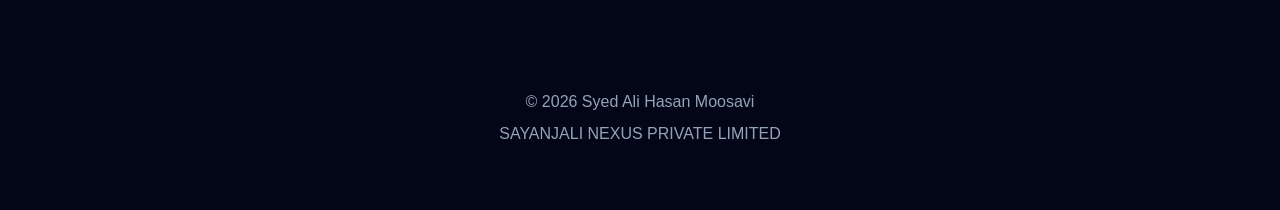
==== commit baf37810: "Phase 3 AI founder experience system" ====
--- a/index.html
+++ b/index.html
@@ -12,7 +12,47 @@
 
 </head>
 
+<script>
+
+const particles =
+document.querySelector(".particles");
+
+for(let i = 0; i < 35; i++){
+
+const particle =
+document.createElement("span");
+
+particle.classList.add("particle");
+
+particle.style.left =
+Math.random() * 100 + "vw";
+
+particle.style.animationDuration =
+(8 + Math.random() * 12) + "s";
+
+particle.style.animationDelay =
+Math.random() * 5 + "s";
+
+particle.style.opacity =
+Math.random();
+
+particle.style.width =
+particle.style.height =
+(2 + Math.random() * 5) + "px";
+
+particles.appendChild(particle);
+
+}
+
+</script>
+
 <body>
+
+<div class="scroll-progress"></div>
+
+<div class="cursor-glow"></div>
+
+<div class="particles"></div>
 
     <!-- BACKGROUND -->
 
--- a/assets/css/main.css
+++ b/assets/css/main.css
@@ -134,9 +134,16 @@
     font-size:72px;
     line-height:0.95;
     margin-bottom:30px;
+    word-break:break-word;
 }
 
 .hero h2{
+    font-size:30px;
+    color:#4f8cff;
+    margin-bottom:30px;
+    line-height:1.4;
+    max-width:900px;
+}
     font-size:30px;
     color:#4f8cff;
     margin-bottom:30px;
@@ -251,3 +258,293 @@
     color:#94a3b8;
     line-height:2;
 }
+
+body::before{
+    content:"";
+    position:fixed;
+    width:600px;
+    height:600px;
+    background:
+    radial-gradient(circle,
+    rgba(79,140,255,0.15),
+    transparent 70%);
+    top:-200px;
+    right:-200px;
+    z-index:-1;
+    animation:
+    glowPulse 8s infinite ease-in-out;
+}
+
+body::after{
+    content:"";
+    position:fixed;
+    width:500px;
+    height:500px;
+    background:
+    radial-gradient(circle,
+    rgba(0,255,255,0.08),
+    transparent 70%);
+    bottom:-200px;
+    left:-200px;
+    z-index:-1;
+    animation:
+    glowPulse 10s infinite ease-in-out;
+}
+
+.hero{
+    position:relative;
+    overflow:hidden;
+}
+
+.hero::before{
+    content:"";
+    position:absolute;
+    inset:0;
+    background:
+    linear-gradient(
+        135deg,
+        rgba(79,140,255,0.05),
+        rgba(0,255,255,0.02),
+        transparent
+    );
+
+    background-size:400% 400%;
+    animation:
+    gradientShift 12s ease infinite;
+}
+
+.glass-card{
+    transition:
+    transform 0.4s ease,
+    box-shadow 0.4s ease,
+    border 0.4s ease;
+}
+
+.glass-card:hover{
+    transform:
+    translateY(-12px);
+
+    border:
+    1px solid rgba(79,140,255,0.4);
+
+    box-shadow:
+    0 20px 60px rgba(0,0,0,0.45),
+    0 0 30px rgba(79,140,255,0.2);
+}
+
+.stat-card{
+    transition:
+    transform 0.4s ease,
+    box-shadow 0.4s ease;
+}
+
+.stat-card:hover{
+    transform:
+    translateY(-10px)
+    scale(1.02);
+
+    box-shadow:
+    0 20px 50px rgba(79,140,255,0.18);
+}
+
+.primary-btn{
+    position:relative;
+    overflow:hidden;
+}
+
+.primary-btn::before{
+    content:"";
+    position:absolute;
+    top:0;
+    left:-100%;
+    width:100%;
+    height:100%;
+    background:
+    linear-gradient(
+        90deg,
+        transparent,
+        rgba(255,255,255,0.3),
+        transparent
+    );
+
+    transition:0.7s;
+}
+
+.primary-btn:hover::before{
+    left:100%;
+}
+
+.logo{
+    animation:
+    floating 5s ease-in-out infinite;
+}
+
+.hero-content{
+    animation:
+    fadeUp 1s ease;
+}
+
+.glass-card,
+.stat-card{
+    animation:
+    fadeUp 1s ease;
+}
+
+.mobile-menu{
+    position:fixed;
+    top:0;
+    right:-100%;
+    width:320px;
+    height:100vh;
+
+    background:
+    rgba(5,10,25,0.96);
+
+    backdrop-filter:blur(20px);
+
+    transition:0.5s ease;
+
+    z-index:999;
+    padding:120px 40px;
+
+    display:flex;
+    flex-direction:column;
+    gap:30px;
+
+    border-left:
+    1px solid rgba(255,255,255,0.08);
+}
+
+.mobile-menu.active{
+    right:0;
+}
+
+.mobile-menu a{
+    color:white;
+    text-decoration:none;
+    font-size:22px;
+    font-weight:600;
+}
+
+.scroll-progress{
+    position:fixed;
+    top:0;
+    left:0;
+    width:0%;
+    height:4px;
+
+    background:
+    linear-gradient(
+        90deg,
+        #4f8cff,
+        #00ffff
+    );
+
+    z-index:99999;
+
+    box-shadow:
+    0 0 15px rgba(79,140,255,0.7);
+}
+
+.cursor-glow{
+    position:fixed;
+    width:260px;
+    height:260px;
+
+    border-radius:50%;
+
+    background:
+    radial-gradient(
+        circle,
+        rgba(79,140,255,0.12),
+        transparent 70%
+    );
+
+    pointer-events:none;
+
+    z-index:0;
+
+    transform:
+    translate(-50%,-50%);
+
+    transition:
+    transform 0.08s linear;
+}
+
+.particles{
+    position:fixed;
+    inset:0;
+    overflow:hidden;
+    pointer-events:none;
+    z-index:-1;
+}
+
+.particle{
+    position:absolute;
+    bottom:-20px;
+
+    background:
+    rgba(79,140,255,0.6);
+
+    border-radius:50%;
+
+    animation:
+    particleFloat linear infinite;
+}
+
+.glass-card{
+    position:relative;
+    overflow:hidden;
+}
+
+.glass-card::before{
+    content:"";
+
+    position:absolute;
+    inset:0;
+
+    background:
+    linear-gradient(
+        135deg,
+        rgba(255,255,255,0.04),
+        rgba(79,140,255,0.04),
+        transparent
+    );
+
+    background-size:300% 300%;
+
+    animation:
+    hologram 10s ease infinite;
+
+    pointer-events:none;
+}
+
+.hero::after{
+    content:"";
+
+    position:absolute;
+
+    width:700px;
+    height:700px;
+
+    background:
+    radial-gradient(
+        circle,
+        rgba(79,140,255,0.08),
+        transparent 70%
+    );
+
+    top:50%;
+    left:50%;
+
+    transform:
+    translate(-50%,-50%);
+
+    animation:
+    glowPulse 12s infinite ease-in-out;
+}
+
+section{
+    position:relative;
+    z-index:2;
+}
--- a/assets/css/responsive.css
+++ b/assets/css/responsive.css
@@ -1,19 +1,67 @@
 @media(max-width:768px){
 
+.header{
+    padding:20px;
+}
+
+.logo{
+    font-size:22px;
+    letter-spacing:4px;
+}
+
+.menu-btn{
+    width:62px;
+    height:62px;
+    flex-shrink:0;
+}
+
+.hero{
+    padding:
+    180px
+    24px
+    80px;
+}
+
+.hero-badge{
+    font-size:12px;
+    padding:14px 22px;
+    line-height:1.6;
+}
+
 .hero h1{
-    font-size:64px;
+    font-size:58px;
+    line-height:0.95;
+    word-break:break-word;
 }
 
 .hero h2{
-    font-size:22px;
+    font-size:20px;
+    line-height:1.5;
+    word-break:break-word;
 }
 
 .hero p{
     font-size:18px;
+    line-height:1.8;
+}
+
+.hero-buttons{
+    flex-direction:column;
+}
+
+.primary-btn,
+.secondary-btn{
+    width:100%;
+    text-align:center;
 }
 
 .section-title{
     font-size:42px;
+    line-height:1.2;
+}
+
+.glass-card{
+    padding:32px;
 }
 
 .glass-card h3{
@@ -23,40 +71,60 @@
 .glass-card p,
 .glass-card li{
     font-size:18px;
+    line-height:1.8;
 }
 
-.logo{
-    font-size:24px;
-    letter-spacing:4px;
+.stat-card{
+    padding:40px 30px;
 }
 
-.menu-btn{
-    width:64px;
-    height:64px;
+.stat-card h3{
+    font-size:48px;
+}
+
+.stat-card p{
+    font-size:20px;
+}
+
+.mobile-menu{
+    width:85%;
 }
 
 }
 
 @media(max-width:480px){
 
+.logo{
+    font-size:18px;
+    letter-spacing:3px;
+}
+
 .hero{
-    padding-top:160px;
+    padding-top:170px;
 }
 
 .hero h1{
-    font-size:52px;
+    font-size:48px;
 }
 
 .hero h2{
-    font-size:20px;
+    font-size:18px;
+}
+
+.hero p{
+    font-size:17px;
 }
 
 .section-title{
     font-size:36px;
 }
 
-.stat-card h3{
-    font-size:48px;
+.glass-card h3{
+    font-size:26px;
+}
+
+.glass-card{
+    padding:28px;
 }
 
 }
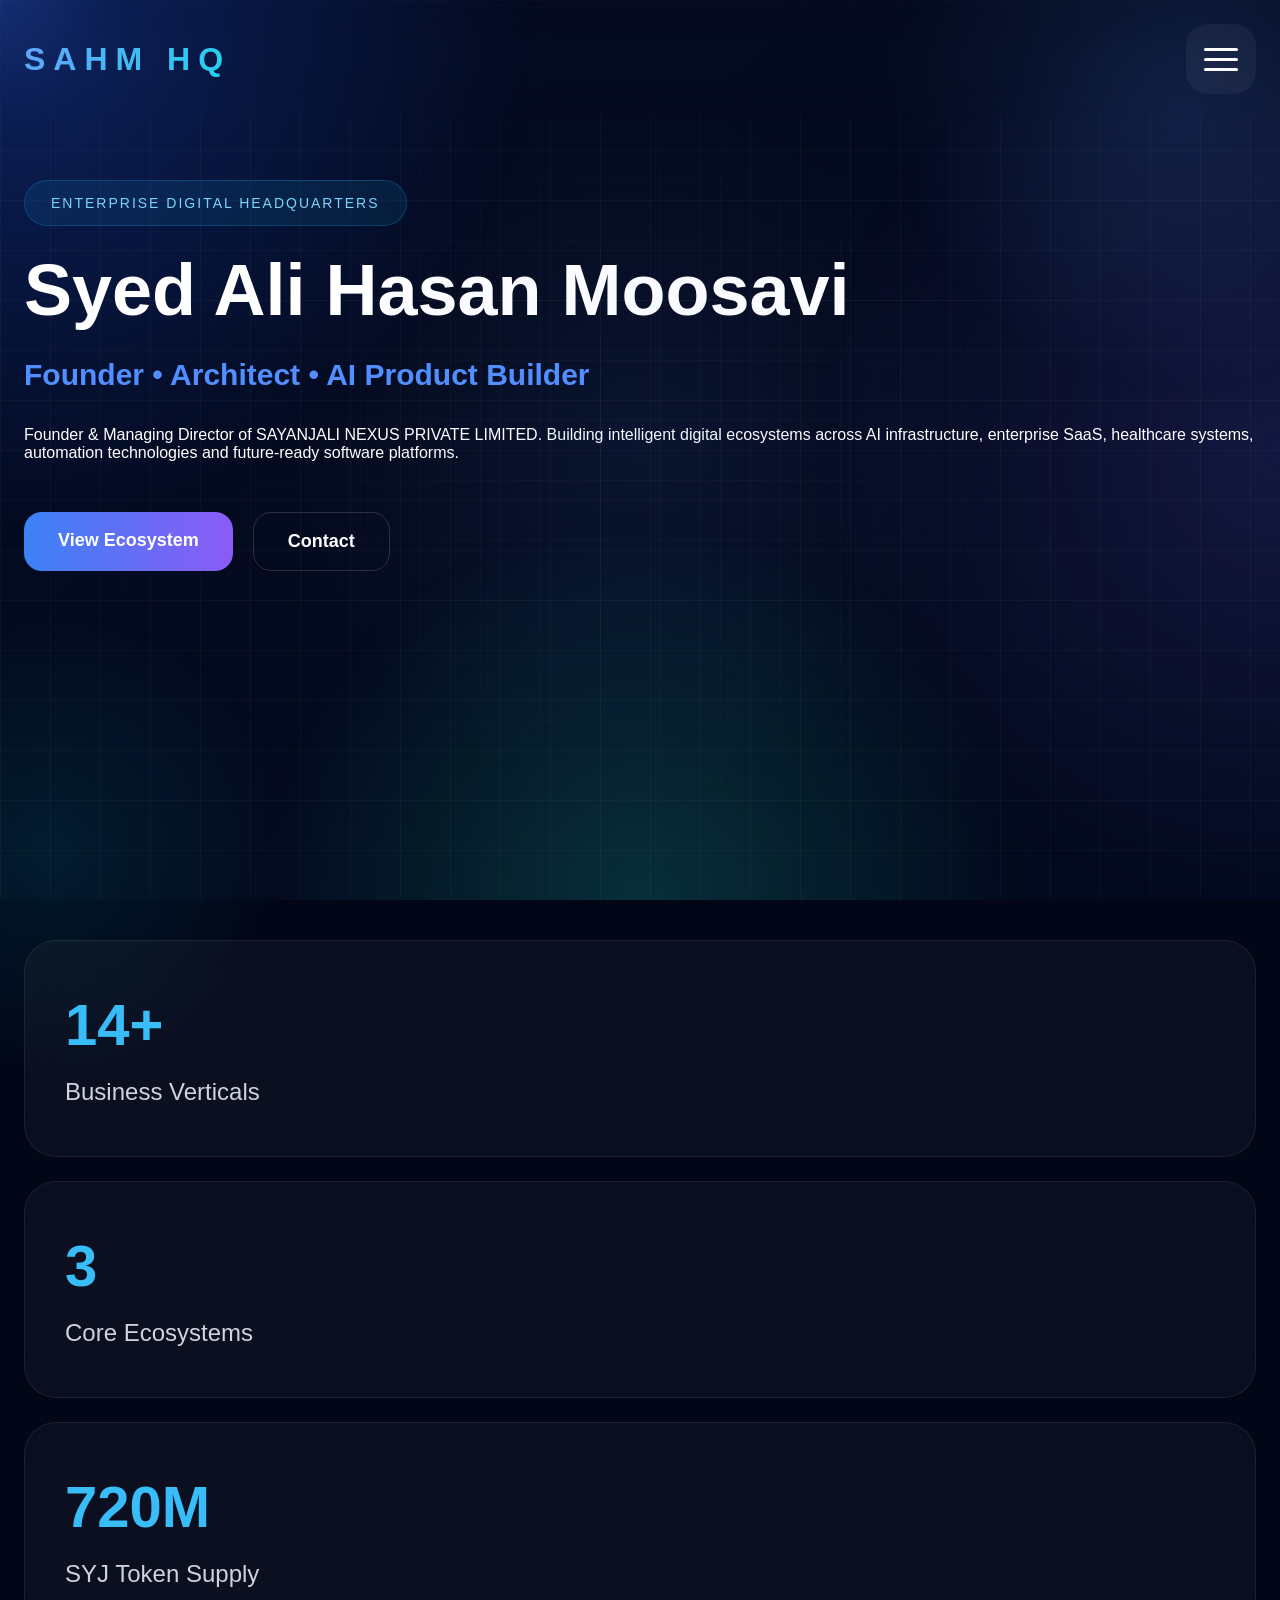
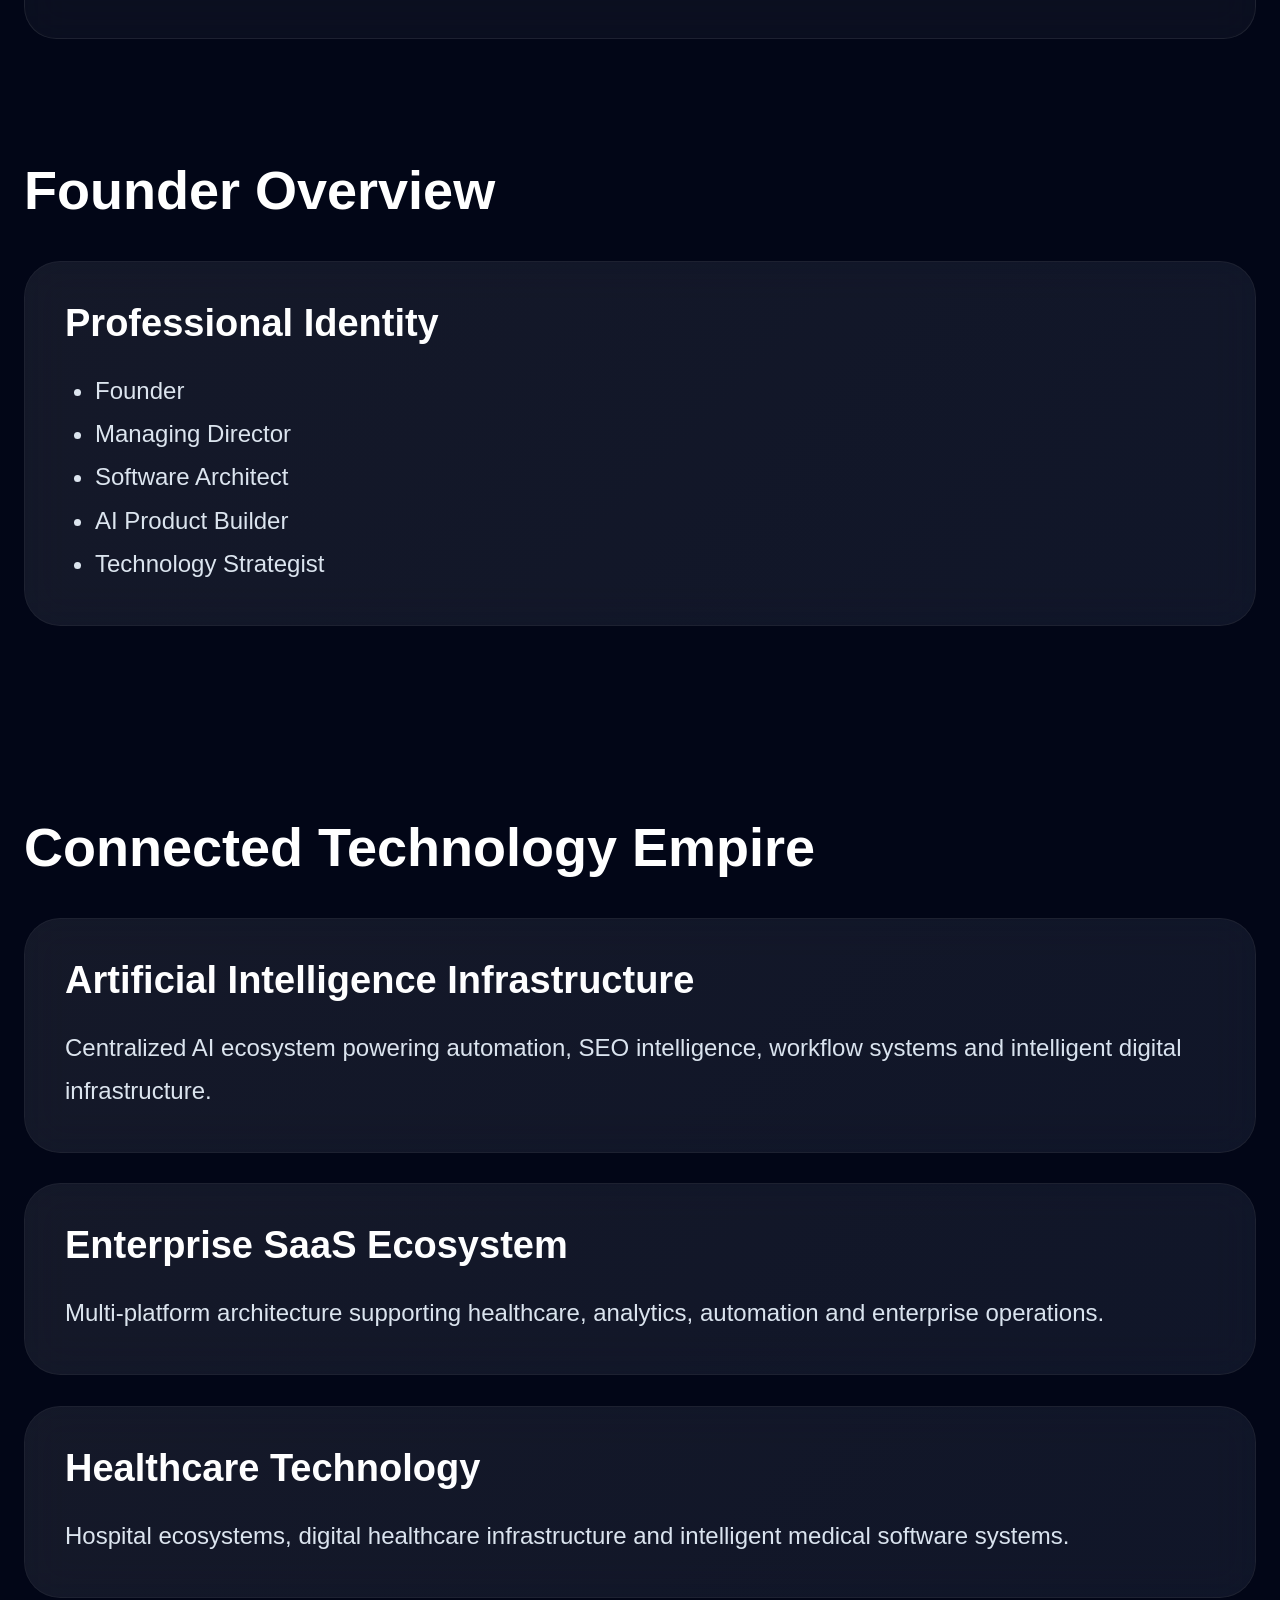
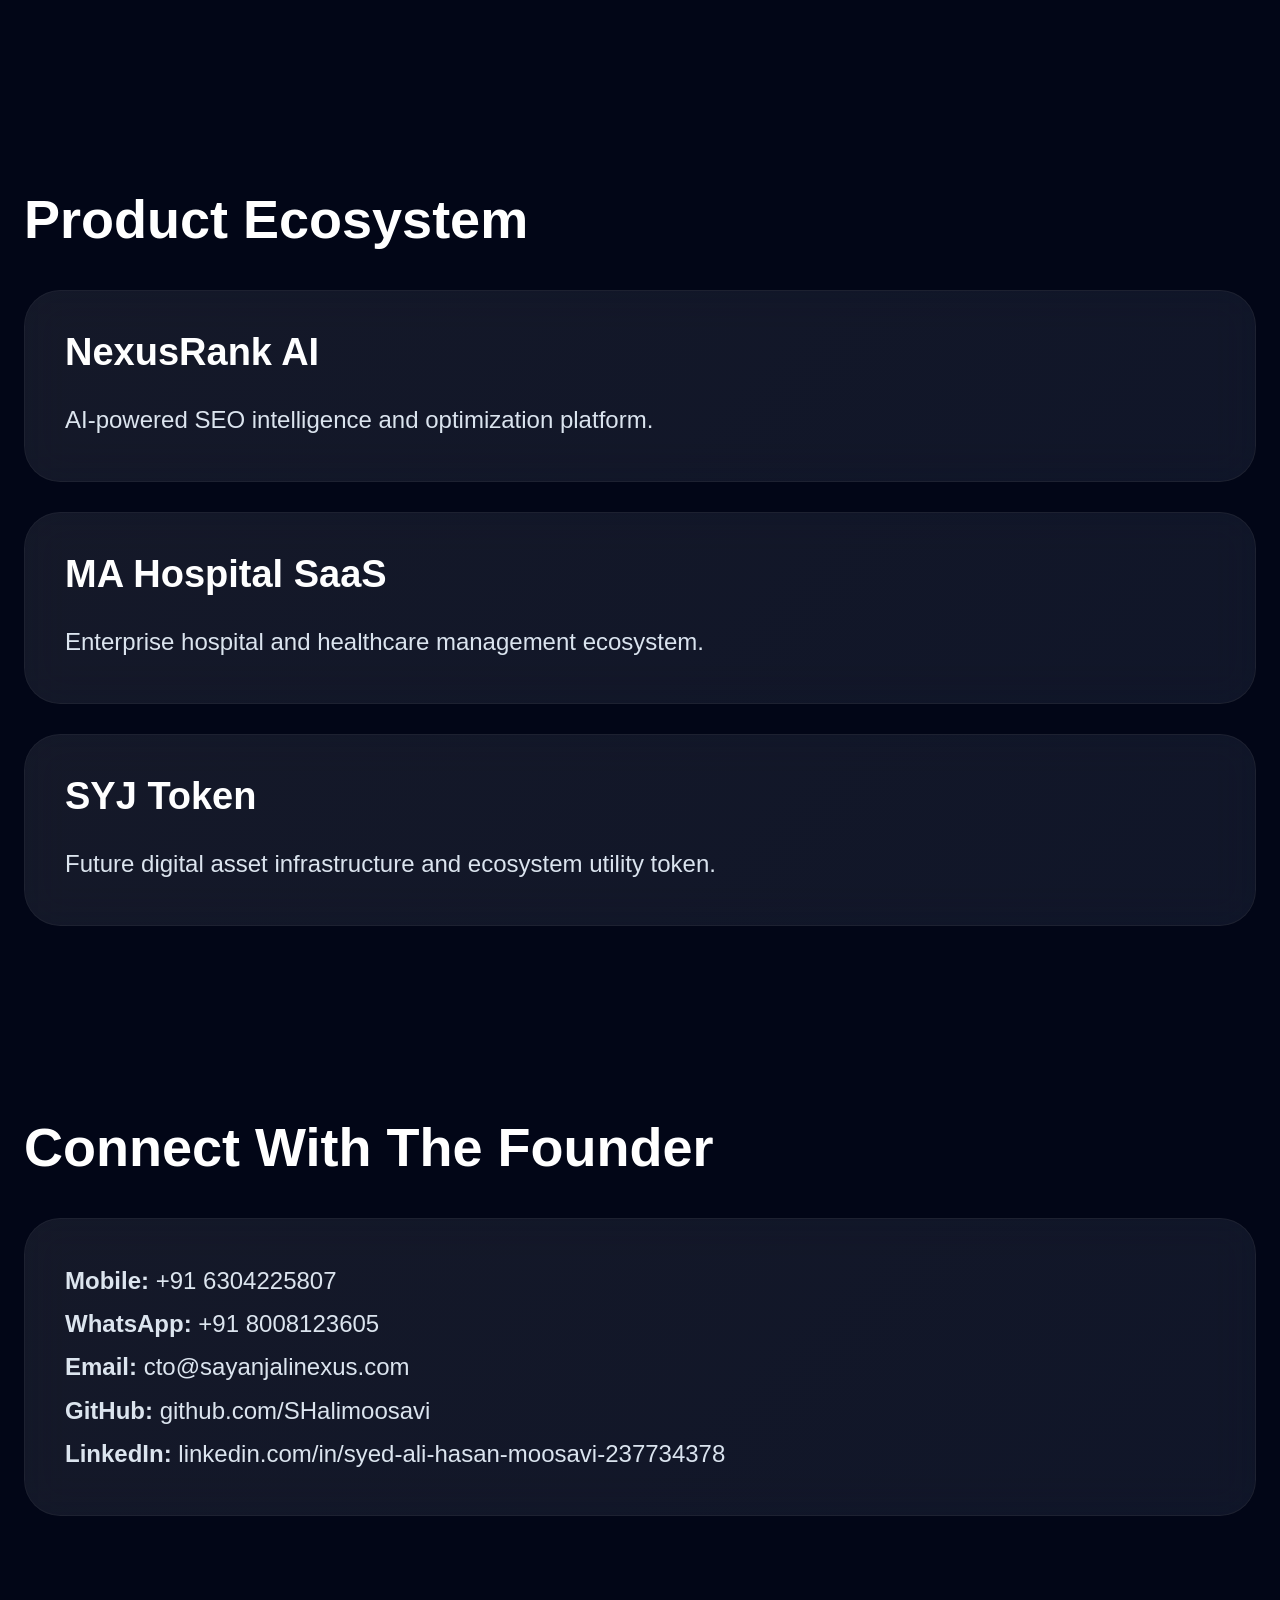
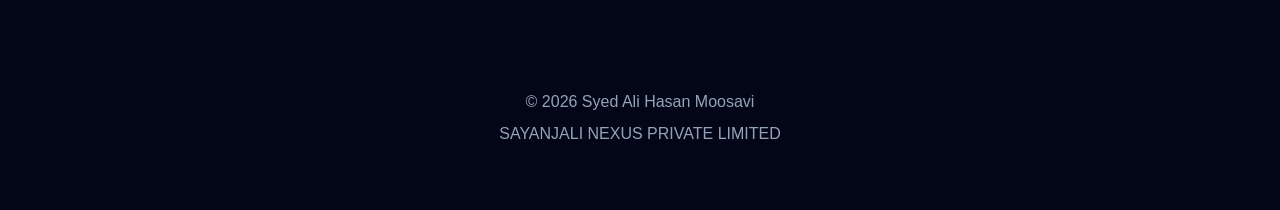
==== commit 3903c923: "Phase 4 enterprise AI motion engine" ====
--- a/index.html
+++ b/index.html
@@ -53,6 +53,8 @@
 <div class="cursor-glow"></div>
 
 <div class="particles"></div>
+
+<div class="ai-grid"></div>
 
     <!-- BACKGROUND -->
 
--- a/assets/css/main.css
+++ b/assets/css/main.css
@@ -548,3 +548,224 @@
     position:relative;
     z-index:2;
 }
+
+.contact-buttons{
+    display:flex;
+    flex-direction:column;
+    gap:20px;
+}
+
+.contact-btn{
+    display:flex;
+    align-items:center;
+    justify-content:center;
+    gap:14px;
+
+    padding:22px 28px;
+
+    border-radius:22px;
+
+    text-decoration:none;
+
+    font-size:20px;
+    font-weight:600;
+
+    color:white;
+
+    background:
+    linear-gradient(
+        135deg,
+        rgba(79,140,255,0.12),
+        rgba(0,255,255,0.08)
+    );
+
+    border:
+    1px solid rgba(255,255,255,0.08);
+
+    backdrop-filter:blur(20px);
+
+    transition:
+    transform 0.4s ease,
+    box-shadow 0.4s ease,
+    border 0.4s ease;
+}
+
+.contact-btn:hover{
+
+    transform:
+    translateY(-6px)
+    scale(1.02);
+
+    border:
+    1px solid rgba(79,140,255,0.35);
+
+    box-shadow:
+    0 10px 30px rgba(79,140,255,0.2);
+}
+
+body{
+    overflow-x:hidden;
+}
+
+body::before{
+    animation:
+    neuralMove 18s infinite ease-in-out;
+}
+
+body::after{
+    animation:
+    neuralMove 24s infinite ease-in-out;
+}
+
+.glass-card,
+.stat-card{
+    transform-style:
+    preserve-3d;
+
+    will-change:
+    transform;
+
+    transition:
+    transform 0.2s ease,
+    box-shadow 0.3s ease;
+}
+
+.glass-card:hover,
+.stat-card:hover{
+
+    box-shadow:
+    0 25px 70px rgba(79,140,255,0.22),
+    0 0 40px rgba(0,255,255,0.08);
+
+}
+
+.primary-btn,
+.secondary-btn,
+.contact-btn{
+
+    position:relative;
+
+    overflow:hidden;
+
+    transition:
+    transform 0.3s ease,
+    box-shadow 0.3s ease;
+}
+
+.primary-btn:hover,
+.secondary-btn:hover,
+.contact-btn:hover{
+
+    transform:
+    translateY(-6px)
+    scale(1.03);
+
+    box-shadow:
+    0 15px 40px rgba(79,140,255,0.25);
+
+}
+
+.primary-btn::after,
+.secondary-btn::after,
+.contact-btn::after{
+
+    content:"";
+
+    position:absolute;
+
+    width:120%;
+    height:120%;
+
+    background:
+    radial-gradient(
+        circle,
+        rgba(255,255,255,0.18),
+        transparent 60%
+    );
+
+    top:-100%;
+    left:-100%;
+
+    transition:0.6s;
+}
+
+.primary-btn:hover::after,
+.secondary-btn:hover::after,
+.contact-btn:hover::after{
+
+    top:0;
+    left:0;
+
+}
+
+section,
+.glass-card,
+.stat-card{
+
+    opacity:0;
+    transform:
+    translateY(60px);
+
+    transition:
+    opacity 1s ease,
+    transform 1s ease;
+
+}
+
+.revealed{
+
+    opacity:1 !important;
+
+    transform:
+    translateY(0px) !important;
+
+}
+
+.hero{
+    opacity:1 !important;
+    transform:none !important;
+}
+
+.hero::before{
+
+    opacity:0.7;
+
+    mix-blend-mode:screen;
+
+}
+
+.ai-grid{
+
+    position:fixed;
+    inset:0;
+
+    background-image:
+
+    linear-gradient(
+        rgba(255,255,255,0.03) 1px,
+        transparent 1px
+    ),
+
+    linear-gradient(
+        90deg,
+        rgba(255,255,255,0.03) 1px,
+        transparent 1px
+    );
+
+    background-size:
+    60px 60px;
+
+    mask-image:
+    radial-gradient(
+        circle at center,
+        black,
+        transparent 85%
+    );
+
+    pointer-events:none;
+
+    z-index:-1;
+
+    animation:
+    gradientShift 20s linear infinite;
+}
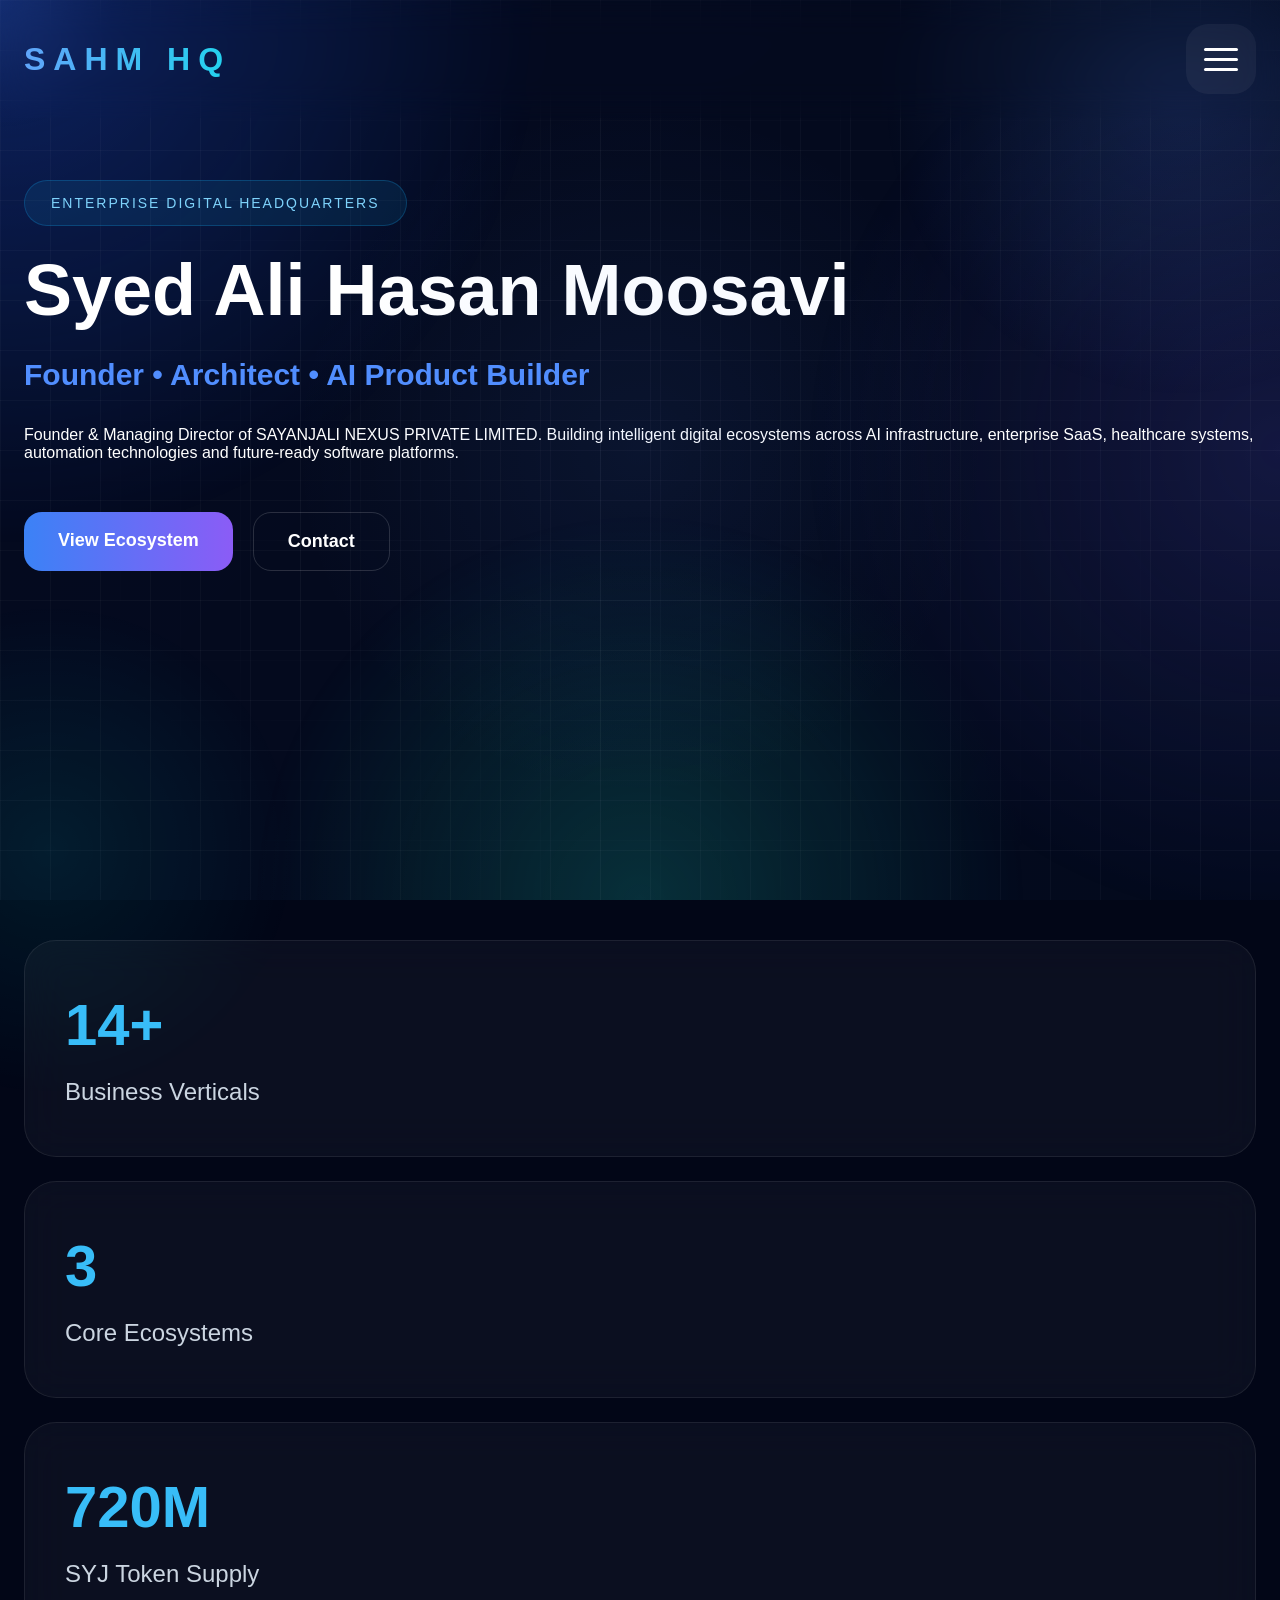
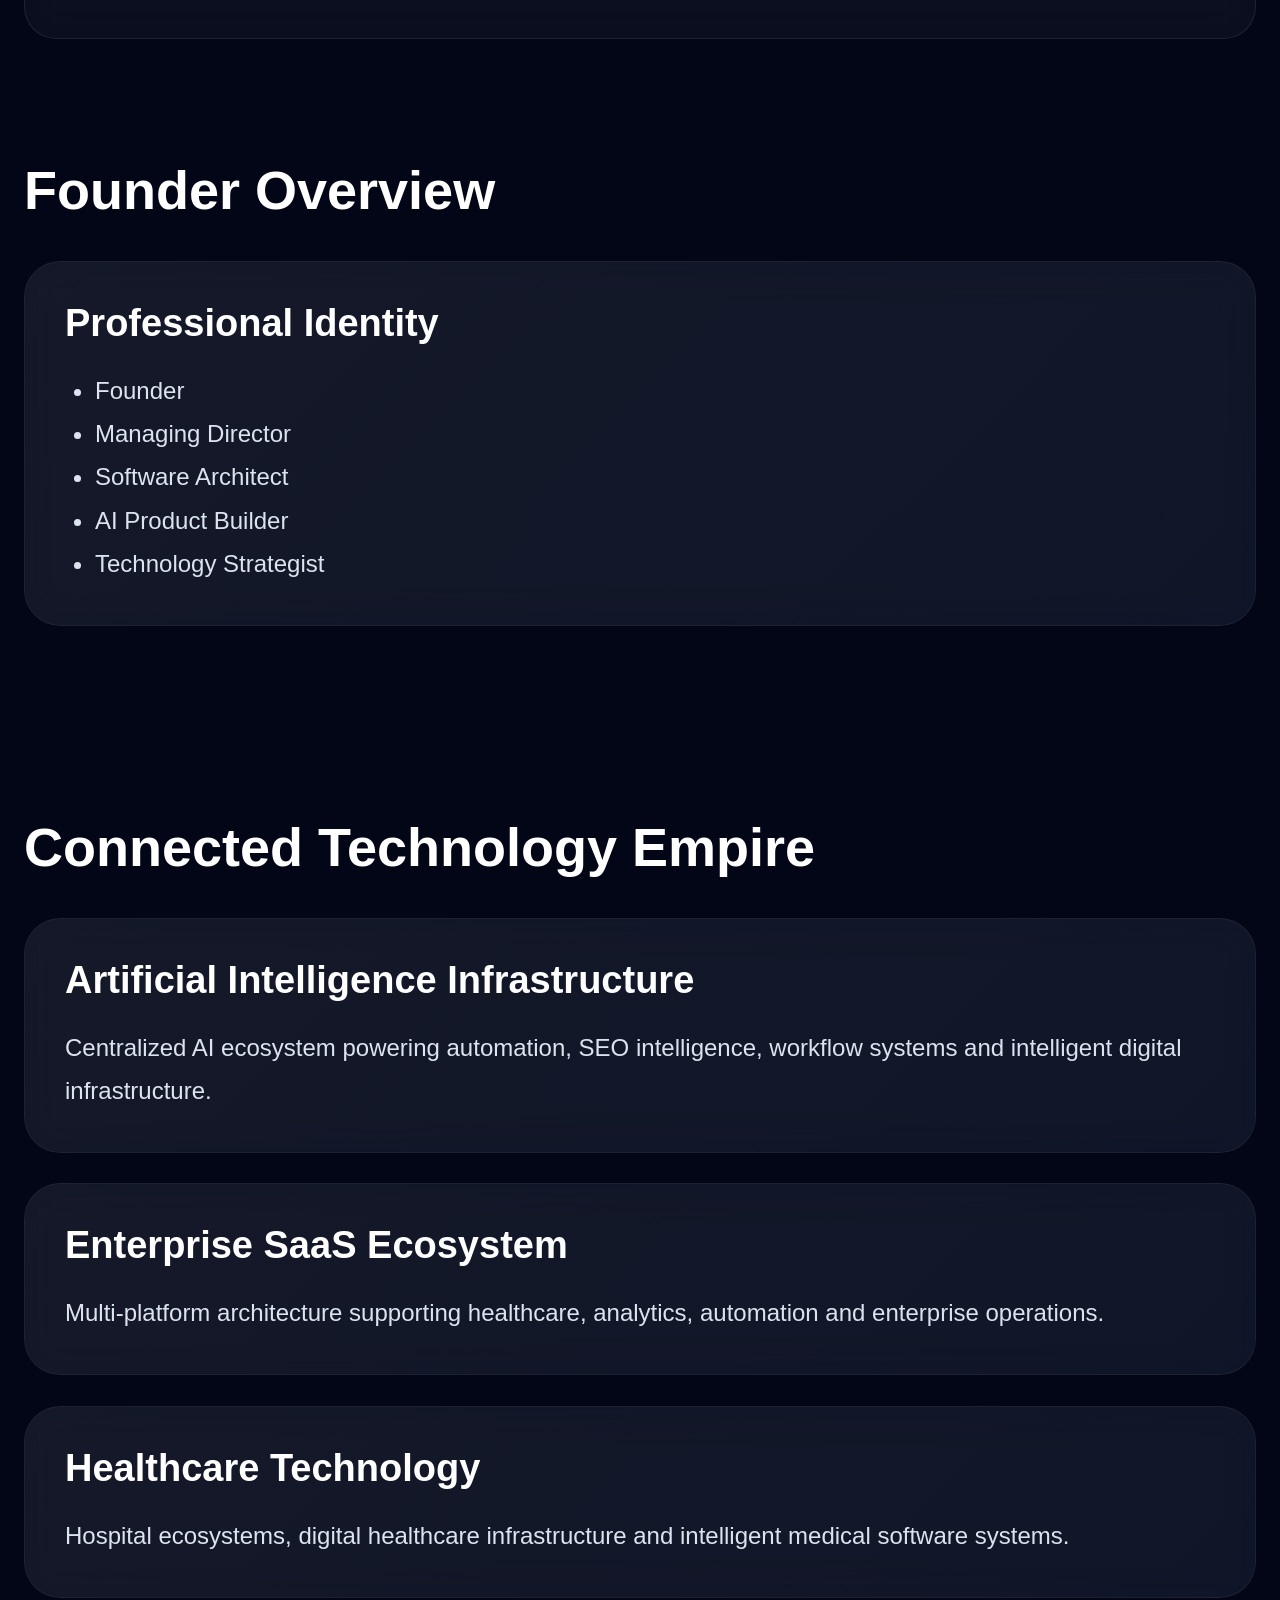
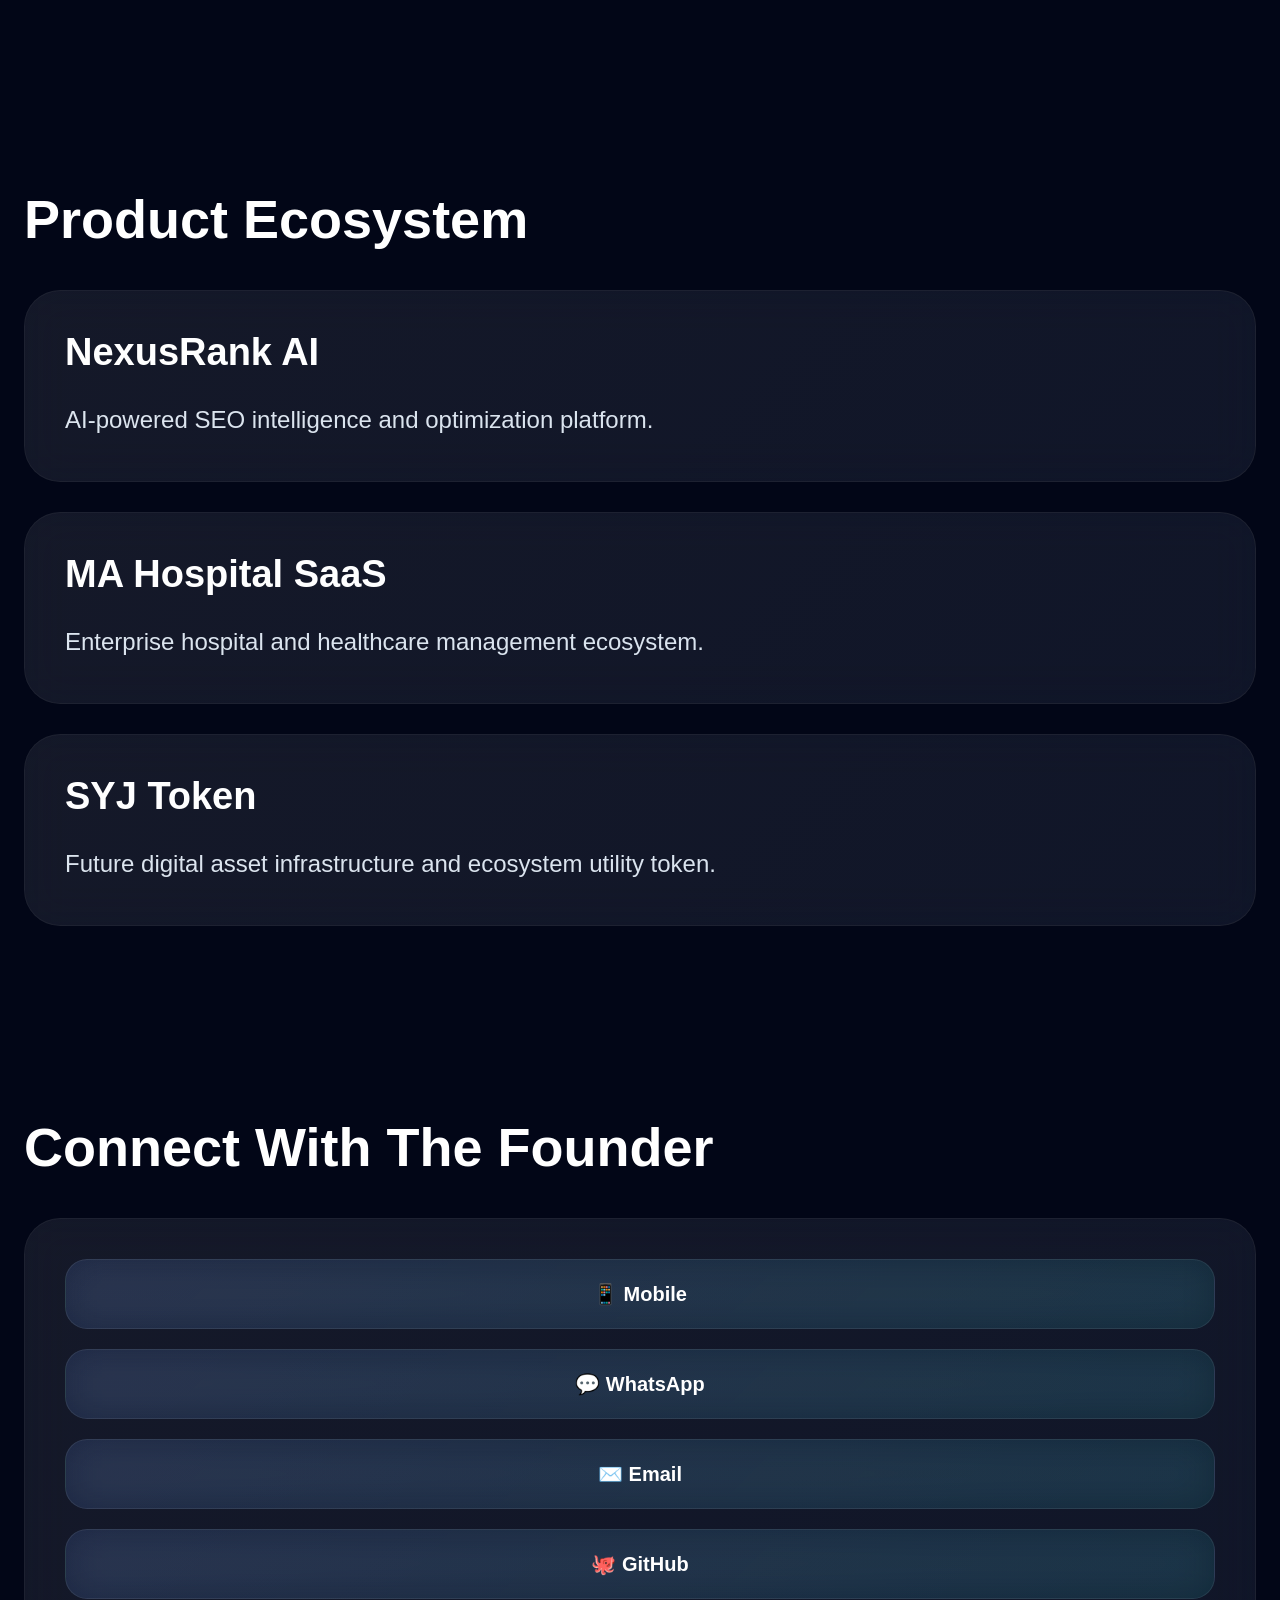
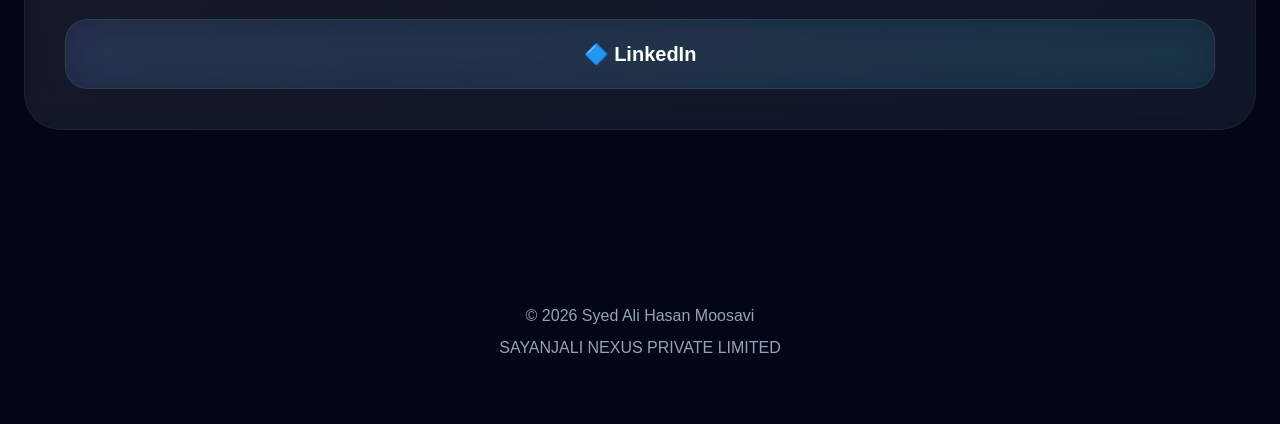
==== commit 311a4509: "Fixed premium contact buttons" ====
--- a/index.html
+++ b/index.html
@@ -265,19 +265,61 @@
             Connect With The Founder
         </div>
 
-        <div class="glass-card contact-card">
-
-            <p><strong>Mobile:</strong> +91 6304225807</p>
-
-            <p><strong>WhatsApp:</strong> +91 8008123605</p>
-
-            <p><strong>Email:</strong> cto@sayanjalinexus.com</p>
-
-            <p><strong>GitHub:</strong> github.com/SHalimoosavi</p>
-
-            <p><strong>LinkedIn:</strong>
-                linkedin.com/in/syed-ali-hasan-moosavi-237734378
-            </p>
+<div class="glass-card">
+
+<div class="contact-buttons">
+
+<a
+href="tel:+916304225807"
+class="contact-btn"
+>
+
+📱 Mobile
+
+</a>
+
+<a
+href="https://wa.me/918008123605"
+target="_blank"
+class="contact-btn"
+>
+
+💬 WhatsApp
+
+</a>
+
+<a
+href="mailto:cto@sayanjalinexus.com"
+class="contact-btn"
+>
+
+✉️ Email
+
+</a>
+
+<a
+href="https://github.com/SHalimoosavi"
+target="_blank"
+class="contact-btn"
+>
+
+🐙 GitHub
+
+</a>
+
+<a
+href="https://www.linkedin.com/in/syed-ali-hasan-moosavi-237734378/"
+target="_blank"
+class="contact-btn"
+>
+
+🔷 LinkedIn
+
+</a>
+
+</div>
+
+</div>
 
         </div>
 
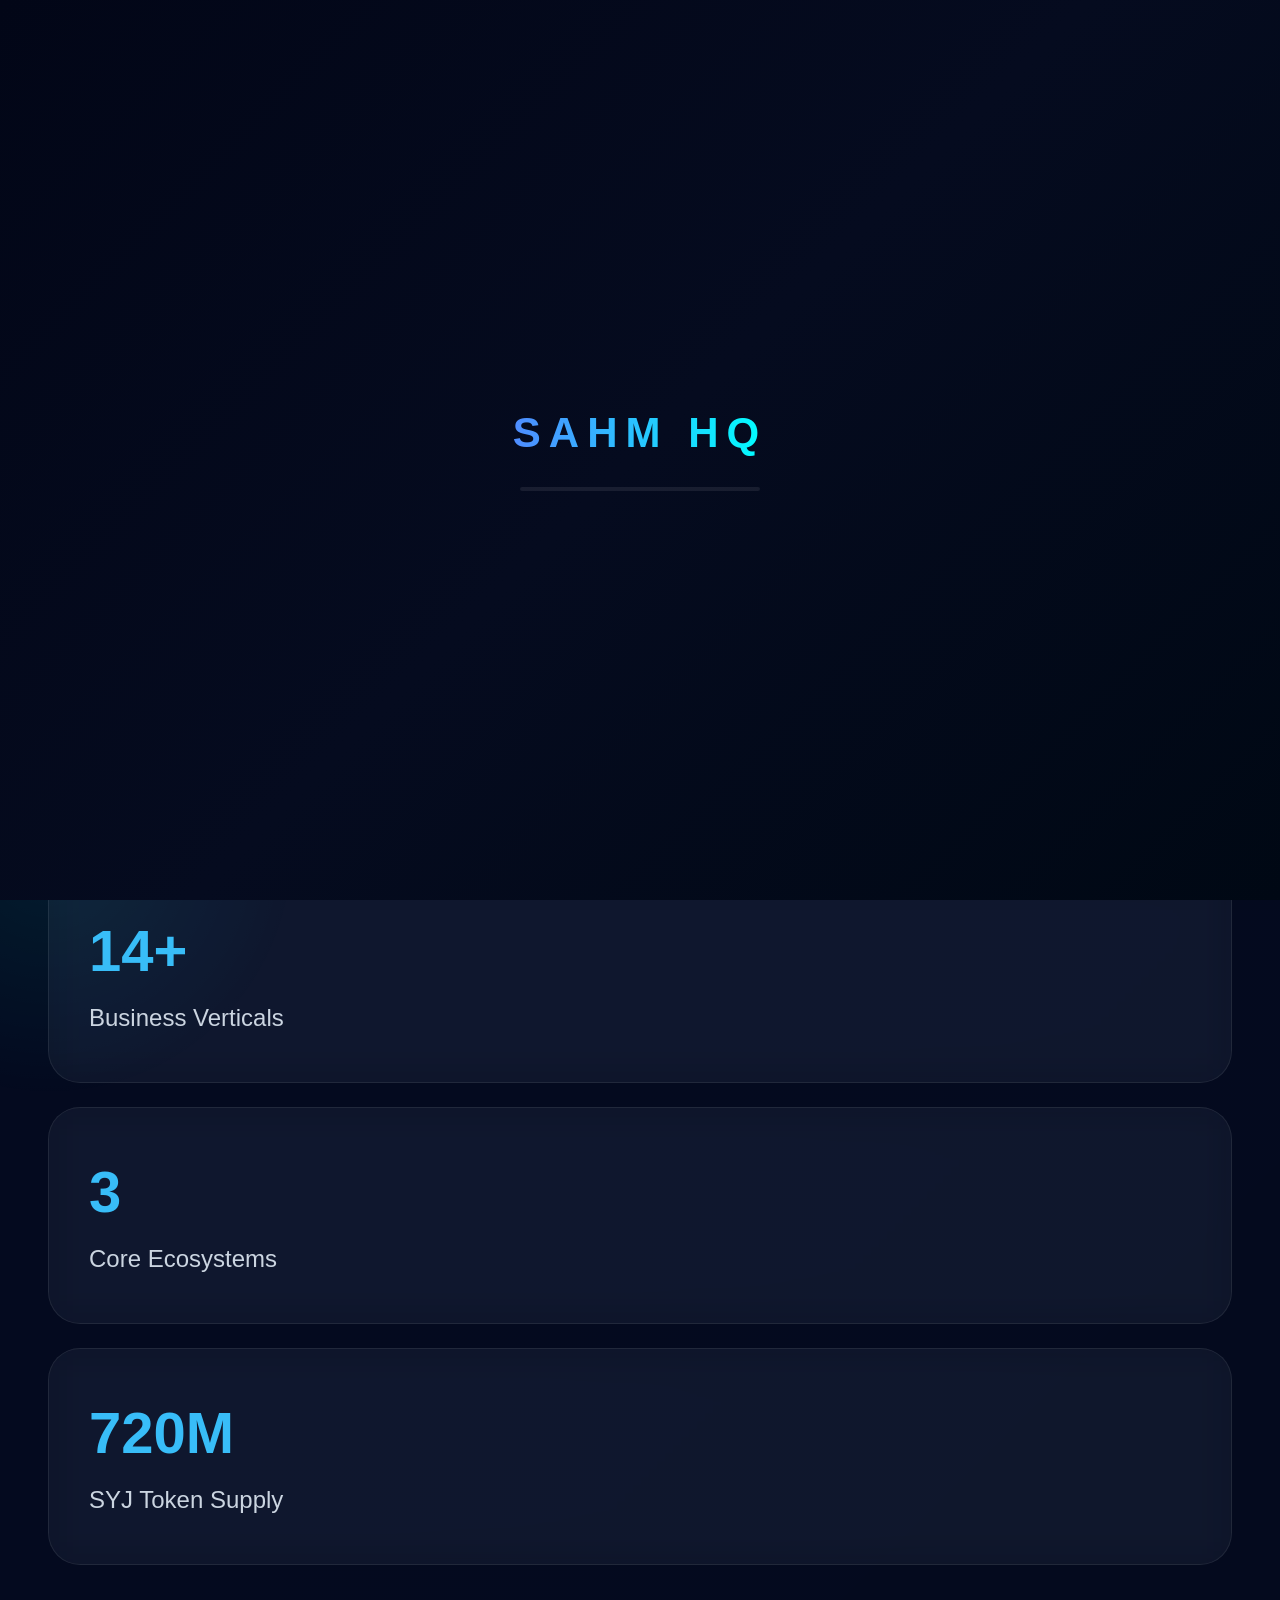
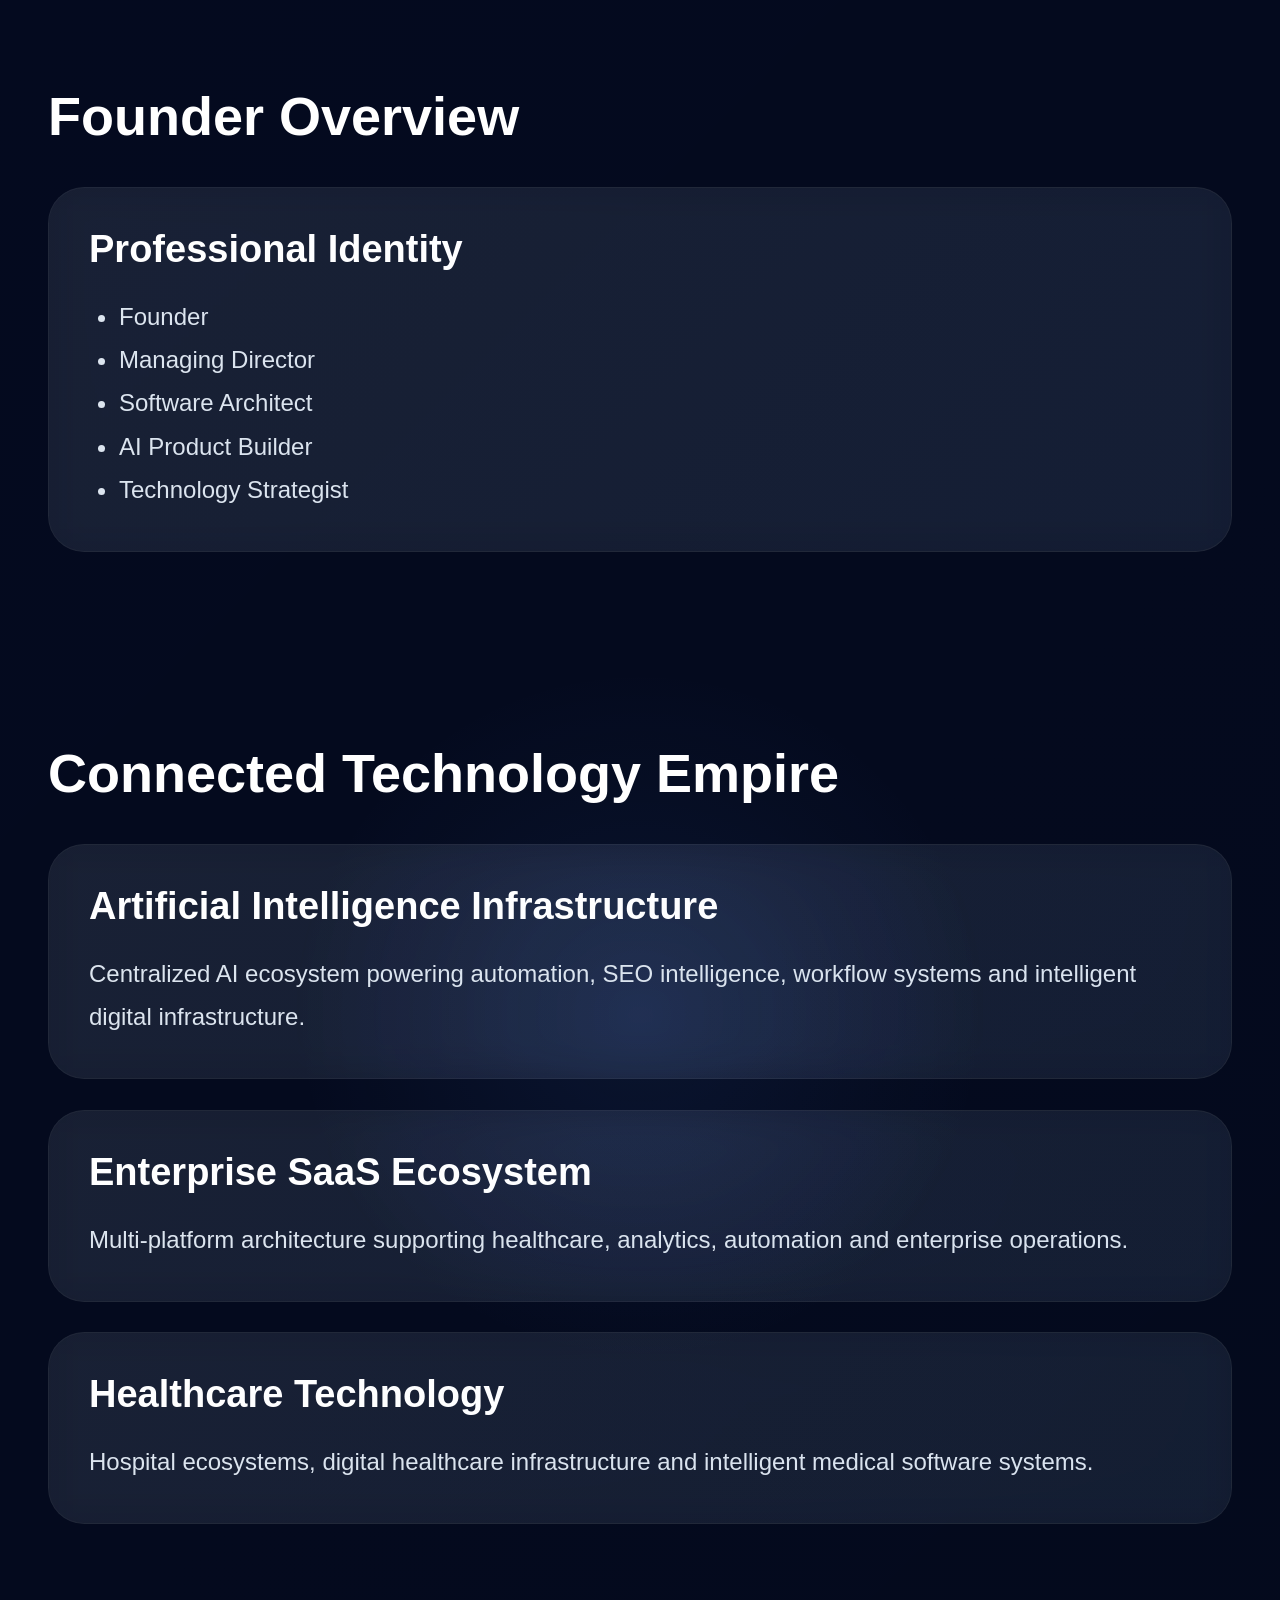
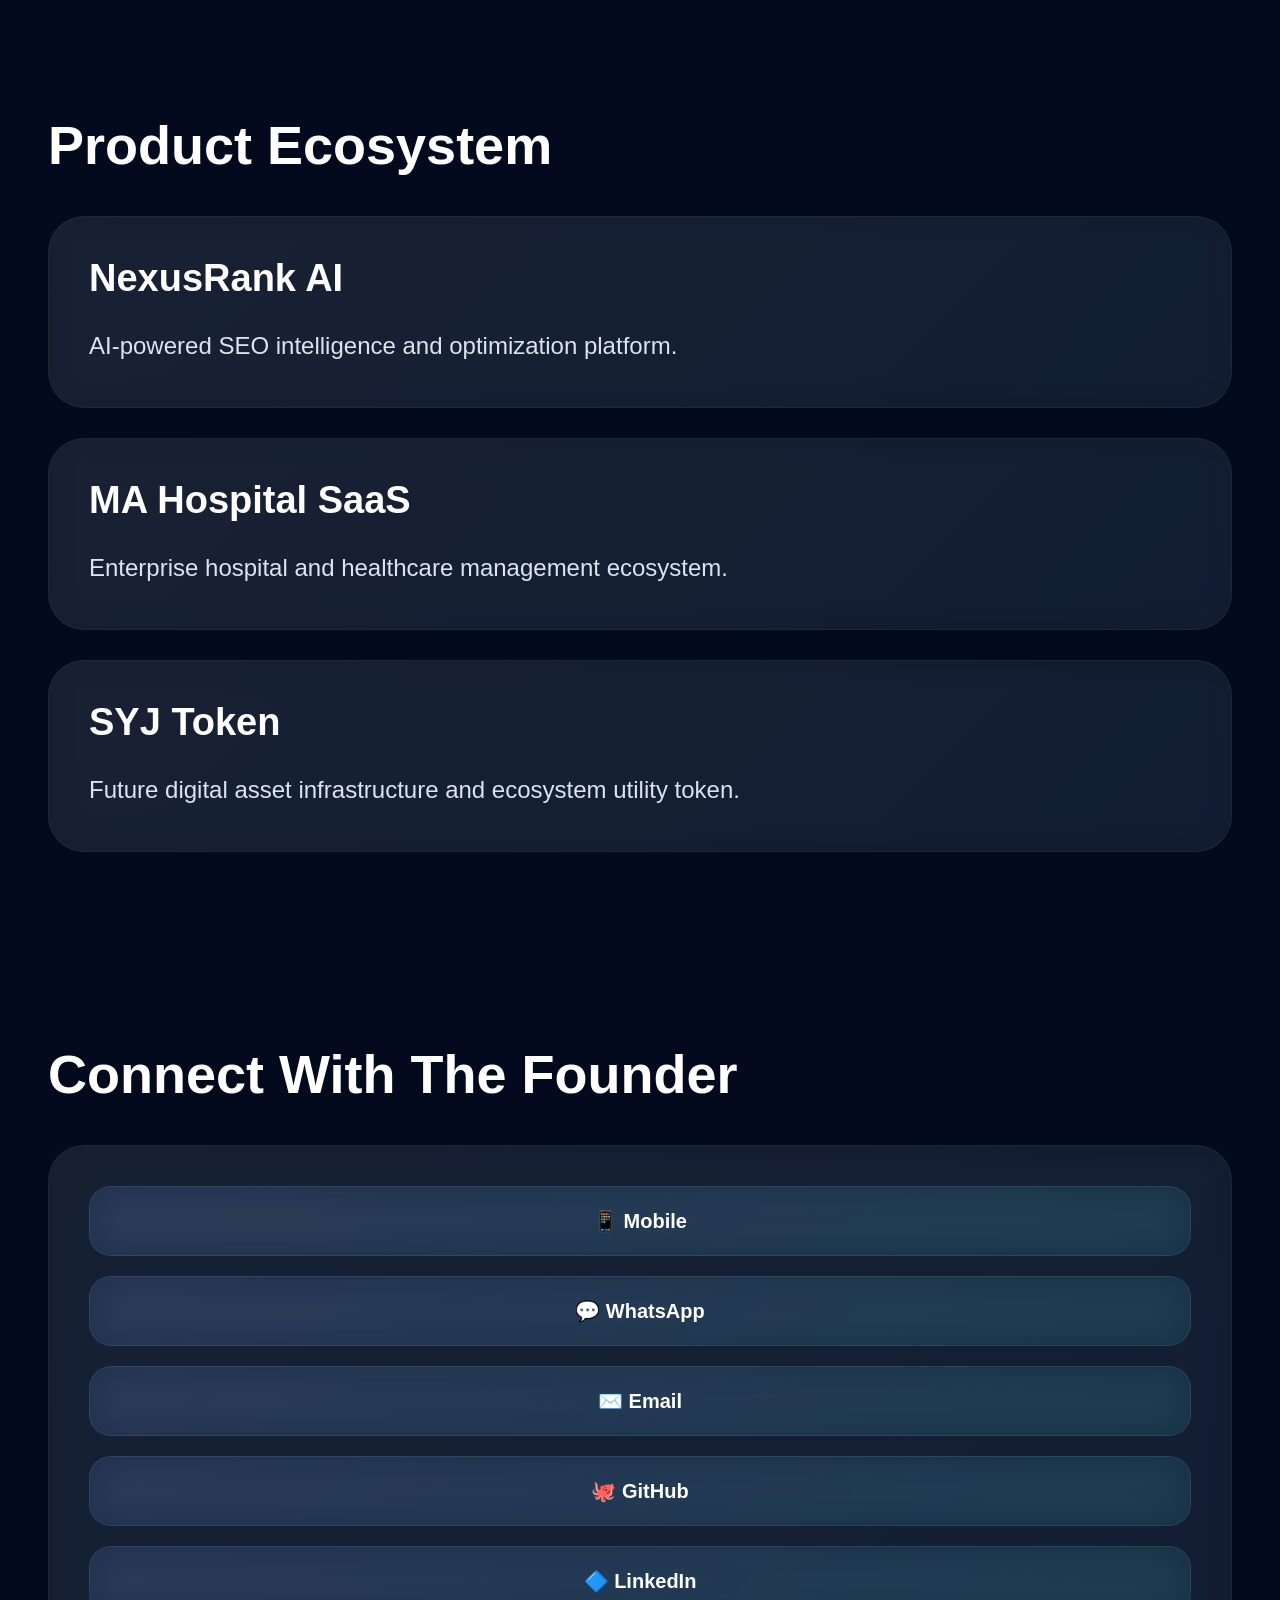
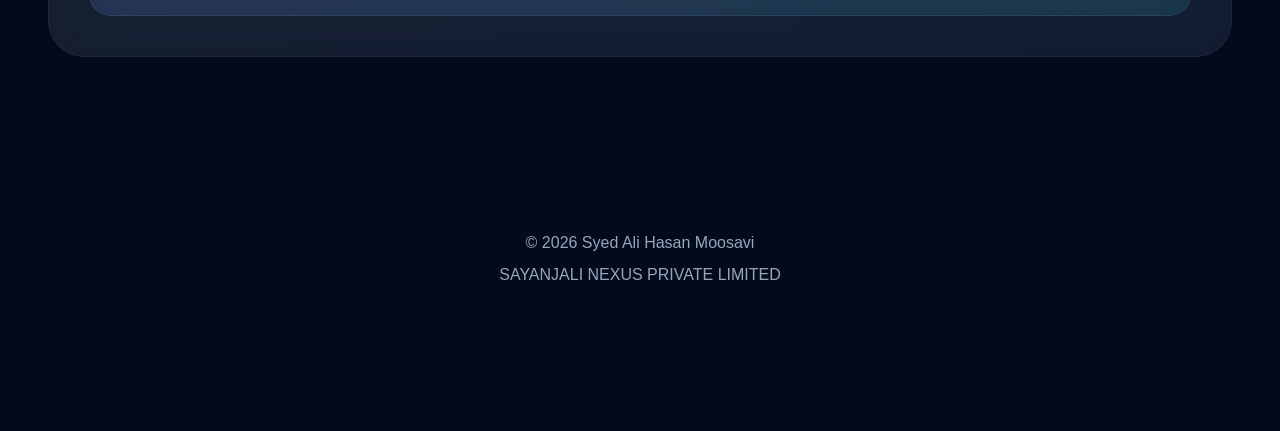
==== commit 237e7b24: "Phase 5 ultra premium founder OS" ====
--- a/index.html
+++ b/index.html
@@ -47,6 +47,20 @@
 </script>
 
 <body>
+
+<div class="loader">
+
+<div class="loader-logo">
+SAHM HQ
+</div>
+
+<div class="loader-bar">
+
+<div class="loader-progress"></div>
+
+</div>
+
+</div>
 
 <div class="scroll-progress"></div>
 
@@ -124,8 +138,30 @@
 
         </div>
 
-    </section>
-
+<section class="metrics-strip">
+
+<div class="metric-item">
+<h3>14+</h3>
+<p>Business Verticals</p>
+</div>
+
+<div class="metric-item">
+<h3>3</h3>
+<p>Core Ecosystems</p>
+</div>
+
+<div class="metric-item">
+<h3>720M</h3>
+<p>SYJ Token Supply</p>
+</div>
+
+<div class="metric-item">
+<h3>AI</h3>
+<p>Enterprise Infrastructure</p>
+</div>
+
+</section>
+   
     <!-- STATS -->
 
     <section class="stats-section">
--- a/assets/css/main.css
+++ b/assets/css/main.css
@@ -769,3 +769,142 @@
     animation:
     gradientShift 20s linear infinite;
 }
+
+.loader{
+
+    position:fixed;
+    inset:0;
+
+    background:
+    linear-gradient(
+        135deg,
+        #020617,
+        #050b1f,
+        #000814
+    );
+
+    display:flex;
+    flex-direction:column;
+    justify-content:center;
+    align-items:center;
+
+    z-index:999999;
+
+    animation:
+    loaderFade 1s ease forwards;
+
+    animation-delay:2.6s;
+}
+
+.loader-logo{
+
+    font-size:42px;
+    font-weight:800;
+    letter-spacing:8px;
+
+    margin-bottom:30px;
+
+    background:
+    linear-gradient(
+        90deg,
+        #4f8cff,
+        #00ffff
+    );
+
+    -webkit-background-clip:text;
+    -webkit-text-fill-color:transparent;
+}
+
+.loader-bar{
+
+    width:240px;
+    height:4px;
+
+    border-radius:999px;
+
+    background:
+    rgba(255,255,255,0.08);
+
+    overflow:hidden;
+}
+
+.loader-progress{
+
+    height:100%;
+    width:0%;
+
+    background:
+    linear-gradient(
+        90deg,
+        #4f8cff,
+        #00ffff
+    );
+
+    animation:
+    loaderBar 2s ease forwards;
+}
+
+.metrics-strip{
+
+    display:grid;
+    grid-template-columns:
+    repeat(auto-fit,minmax(180px,1fr));
+
+    gap:24px;
+
+    padding:
+    40px
+    7%;
+
+    position:relative;
+
+    z-index:2;
+}
+
+.metric-item{
+
+    padding:32px;
+
+    border-radius:28px;
+
+    background:
+    rgba(255,255,255,0.04);
+
+    border:
+    1px solid rgba(255,255,255,0.06);
+
+    backdrop-filter:blur(20px);
+
+    text-align:center;
+
+    transition:
+    transform 0.4s ease,
+    box-shadow 0.4s ease;
+}
+
+.metric-item:hover{
+
+    transform:
+    translateY(-10px);
+
+    box-shadow:
+    0 20px 50px rgba(79,140,255,0.18);
+}
+
+.metric-item h3{
+
+    font-size:48px;
+
+    margin-bottom:12px;
+
+    color:#4f8cff;
+
+    animation:
+    metricGlow 5s infinite ease-in-out;
+}
+
+.metric-item p{
+
+    font-size:18px;
+    color:#cbd5e1;
+}
